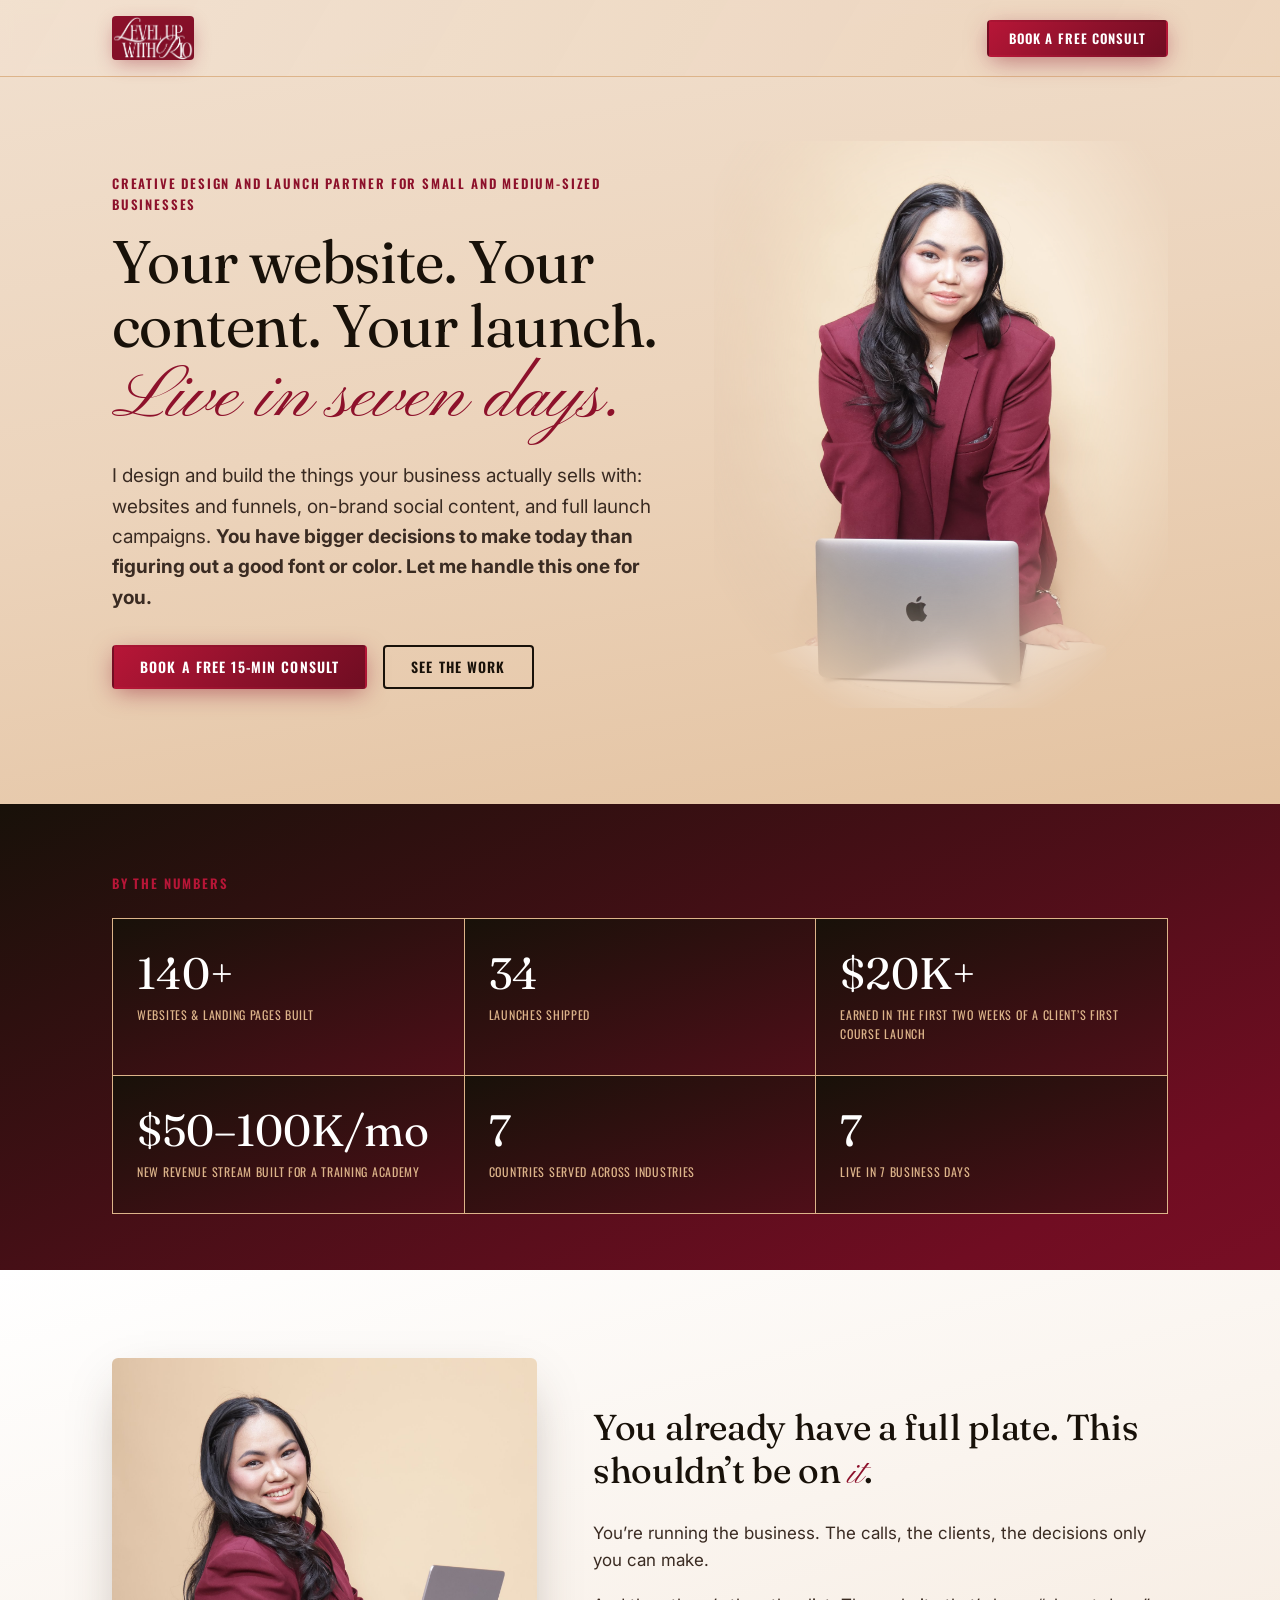
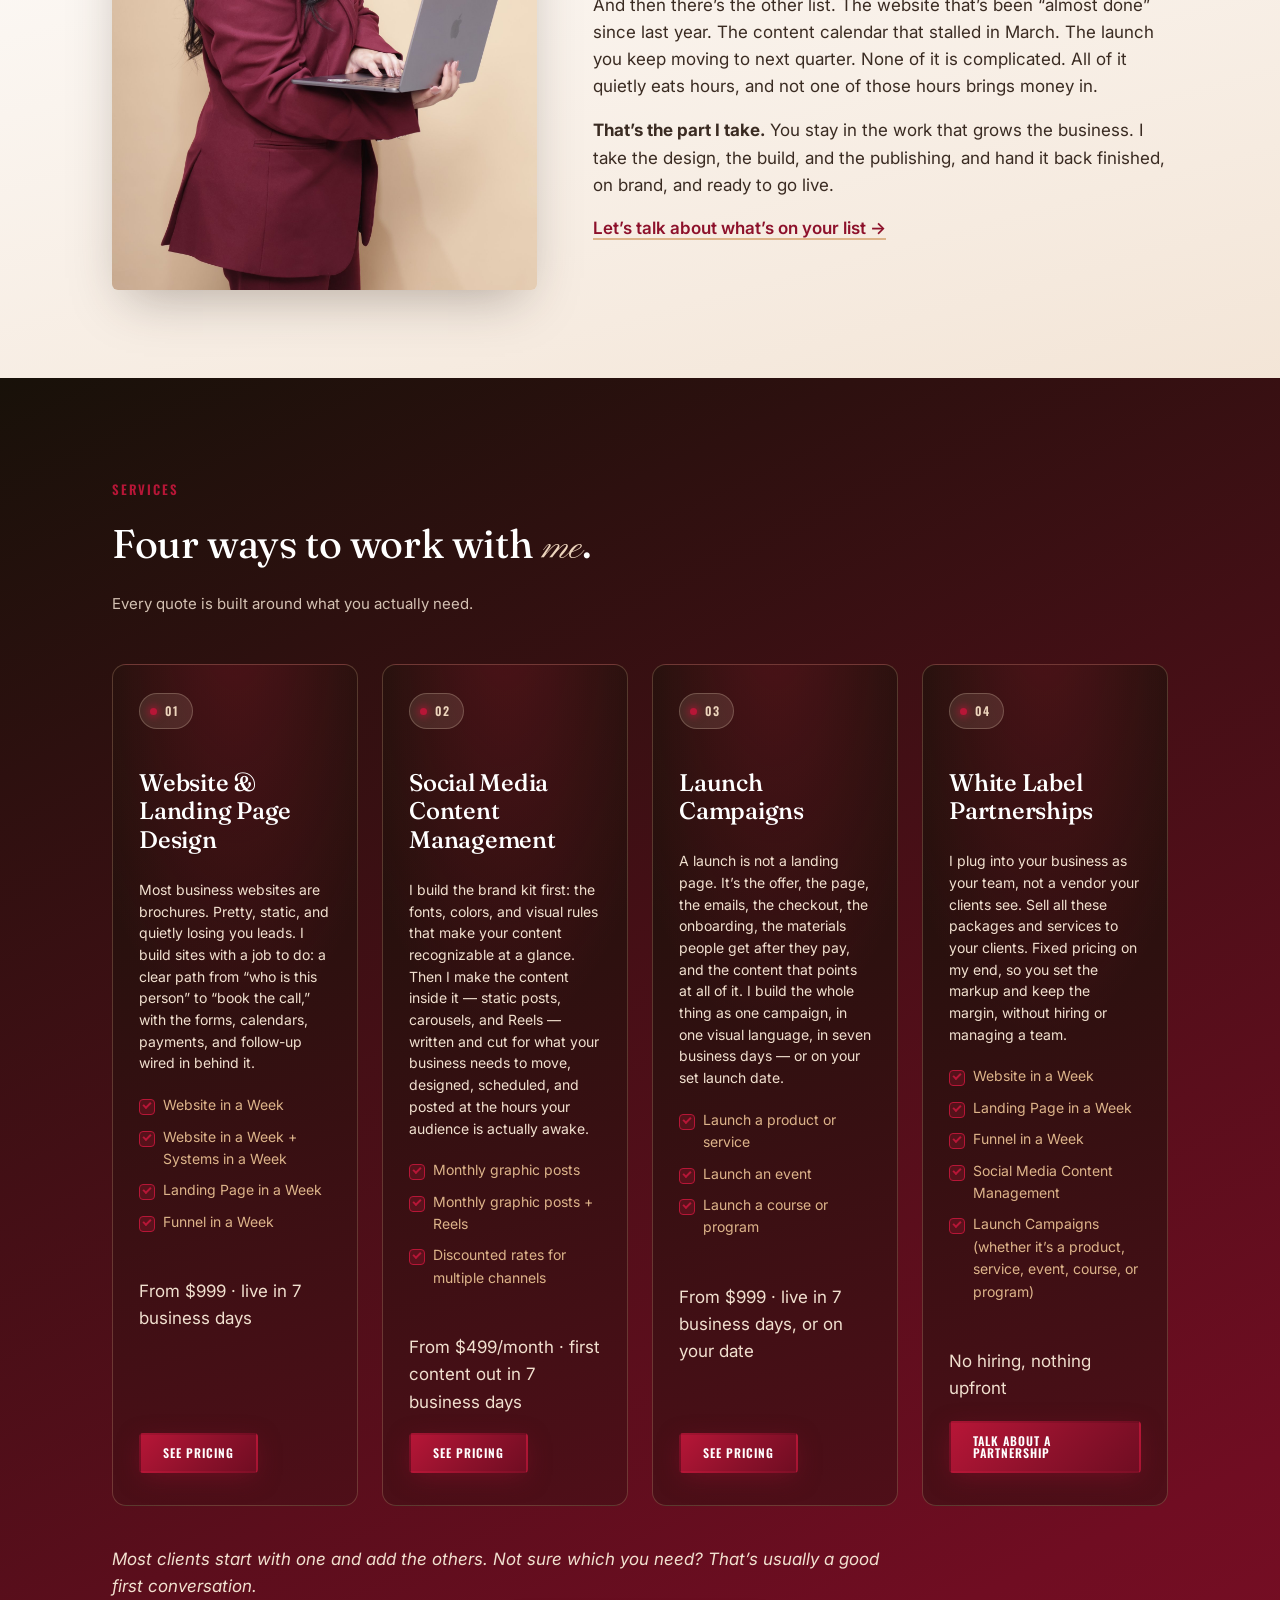
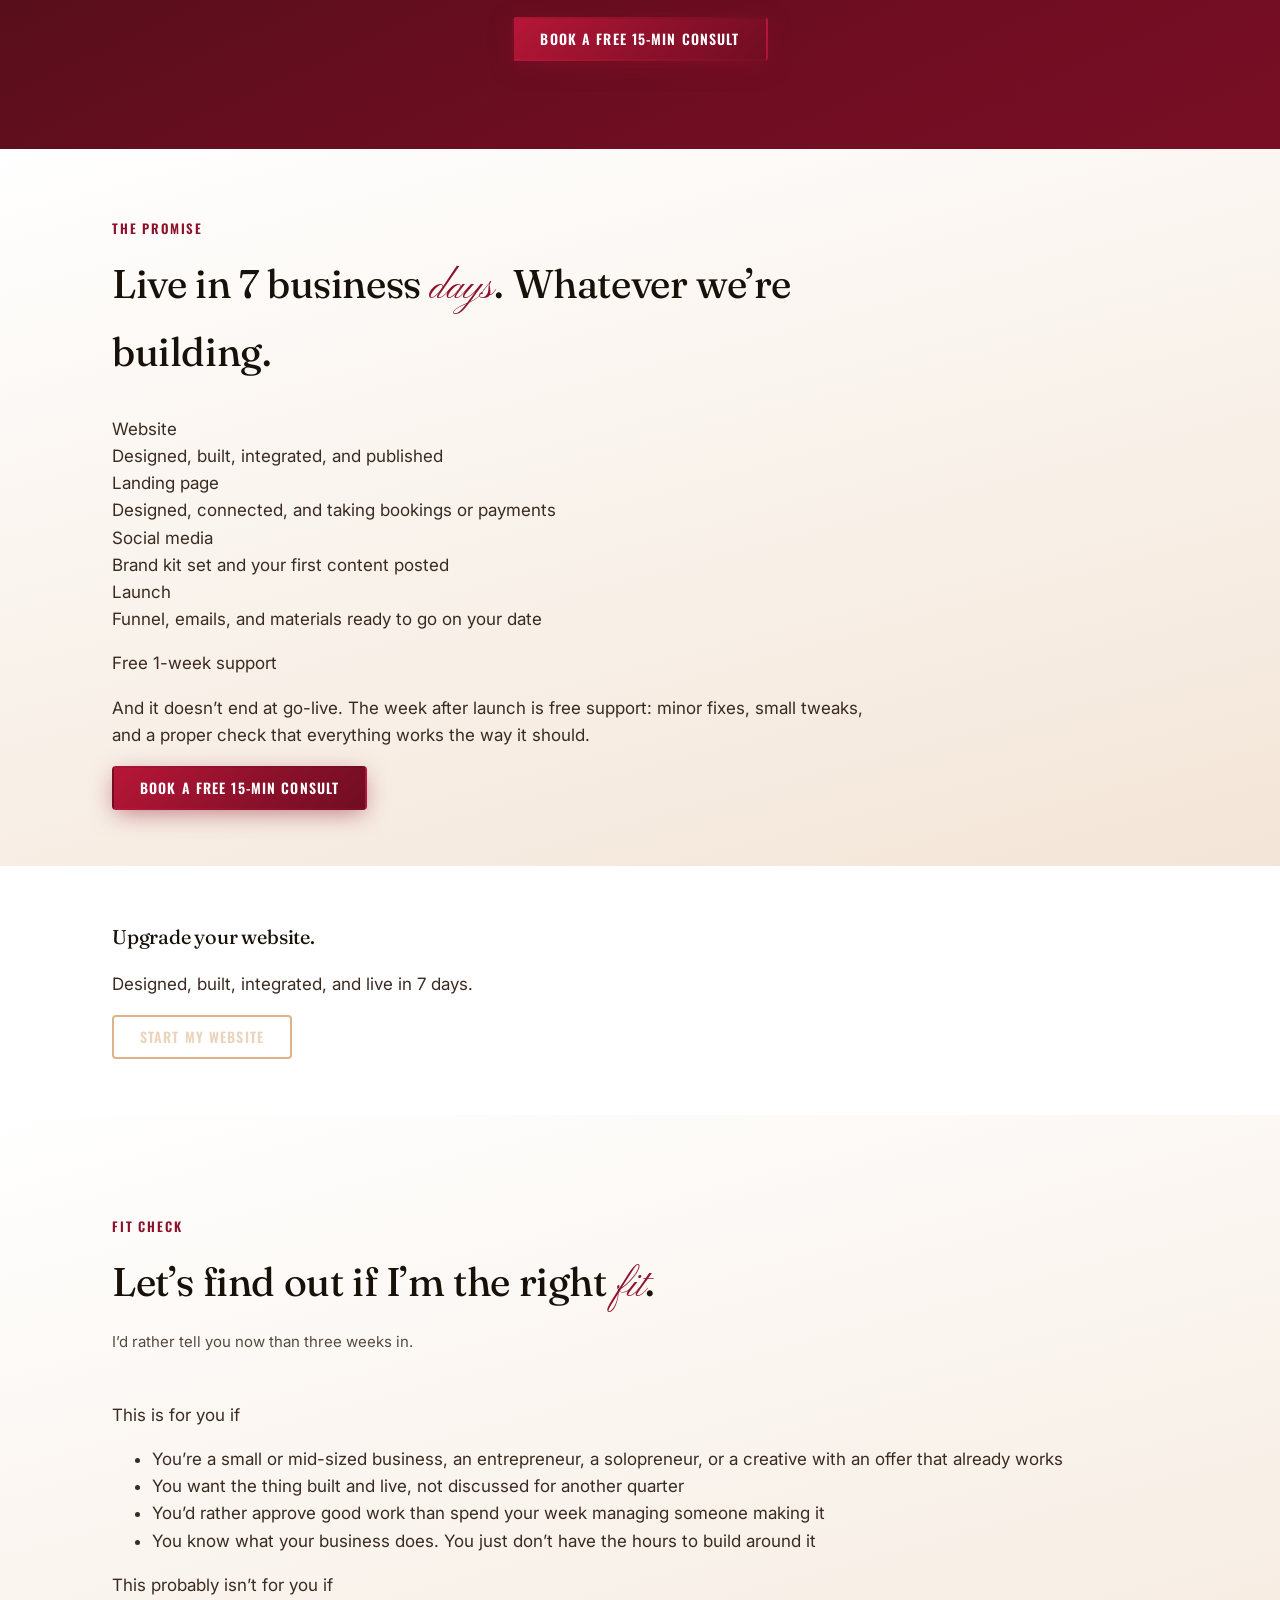
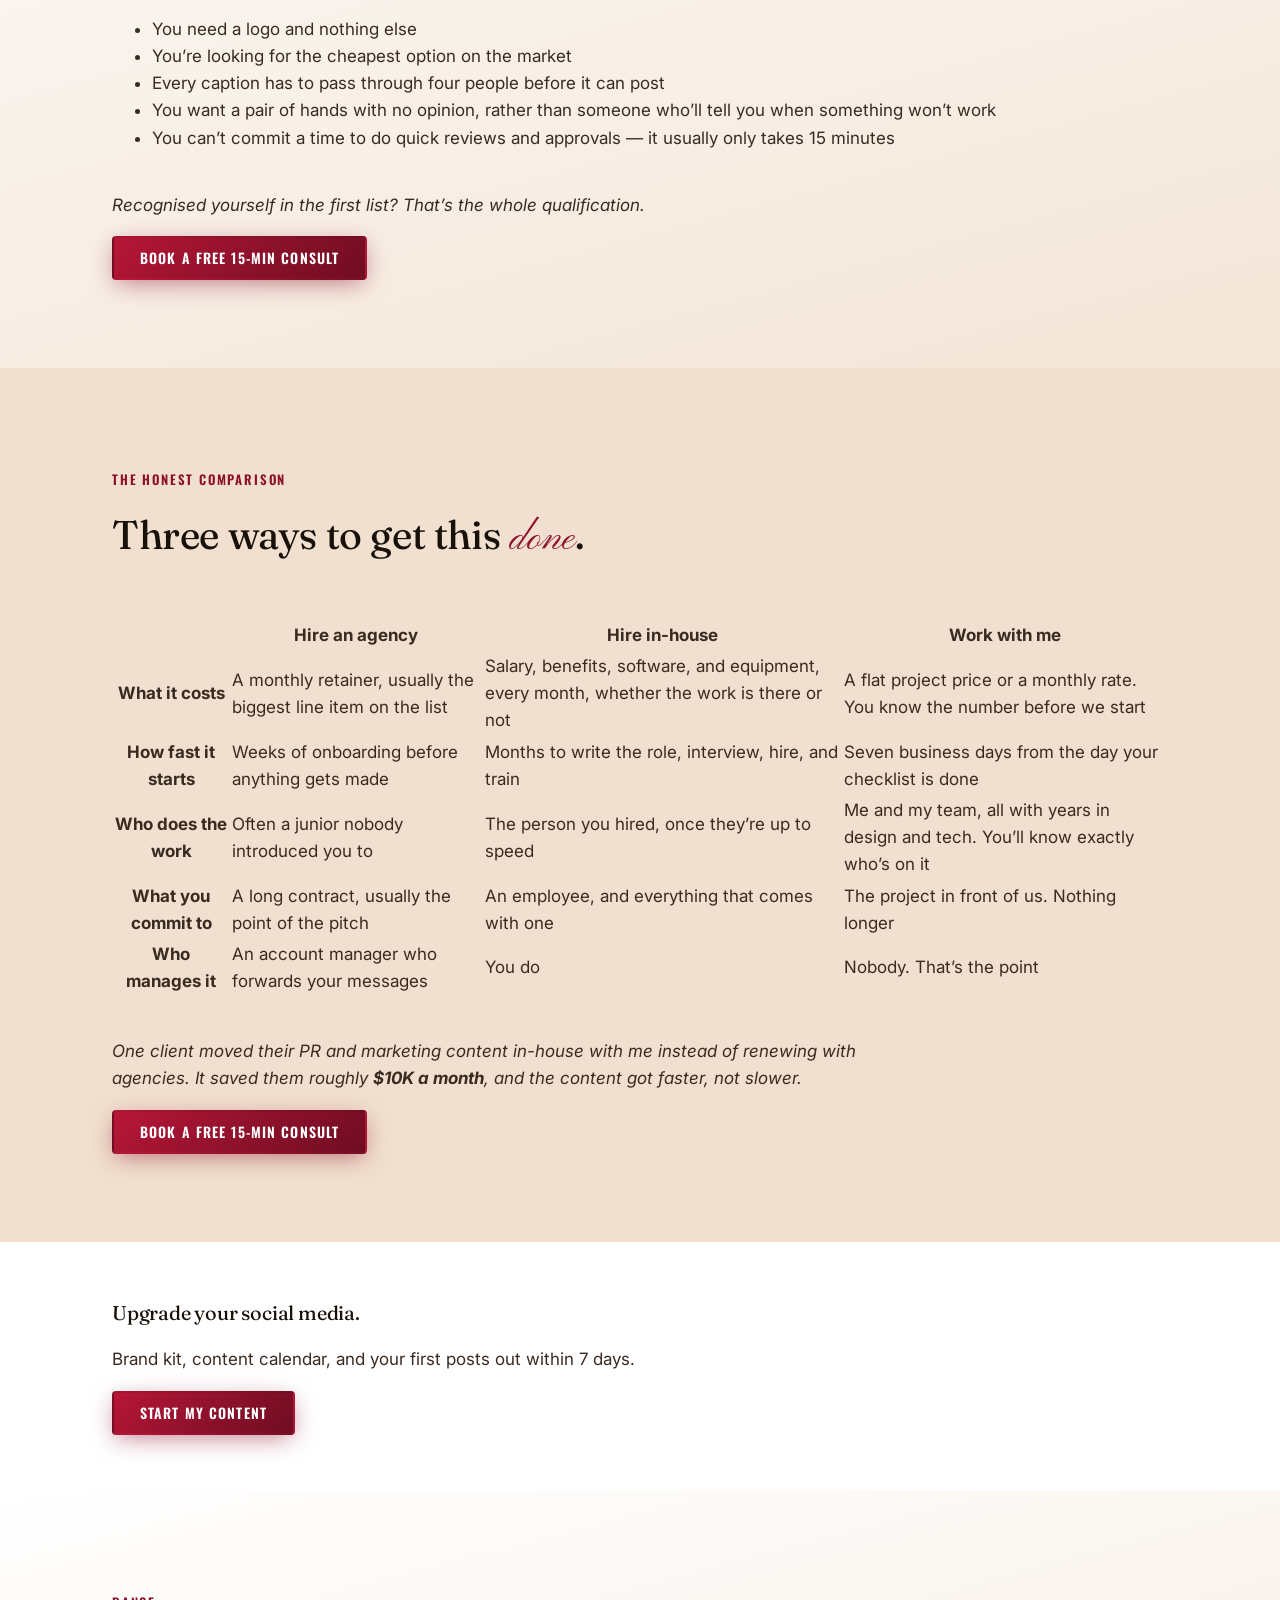
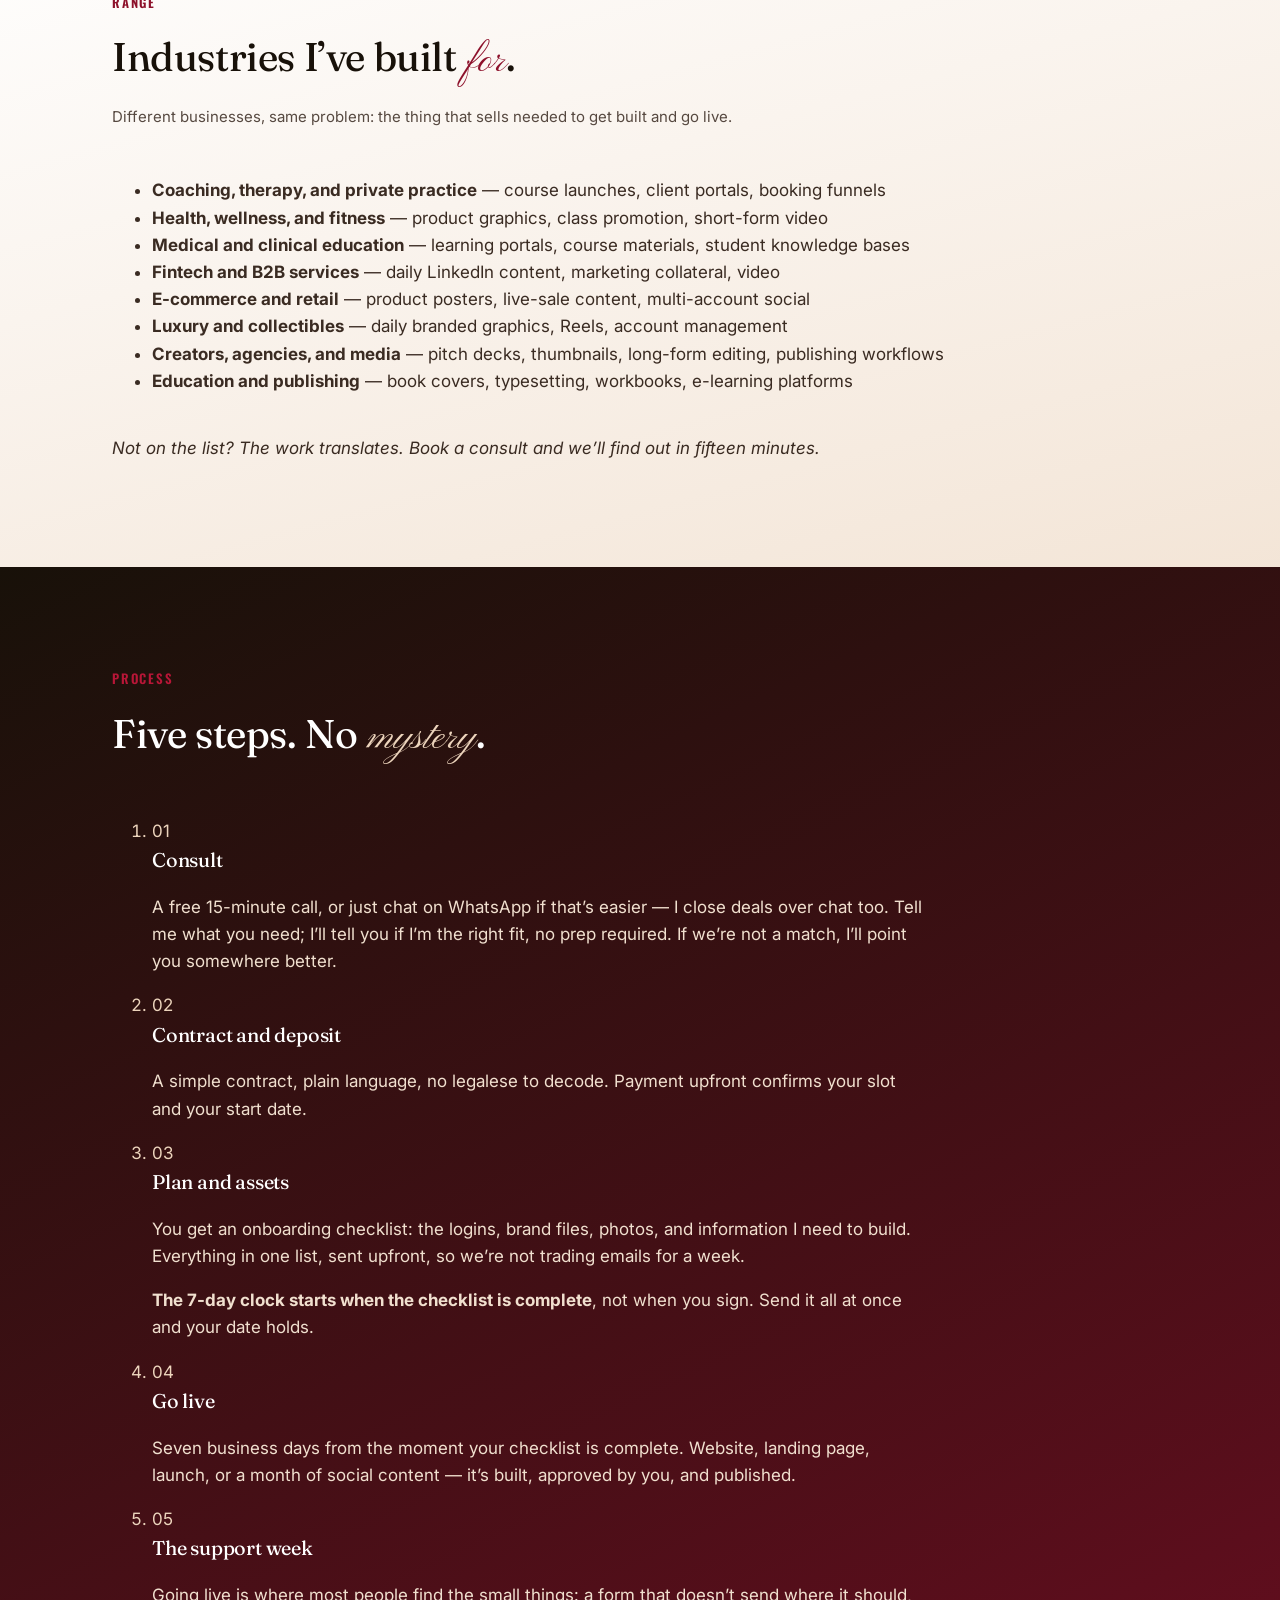
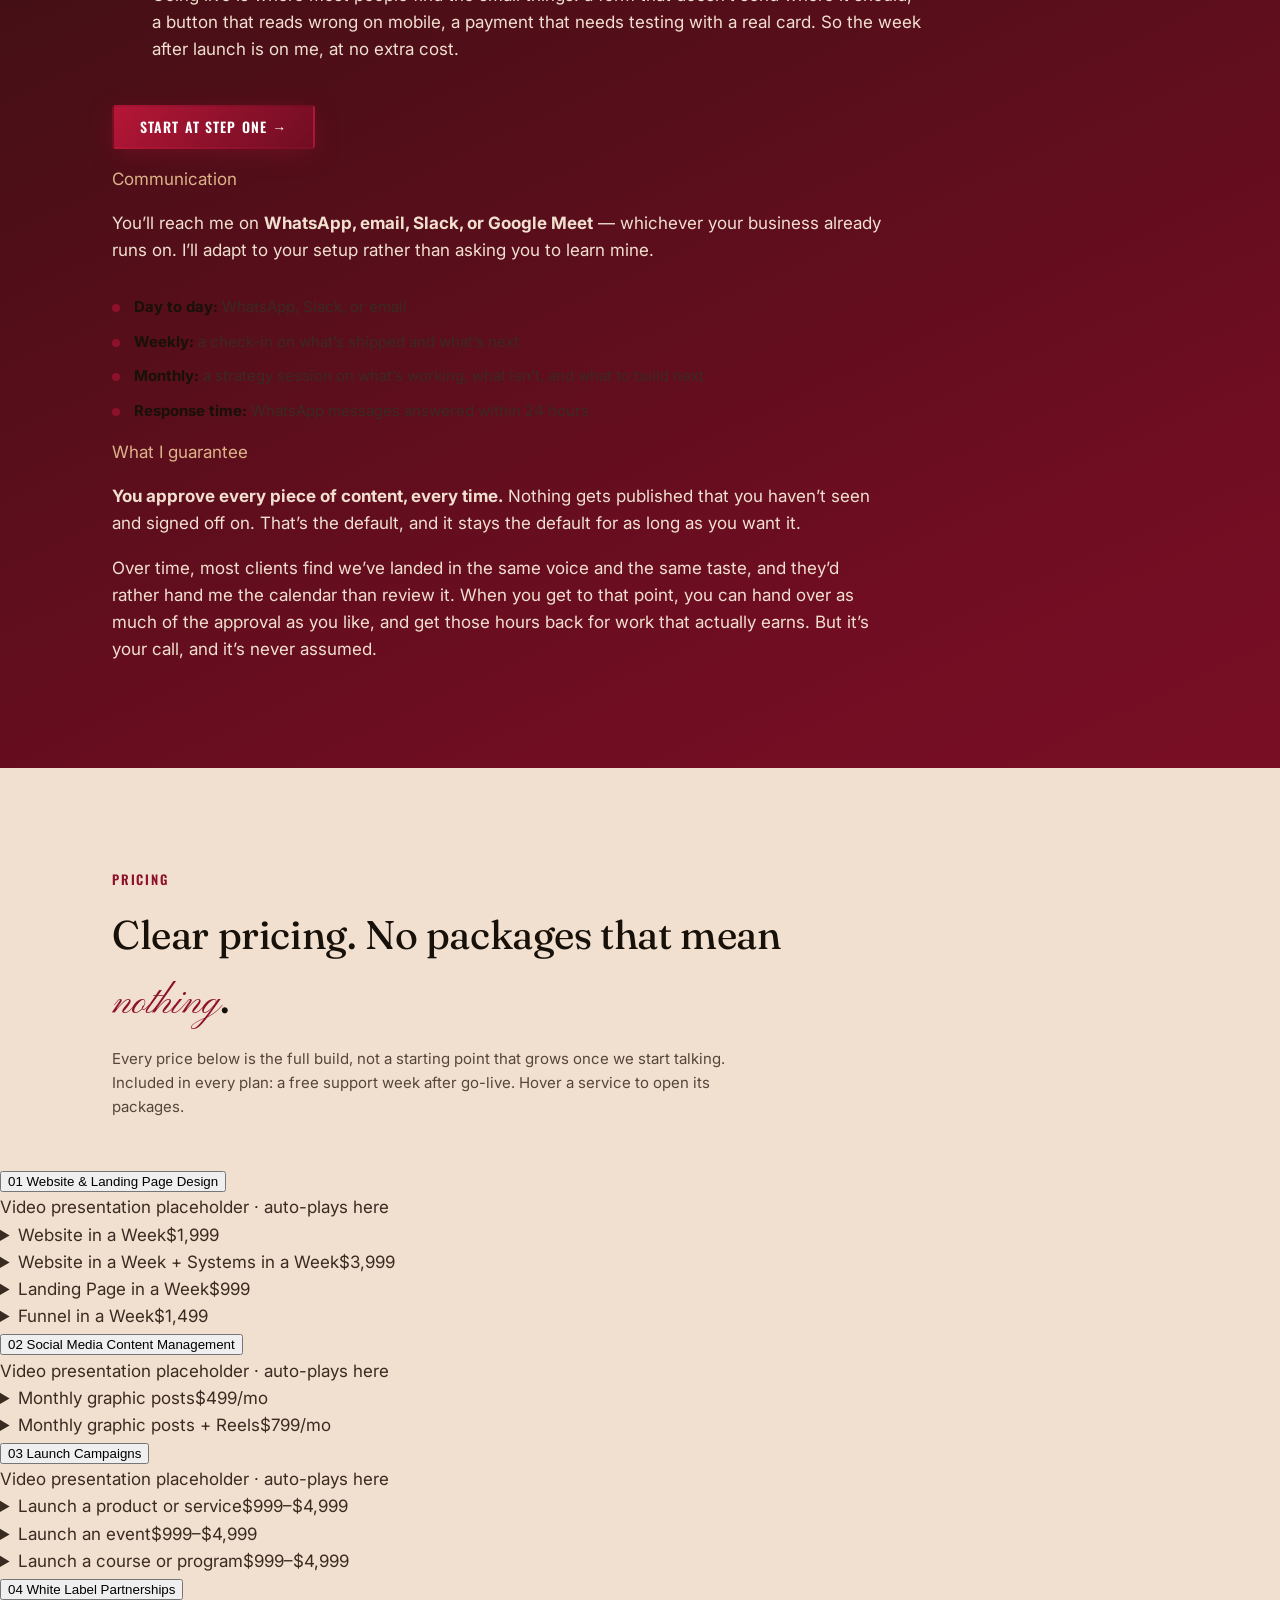
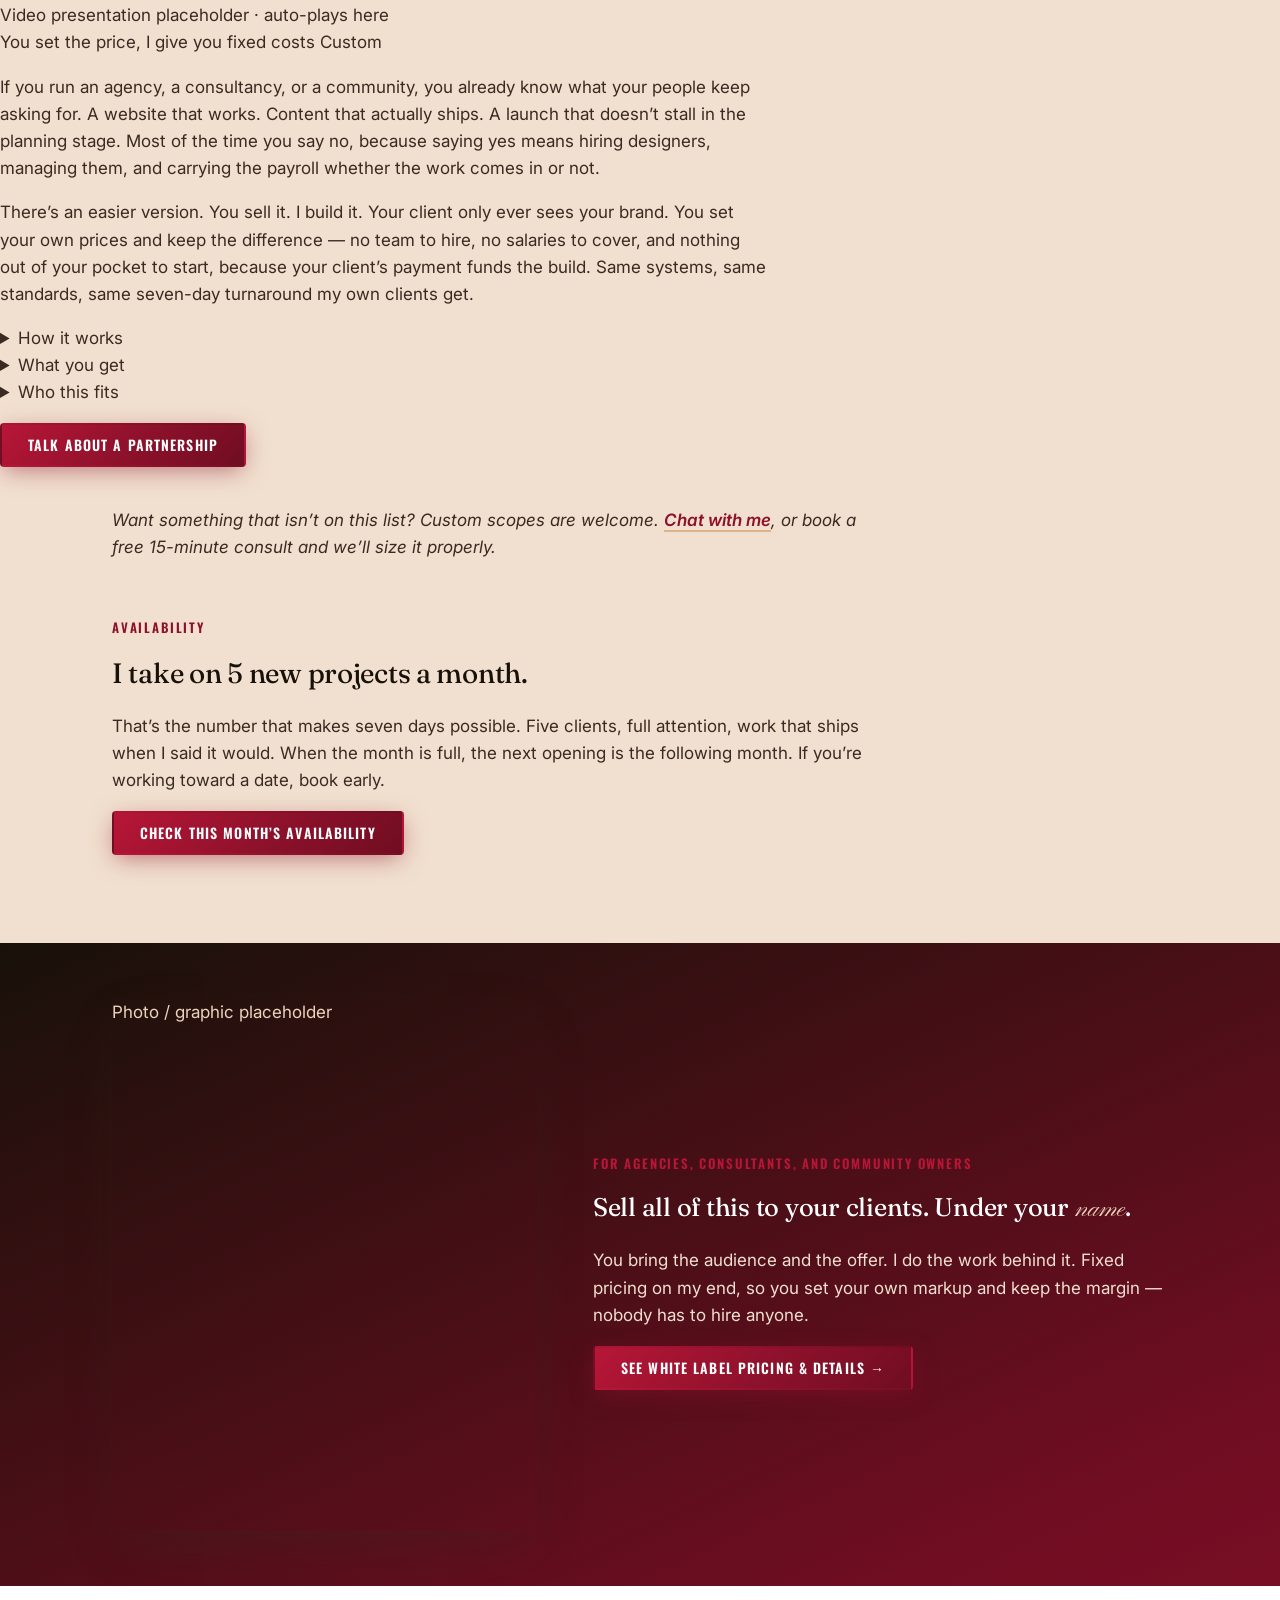
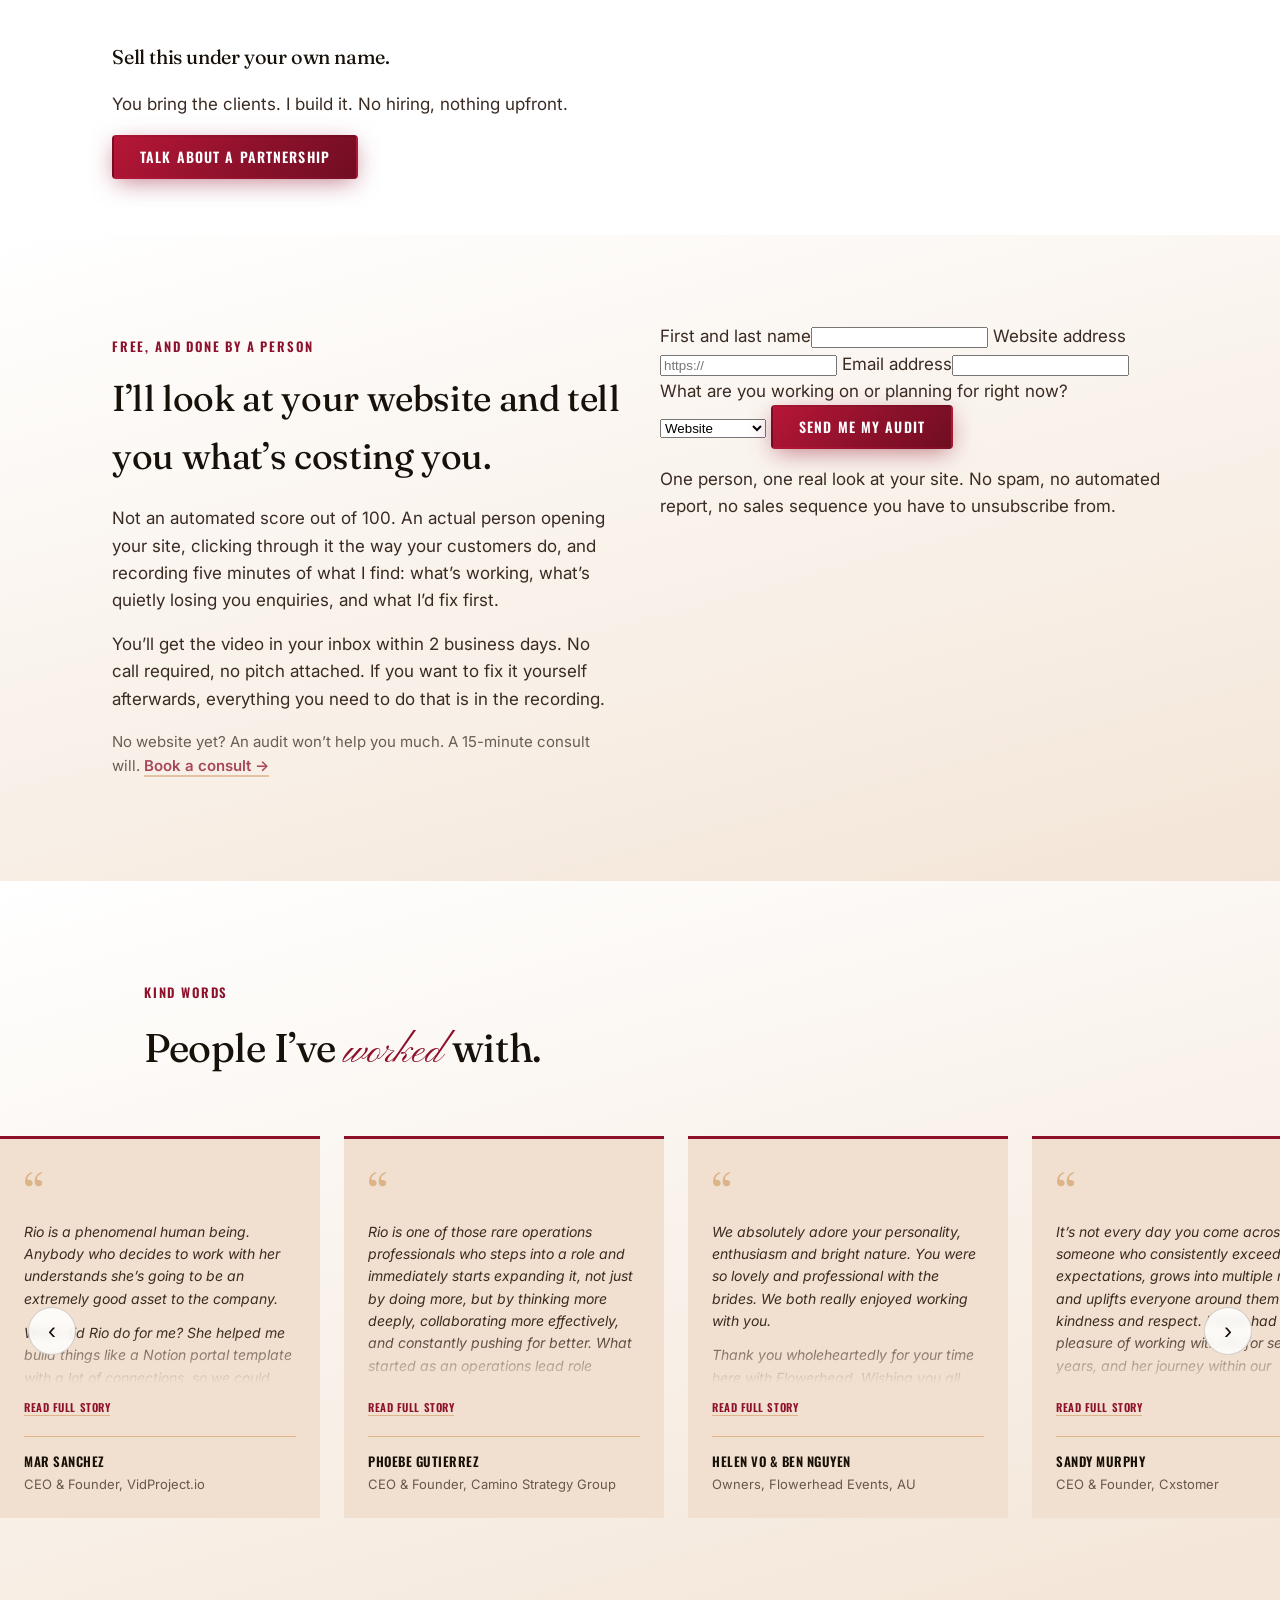
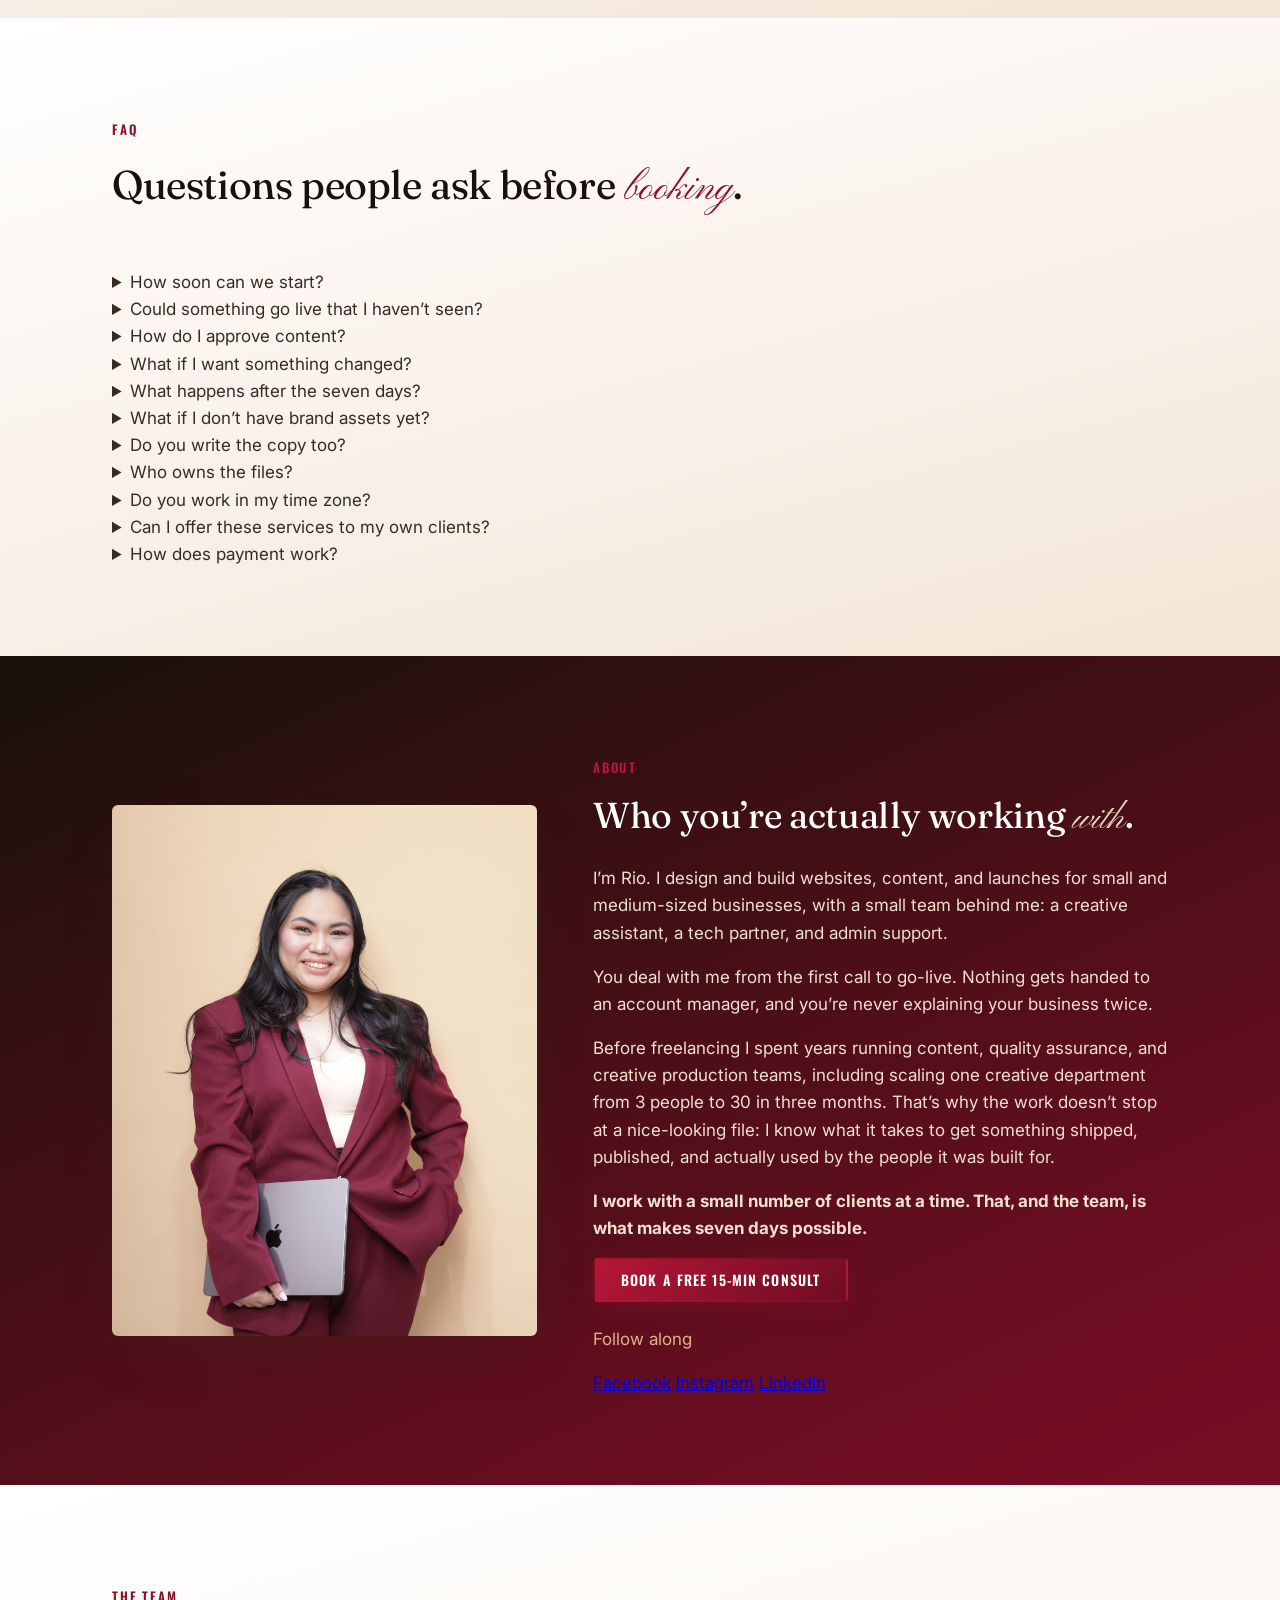
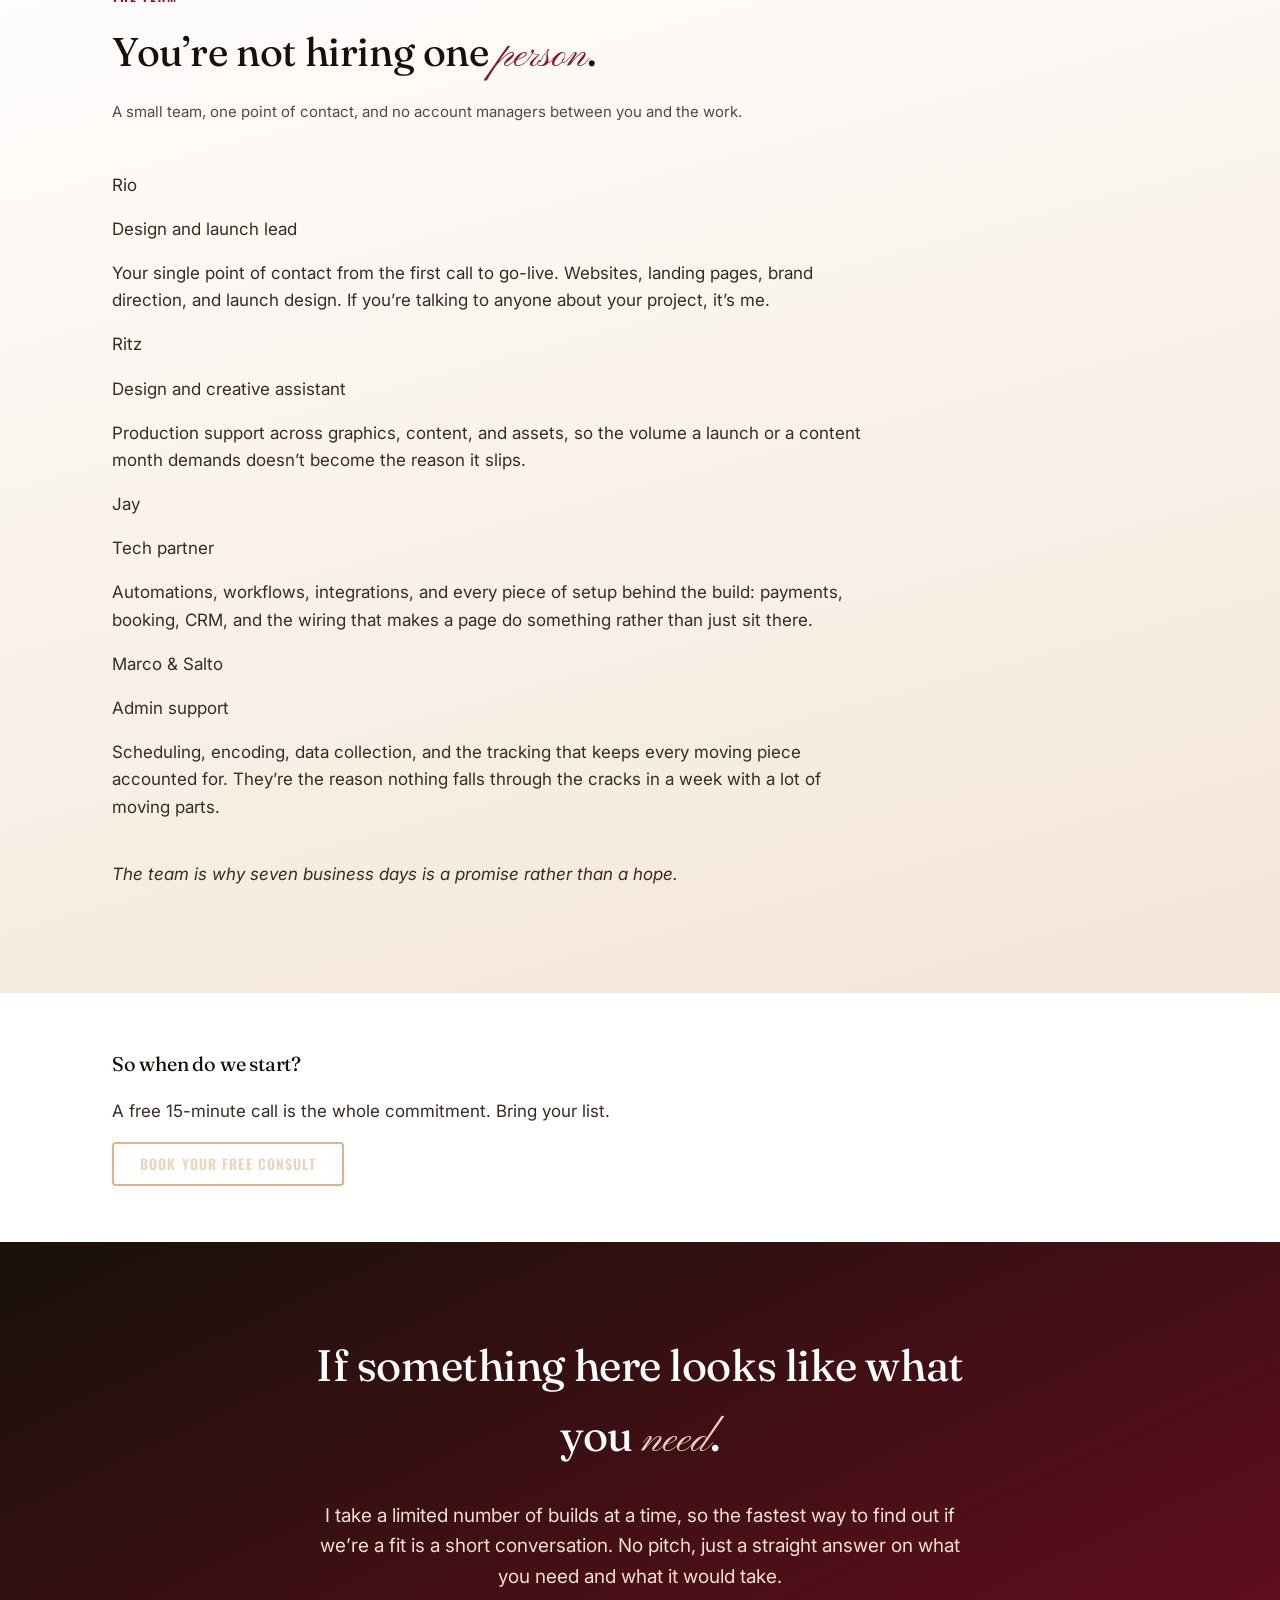
==== index.html @ 03b79f43 "Revamp site around creative design & launch partner positioning" ====
<!doctype html>
<html lang="en">
<head>
<meta charset="UTF-8">
<meta name="viewport" content="width=device-width, initial-scale=1.0">
<meta name="ahrefs-site-verification" content="9805195d41ec721fc3036247f90e1dec44cff1a0590593c168c27acf7bde44f2">
<title>Level Up with Rio &mdash; Creative Design &amp; Launch Partner</title>
<meta name="description" content="Websites, social content, and launch campaigns, designed and live in 7 days. Book a free 15-minute consult.">
<link rel="canonical" href="https://levelupwithrio.com/">
<meta property="og:title" content="Level Up with Rio &mdash; Creative Design &amp; Launch Partner">
<meta property="og:description" content="Websites, social content, and launch campaigns, designed and live in 7 days. Book a free 15-minute consult.">
<meta property="og:url" content="https://levelupwithrio.com/">
<meta property="og:type" content="website">
<meta property="og:image" content="https://levelupwithrio.com/assets/img/rio/hero.jpg">
<meta name="twitter:card" content="summary_large_image">
<meta name="twitter:title" content="Level Up with Rio &mdash; Creative Design &amp; Launch Partner">
<meta name="twitter:description" content="Websites, social content, and launch campaigns, designed and live in 7 days. Book a free 15-minute consult.">
<meta name="twitter:image" content="https://levelupwithrio.com/assets/img/rio/hero.jpg">
<link rel="preconnect" href="https://fonts.googleapis.com">
<link rel="preconnect" href="https://fonts.gstatic.com" crossorigin>
<link href="https://fonts.googleapis.com/css2?family=Fraunces:ital,opsz,wght@0,9..144,300..600;1,9..144,300..600&family=Pinyon+Script&family=Oswald:wght@500;600;700&family=Inter:wght@400;500;600;700&display=swap" rel="stylesheet">
<link rel="stylesheet" href="styles.css">
<script src="https://analytics.ahrefs.com/analytics.js" data-key="ZhD1nDN/fZB5XUwH6r/0uQ" async></script>
<script type="application/ld+json">
{
  "@context": "https://schema.org",
  "@type": "Person",
  "name": "Rio Gonzales",
  "alternateName": "Level Up with Rio",
  "jobTitle": "Creative Design & Launch Partner",
  "url": "https://levelupwithrio.com/",
  "image": "https://levelupwithrio.com/assets/img/rio/hero.jpg",
  "email": "levelupwithrio@gmail.com",
  "description": "I design and build the things your business actually sells with: websites and funnels, on-brand social content, and full launch campaigns.",
  "knowsAbout": ["Website design", "Landing page design", "Sales funnels", "Social media management", "Branding", "Launch campaigns"]
}
</script>
</head>
<body>

<header class="site-header">
  <div class="wrap">
    <a class="brand-mark" href="#top"><img src="assets/img/logo-burgundy.png" alt="Level Up with Rio" class="logo-img"></a>
    <nav>
      <a href="#contact" class="header-cta btn btn-primary" style="padding:10px 20px;">Book a free consult</a>
    </nav>
  </div>
</header>

<main id="top">

  <!-- ============ HERO ============ -->
  <section class="hero">
    <div class="wrap hero-grid">
      <div>
        <p class="eyebrow">Creative design and launch partner for small and medium-sized businesses</p>
        <h1>Your website. Your content. Your launch. <span class="script">Live in seven days.</span></h1>
        <p class="lede">I design and build the things your business actually sells with: websites and funnels, on-brand social content, and full launch campaigns. <strong>You have bigger decisions to make today than figuring out a good font or color. Let me handle this one for you.</strong></p>
        <div class="hero-ctas">
          <a href="#contact" class="btn btn-primary">Book a free 15-min consult</a>
          <a href="#services" class="btn btn-ghost">See the work</a>
        </div>
      </div>
      <div class="photo-frame">
        <img src="assets/img/rio/hero.jpg" alt="Rio Gonzales working at her laptop">
      </div>
    </div>
  </section>

  <!-- ============ THE NUMBERS ============ -->
  <section class="section-espresso tight">
    <div class="wrap">
      <p class="eyebrow" style="color: var(--ruby);">By the numbers</p>
      <div class="stat-grid" style="margin-top:24px;">
        <div class="stat-cell">
          <div class="stat-num" data-count-to="140" data-suffix="+">0</div>
          <div class="stat-label">Websites &amp; landing pages built</div>
        </div>
        <div class="stat-cell">
          <div class="stat-num" data-count-to="34" data-suffix="">0</div>
          <div class="stat-label">Launches shipped</div>
        </div>
        <div class="stat-cell">
          <div class="stat-num" data-prefix="$" data-count-to="20" data-suffix="K+">0</div>
          <div class="stat-label">Earned in the first two weeks of a client&rsquo;s first course launch</div>
        </div>
        <div class="stat-cell">
          <div class="stat-num">$50&ndash;100K/mo</div>
          <div class="stat-label">New revenue stream built for a training academy</div>
        </div>
        <div class="stat-cell">
          <div class="stat-num" data-count-to="7" data-suffix="">0</div>
          <div class="stat-label">Countries served across industries</div>
        </div>
        <div class="stat-cell stat-cell-accent">
          <div class="stat-num" data-count-to="7" data-suffix="">0</div>
          <div class="stat-label">Live in 7 business days</div>
        </div>
      </div>
    </div>
  </section>

  <!-- ============ THE PROBLEM ============ -->
  <section id="about" class="section-white">
    <div class="wrap intro-grid intro-grid-photo">
      <div class="intro-photo">
        <img src="assets/img/rio/about.jpg" alt="Rio Gonzales working on her laptop">
      </div>
      <div class="intro">
        <h2>You already have a full plate. This shouldn&rsquo;t be on <span class="script">it</span>.</h2>
        <p>You&rsquo;re running the business. The calls, the clients, the decisions only you can make.</p>
        <p>And then there&rsquo;s the other list. The website that&rsquo;s been &ldquo;almost done&rdquo; since last year. The content calendar that stalled in March. The launch you keep moving to next quarter. None of it is complicated. All of it quietly eats hours, and not one of those hours brings money in.</p>
        <p><strong>That&rsquo;s the part I take.</strong> You stay in the work that grows the business. I take the design, the build, and the publishing, and hand it back finished, on brand, and ready to go live.</p>
        <a href="#contact" class="text-link">Let&rsquo;s talk about what&rsquo;s on your list &rarr;</a>
      </div>
    </div>
  </section>

  <!-- ============ FOUR WAYS TO WORK WITH ME ============ -->
  <section id="services" class="section-espresso services-section">
    <div class="wrap">
      <div class="section-head">
        <p class="eyebrow" style="color: var(--ruby);">Services</p>
        <h2>Four ways to work with <span class="script script-light">me</span>.</h2>
        <p class="section-subtext">Every quote is built around what you actually need.</p>
      </div>

      <div class="service-list">
        <div class="service-card">
          <span class="service-pill"><i></i>01</span>
          <div class="service-card-body">
            <h3>Website &amp; Landing Page Design</h3>
            <p class="service-desc">Most business websites are brochures. Pretty, static, and quietly losing you leads. I build sites with a job to do: a clear path from &ldquo;who is this person&rdquo; to &ldquo;book the call,&rdquo; with the forms, calendars, payments, and follow-up wired in behind it.</p>
            <ul class="service-check">
              <li>Website in a Week</li>
              <li>Website in a Week + Systems in a Week</li>
              <li>Landing Page in a Week</li>
              <li>Funnel in a Week</li>
            </ul>
            <p class="service-price">From $999 &middot; live in 7 business days</p>
            <a href="#pricing" class="btn btn-primary service-cta">See pricing</a>
          </div>
        </div>

        <div class="service-card">
          <span class="service-pill"><i></i>02</span>
          <div class="service-card-body">
            <h3>Social Media Content Management</h3>
            <p class="service-desc">I build the brand kit first: the fonts, colors, and visual rules that make your content recognizable at a glance. Then I make the content inside it &mdash; static posts, carousels, and Reels &mdash; written and cut for what your business needs to move, designed, scheduled, and posted at the hours your audience is actually awake.</p>
            <ul class="service-check">
              <li>Monthly graphic posts</li>
              <li>Monthly graphic posts + Reels</li>
              <li>Discounted rates for multiple channels</li>
            </ul>
            <p class="service-price">From $499/month &middot; first content out in 7 business days</p>
            <a href="#pricing" class="btn btn-primary service-cta">See pricing</a>
          </div>
        </div>

        <div class="service-card">
          <span class="service-pill"><i></i>03</span>
          <div class="service-card-body">
            <h3>Launch Campaigns</h3>
            <p class="service-desc">A launch is not a landing page. It&rsquo;s the offer, the page, the emails, the checkout, the onboarding, the materials people get after they pay, and the content that points at all of it. I build the whole thing as one campaign, in one visual language, in seven business days &mdash; or on your set launch date.</p>
            <ul class="service-check">
              <li>Launch a product or service</li>
              <li>Launch an event</li>
              <li>Launch a course or program</li>
            </ul>
            <p class="service-price">From $999 &middot; live in 7 business days, or on your date</p>
            <a href="#pricing" class="btn btn-primary service-cta">See pricing</a>
          </div>
        </div>

        <div class="service-card">
          <span class="service-pill"><i></i>04</span>
          <div class="service-card-body">
            <h3>White Label Partnerships</h3>
            <p class="service-desc">I plug into your business as your team, not a vendor your clients see. Sell all these packages and services to your clients. Fixed pricing on my end, so you set the markup and keep the margin, without hiring or managing a team.</p>
            <ul class="service-check">
              <li>Website in a Week</li>
              <li>Landing Page in a Week</li>
              <li>Funnel in a Week</li>
              <li>Social Media Content Management</li>
              <li>Launch Campaigns (whether it&rsquo;s a product, service, event, course, or program)</li>
            </ul>
            <p class="service-price">No hiring, nothing upfront</p>
            <a href="#partners" class="btn btn-primary service-cta">Talk about a partnership</a>
          </div>
        </div>
      </div>

      <p class="section-closer" style="color: var(--ivory);">Most clients start with one and add the others. Not sure which you need? That&rsquo;s usually a good first conversation.</p>
      <div class="center" style="margin-top:8px;"><a href="#contact" class="btn btn-primary">Book a free 15-min consult</a></div>
    </div>
  </section>

  <!-- ============ LIVE IN 7 BUSINESS DAYS ============ -->
  <section class="section-white live-band tight">
    <div class="wrap">
      <div class="section-head" style="margin-bottom:32px;">
        <p class="eyebrow">The promise</p>
        <h2 style="color:var(--espresso);">Live in 7 business <span class="script">days</span>. Whatever we&rsquo;re building.</h2>
      </div>

      <div class="live-table">
        <div class="live-row">
          <div class="live-what">Website</div>
          <div class="live-desc">Designed, built, integrated, and published</div>
        </div>
        <div class="live-row">
          <div class="live-what">Landing page</div>
          <div class="live-desc">Designed, connected, and taking bookings or payments</div>
        </div>
        <div class="live-row">
          <div class="live-what">Social media</div>
          <div class="live-desc">Brand kit set and your first content posted</div>
        </div>
        <div class="live-row">
          <div class="live-what">Launch</div>
          <div class="live-desc">Funnel, emails, and materials ready to go on your date</div>
        </div>
      </div>

      <div class="support-callout">
        <p class="support-callout-label">Free 1-week support</p>
        <p>And it doesn&rsquo;t end at go-live. The week after launch is free support: minor fixes, small tweaks, and a proper check that everything works the way it should.</p>
      </div>
      <a href="#contact" class="btn btn-primary">Book a free 15-min consult</a>
    </div>
  </section>

  <!-- ============ MID-BAND: WEBSITE ============ -->
  <section class="cta-band cta-band-burgundy tight">
    <div class="wrap cta-band-inner">
      <div>
        <h3>Upgrade your website.</h3>
        <p>Designed, built, integrated, and live in 7 days.</p>
      </div>
      <a href="#contact" class="btn btn-ghost-light">Start my website</a>
    </div>
  </section>

  <!-- ============ WHO THIS IS FOR ============ -->
  <section class="section-white">
    <div class="wrap">
      <div class="section-head">
        <p class="eyebrow">Fit check</p>
        <h2 style="color:var(--espresso);">Let&rsquo;s find out if I&rsquo;m the right <span class="script">fit</span>.</h2>
        <p class="section-subtext" style="color:var(--ink); opacity:0.85;">I&rsquo;d rather tell you now than three weeks in.</p>
      </div>

      <div class="fit-columns">
        <div class="fit-col fit-yes">
          <p class="detail-label">This is for you if</p>
          <ul class="fit-list fit-list-yes">
            <li>You&rsquo;re a small or mid-sized business, an entrepreneur, a solopreneur, or a creative with an offer that already works</li>
            <li>You want the thing built and live, not discussed for another quarter</li>
            <li>You&rsquo;d rather approve good work than spend your week managing someone making it</li>
            <li>You know what your business does. You just don&rsquo;t have the hours to build around it</li>
          </ul>
        </div>
        <div class="fit-col fit-no">
          <p class="detail-label">This probably isn&rsquo;t for you if</p>
          <ul class="fit-list fit-list-no">
            <li>You need a logo and nothing else</li>
            <li>You&rsquo;re looking for the cheapest option on the market</li>
            <li>Every caption has to pass through four people before it can post</li>
            <li>You want a pair of hands with no opinion, rather than someone who&rsquo;ll tell you when something won&rsquo;t work</li>
            <li>You can&rsquo;t commit a time to do quick reviews and approvals &mdash; it usually only takes 15 minutes</li>
          </ul>
        </div>
      </div>

      <p class="section-closer">Recognised yourself in the first list? That&rsquo;s the whole qualification.</p>
      <a href="#contact" class="btn btn-primary">Book a free 15-min consult</a>
    </div>
  </section>

  <!-- ============ COMPARISON ============ -->
  <section class="section-ivory">
    <div class="wrap">
      <div class="section-head">
        <p class="eyebrow">The honest comparison</p>
        <h2 style="color:var(--espresso);">Three ways to get this <span class="script">done</span>.</h2>
      </div>

      <div class="compare-scroll">
        <table class="compare-table">
          <thead>
            <tr>
              <th></th>
              <th>Hire an agency</th>
              <th>Hire in-house</th>
              <th class="compare-highlight">Work with me</th>
            </tr>
          </thead>
          <tbody>
            <tr>
              <th>What it costs</th>
              <td>A monthly retainer, usually the biggest line item on the list</td>
              <td>Salary, benefits, software, and equipment, every month, whether the work is there or not</td>
              <td class="compare-highlight">A flat project price or a monthly rate. You know the number before we start</td>
            </tr>
            <tr>
              <th>How fast it starts</th>
              <td>Weeks of onboarding before anything gets made</td>
              <td>Months to write the role, interview, hire, and train</td>
              <td class="compare-highlight">Seven business days from the day your checklist is done</td>
            </tr>
            <tr>
              <th>Who does the work</th>
              <td>Often a junior nobody introduced you to</td>
              <td>The person you hired, once they&rsquo;re up to speed</td>
              <td class="compare-highlight">Me and my team, all with years in design and tech. You&rsquo;ll know exactly who&rsquo;s on it</td>
            </tr>
            <tr>
              <th>What you commit to</th>
              <td>A long contract, usually the point of the pitch</td>
              <td>An employee, and everything that comes with one</td>
              <td class="compare-highlight">The project in front of us. Nothing longer</td>
            </tr>
            <tr>
              <th>Who manages it</th>
              <td>An account manager who forwards your messages</td>
              <td>You do</td>
              <td class="compare-highlight">Nobody. That&rsquo;s the point</td>
            </tr>
          </tbody>
        </table>
      </div>

      <p class="section-closer">One client moved their PR and marketing content in-house with me instead of renewing with agencies. It saved them roughly <strong>$10K a month</strong>, and the content got faster, not slower.</p>
      <a href="#contact" class="btn btn-primary">Book a free 15-min consult</a>
    </div>
  </section>

  <!-- ============ MID-BAND: SOCIAL ============ -->
  <section class="cta-band cta-band-cream tight">
    <div class="wrap cta-band-inner">
      <div>
        <h3 style="color:var(--espresso);">Upgrade your social media.</h3>
        <p style="color:var(--ink);">Brand kit, content calendar, and your first posts out within 7 days.</p>
      </div>
      <a href="#contact" class="btn btn-primary">Start my content</a>
    </div>
  </section>

  <!-- ============ INDUSTRIES SERVED ============ -->
  <section class="section-white">
    <div class="wrap">
      <div class="section-head">
        <p class="eyebrow">Range</p>
        <h2 style="color:var(--espresso);">Industries I&rsquo;ve built <span class="script">for</span>.</h2>
        <p class="section-subtext" style="color:var(--ink); opacity:0.85;">Different businesses, same problem: the thing that sells needed to get built and go live.</p>
      </div>
      <ul class="industries-list">
        <li><strong>Coaching, therapy, and private practice</strong> &mdash; course launches, client portals, booking funnels</li>
        <li><strong>Health, wellness, and fitness</strong> &mdash; product graphics, class promotion, short-form video</li>
        <li><strong>Medical and clinical education</strong> &mdash; learning portals, course materials, student knowledge bases</li>
        <li><strong>Fintech and B2B services</strong> &mdash; daily LinkedIn content, marketing collateral, video</li>
        <li><strong>E-commerce and retail</strong> &mdash; product posters, live-sale content, multi-account social</li>
        <li><strong>Luxury and collectibles</strong> &mdash; daily branded graphics, Reels, account management</li>
        <li><strong>Creators, agencies, and media</strong> &mdash; pitch decks, thumbnails, long-form editing, publishing workflows</li>
        <li><strong>Education and publishing</strong> &mdash; book covers, typesetting, workbooks, e-learning platforms</li>
      </ul>
      <p class="section-closer">Not on the list? The work translates. Book a consult and we&rsquo;ll find out in fifteen minutes.</p>
    </div>
  </section>

  <!-- ============ HOW IT WORKS + WORKING TOGETHER ============ -->
  <section class="section-espresso">
    <div class="wrap">
      <div class="process-layout">
        <div class="process-main">
          <div class="section-head">
            <p class="eyebrow" style="color: var(--ruby);">Process</p>
            <h2>Five steps. No <span class="script script-light">mystery</span>.</h2>
          </div>

          <ol class="steps-list steps-list-tight">
            <li>
              <span class="step-num">01</span>
              <div>
                <h3 class="step-title">Consult</h3>
                <p>A free 15-minute call, or just chat on WhatsApp if that&rsquo;s easier &mdash; I close deals over chat too. Tell me what you need; I&rsquo;ll tell you if I&rsquo;m the right fit, no prep required. If we&rsquo;re not a match, I&rsquo;ll point you somewhere better.</p>
              </div>
            </li>
            <li>
              <span class="step-num">02</span>
              <div>
                <h3 class="step-title">Contract and deposit</h3>
                <p>A simple contract, plain language, no legalese to decode. Payment upfront confirms your slot and your start date.</p>
              </div>
            </li>
            <li>
              <span class="step-num">03</span>
              <div>
                <h3 class="step-title">Plan and assets</h3>
                <p>You get an onboarding checklist: the logins, brand files, photos, and information I need to build. Everything in one list, sent upfront, so we&rsquo;re not trading emails for a week.</p>
                <p><strong>The 7-day clock starts when the checklist is complete</strong>, not when you sign. Send it all at once and your date holds.</p>
              </div>
            </li>
            <li>
              <span class="step-num">04</span>
              <div>
                <h3 class="step-title">Go live</h3>
                <p>Seven business days from the moment your checklist is complete. Website, landing page, launch, or a month of social content &mdash; it&rsquo;s built, approved by you, and published.</p>
              </div>
            </li>
            <li>
              <span class="step-num">05</span>
              <div>
                <h3 class="step-title">The support week</h3>
                <p>Going live is where most people find the small things: a form that doesn&rsquo;t send where it should, a button that reads wrong on mobile, a payment that needs testing with a real card. So the week after launch is on me, at no extra cost.</p>
              </div>
            </li>
          </ol>
          <a href="#contact" class="btn btn-primary" style="margin-top:24px;">Start at step one &rarr;</a>
        </div>

        <div class="process-sidebar-stack">
          <div class="process-sidebar">
            <p class="detail-label" style="color:var(--sand);">Communication</p>
            <p>You&rsquo;ll reach me on <strong>WhatsApp, email, Slack, or Google Meet</strong> &mdash; whichever your business already runs on. I&rsquo;ll adapt to your setup rather than asking you to learn mine.</p>
            <ul class="cred-bullets cred-bullets-light">
              <li><strong>Day to day:</strong> WhatsApp, Slack, or email</li>
              <li><strong>Weekly:</strong> a check-in on what&rsquo;s shipped and what&rsquo;s next</li>
              <li><strong>Monthly:</strong> a strategy session on what&rsquo;s working, what isn&rsquo;t, and what to build next</li>
              <li><strong>Response time:</strong> WhatsApp messages answered within 24 hours</li>
            </ul>
          </div>

          <div class="process-sidebar">
            <p class="detail-label" style="color:var(--sand);">What I guarantee</p>
            <p><strong>You approve every piece of content, every time.</strong> Nothing gets published that you haven&rsquo;t seen and signed off on. That&rsquo;s the default, and it stays the default for as long as you want it.</p>
            <p>Over time, most clients find we&rsquo;ve landed in the same voice and the same taste, and they&rsquo;d rather hand me the calendar than review it. When you get to that point, you can hand over as much of the approval as you like, and get those hours back for work that actually earns. But it&rsquo;s your call, and it&rsquo;s never assumed.</p>
          </div>
        </div>
      </div>
    </div>
  </section>

  <!-- ============ PRICING (SWIPE SLIDER) ============ -->
  <section id="pricing" class="section-ivory">
    <div class="wrap">
      <div class="section-head">
        <p class="eyebrow">Pricing</p>
        <h2 style="color:var(--espresso);">Clear pricing. No packages that mean <span class="script">nothing</span>.</h2>
        <p class="section-subtext" style="color:var(--ink); opacity:0.85;">Every price below is the full build, not a starting point that grows once we start talking. Included in every plan: a free support week after go-live. Hover a service to open its packages.</p>
      </div>
    </div>

    <div class="accordion-row" data-accordion>
      <div class="accordion-panel is-active" data-panel>
        <button type="button" class="accordion-panel-rail" data-panel-toggle aria-expanded="true">
          <span class="accordion-panel-num">01</span>
          <span class="accordion-panel-title">Website &amp; Landing Page Design</span>
        </button>
        <div class="accordion-panel-content">
          <div class="accordion-media">
            <div class="accordion-media-slide"></div>
            <div class="accordion-media-slide"></div>
            <div class="accordion-media-slide"></div>
            <span class="accordion-media-label">Video presentation placeholder &middot; auto-plays here</span>
          </div>
          <div class="accordion-packages">
            <details class="package-item">
              <summary><span class="package-item-title">Website in a Week</span><span class="package-item-price">$1,999</span></summary>
              <div class="package-item-body">
                <ul class="cred-bullets cred-bullets-light">
                  <li>Custom design or redesign, up to 10 pages</li>
                  <li>Clear calls to action (Book Now, Contact Us, Buy)</li>
                  <li>Contact and lead form integration</li>
                  <li>Booking and calendar integration</li>
                  <li><strong>Live in 7 business days</strong></li>
                </ul>
                <a href="#contact" class="btn btn-primary">Start my website</a>
              </div>
            </details>
            <details class="package-item">
              <summary><span class="package-item-title">Website in a Week + Systems in a Week</span><span class="package-item-price">$3,999</span></summary>
              <div class="package-item-body">
                <p class="pricing-note" style="color:var(--sand);">Everything in Website in a Week, plus everything that runs behind the site.</p>
                <ul class="cred-bullets cred-bullets-light">
                  <li>Everything in Website in a Week</li>
                  <li>Payment gateway setup (Stripe or PayPal)</li>
                  <li>Membership sign-up and user registration</li>
                  <li>Simple e-commerce, up to 10 products</li>
                  <li>Automated booking and backend funnel workflows</li>
                  <li>Optional add-on: an AI chat and phone bot</li>
                  <li><strong>Website live in 7 business days, then systems live in another 7 business days &mdash; 14 days total</strong></li>
                </ul>
                <a href="#contact" class="btn btn-primary">Build my website and systems</a>
              </div>
            </details>
            <details class="package-item">
              <summary><span class="package-item-title">Landing Page in a Week</span><span class="package-item-price">$999</span></summary>
              <div class="package-item-body">
                <ul class="cred-bullets cred-bullets-light">
                  <li>Custom design or redesign</li>
                  <li>Copywriting</li>
                  <li><strong>Live in 7 business days</strong></li>
                </ul>
                <a href="#contact" class="btn btn-primary">Start my landing page</a>
              </div>
            </details>
            <details class="package-item">
              <summary><span class="package-item-title">Funnel in a Week</span><span class="package-item-price">$1,499</span></summary>
              <div class="package-item-body">
                <ul class="cred-bullets cred-bullets-light">
                  <li>Everything in Landing Page in a Week</li>
                  <li>All integrations your page needs (booking, scheduling, payment integration, etc.)</li>
                  <li>Automated workflow depending on your offer</li>
                  <li><strong>Live in 7 business days</strong></li>
                </ul>
                <a href="#contact" class="btn btn-primary">Build my page and systems</a>
              </div>
            </details>
          </div>
        </div>
      </div>

      <div class="accordion-panel" data-panel>
        <button type="button" class="accordion-panel-rail" data-panel-toggle aria-expanded="false">
          <span class="accordion-panel-num">02</span>
          <span class="accordion-panel-title">Social Media Content Management</span>
        </button>
        <div class="accordion-panel-content">
          <div class="accordion-media">
            <div class="accordion-media-slide"></div>
            <div class="accordion-media-slide"></div>
            <div class="accordion-media-slide"></div>
            <span class="accordion-media-label">Video presentation placeholder &middot; auto-plays here</span>
          </div>
          <div class="accordion-packages">
            <details class="package-item">
              <summary><span class="package-item-title">Monthly graphic posts</span><span class="package-item-price">$499<span class="pricing-period">/mo</span></span></summary>
              <div class="package-item-body">
                <ul class="cred-bullets cred-bullets-light">
                  <li>1 business account or channel</li>
                  <li>12 posts per month</li>
                  <li>High-quality visuals, on-brand captions and hashtags</li>
                  <li>Brand kit</li>
                  <li>Posted at your audience&rsquo;s peak hours</li>
                  <li>Monthly performance report</li>
                  <li><strong>First content out in 7 business days</strong></li>
                </ul>
                <p class="pricing-note" style="color:var(--sand);">Discounted rates for multiple channels: 3&ndash;5 accounts $449/mo each &middot; 6&ndash;10 accounts $400/mo each</p>
                <a href="#contact" class="btn btn-primary">Start with graphics</a>
              </div>
            </details>
            <details class="package-item">
              <summary><span class="package-item-title">Monthly graphic posts + Reels</span><span class="package-item-price">$799<span class="pricing-period">/mo</span></span></summary>
              <div class="package-item-body">
                <ul class="cred-bullets cred-bullets-light">
                  <li>1 business account or channel</li>
                  <li>12 posts per month</li>
                  <li><strong>12 Reels per month</strong></li>
                  <li>High-quality visuals, on-brand captions and hashtags</li>
                  <li>Brand kit</li>
                  <li>Posted at your audience&rsquo;s peak hours</li>
                  <li>Monthly performance report</li>
                  <li><strong>First content out in 7 business days</strong></li>
                </ul>
                <p class="pricing-note" style="color:var(--sand);">Discounted rates for multiple channels: 3&ndash;5 accounts $749/mo each &middot; 6&ndash;10 accounts $600/mo each</p>
                <a href="#contact" class="btn btn-primary">Start with video</a>
              </div>
            </details>
          </div>
        </div>
      </div>

      <div class="accordion-panel" data-panel>
        <button type="button" class="accordion-panel-rail" data-panel-toggle aria-expanded="false">
          <span class="accordion-panel-num">03</span>
          <span class="accordion-panel-title">Launch Campaigns</span>
        </button>
        <div class="accordion-panel-content">
          <div class="accordion-media">
            <div class="accordion-media-slide"></div>
            <div class="accordion-media-slide"></div>
            <div class="accordion-media-slide"></div>
            <span class="accordion-media-label">Video presentation placeholder &middot; auto-plays here</span>
          </div>
          <div class="accordion-packages">
            <details class="package-item">
              <summary><span class="package-item-title">Launch a product or service</span><span class="package-item-price">$999&ndash;$4,999</span></summary>
              <div class="package-item-body">
                <p>Priced on what&rsquo;s being launched and what needs building: a single offer with a page and an email sequence sits at the low end; a full course with a funnel, portal, materials, and social campaign sits at the high end. You&rsquo;ll get the exact number on the consult, before you commit to anything.</p>
                <p><strong>Earliest launch: 7 business days.</strong> Or your set launch date, if you already have one.</p>
                <a href="#contact" class="btn btn-primary">Book a free consult</a>
              </div>
            </details>
            <details class="package-item">
              <summary><span class="package-item-title">Launch an event</span><span class="package-item-price">$999&ndash;$4,999</span></summary>
              <div class="package-item-body">
                <p>Same range, priced on what the event needs built: registration page, email sequence, and materials at the low end; a full multi-part campaign at the high end. Exact number confirmed on the consult.</p>
                <p><strong>Earliest launch: 7 business days.</strong> Or your set date, if you already have one.</p>
                <a href="#contact" class="btn btn-primary">Book a free consult</a>
              </div>
            </details>
            <details class="package-item">
              <summary><span class="package-item-title">Launch a course or program</span><span class="package-item-price">$999&ndash;$4,999</span></summary>
              <div class="package-item-body">
                <p>Priced on scope: a single-offer course page and email sequence at the low end; a full course with a funnel, portal, materials, and social campaign at the high end. Exact number confirmed on the consult.</p>
                <p><strong>Earliest launch: 7 business days.</strong> Or your set date, if you already have one.</p>
                <a href="#contact" class="btn btn-primary">Book a free consult</a>
              </div>
            </details>
          </div>
        </div>
      </div>

      <div class="accordion-panel" data-panel id="partners-pricing">
        <button type="button" class="accordion-panel-rail" data-panel-toggle aria-expanded="false">
          <span class="accordion-panel-num">04</span>
          <span class="accordion-panel-title">White Label Partnerships</span>
        </button>
        <div class="accordion-panel-content">
          <div class="accordion-media">
            <div class="accordion-media-slide"></div>
            <div class="accordion-media-slide"></div>
            <div class="accordion-media-slide"></div>
            <span class="accordion-media-label">Video presentation placeholder &middot; auto-plays here</span>
          </div>
          <div class="accordion-packages">
            <div class="package-item package-item-static">
              <div class="package-item-header">
                <span class="package-item-title">You set the price, I give you fixed costs</span>
                <span class="package-item-price">Custom</span>
              </div>
              <div class="package-item-body">
                <p>If you run an agency, a consultancy, or a community, you already know what your people keep asking for. A website that works. Content that actually ships. A launch that doesn&rsquo;t stall in the planning stage. Most of the time you say no, because saying yes means hiring designers, managing them, and carrying the payroll whether the work comes in or not.</p>
                <p>There&rsquo;s an easier version. You sell it. I build it. Your client only ever sees your brand. You set your own prices and keep the difference &mdash; no team to hire, no salaries to cover, and nothing out of your pocket to start, because your client&rsquo;s payment funds the build. Same systems, same standards, same seven-day turnaround my own clients get.</p>

                <details class="info-dropdown">
                  <summary>How it works</summary>
                  <div class="info-dropdown-body">
                    <ol class="steps-list steps-list-compact">
                      <li><span class="step-num">1</span><div><p>We agree which services you want to offer, and what each one costs you.</p></div></li>
                      <li><span class="step-num">2</span><div><p>You price them however you like and sell them to your people.</p></div></li>
                      <li><span class="step-num">3</span><div><p>Your client pays you. You pay me and send me the brief/assets.</p></div></li>
                      <li><span class="step-num">4</span><div><p>I build it under your brand and hand it back ready to deliver.</p></div></li>
                    </ol>
                  </div>
                </details>

                <details class="info-dropdown">
                  <summary>What you get</summary>
                  <div class="info-dropdown-body">
                    <ul class="cred-bullets cred-bullets-light">
                      <li>Your name on all of it: the files, the dashboard, the delivery</li>
                      <li>Your pricing, your margin</li>
                      <li>No hiring, no payroll, no managing a team</li>
                      <li>Nothing upfront from you, because your client pays first</li>
                      <li>The same 7-day turnaround</li>
                    </ul>
                  </div>
                </details>

                <details class="info-dropdown">
                  <summary>Who this fits</summary>
                  <div class="info-dropdown-body">
                    <ul class="cred-bullets cred-bullets-light">
                      <li>Agencies that want to add web, design, or social without adding headcount</li>
                      <li>Coaches and community owners whose members keep asking for this exact work</li>
                      <li>Consultants who sell the strategy but don&rsquo;t want to build the thing</li>
                      <li>Anyone with an audience already asking for something they can&rsquo;t currently sell</li>
                    </ul>
                  </div>
                </details>

                <a href="#contact" class="btn btn-primary" style="margin-top:16px;">Talk about a partnership</a>
              </div>
            </div>
          </div>
        </div>
      </div>
    </div>

    <script>
      (function () {
        var row = document.querySelector('[data-accordion]');
        if (!row) return;
        var panels = Array.prototype.slice.call(row.querySelectorAll('[data-panel]'));

        function activate(panel) {
          panels.forEach(function (p) {
            var isActive = p === panel;
            p.classList.toggle('is-active', isActive);
            p.querySelector('[data-panel-toggle]').setAttribute('aria-expanded', isActive ? 'true' : 'false');
          });
        }

        panels.forEach(function (panel) {
          var toggle = panel.querySelector('[data-panel-toggle]');
          toggle.addEventListener('click', function () { activate(panel); });
          panel.addEventListener('mouseenter', function () {
            if (window.matchMedia && window.matchMedia('(hover: hover)').matches) activate(panel);
          });
        });

        function goToPanelId(id) {
          var panel = document.getElementById(id);
          if (!panel) return;
          activate(panel);
          panel.scrollIntoView({ behavior: 'smooth', block: 'start' });
        }

        document.addEventListener('click', function (e) {
          var link = e.target.closest ? e.target.closest('a[href="#partners-pricing"]') : null;
          if (!link) return;
          e.preventDefault();
          goToPanelId('partners-pricing');
        });

        if (window.location.hash === '#partners-pricing') goToPanelId('partners-pricing');
      })();
    </script>

    <div class="wrap">
      <p class="section-closer">Want something that isn&rsquo;t on this list? Custom scopes are welcome. <a href="#contact" class="text-link">Chat with me</a>, or book a free 15-minute consult and we&rsquo;ll size it properly.</p>

      <div class="detail-block" style="margin-top:56px;">
        <p class="eyebrow">Availability</p>
        <h3 style="font-family: var(--font-display); font-size: clamp(22px,3vw,28px); color:var(--espresso); margin: 8px 0 16px;">I take on 5 new projects a month.</h3>
        <p>That&rsquo;s the number that makes seven days possible. Five clients, full attention, work that ships when I said it would. When the month is full, the next opening is the following month. If you&rsquo;re working toward a date, book early.</p>
        <a href="#contact" class="btn btn-primary">Check this month&rsquo;s availability</a>
      </div>
    </div>
  </section>

  <!-- ============ WHITE LABEL PARTNERSHIPS (SUMMARY) ============ -->
  <section id="partners" class="section-espresso tight">
    <div class="wrap intro-grid intro-grid-photo">
      <div class="intro-photo photo-placeholder">
        <span>Photo / graphic placeholder</span>
      </div>
      <div>
        <p class="eyebrow" style="color: var(--ruby);">For agencies, consultants, and community owners</p>
        <h2>Sell all of this to your clients. Under your <span class="script script-light">name</span>.</h2>
        <p>You bring the audience and the offer. I do the work behind it. Fixed pricing on my end, so you set your own markup and keep the margin &mdash; nobody has to hire anyone.</p>
        <a href="#partners-pricing" class="btn btn-primary">See white label pricing &amp; details &rarr;</a>
      </div>
    </div>
  </section>

  <!-- ============ MID-BAND: WHITE LABEL ============ -->
  <section class="cta-band cta-band-cream tight">
    <div class="wrap cta-band-inner">
      <div>
        <h3 style="color:var(--espresso);">Sell this under your own name.</h3>
        <p style="color:var(--ink);">You bring the clients. I build it. No hiring, nothing upfront.</p>
      </div>
      <a href="#contact" class="btn btn-primary">Talk about a partnership</a>
    </div>
  </section>

  <!-- ============ FREE WEBSITE AUDIT ============ -->
  <section id="audit" class="section-white">
    <div class="wrap intro-grid">
      <div>
        <p class="eyebrow">Free, and done by a person</p>
        <h2 style="color:var(--espresso); font-size:clamp(26px,3.6vw,36px); margin:10px 0 20px;">I&rsquo;ll look at your website and tell you what&rsquo;s costing you.</h2>
        <p>Not an automated score out of 100. An actual person opening your site, clicking through it the way your customers do, and recording five minutes of what I find: what&rsquo;s working, what&rsquo;s quietly losing you enquiries, and what I&rsquo;d fix first.</p>
        <p>You&rsquo;ll get the video in your inbox within 2 business days. No call required, no pitch attached. If you want to fix it yourself afterwards, everything you need to do that is in the recording.</p>
        <p style="opacity:0.75; font-size:15px;">No website yet? An audit won&rsquo;t help you much. A 15-minute consult will. <a href="#contact" class="text-link">Book a consult &rarr;</a></p>
      </div>
      <div class="audit-form-wrap">
        <form class="audit-form" id="audit-form">
          <label>First and last name<input type="text" name="fullname" required></label>
          <label>Website address<input type="url" name="website" placeholder="https://" required></label>
          <label>Email address<input type="email" name="email" required></label>
          <label>What are you working on or planning for right now?
            <select name="focus">
              <option>Website</option>
              <option>Social content</option>
              <option>A launch</option>
              <option>Not sure yet</option>
            </select>
          </label>
          <button type="submit" class="btn btn-primary">Send me my audit</button>
          <p class="fine-print">One person, one real look at your site. No spam, no automated report, no sales sequence you have to unsubscribe from.</p>
        </form>
      </div>
    </div>
  </section>

  <script>
    (function () {
      var form = document.getElementById('audit-form');
      if (!form) return;
      form.addEventListener('submit', function (e) {
        e.preventDefault();
        var data = new FormData(form);
        var subject = 'Free website audit request \u2014 ' + (data.get('fullname') || '');
        var body = 'Name: ' + data.get('fullname') +
          '\nWebsite: ' + data.get('website') +
          '\nEmail: ' + data.get('email') +
          '\nWorking on or planning right now: ' + data.get('focus');
        window.location.href = 'mailto:levelupwithrio@gmail.com?subject=' + encodeURIComponent(subject) + '&body=' + encodeURIComponent(body);
      });
    })();
  </script>

  <!-- ============ TESTIMONIALS ============ -->
  <section id="testimonials" class="section-white testimonials-section">
    <div class="wrap">
      <div class="section-head">
        <p class="eyebrow">Kind words</p>
        <h2>People I&rsquo;ve <span class="script">worked</span> with.</h2>
      </div>
    </div>

    <div class="testimonial-viewport">
      <button type="button" class="marquee-arrow testimonial-arrow-prev" aria-label="Previous testimonial" style="border-color: rgba(58,43,34,0.2); background: rgba(255,255,255,0.85); color: var(--espresso);">&#8249;</button>
      <button type="button" class="marquee-arrow testimonial-arrow-next" aria-label="Next testimonial" style="border-color: rgba(58,43,34,0.2); background: rgba(255,255,255,0.85); color: var(--espresso);">&#8250;</button>

      <div class="testimonial-track">
        <blockquote class="testimonial-card">
          <div class="testimonial-quote-mark">&ldquo;</div>
          <div class="testimonial-quote-wrap">
            <div class="testimonial-quote">
              <p>Rio is a phenomenal human being. Anybody who decides to work with her understands she&rsquo;s going to be an extremely good asset to the company.</p>
              <p>What did Rio do for me? She helped me build things like a Notion portal template with a lot of connections, so we could plug in our clients and simplify the process. We had to create onboarding videos, build SOPs, manage invoicing, send and craft emails, negotiate things, and build things in Canva, and Rio was doing a lot of that for me.</p>
              <p>Rio is an extremely valuable asset because she&rsquo;s the type of person who does the work ahead of you asking. She&rsquo;ll say, &ldquo;I think this is needed in the business,&rdquo; and take action on it. As you&rsquo;re building your team, she&rsquo;s also taking care of your team.</p>
              <p>Is it worth working with Rio? Yes. Highly recommend working with Rio.</p>
            </div>
          </div>
          <button type="button" class="testimonial-toggle">Read full story</button>
          <div class="testimonial-attr">
            <span class="testimonial-name">Mar Sanchez</span>
            <span class="testimonial-role">CEO &amp; Founder, VidProject.io</span>
          </div>
        </blockquote>

        <blockquote class="testimonial-card">
          <div class="testimonial-quote-mark">&ldquo;</div>
          <div class="testimonial-quote-wrap">
            <div class="testimonial-quote">
              <p>Rio is one of those rare operations professionals who steps into a role and immediately starts expanding it, not just by doing more, but by thinking more deeply, collaborating more effectively, and constantly pushing for better. What started as an operations lead role quickly evolved into so much more, and it&rsquo;s been incredible to watch her grow and take ownership with such confidence and care.</p>
              <p>She&rsquo;s proactive, thoughtful, and always looking to learn, but more than that, she teaches me things. I joke that I&rsquo;m supposed to be mentoring her, but the truth is, she&rsquo;s helped me level up, too. Her work is consistently high-quality, she&rsquo;s open to feedback, and she pushes back in all the right ways to make things stronger. We&rsquo;ve built something great together, and a huge part of that is because I trust her completely. She makes my life easier, not because she does everything, but because she gets it, and she always leads with the bigger picture in mind.</p>
              <p>Rio is the kind of person every team hopes to find. I am excited to see what Rio does next (fingers crossed she&rsquo;ll hire me one day!).</p>
            </div>
          </div>
          <button type="button" class="testimonial-toggle">Read full story</button>
          <div class="testimonial-attr">
            <span class="testimonial-name">Phoebe Gutierrez</span>
            <span class="testimonial-role">CEO &amp; Founder, Camino Strategy Group</span>
          </div>
        </blockquote>

        <blockquote class="testimonial-card">
          <div class="testimonial-quote-mark">&ldquo;</div>
          <div class="testimonial-quote-wrap">
            <div class="testimonial-quote">
              <p>We absolutely adore your personality, enthusiasm and bright nature. You were so lovely and professional with the brides. We both really enjoyed working with you.</p>
              <p>Thank you wholeheartedly for your time here with Flowerhead. Wishing you all the best for the future. &#128149;&#9786;&#65039;</p>
            </div>
          </div>
          <button type="button" class="testimonial-toggle">Read full story</button>
          <div class="testimonial-attr">
            <span class="testimonial-name">Helen Vo &amp; Ben Nguyen</span>
            <span class="testimonial-role">Owners, Flowerhead Events, AU</span>
          </div>
        </blockquote>

        <blockquote class="testimonial-card">
          <div class="testimonial-quote-mark">&ldquo;</div>
          <div class="testimonial-quote-wrap">
            <div class="testimonial-quote">
              <p>It&rsquo;s not every day you come across someone who consistently exceeds expectations, grows into multiple roles, and uplifts everyone around them with kindness and respect. I have had the pleasure of working with Rio for several years, and her journey within our organization has been nothing short of remarkable.</p>
              <p>Rio started as an agent, mastering the nuances of her role with diligence and enthusiasm. But what truly sets her apart is her drive to learn and grow. She transitioned seamlessly into managing reporting for one of our key clients, where her analytical skills and attention to detail ensured consistent, high-quality deliverables. Not stopping there, she identified a need for better communication within our team and took the initiative to design and implement an internal portal, a game-changer for sharing updates and resources.</p>
              <p>Today, Rio leads an entire program with the same reliability and dedication she&rsquo;s demonstrated at every stage of her career. She&rsquo;s the kind of leader who brings out the best in others by treating everyone with kindness and respect, creating an environment where people feel valued and supported. Rio is a true asset to any organization, and I&rsquo;m honored to have witnessed her growth and contributions firsthand.</p>
            </div>
          </div>
          <button type="button" class="testimonial-toggle">Read full story</button>
          <div class="testimonial-attr">
            <span class="testimonial-name">Sandy Murphy</span>
            <span class="testimonial-role">CEO &amp; Founder, Cxstomer</span>
          </div>
        </blockquote>
      </div>
    </div>
  </section>

  <!-- ============ FAQ ============ -->
  <section id="faq" class="section-white">
    <div class="wrap">
      <div class="section-head">
        <p class="eyebrow">FAQ</p>
        <h2 style="color:var(--espresso);">Questions people ask before <span class="script">booking</span>.</h2>
      </div>

      <div class="faq-list">
        <details class="faq-item">
          <summary>How soon can we start?</summary>
          <div class="faq-answer">
            <p>As soon as your onboarding checklist is complete. The seven business days are intensive and fully hands-on, so the clock starts when I have everything on the list: logins, brand files, photos, and the information about your business I need to write with.</p>
            <p>I&rsquo;m strict about this for one reason. A half-complete checklist stops the build dead. If I&rsquo;m waiting on your logo files on day two, I can&rsquo;t design around them, and the days lost waiting aren&rsquo;t days I can make up at the other end &mdash; the week is already booked at full capacity. It&rsquo;s the one part of the timeline I have no control over, and the only part that&rsquo;s ever caused a delay.</p>
            <p>So: gather it in one go, send it in one go, and your date holds. If something on the list doesn&rsquo;t exist yet, tell me instead of leaving it blank and we&rsquo;ll find a way around it.</p>
          </div>
        </details>
        <details class="faq-item">
          <summary>Could something go live that I haven&rsquo;t seen?</summary>
          <div class="faq-answer">
            <p>No. Nothing publishes without your approval. That&rsquo;s the default and it doesn&rsquo;t change unless you decide to change it. Some clients, after a few months of us landing in the same place every time, hand over the day-to-day approvals so they stop spending evenings reviewing captions. That&rsquo;s your choice to make, whenever you want to make it, and never before.</p>
          </div>
        </details>
        <details class="faq-item">
          <summary>How do I approve content?</summary>
          <div class="faq-answer">
            <p>Through your dashboard. You&rsquo;ll get one at the start of the project, and everything moves through it: designs, drafts, and scheduled content, all in one place. No hunting through email threads for the latest version.</p>
          </div>
        </details>
        <details class="faq-item">
          <summary>What if I want something changed?</summary>
          <div class="faq-answer">
            <p>Comment directly on the content in your dashboard during your review period, and I&rsquo;ll make the updates within the revision window we agree on at the start &mdash; typically 24 to 48 hours.</p>
          </div>
        </details>
        <details class="faq-item">
          <summary>What happens after the seven days?</summary>
          <div class="faq-answer">
            <p>You get a free support week. Live sites always surface small things that no amount of pre-launch checking catches: a form routing to the wrong inbox, a link that behaves differently on someone&rsquo;s phone, a payment flow that needs testing with a real card. For seven days after go-live, minor fixes and small tweaks are included, and I&rsquo;ll run the quality checks with you rather than leaving you to find things yourself.</p>
            <p>After that, you own everything and it&rsquo;s yours to run. For social, we continue month to month. Either way you&rsquo;re not locked into anything long-term.</p>
            <p>To be clear about the line: the support week covers fixes, adjustments, and things not working as they should. New pages, new features, or a change of direction are a new piece of work, and I&rsquo;ll quote them properly rather than quietly absorbing them.</p>
          </div>
        </details>
        <details class="faq-item">
          <summary>What if I don&rsquo;t have brand assets yet?</summary>
          <div class="faq-answer">
            <p>Then we build them. A brand kit is included in every social plan, and website projects start with the visual direction if you don&rsquo;t have one. You don&rsquo;t need to arrive polished.</p>
            <p>What I can&rsquo;t make up is you. I&rsquo;ll need real photos &mdash; of you, your team, your products, your space, whatever applies to your business &mdash; and real information about your offers, your customers, and how you talk about the work. These are on the onboarding checklist, and they&rsquo;re the items that hold builds up most often, so it&rsquo;s worth starting on them the day you book rather than the day before we start. Stock images and guesswork produce content that looks like everyone else&rsquo;s, which defeats the point of hiring someone. If the photos don&rsquo;t exist yet, I&rsquo;ll tell you exactly what to shoot. A phone camera and decent light are usually all it takes.</p>
          </div>
        </details>
        <details class="faq-item">
          <summary>Do you write the copy too?</summary>
          <div class="faq-answer"><p>Yes. Captions, page copy, and email sequences are part of the build. You&rsquo;ll approve every word.</p></div>
        </details>
        <details class="faq-item">
          <summary>Who owns the files?</summary>
          <div class="faq-answer"><p>You do. Source files, logins, and assets are yours at the end of the project.</p></div>
        </details>
        <details class="faq-item">
          <summary>Do you work in my time zone?</summary>
          <div class="faq-answer"><p>I work with clients across the US, Europe, and Asia. Day-to-day runs on WhatsApp, Slack, or email, so time zones rarely matter. Live sessions are scheduled around yours.</p></div>
        </details>
        <details class="faq-item">
          <summary>Can I offer these services to my own clients?</summary>
          <div class="faq-answer"><p>Yes. I work with agencies, consultants, and community owners on a white-label basis: you sell it under your brand at your own prices, I build it behind the scenes. No hiring on your end, and nothing upfront, since your client pays you first. <a href="#partners" class="text-link">Book a consult and we&rsquo;ll set up the terms.</a></p></div>
        </details>
        <details class="faq-item">
          <summary>How does payment work?</summary>
          <div class="faq-answer"><p>Payment upfront confirms your start date and reserves the build week. Longer launch projects can be split &mdash; we&rsquo;ll cover it on the consult.</p></div>
        </details>
      </div>
    </div>
  </section>

  <!-- ============ ABOUT ============ -->
  <section class="section-espresso">
    <div class="wrap intro-grid intro-grid-photo">
      <div class="intro-photo">
        <img src="assets/img/rio/standing.jpg" alt="Rio Gonzales">
      </div>
      <div class="intro">
        <p class="eyebrow" style="color: var(--ruby);">About</p>
        <h2 style="margin-top:10px;">Who you&rsquo;re actually working <span class="script script-light">with</span>.</h2>
        <p>I&rsquo;m Rio. I design and build websites, content, and launches for small and medium-sized businesses, with a small team behind me: a creative assistant, a tech partner, and admin support.</p>
        <p>You deal with me from the first call to go-live. Nothing gets handed to an account manager, and you&rsquo;re never explaining your business twice.</p>
        <p>Before freelancing I spent years running content, quality assurance, and creative production teams, including scaling one creative department from 3 people to 30 in three months. That&rsquo;s why the work doesn&rsquo;t stop at a nice-looking file: I know what it takes to get something shipped, published, and actually used by the people it was built for.</p>
        <p><strong>I work with a small number of clients at a time. That, and the team, is what makes seven days possible.</strong></p>
        <a href="#contact" class="btn btn-primary">Book a free 15-min consult</a>
        <p class="detail-label" style="color:var(--sand); margin-top:24px;">Follow along</p>
        <div class="social-links">
          <a href="https://www.facebook.com/share/17yaBkFxVW/?mibextid=wwXIfr" target="_blank" rel="noopener">Facebook</a>
          <a href="https://www.instagram.com/levelupwithrio_?stkn=NHU5aDRhZ3M1eW9x" target="_blank" rel="noopener">Instagram</a>
          <a href="https://www.linkedin.com/in/riogonzales?utm_source=share_via&amp;utm_content=profile&amp;utm_medium=member_ios" target="_blank" rel="noopener">LinkedIn</a>
        </div>
      </div>
    </div>
  </section>

  <!-- ============ THE TEAM ============ -->
  <section class="section-white">
    <div class="wrap">
      <div class="section-head">
        <p class="eyebrow">The team</p>
        <h2 style="color:var(--espresso);">You&rsquo;re not hiring one <span class="script">person</span>.</h2>
        <p class="section-subtext" style="color:var(--ink); opacity:0.85;">A small team, one point of contact, and no account managers between you and the work.</p>
      </div>

      <div class="team-grid">
        <div class="team-card">
          <p class="team-name">Rio</p>
          <p class="team-role">Design and launch lead</p>
          <p>Your single point of contact from the first call to go-live. Websites, landing pages, brand direction, and launch design. If you&rsquo;re talking to anyone about your project, it&rsquo;s me.</p>
        </div>
        <div class="team-card">
          <p class="team-name">Ritz</p>
          <p class="team-role">Design and creative assistant</p>
          <p>Production support across graphics, content, and assets, so the volume a launch or a content month demands doesn&rsquo;t become the reason it slips.</p>
        </div>
        <div class="team-card">
          <p class="team-name">Jay</p>
          <p class="team-role">Tech partner</p>
          <p>Automations, workflows, integrations, and every piece of setup behind the build: payments, booking, CRM, and the wiring that makes a page do something rather than just sit there.</p>
        </div>
        <div class="team-card">
          <p class="team-name">Marco &amp; Salto</p>
          <p class="team-role">Admin support</p>
          <p>Scheduling, encoding, data collection, and the tracking that keeps every moving piece accounted for. They&rsquo;re the reason nothing falls through the cracks in a week with a lot of moving parts.</p>
        </div>
      </div>

      <p class="section-closer">The team is why seven business days is a promise rather than a hope.</p>
    </div>
  </section>

  <!-- ============ CLOSING BAND ============ -->
  <section class="cta-band cta-band-burgundy tight">
    <div class="wrap cta-band-inner">
      <div>
        <h3>So when do we start?</h3>
        <p>A free 15-minute call is the whole commitment. Bring your list.</p>
      </div>
      <a href="#contact" class="btn btn-ghost-light">Book your free consult</a>
    </div>
  </section>

  <!-- ============ CONTACT ============ -->
  <section id="contact" class="section-espresso close-section">
    <div class="wrap">
      <h2>If something here looks like what you <span class="script script-light">need</span>.</h2>
      <p class="lede">I take a limited number of builds at a time, so the fastest way to find out if we&rsquo;re a fit is a short conversation. No pitch, just a straight answer on what you need and what it would take.</p>

      <div class="contact-grid">
        <a href="https://wa.me/639198565377" class="contact-card">
          <span class="contact-label">Message</span>
          <span class="contact-value">Send me a message on WhatsApp</span>
        </a>
        <a href="mailto:levelupwithrio@gmail.com" class="contact-card">
          <span class="contact-label">Email</span>
          <span class="contact-value">levelupwithrio@gmail.com</span>
        </a>
        <a href="mailto:levelupwithrio@gmail.com?subject=Book%20a%20free%2015-min%20consult" class="contact-card">
          <span class="contact-label">Book a call</span>
          <span class="contact-value">Free 15-min consult &mdash; I&rsquo;ll send you a link to book</span>
        </a>
      </div>
    </div>
  </section>

</main>

<footer>
  <div class="wrap footer-inner">
    <img src="assets/img/logo-white.png" alt="Level Up with Rio" class="footer-logo">
    <p class="footer-tagline">Websites, content, and launches, built to go live.</p>
    <nav class="footer-nav">
      <a href="#services">Services</a>
      <a href="#pricing">Pricing</a>
      <a href="#about">About</a>
      <a href="#faq">FAQ</a>
      <a href="#audit">Free audit</a>
      <a href="#partners">Partners</a>
      <a href="#contact">Contact</a>
    </nav>
    <p class="footer-contact">levelupwithrio@gmail.com &middot; WhatsApp: +63 919 856 5377 &middot; <a href="https://linkedin.com/in/riogonzales" target="_blank">linkedin.com/in/riogonzales</a></p>
    <p>&copy; 2026 Level Up with Rio. Built &amp; run by Rio Gonzales</p>
  </div>
</footer>

<script>
  (function () {
    var nums = document.querySelectorAll('.stat-num[data-count-to]');
    if (!nums.length) return;

    function animate(el) {
      var target = parseInt(el.getAttribute('data-count-to'), 10) || 0;
      var suffix = el.getAttribute('data-suffix') || '';
      var prefix = el.getAttribute('data-prefix') || '';
      var duration = 1400;
      var start = null;

      function frame(ts) {
        if (start === null) start = ts;
        var progress = Math.min((ts - start) / duration, 1);
        var eased = 1 - Math.pow(1 - progress, 3);
        var current = Math.round(eased * target);
        el.textContent = prefix + current.toLocaleString('en-US') + suffix;
        if (progress < 1) {
          requestAnimationFrame(frame);
        }
      }
      requestAnimationFrame(frame);
    }

    var observer = new IntersectionObserver(function (entries) {
      entries.forEach(function (entry) {
        if (entry.isIntersecting) {
          animate(entry.target);
          observer.unobserve(entry.target);
        }
      });
    }, { threshold: 0.4 });

    nums.forEach(function (el) { observer.observe(el); });
  })();
</script>

<script>
  (function () {
    var track = document.querySelector('.testimonial-track');
    var prev = document.querySelector('.testimonial-arrow-prev');
    var next = document.querySelector('.testimonial-arrow-next');
    if (track && prev && next) {
      var stepSize = function () {
        var card = track.querySelector('.testimonial-card');
        var gap = parseFloat(getComputedStyle(track).gap) || 24;
        return card ? card.getBoundingClientRect().width + gap : 320;
      };
      prev.addEventListener('click', function () {
        track.scrollBy({ left: -stepSize(), behavior: 'smooth' });
      });
      next.addEventListener('click', function () {
        track.scrollBy({ left: stepSize(), behavior: 'smooth' });
      });
    }

    document.querySelectorAll('.testimonial-toggle').forEach(function (btn) {
      btn.addEventListener('click', function () {
        var card = btn.closest('.testimonial-card');
        var expanded = card.getAttribute('data-expanded') === 'true';
        card.setAttribute('data-expanded', expanded ? 'false' : 'true');
        btn.textContent = expanded ? 'Read full story' : 'Show less';
      });
    });
  })();
</script>

<script>
  // Heading fade-in on scroll into view
  (function () {
    var headings = document.querySelectorAll('.hero h1, .section-head h2, .intro h2, .cred-inline-heading, .close-section h2');
    if (!headings.length) return;
    headings.forEach(function (el) { el.classList.add('fade-heading'); });

    var observer = new IntersectionObserver(function (entries) {
      entries.forEach(function (entry) {
        if (entry.isIntersecting) {
          entry.target.classList.add('fade-heading-visible');
          observer.unobserve(entry.target);
        }
      });
    }, { threshold: 0.15 });

    headings.forEach(function (el) { observer.observe(el); });
  })();

  // Sparkle cursor trail
  (function () {
    if (window.matchMedia && window.matchMedia('(hover: none)').matches) return;
    var lastSpawn = 0;
    var minInterval = 55;

    document.addEventListener('mousemove', function (e) {
      var now = Date.now();
      if (now - lastSpawn < minInterval) return;
      lastSpawn = now;

      var sparkle = document.createElement('span');
      sparkle.className = 'cursor-sparkle';
      sparkle.textContent = Math.random() > 0.5 ? '\u2726' : '\u2727';

      var dx = (Math.random() - 0.5) * 40;
      var dy = -20 - Math.random() * 30;
      sparkle.style.left = e.clientX + 'px';
      sparkle.style.top = e.clientY + 'px';
      sparkle.style.setProperty('--dx', dx + 'px');
      sparkle.style.setProperty('--dy', dy + 'px');
      sparkle.style.color = Math.random() > 0.5 ? '#B71637' : '#DDB48A';
      sparkle.style.fontSize = (10 + Math.random() * 8) + 'px';

      document.body.appendChild(sparkle);
      sparkle.addEventListener('animationend', function () { sparkle.remove(); });
      setTimeout(function () { if (sparkle.parentNode) sparkle.remove(); }, 900);
    }, { passive: true });
  })();
</script>

</body>
</html>
---- styles.css ----
/* ==========================================================================
   LEVEL UP WITH RIO — Landing page styles
   Palette, type, and layout rules per Voice & Brand Kit v1.1 (Part 5)
   ========================================================================== */

:root {
  --burgundy: #8D112B;
  --deep-wine: #700D22;
  --ruby: #B71637;
  --cream: #ECD4BC;
  --ivory: #F1E0CF;
  --sand: #DDB48A;
  --espresso: #181109;
  --ink: #3A2B22;
  --white: #FFFFFF;

  --font-display: 'Fraunces', 'Georgia', serif;
  --font-script: 'Pinyon Script', cursive;
  --font-sub: 'Oswald', 'Arial Narrow', sans-serif;
  --font-body: 'Inter', 'Arimo', sans-serif;

  --max-line: 70ch;
}

* { box-sizing: border-box; }

html { scroll-behavior: smooth; }

body {
  margin: 0;
  background: linear-gradient(170deg, var(--ivory) 0%, var(--cream) 45%, var(--sand) 130%);
  background-attachment: fixed;
  color: var(--ink);
  font-family: var(--font-body);
  font-size: 17px;
  line-height: 1.6;
}

img { max-width: 100%; display: block; }

.wrap {
  max-width: 1120px;
  margin: 0 auto;
  padding: 0 32px;
}

/* ---------- type ---------- */

h1, h2, h3 {
  font-family: var(--font-display);
  font-optical-sizing: auto;
  font-weight: 440;
  font-style: normal;
  letter-spacing: -0.01em;
  margin: 0;
  color: var(--espresso);
}

h1 { font-weight: 400; }

.script {
  font-family: var(--font-script);
  color: var(--burgundy);
  font-weight: 400;
  font-style: normal;
  letter-spacing: 0;
}

.script-light { color: var(--cream); }

.eyebrow {
  font-family: var(--font-sub);
  text-transform: uppercase;
  letter-spacing: 0.14em;
  font-size: 13px;
  font-weight: 600;
  color: var(--burgundy);
}

p { max-width: var(--max-line); }

.lede {
  font-size: 19px;
  color: var(--ink);
}

/* ---------- buttons ---------- */

.btn {
  display: inline-block;
  font-family: var(--font-sub);
  text-transform: uppercase;
  letter-spacing: 0.08em;
  font-size: 14px;
  font-weight: 600;
  line-height: 1;
  text-decoration: none;
  padding: 13px 26px;
  border: 2px solid transparent;
  border-radius: 4px;
  transition: transform 0.15s ease, box-shadow 0.15s ease;
}

.btn:hover { transform: translateY(-2px); }

.btn-primary {
  background: linear-gradient(135deg, var(--ruby), var(--burgundy) 55%, var(--deep-wine));
  color: var(--white);
  box-shadow: 0 6px 24px -4px rgba(141, 17, 43, 0.55);
}
.btn-primary:hover {
  background: linear-gradient(135deg, var(--burgundy), var(--deep-wine) 70%);
  box-shadow: 0 10px 32px -4px rgba(141, 17, 43, 0.7);
}

.btn-ghost {
  background: transparent;
  color: var(--espresso);
  border-color: var(--espresso);
  box-shadow: 0 0 0 rgba(0,0,0,0);
}
.btn-ghost:hover {
  background: var(--espresso);
  color: var(--cream);
  box-shadow: 0 8px 28px -6px rgba(24, 17, 9, 0.5);
}

.btn-ghost-light {
  background: transparent;
  color: var(--cream);
  border-color: var(--sand);
}
.btn-ghost-light:hover {
  background: var(--cream);
  color: var(--espresso);
  border-color: var(--cream);
  box-shadow: 0 8px 28px -4px rgba(236, 212, 188, 0.35);
}

.text-link {
  color: var(--burgundy);
  font-weight: 600;
  text-decoration: none;
  border-bottom: 2px solid var(--sand);
}
.text-link:hover { border-color: var(--burgundy); }

/* ---------- header ---------- */

.site-header {
  position: sticky;
  top: 0;
  z-index: 50;
  background: linear-gradient(120deg, rgba(241, 224, 207, 0.94), rgba(236, 212, 188, 0.9));
  backdrop-filter: blur(6px);
  border-bottom: 1px solid var(--sand);
}

.site-header .wrap {
  display: flex;
  align-items: center;
  justify-content: space-between;
  padding-top: 16px;
  padding-bottom: 16px;
}

.brand-mark {
  display: flex;
  align-items: center;
  text-decoration: none;
}
.logo-img {
  height: 44px;
  width: auto;
  display: block;
  border-radius: 4px;
  box-shadow: 0 6px 20px -4px rgba(141, 17, 43, 0.45);
}

.site-header nav a {
  font-family: var(--font-sub);
  font-size: 13px;
  text-transform: uppercase;
  letter-spacing: 0.08em;
  color: var(--ink);
  text-decoration: none;
  margin-left: 28px;
}
.site-header nav a:hover { color: var(--burgundy); }
.site-header nav a.header-cta,
.site-header nav a.header-cta:hover { color: var(--white); }
.header-cta { display: inline-block; }

/* ---------- section rhythm ---------- */

section { padding: 88px 0; }
section.tight { padding: 56px 0; }

.section-espresso {
  background: linear-gradient(155deg, var(--espresso) 0%, var(--deep-wine) 85%, var(--burgundy) 140%);
  color: var(--cream);
}
.section-espresso h1, .section-espresso h2, .section-espresso h3 { color: var(--white); }
.section-espresso p { color: var(--ivory); }

.section-ivory { background: var(--ivory); }

.section-white {
  background: linear-gradient(165deg, #FFFFFF 0%, var(--ivory) 120%);
}

.section-head { max-width: 760px; margin-bottom: 48px; }
.section-head h2 { font-size: clamp(28px, 4vw, 40px); margin-top: 10px; }

.section-subtext {
  margin-top: 12px;
  font-size: 15px;
  color: var(--ivory);
  opacity: 0.85;
}

/* ---------- hero ---------- */

.hero {
  padding: 64px 0 96px;
}

.hero-grid {
  display: grid;
  gap: 48px;
  align-items: center;
}

@media (min-width: 900px) {
  .hero-grid { grid-template-columns: 1.1fr 0.9fr; }
}

.hero h1 {
  font-size: clamp(36px, 5.4vw, 60px);
  line-height: 1.08;
  margin-top: 14px;
  letter-spacing: -0.01em;
}

.hero h1 .script { font-size: 1.25em; }

.hero .lede { margin-top: 22px; margin-bottom: 32px; }

.hero-ctas { display: flex; flex-wrap: wrap; gap: 16px; }

.photo-frame {
  position: relative;
  aspect-ratio: 4 / 5;
}

.photo-frame img {
  width: 100%;
  height: 100%;
  object-fit: cover;
  object-position: top center;
  -webkit-mask-image: radial-gradient(ellipse 68% 72% at 50% 42%, black 45%, transparent 88%);
  mask-image: radial-gradient(ellipse 68% 72% at 50% 42%, black 45%, transparent 88%);
}

/* ---------- intro ---------- */

.intro-grid {
  display: grid;
  gap: 40px;
}

@media (min-width: 820px) {
  .intro-grid { grid-template-columns: 1fr 1fr; align-items: start; }
}

.intro-grid-photo {
  align-items: center;
}

@media (min-width: 820px) {
  .intro-grid-photo { grid-template-columns: 0.85fr 1.15fr; gap: 56px; }
}

.intro-photo {
  border-radius: 6px;
  overflow: hidden;
  aspect-ratio: 4 / 5;
  box-shadow: 0 20px 50px -14px rgba(58, 43, 34, 0.35);
}

.intro-photo img {
  width: 100%;
  height: 100%;
  object-fit: cover;
  object-position: top center;
}

.intro-grid-photo .intro p { margin-bottom: 16px; }

.intro h2 { font-size: clamp(26px, 3.6vw, 36px); margin-bottom: 24px; line-height: 1.2; }

/* ---------- services ---------- */

.service-list {
  display: grid;
  gap: 24px;
  margin-top: 48px;
}

@media (min-width: 760px) {
  .service-list { grid-template-columns: repeat(2, 1fr); align-items: stretch; }
}

@media (min-width: 1100px) {
  .service-list { grid-template-columns: repeat(4, 1fr); }
}

.service-card {
  position: relative;
  background:
    radial-gradient(120% 90% at 50% -10%, rgba(183, 22, 55, 0.35), transparent 60%),
    linear-gradient(165deg, var(--espresso) 0%, var(--deep-wine) 160%);
  border: 1px solid rgba(221, 180, 138, 0.25);
  border-radius: 14px;
  padding: 28px 26px 32px;
  display: flex;
  flex-direction: column;
  min-height: 420px;
  transition: transform 0.2s ease, border-color 0.2s ease, box-shadow 0.2s ease, opacity 0.2s ease;
}

.service-card:hover {
  transform: scale(1.035);
  border-color: var(--ruby);
  box-shadow: 0 24px 48px -16px rgba(183, 22, 55, 0.55);
  z-index: 2;
}

.service-pill {
  display: inline-flex;
  align-items: center;
  gap: 8px;
  align-self: flex-start;
  font-family: var(--font-sub);
  text-transform: uppercase;
  letter-spacing: 0.06em;
  font-size: 12px;
  font-weight: 600;
  color: var(--cream);
  background: rgba(236, 212, 188, 0.12);
  border: 1px solid rgba(236, 212, 188, 0.25);
  border-radius: 999px;
  padding: 7px 14px 7px 10px;
}

.service-pill i {
  width: 7px;
  height: 7px;
  border-radius: 50%;
  background: var(--ruby);
  box-shadow: 0 0 8px 1px var(--ruby);
}

.service-card-body {
  margin-top: 0;
  padding-top: 40px;
  display: flex;
  flex-direction: column;
  flex: 1;
}

.service-card-body .service-cta {
  margin-top: auto;
}

.service-card h3 {
  font-family: var(--font-display);
  font-weight: 500;
  font-size: 24px;
  line-height: 1.2;
  color: var(--white);
  margin-bottom: 10px;
}

.service-desc {
  font-size: 14px;
  line-height: 1.55;
  color: var(--ivory);
  margin-bottom: 20px;
}

.service-check {
  list-style: none;
  margin: 0 0 28px;
  padding: 0;
  display: grid;
  gap: 9px;
}

.service-check li {
  position: relative;
  padding-left: 24px;
  font-size: 14px;
  color: var(--sand);
}

.service-check li::before {
  content: "";
  position: absolute;
  left: 0;
  top: 5px;
  width: 14px;
  height: 14px;
  border-radius: 4px;
  background: rgba(183, 22, 55, 0.25);
  border: 1px solid var(--ruby);
}

.service-check li::after {
  content: "";
  position: absolute;
  left: 4px;
  top: 8px;
  width: 6px;
  height: 3px;
  border-left: 2px solid var(--ruby);
  border-bottom: 2px solid var(--ruby);
  transform: rotate(-45deg);
}

.service-cta {
  margin-top: 22px;
  align-self: flex-start;
  padding: 12px 22px;
  font-size: 12px;
}

.section-closer {
  margin-top: 40px;
  font-style: italic;
  color: var(--ink);
}

/* ---------- flags ---------- */

.flag-row {
  display: flex;
  flex-wrap: wrap;
  gap: 12px;
  margin-top: 28px;
}

.flag-chip {
  display: inline-flex;
  align-items: center;
  gap: 8px;
  font-family: var(--font-sub);
  text-transform: uppercase;
  letter-spacing: 0.04em;
  font-size: 12px;
  font-weight: 600;
  color: var(--cream);
  background: rgba(236, 212, 188, 0.08);
  border: 1px solid rgba(236, 212, 188, 0.22);
  border-radius: 999px;
  padding: 8px 16px 8px 10px;
}

.flag-chip .flag {
  font-size: 18px;
  line-height: 1;
}

/* ---------- experience / stats ---------- */

.stat-grid {
  display: grid;
  grid-template-columns: repeat(2, 1fr);
  gap: 1px;
  background: var(--sand);
  margin-top: 48px;
  border: 1px solid var(--sand);
}

@media (min-width: 760px) {
  .stat-grid { grid-template-columns: repeat(3, 1fr); }
}

.stat-cell {
  background: linear-gradient(160deg, var(--espresso), var(--deep-wine) 160%);
  padding: 32px 24px;
  text-align: left;
}

.stat-num {
  font-family: var(--font-display);
  color: var(--white);
  font-size: clamp(32px, 4vw, 44px);
  line-height: 1;
}
.stat-num .script { font-size: 0.9em; }

.stat-label {
  font-family: var(--font-sub);
  text-transform: uppercase;
  letter-spacing: 0.06em;
  font-size: 12px;
  color: var(--sand);
  margin-top: 10px;
}

/* ---------- credentials ---------- */

.cred-inline {
  margin-top: 56px;
}

.cred-card-box {
  background: var(--ivory);
  border-radius: 14px;
  padding: 32px 30px;
  box-shadow: 0 24px 48px -20px rgba(0,0,0,0.5);
}

.cred-card-box .cred-inline-eyebrow {
  font-family: var(--font-sub);
  text-transform: uppercase;
  letter-spacing: 0.06em;
  font-size: 12px;
  font-weight: 600;
  color: var(--ruby);
  margin: 0 0 8px;
}

.cred-card-box .cred-inline-heading {
  font-family: var(--font-display);
  font-weight: 500;
  font-size: clamp(22px, 3vw, 28px);
  color: var(--espresso);
  margin: 0 0 20px;
}

.cred-bullets {
  list-style: none;
  margin: 32px 0 0;
  padding: 0;
  display: grid;
  gap: 12px;
  max-width: 640px;
}

.cred-bullets li {
  position: relative;
  padding-left: 22px;
  font-size: 15px;
  line-height: 1.5;
  color: var(--ink);
}

.cred-bullets li::before {
  content: "";
  position: absolute;
  left: 0;
  top: 8px;
  width: 8px;
  height: 8px;
  border-radius: 50%;
  background: var(--burgundy);
}

.cred-bullets strong {
  color: var(--espresso);
  font-weight: 700;
}

.cert-strip {
  display: flex;
  gap: 16px;
  overflow-x: auto;
  margin-top: 32px;
  padding-bottom: 10px;
  -ms-overflow-style: none;
  scrollbar-width: none;
}

.cert-strip::-webkit-scrollbar { display: none; }

.cert-thumb {
  flex: 0 0 auto;
  width: 150px;
  text-decoration: none;
  display: block;
}

.cert-thumb img {
  width: 100%;
  aspect-ratio: 4 / 3;
  object-fit: cover;
  border: 1px solid var(--sand);
  border-radius: 4px;
  transition: transform 0.15s ease, box-shadow 0.15s ease;
}

.cert-thumb:hover img {
  transform: translateY(-3px);
  box-shadow: 0 10px 24px -8px rgba(58, 43, 34, 0.35);
}

.cert-thumb span {
  display: block;
  margin-top: 8px;
  font-size: 12px;
  line-height: 1.35;
  color: var(--ink);
}

/* ---------- testimonials ---------- */

.testimonials-section { padding-left: 0; padding-right: 0; }
.testimonials-section .section-head { padding: 0 32px; }

.testimonial-viewport {
  position: relative;
  margin-top: 40px;
}

.testimonial-track {
  display: flex;
  align-items: flex-start;
  gap: 24px;
  overflow-x: auto;
  scroll-snap-type: x proximity;
  scroll-behavior: smooth;
  padding: 4px 32px 12px;
  -ms-overflow-style: none;
  scrollbar-width: none;
}

.testimonial-track::-webkit-scrollbar { display: none; }

.testimonial-arrow-prev { left: 12px; }
.testimonial-arrow-next { right: 12px; }

@media (min-width: 760px) {
  .testimonial-arrow-prev { left: 28px; }
  .testimonial-arrow-next { right: 28px; }
}

.testimonial-card {
  margin: 0;
  flex: 0 0 auto;
  width: 320px;
  scroll-snap-align: start;
  background: var(--ivory);
  border-top: 3px solid var(--burgundy);
  padding: 28px 24px 24px;
  position: relative;
}

.testimonial-quote-mark {
  font-family: var(--font-display);
  font-size: 52px;
  line-height: 1;
  color: var(--sand);
  margin-bottom: 2px;
}

.testimonial-quote-wrap {
  position: relative;
  max-height: 168px;
  overflow: hidden;
  transition: max-height 0.35s ease;
}

.testimonial-quote-wrap::after {
  content: "";
  position: absolute;
  left: 0;
  right: 0;
  bottom: 0;
  height: 56px;
  background: linear-gradient(to bottom, rgba(241,224,207,0) 0%, var(--ivory) 90%);
  transition: opacity 0.2s ease;
}

.testimonial-card[data-expanded="true"] .testimonial-quote-wrap {
  max-height: 1400px;
}

.testimonial-card[data-expanded="true"] .testimonial-quote-wrap::after {
  opacity: 0;
}

.testimonial-quote {
  font-style: italic;
  font-size: 14px;
  line-height: 1.6;
  color: var(--ink);
}

.testimonial-quote p { margin: 0 0 12px; }
.testimonial-quote p:last-child { margin-bottom: 0; }

.testimonial-toggle {
  display: inline-block;
  margin-top: 10px;
  background: none;
  border: none;
  padding: 0;
  font-family: var(--font-sub);
  text-transform: uppercase;
  letter-spacing: 0.05em;
  font-size: 11px;
  font-weight: 600;
  color: var(--burgundy);
  cursor: pointer;
  border-bottom: 1px solid var(--sand);
}

.testimonial-toggle:hover { color: var(--deep-wine); border-color: var(--burgundy); }

.testimonial-attr {
  display: flex;
  flex-direction: column;
  gap: 2px;
  border-top: 1px solid var(--sand);
  margin-top: 16px;
  padding-top: 14px;
}

.testimonial-name {
  font-family: var(--font-sub);
  text-transform: uppercase;
  letter-spacing: 0.04em;
  font-size: 13px;
  font-weight: 600;
  color: var(--espresso);
}

.testimonial-role {
  font-size: 13px;
  color: var(--ink);
  opacity: 0.75;
}

.testimonial-card-pending { border-top-color: var(--sand); }
.testimonial-card-pending .testimonial-quote-wrap { max-height: none; }
.testimonial-card-pending .testimonial-quote-wrap::after { display: none; }

.testimonial-pending-text {
  opacity: 0.6;
}

@media (max-width: 600px) {
  .testimonial-card { width: 260px; }
}

/* ---------- portfolio marquee ---------- */

.portfolio-section { padding-left: 0; padding-right: 0; }
.portfolio-section .section-head { padding: 0 32px; }

.marquee {
  position: relative;
  margin-top: 48px;
}

.marquee-rows {
  display: flex;
  flex-direction: column;
  gap: 20px;
}

.marquee-track {
  display: flex;
  gap: 24px;
  overflow-x: auto;
  scroll-behavior: smooth;
  padding: 4px 32px 12px;
  -ms-overflow-style: none;
  scrollbar-width: none;
}

.marquee-track::-webkit-scrollbar { display: none; }

.marquee-arrow {
  position: absolute;
  top: 50%;
  transform: translateY(-50%);
  z-index: 5;
  width: 48px;
  height: 48px;
  border-radius: 50%;
  border: 1px solid rgba(236, 212, 188, 0.3);
  background: rgba(24, 17, 9, 0.75);
  backdrop-filter: blur(4px);
  color: var(--cream);
  font-size: 24px;
  line-height: 1;
  cursor: pointer;
  display: flex;
  align-items: center;
  justify-content: center;
  transition: box-shadow 0.15s ease, border-color 0.15s ease, background 0.15s ease;
}

.marquee-arrow:hover {
  border-color: var(--ruby);
  box-shadow: 0 8px 24px -6px rgba(183, 22, 55, 0.6);
  background: var(--espresso);
}

.marquee-arrow-prev { left: 12px; }
.marquee-arrow-next { right: 12px; }

@media (min-width: 760px) {
  .marquee-arrow-prev { left: 28px; }
  .marquee-arrow-next { right: 28px; }
}

.marquee-card {
  position: relative;
  flex: 0 0 auto;
  width: 360px;
  aspect-ratio: 4 / 3;
  margin: 0;
  overflow: hidden;
  border: 1px solid var(--deep-wine);
  box-shadow: 0 16px 40px -12px rgba(0,0,0,0.5);
  scroll-snap-align: start;
}

.marquee-card img {
  width: 100%;
  height: 100%;
  object-fit: cover;
  object-position: top;
}

.marquee-card figcaption {
  position: absolute;
  left: 0;
  right: 0;
  bottom: 0;
  padding: 16px 18px;
  background: linear-gradient(0deg, rgba(24,17,9,0.92) 0%, rgba(24,17,9,0) 100%);
}

.marquee-card .p-title {
  font-family: var(--font-sub);
  text-transform: uppercase;
  letter-spacing: 0.04em;
  font-size: 14px;
  color: var(--white);
  font-weight: 600;
}

.marquee-card .p-type {
  font-size: 13px;
  color: var(--sand);
}

@media (max-width: 600px) {
  .marquee-card { width: 280px; }
}

/* ---------- close ---------- */

.close-section { text-align: center; }
.close-section .wrap { max-width: 720px; }
.close-section h2 { font-size: clamp(30px, 5vw, 44px); }
.close-section .lede { margin: 24px auto 36px; }
.close-section .hero-ctas { justify-content: center; }
.close-section .secondary-line { margin-top: 28px; color: var(--ivory); font-size: 15px; }
.close-section .secondary-line a { color: var(--sand); }

.contact-grid {
  display: grid;
  gap: 20px;
  margin: 0 auto;
}

@media (min-width: 600px) {
  .contact-grid { grid-template-columns: 1fr 1fr; }
}

.contact-card {
  display: flex;
  flex-direction: column;
  gap: 8px;
  align-items: center;
  justify-content: center;
  text-align: center;
  padding: 32px 24px;
  border-radius: 10px;
  border: 1px solid rgba(236, 212, 188, 0.25);
  background: rgba(236, 212, 188, 0.06);
  text-decoration: none;
  transition: transform 0.15s ease, box-shadow 0.15s ease, border-color 0.15s ease;
}

.contact-card:hover {
  transform: translateY(-3px);
  border-color: var(--ruby);
  box-shadow: 0 12px 32px -10px rgba(183, 22, 55, 0.5);
}

.contact-label {
  font-family: var(--font-sub);
  text-transform: uppercase;
  letter-spacing: 0.08em;
  font-size: 12px;
  font-weight: 600;
  color: var(--ruby);
}

.contact-value {
  font-family: var(--font-body);
  font-weight: 600;
  font-size: 17px;
  color: var(--white);
}

/* ---------- footer ---------- */

footer {
  background: linear-gradient(180deg, var(--espresso), #0f0a05);
  color: var(--sand);
  padding: 32px 0;
  font-size: 13px;
  text-align: center;
  border-top: 1px solid var(--deep-wine);
}
footer a { color: var(--sand); }

.footer-inner {
  display: flex;
  flex-direction: column;
  align-items: center;
  gap: 14px;
}

.footer-logo {
  height: 30px;
  width: auto;
  opacity: 0.9;
  filter: drop-shadow(0 0 14px rgba(236, 212, 188, 0.25));
}

.footer-inner p { margin: 0; }

/* ---------- utility ---------- */

.center { text-align: center; margin-left: auto; margin-right: auto; }

/* ---------- heading fade-in ---------- */

.fade-heading {
  opacity: 0;
  transform: translateY(18px);
  transition: opacity 0.8s ease, transform 0.8s ease;
}

.fade-heading-visible {
  opacity: 1;
  transform: translateY(0);
}

/* ---------- cursor sparkles ---------- */

.cursor-sparkle {
  position: fixed;
  left: 0;
  top: 0;
  pointer-events: none;
  z-index: 9999;
  line-height: 1;
  transform: translate(-50%, -50%);
  animation: sparkle-float 0.85s ease-out forwards;
  will-change: transform, opacity;
}

@keyframes sparkle-float {
  0% {
    opacity: 1;
    transform: translate(-50%, -50%) scale(1) rotate(0deg);
  }
  100% {
    opacity: 0;
    transform: translate(calc(-50% + var(--dx)), calc(-50% + var(--dy))) scale(0.4) rotate(160deg);
  }
}

@media (prefers-reduced-motion: reduce) {
  .cursor-sparkle { display: none; }
  .fade-heading {
    opacity: 1;
    transform: none;
    transition: none;
  }
}
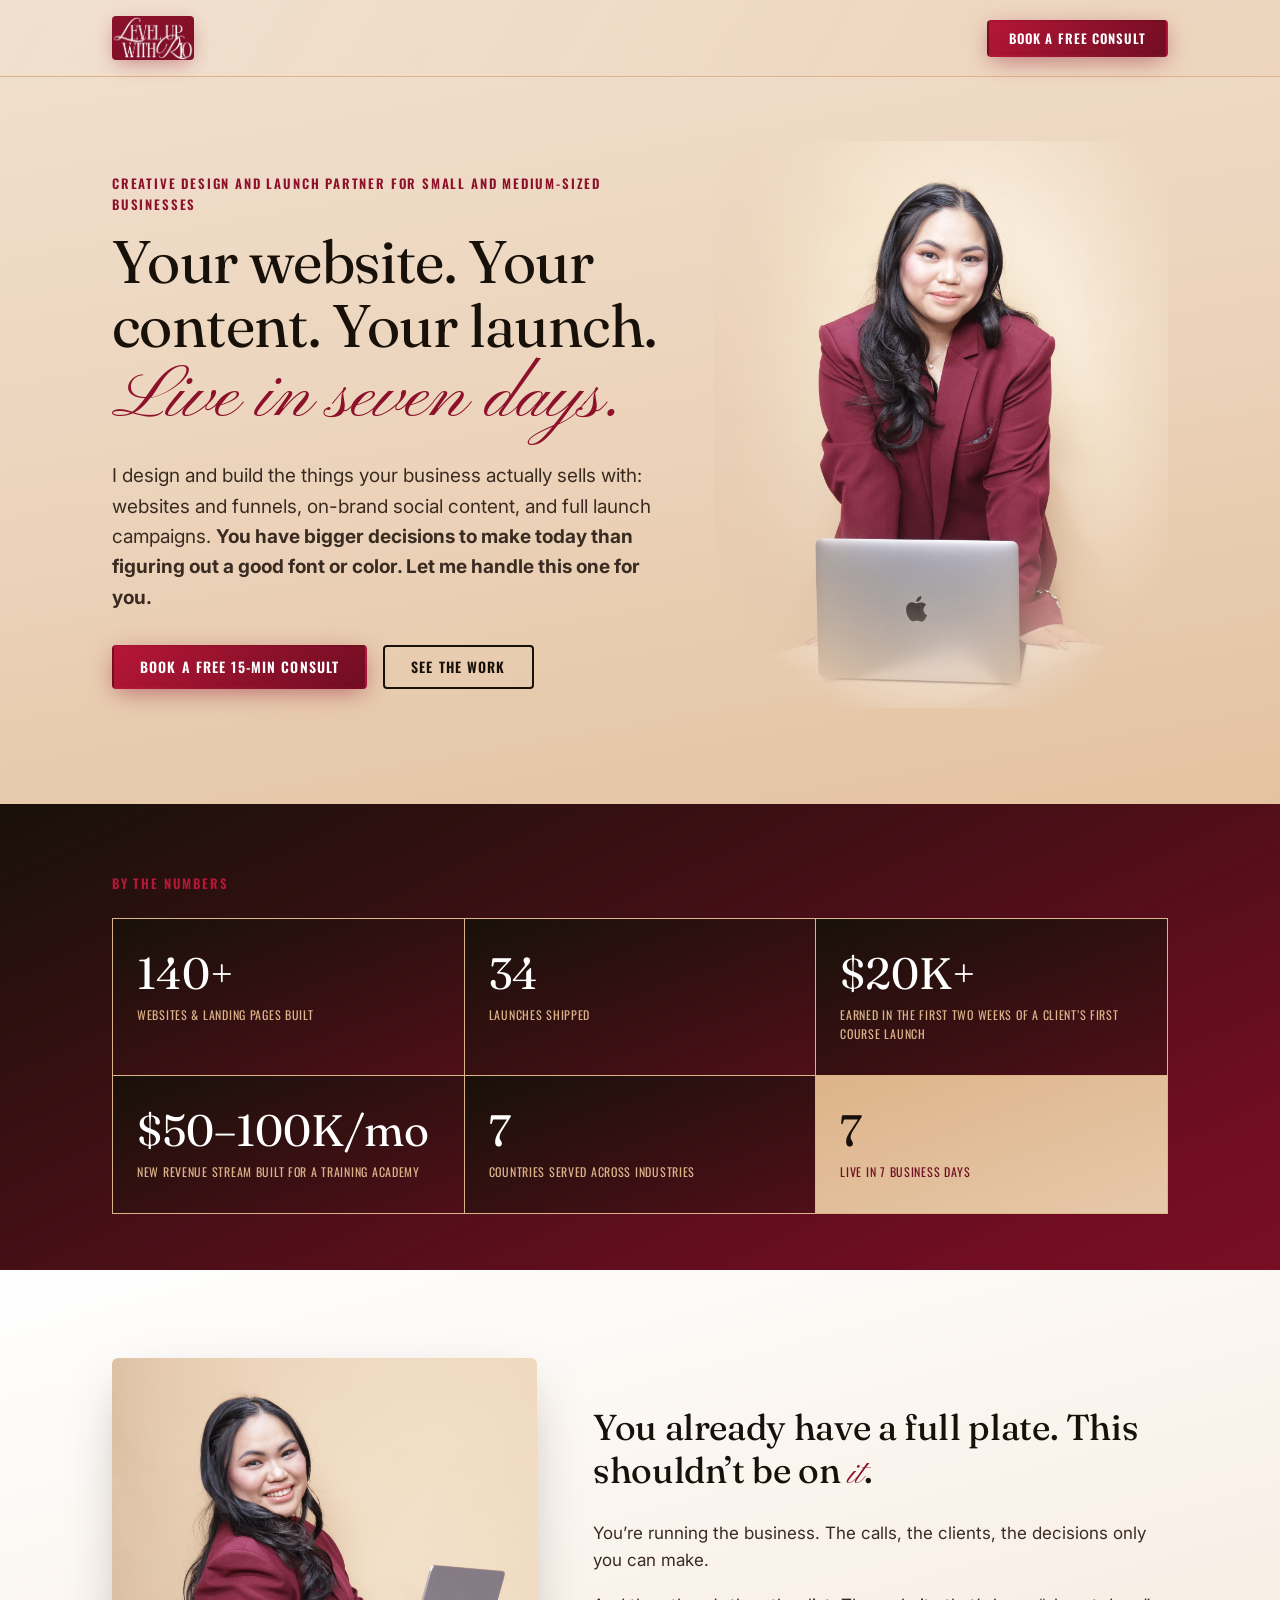
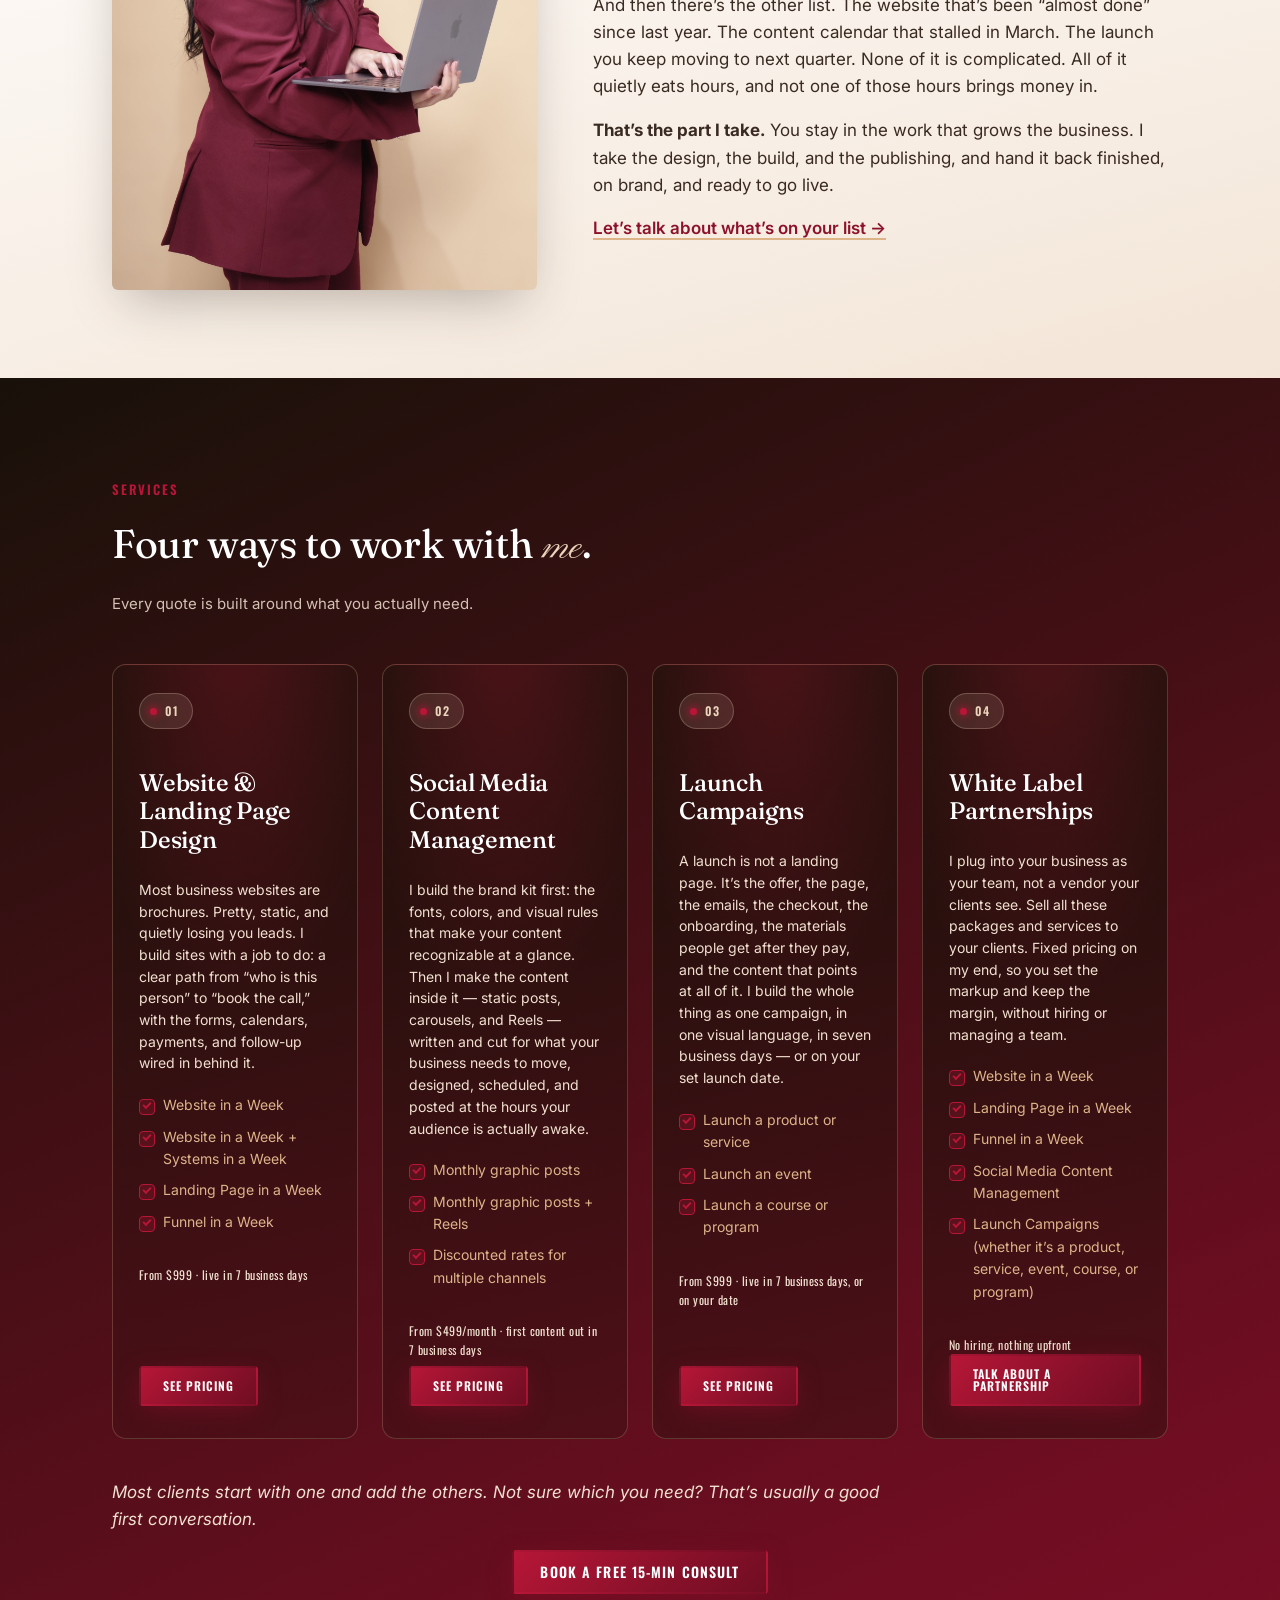
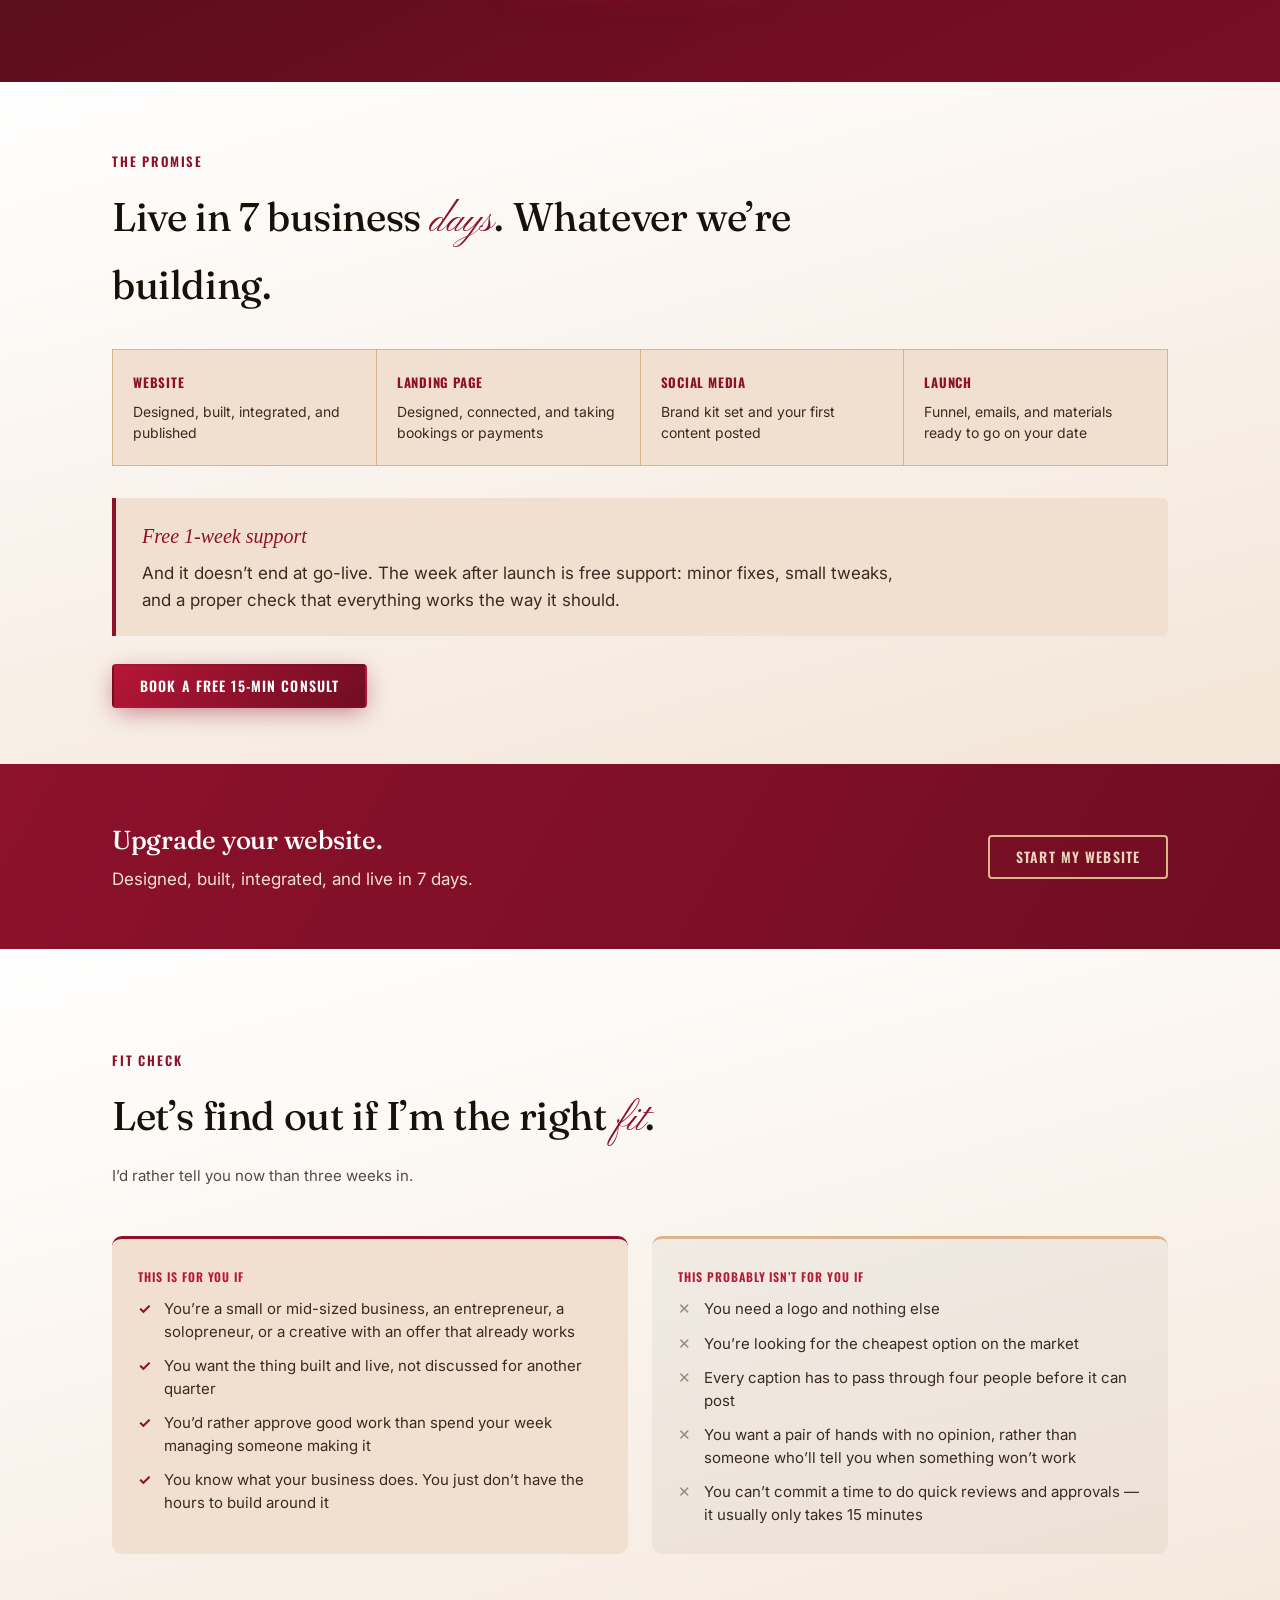
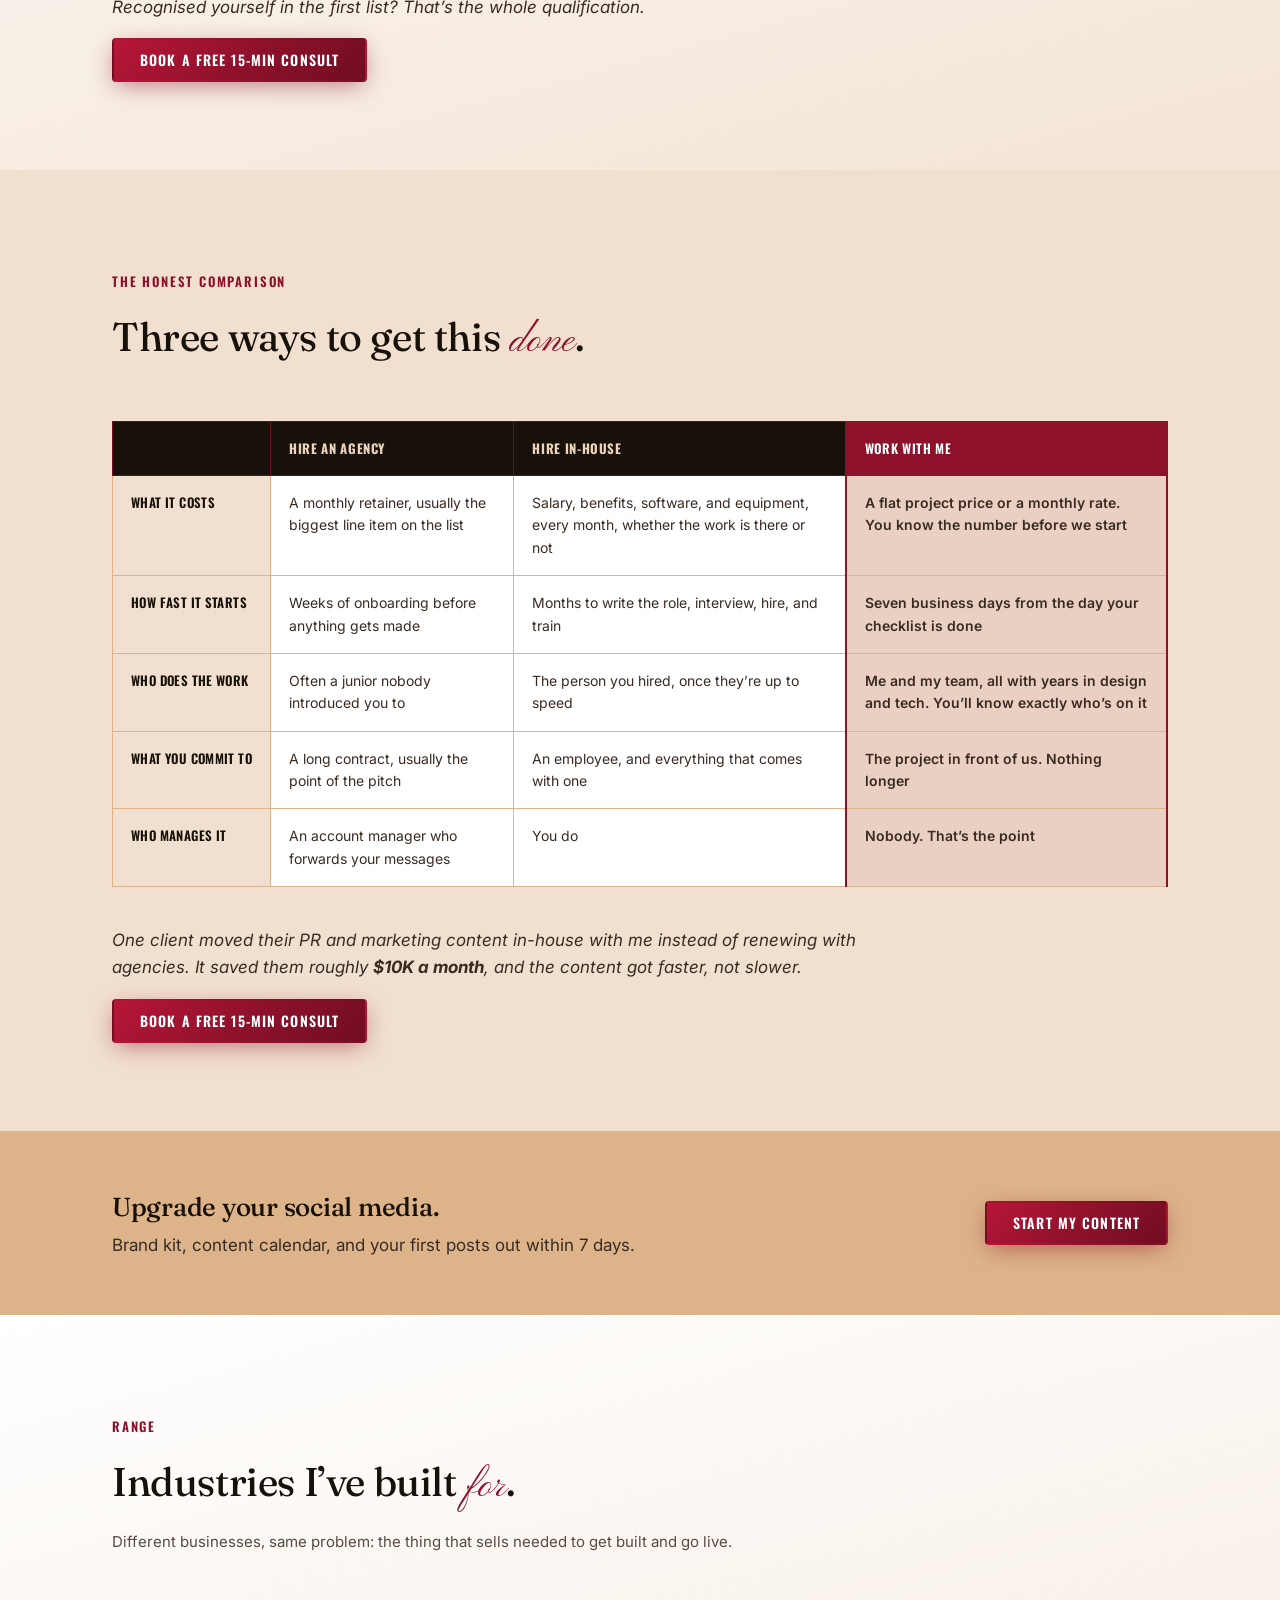
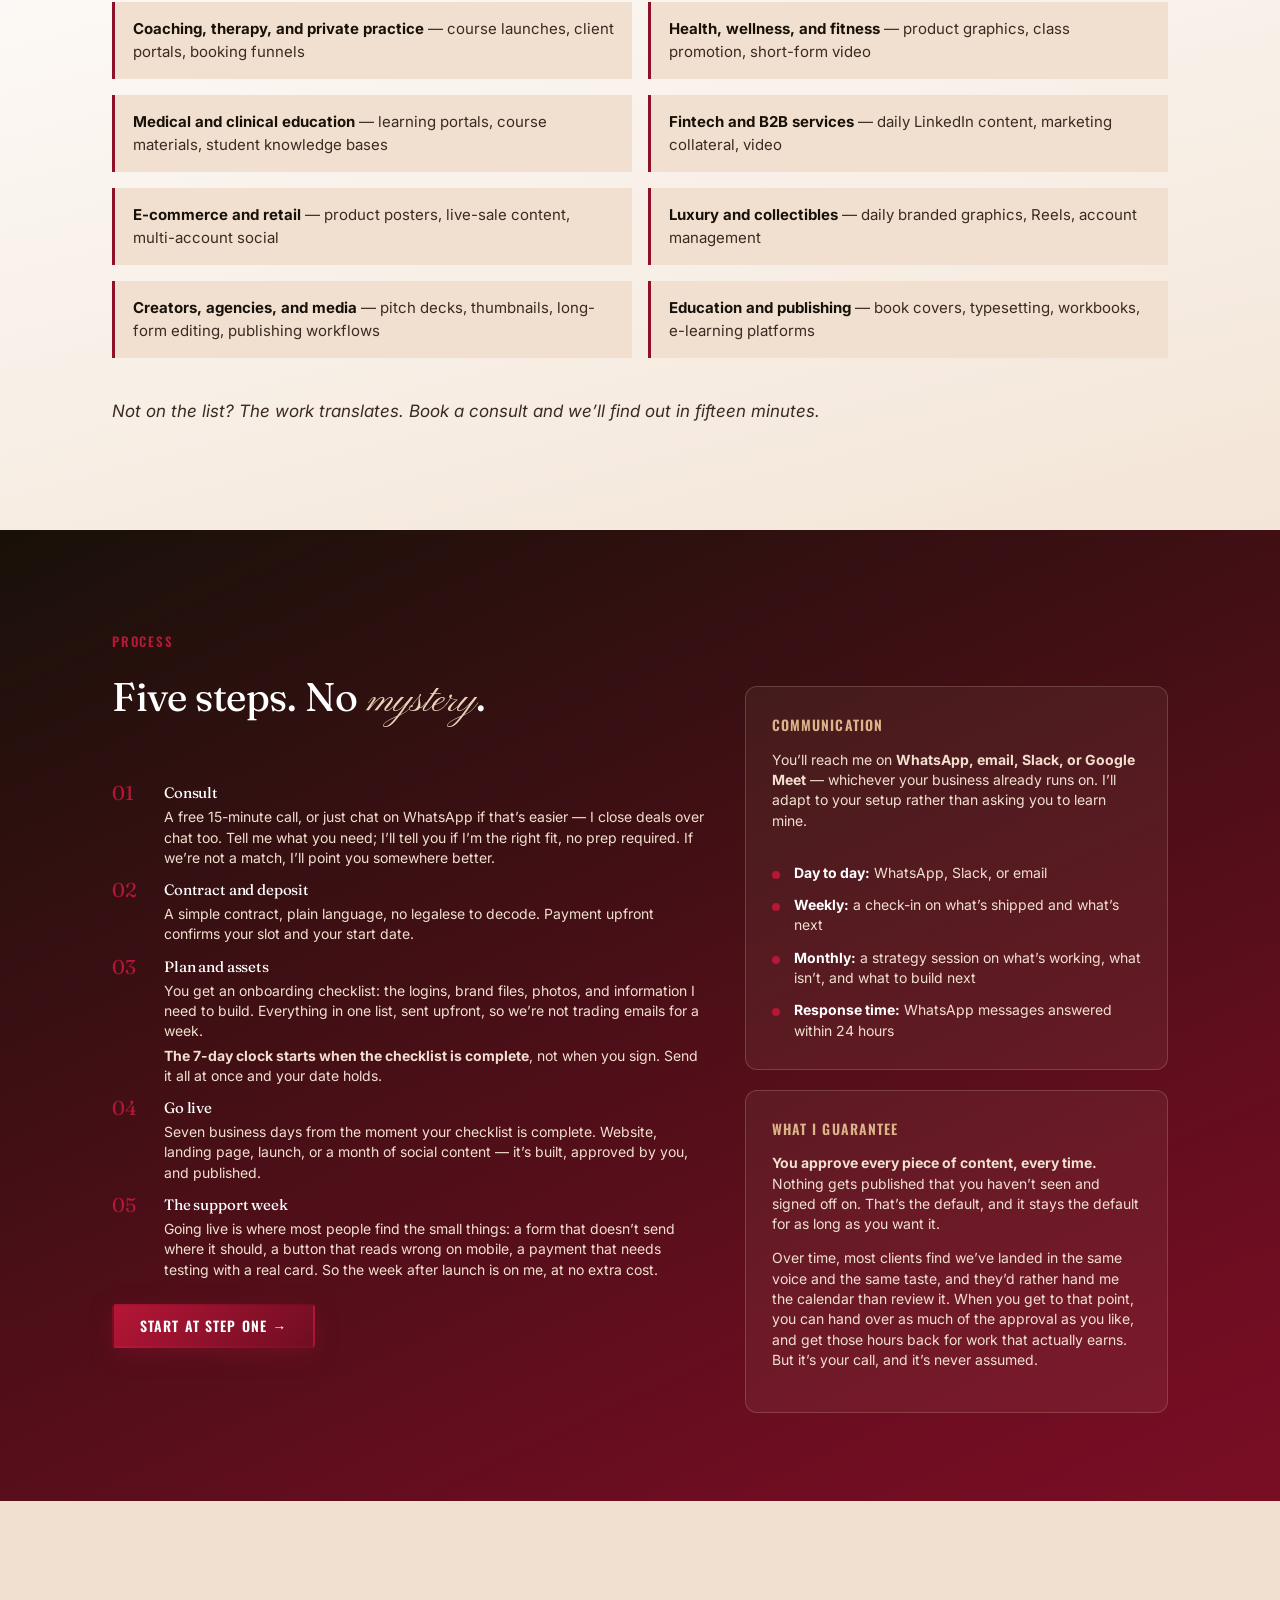
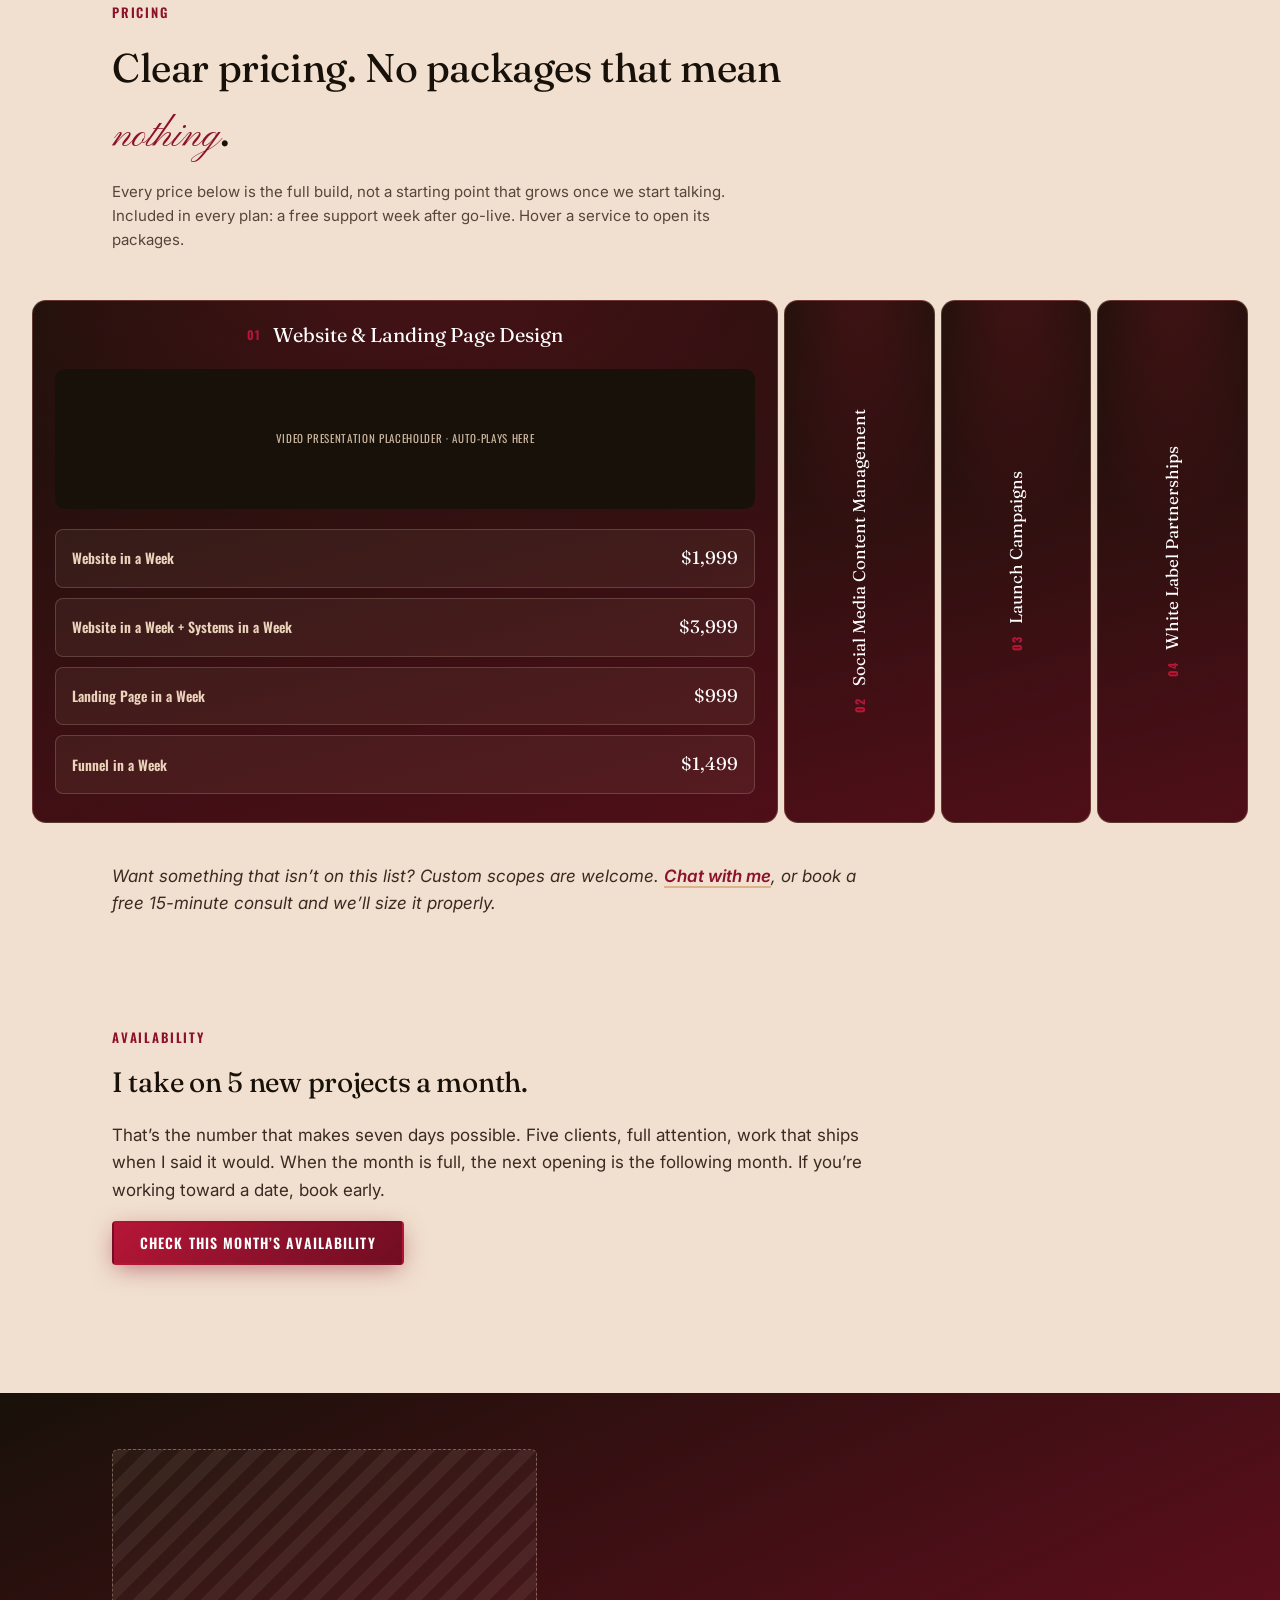
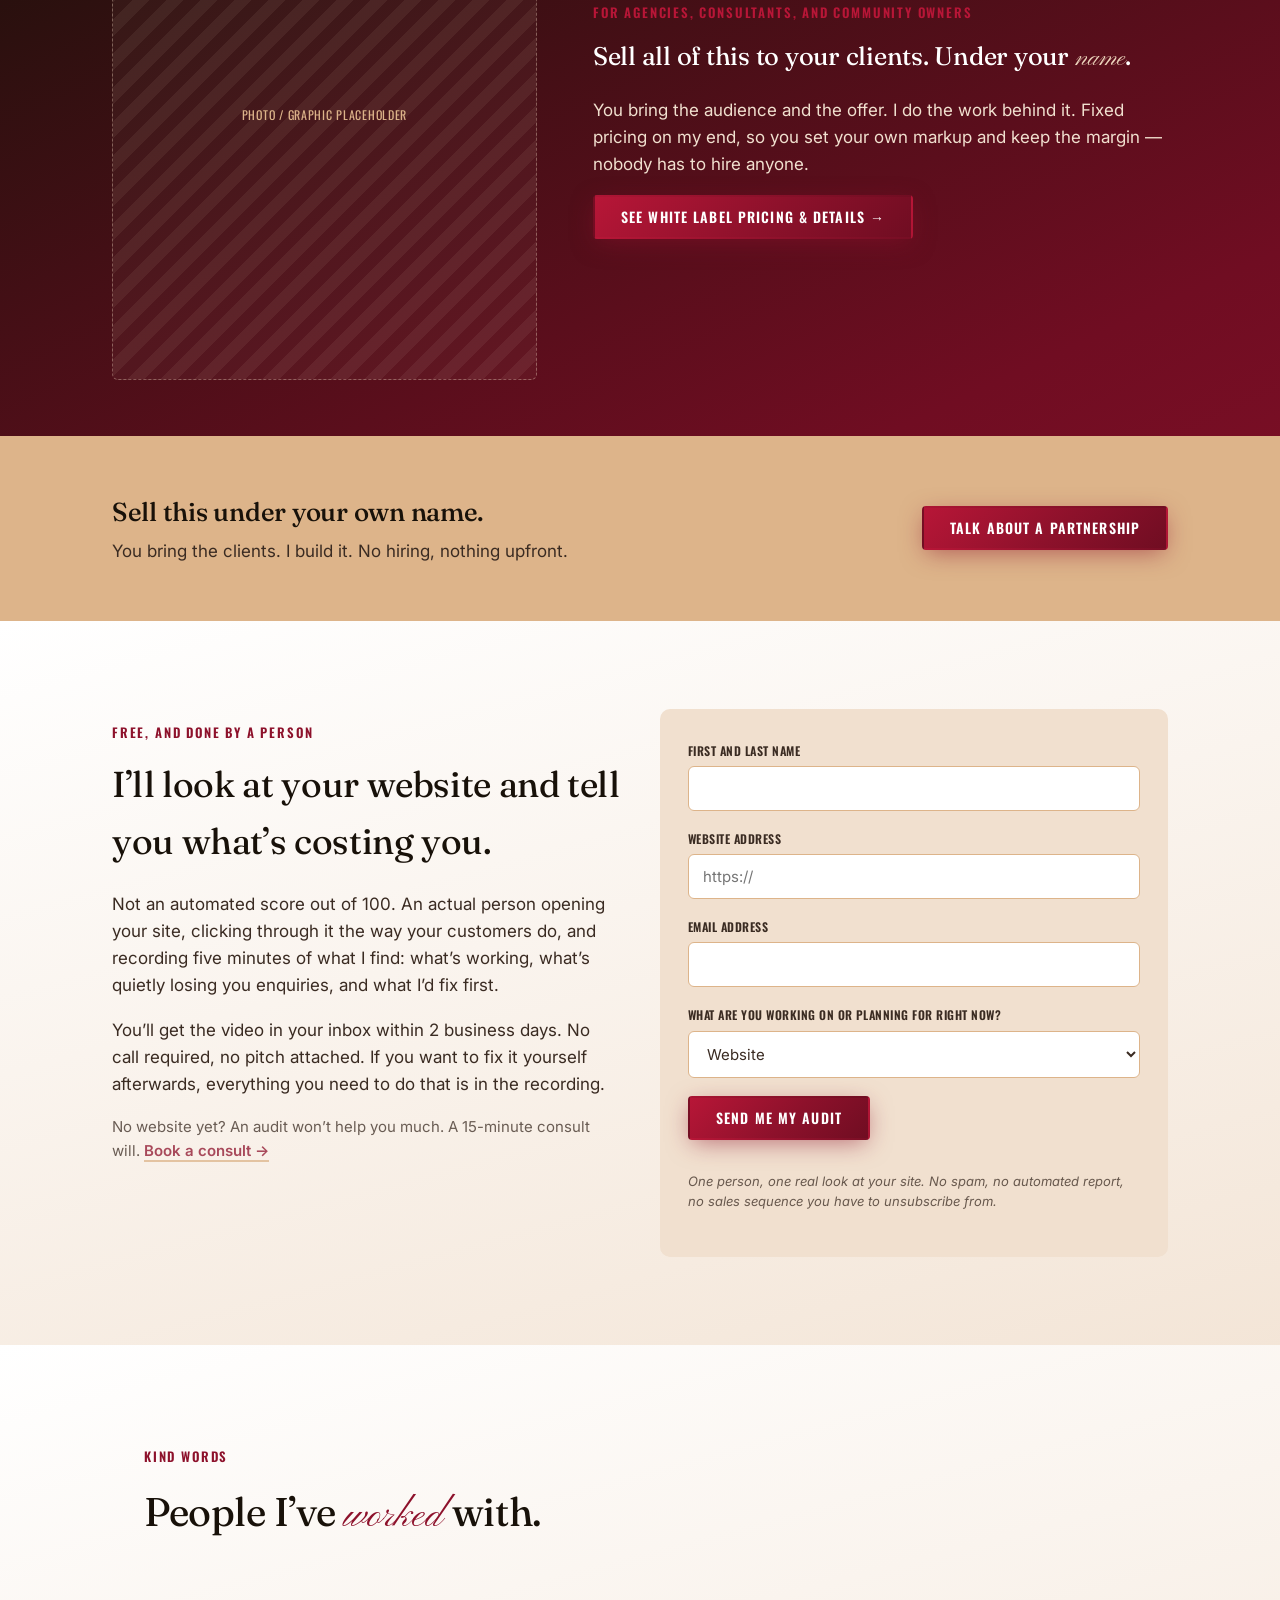
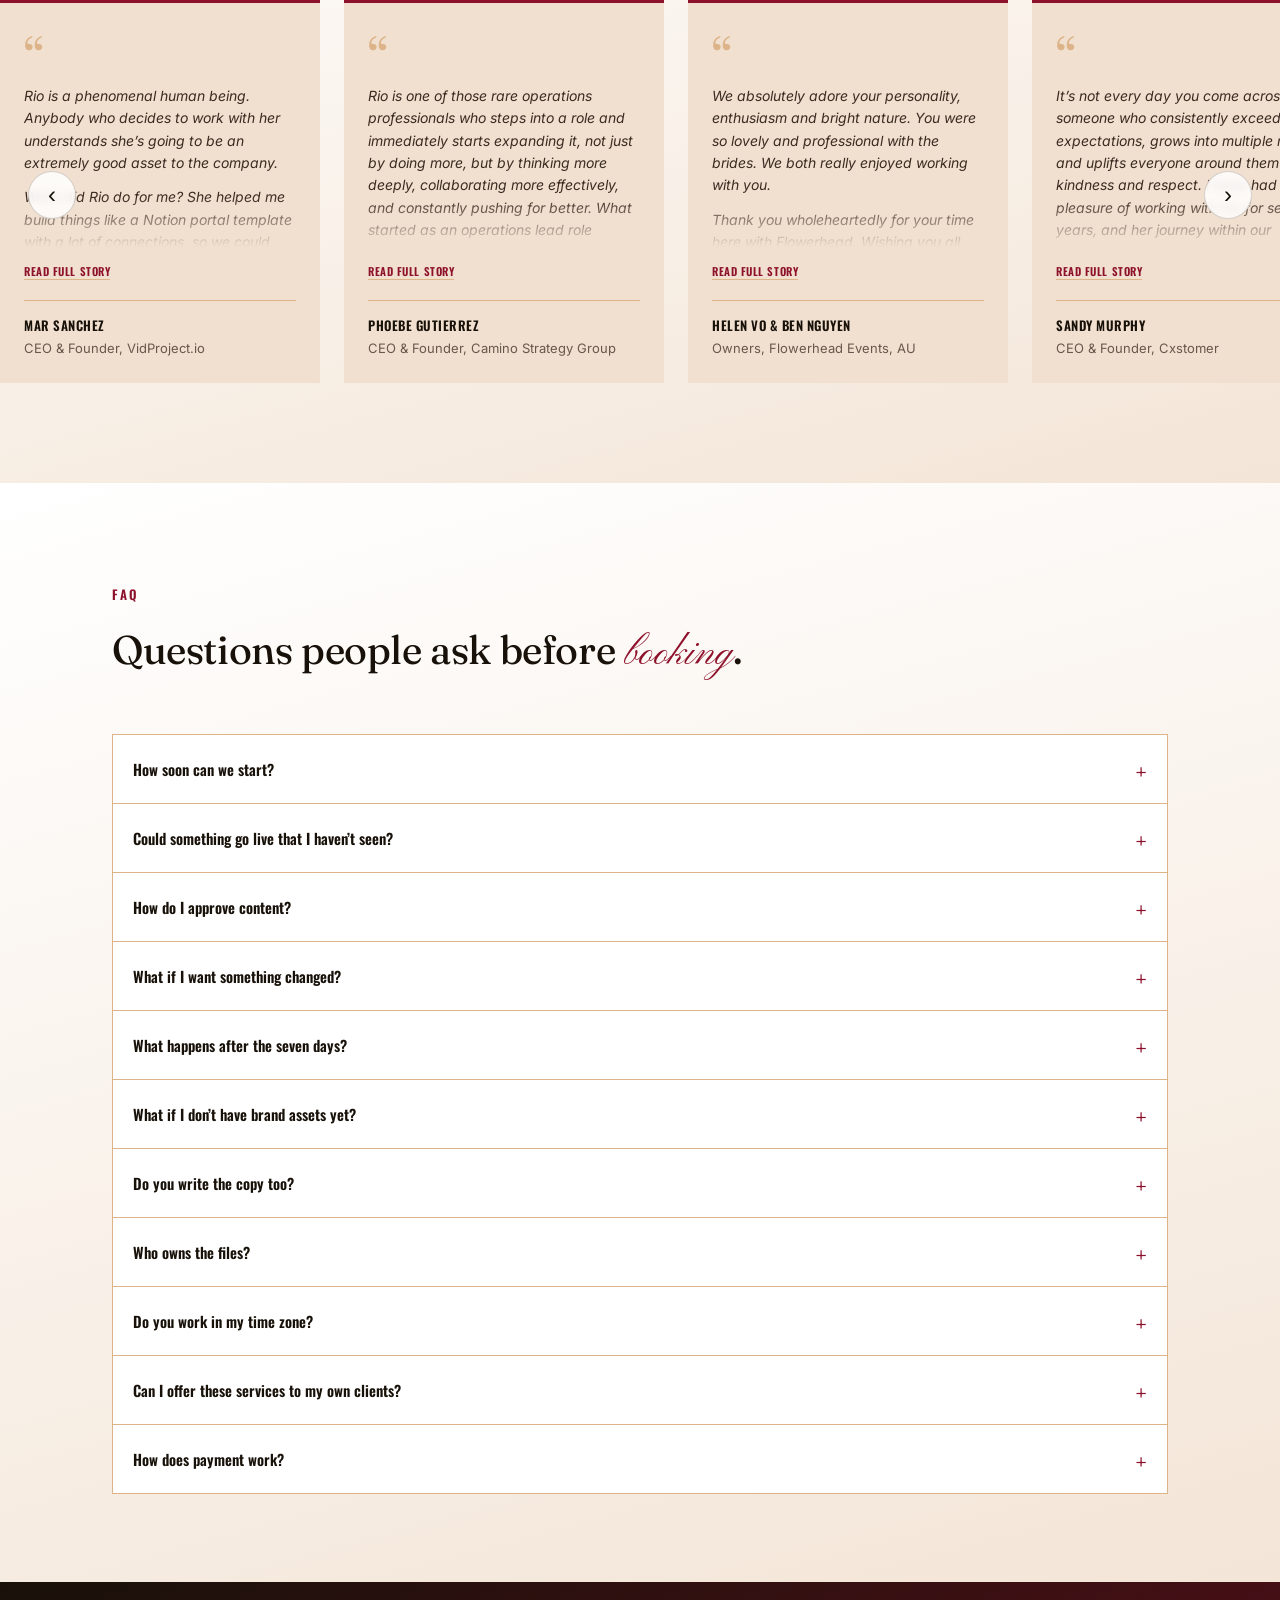
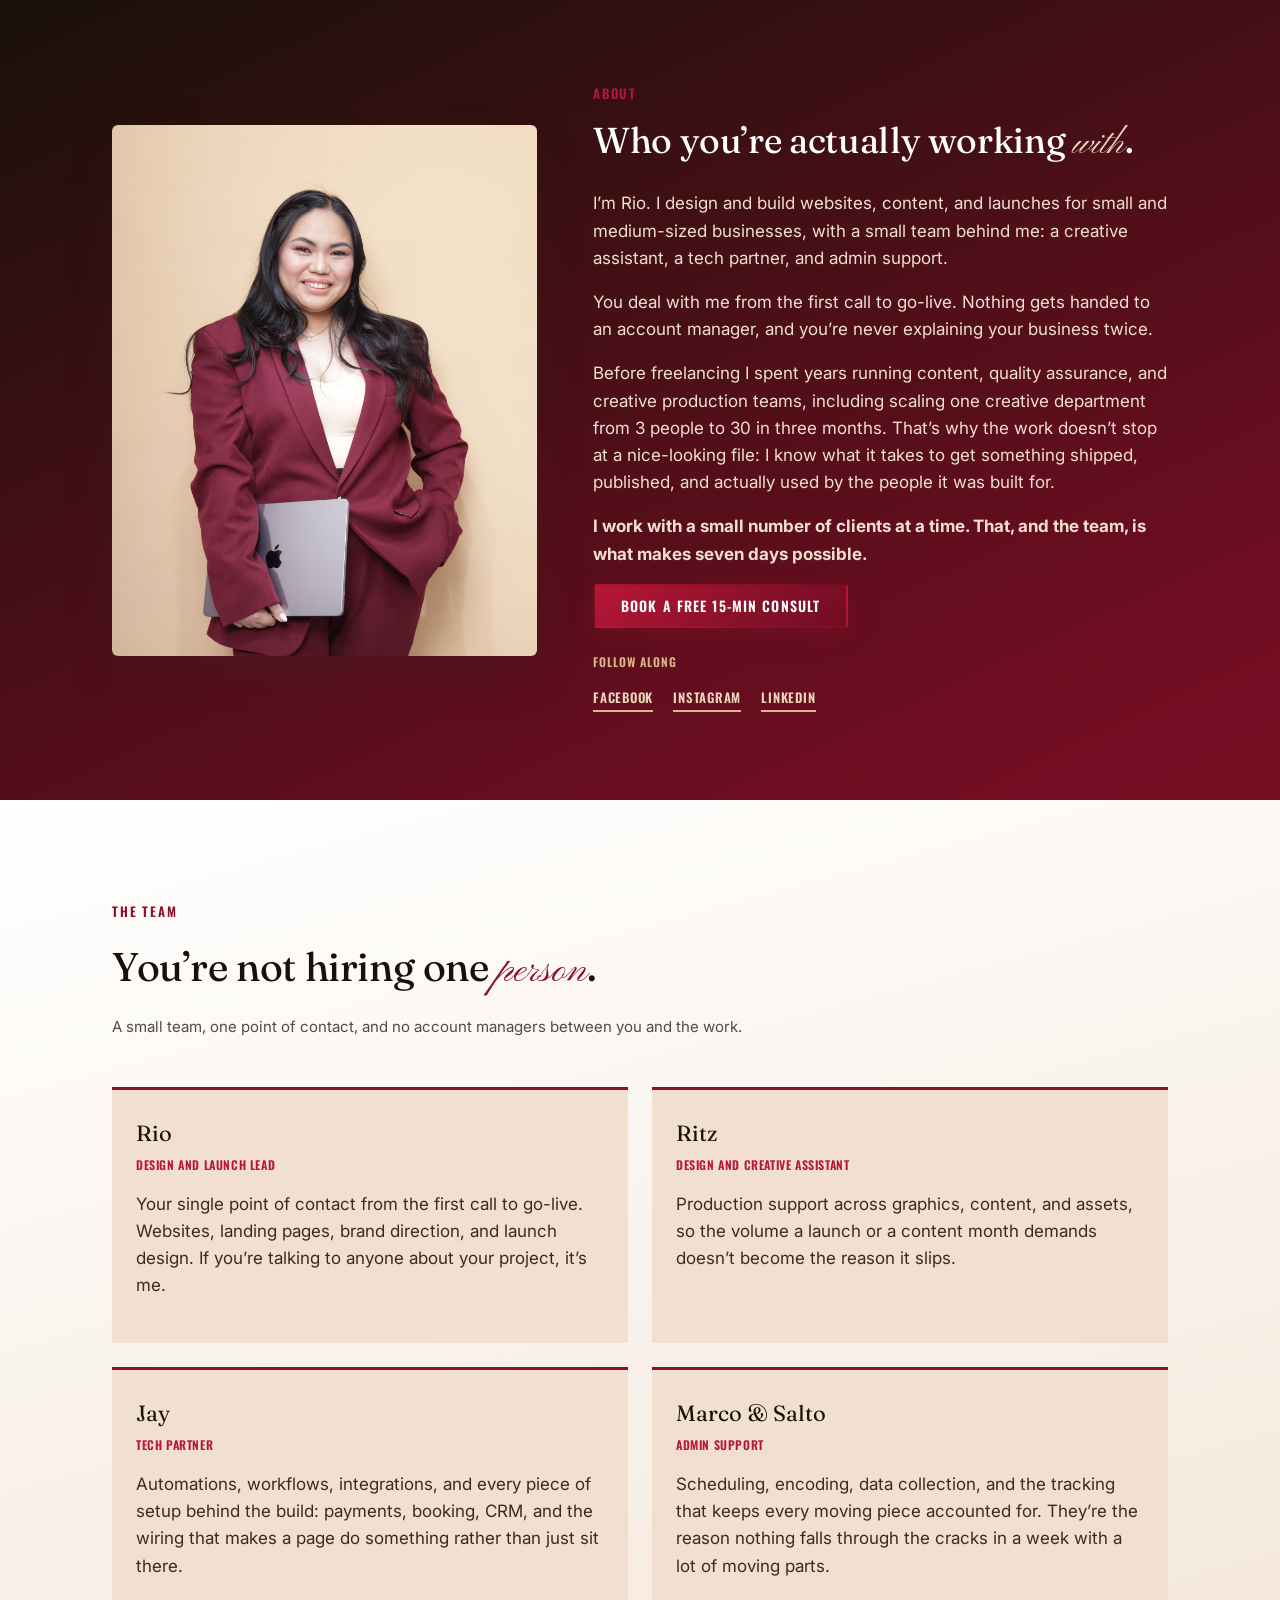
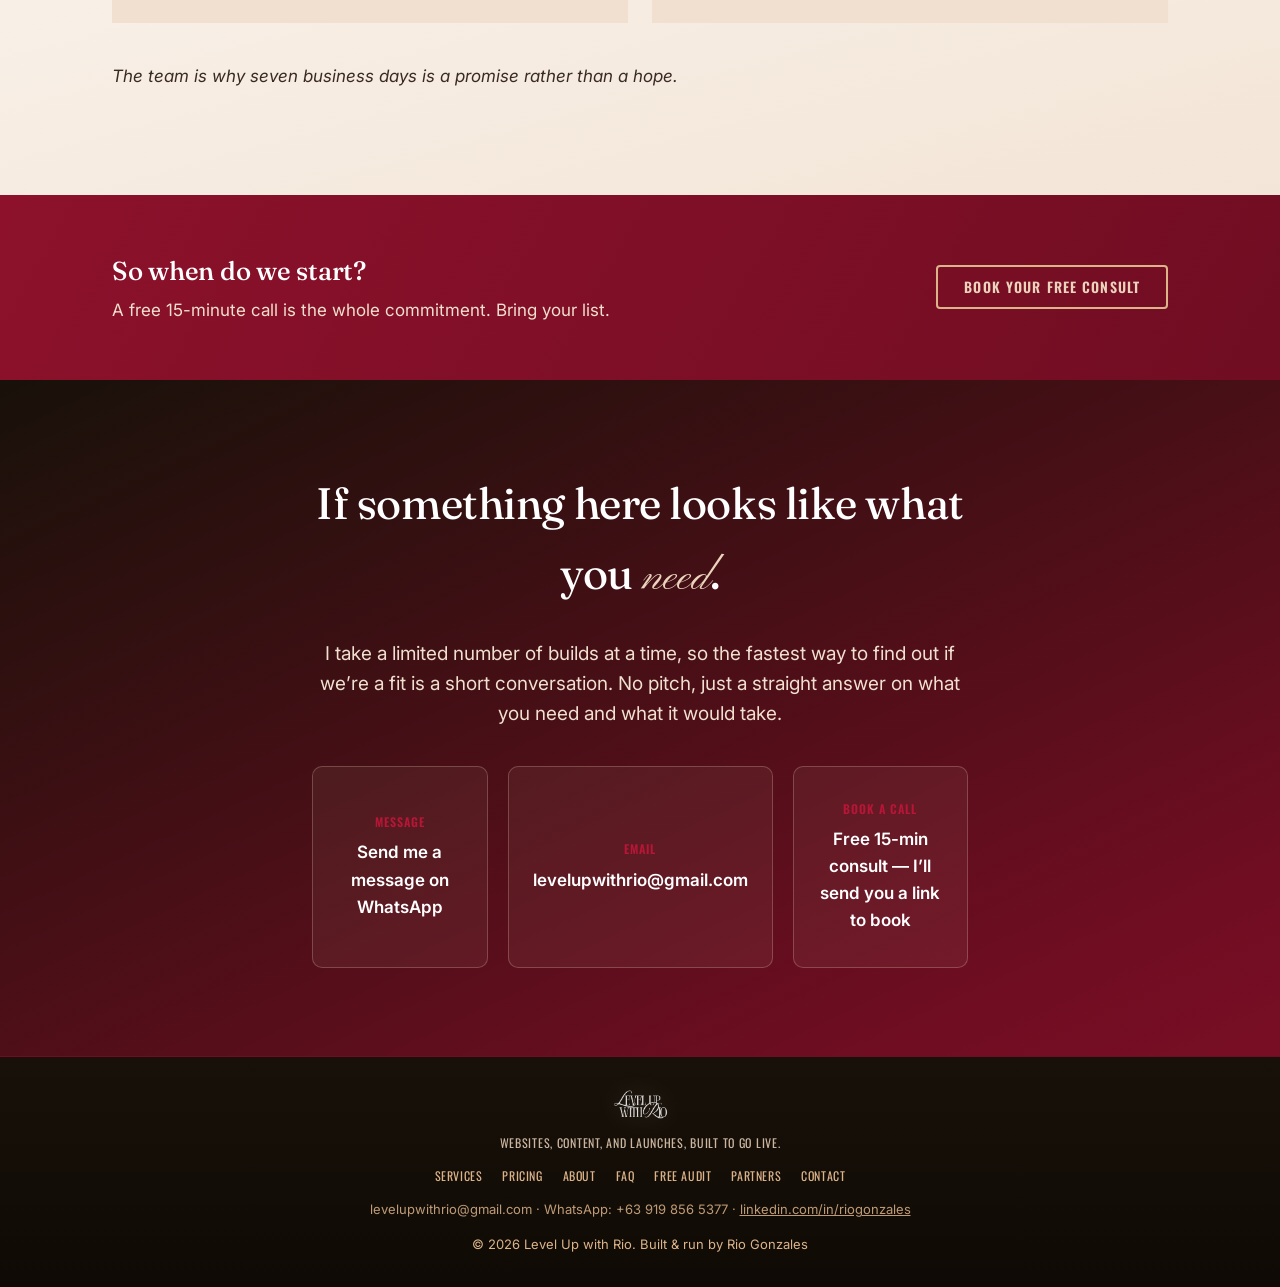
==== commit 827a42bc: "Add site-wide scroll-reveal animation" ====
--- a/index.html
+++ b/index.html
@@ -1142,22 +1142,53 @@
 </script>
 
 <script>
-  // Heading fade-in on scroll into view
+  // Scroll reveal: fade + rise for text, cards, and other elements site-wide
   (function () {
-    var headings = document.querySelectorAll('.hero h1, .section-head h2, .intro h2, .cred-inline-heading, .close-section h2');
-    if (!headings.length) return;
-    headings.forEach(function (el) { el.classList.add('fade-heading'); });
+    var selectors = [
+      '.hero .eyebrow', '.hero h1', '.hero .lede', '.hero-ctas', '.photo-frame',
+      '.section-head',
+      '.intro-grid > div > p', '.intro-grid > div > a.text-link', '.intro-grid > div > a.btn',
+      '.intro-photo', '.photo-placeholder',
+      '.stat-cell',
+      '.service-card',
+      '.live-row', '.support-callout',
+      '.cta-band-inner > div', '.cta-band-inner > a',
+      '.fit-col',
+      '.compare-scroll',
+      '.accordion-row',
+      '.industries-list li',
+      '.steps-list li', '.process-sidebar',
+      '.audit-form-wrap',
+      '.testimonial-card',
+      '.faq-item',
+      '.team-card',
+      '.close-section .lede', '.contact-card'
+    ];
+
+    var items = Array.prototype.slice.call(document.querySelectorAll(selectors.join(',')));
+    if (!items.length) return;
+
+    var groups = new Map();
+    items.forEach(function (el) {
+      el.classList.add('reveal');
+      var parent = el.parentElement;
+      if (!groups.has(parent)) groups.set(parent, []);
+      groups.get(parent).push(el);
+    });
 
     var observer = new IntersectionObserver(function (entries) {
       entries.forEach(function (entry) {
-        if (entry.isIntersecting) {
-          entry.target.classList.add('fade-heading-visible');
-          observer.unobserve(entry.target);
-        }
+        if (!entry.isIntersecting) return;
+        var el = entry.target;
+        var siblings = groups.get(el.parentElement) || [el];
+        var idx = siblings.indexOf(el);
+        el.style.transitionDelay = Math.min(idx * 70, 350) + 'ms';
+        el.classList.add('reveal-visible');
+        observer.unobserve(el);
       });
-    }, { threshold: 0.15 });
-
-    headings.forEach(function (el) { observer.observe(el); });
+    }, { threshold: 0.12, rootMargin: '0px 0px -40px 0px' });
+
+    items.forEach(function (el) { observer.observe(el); });
   })();
 
   // Sparkle cursor trail
--- a/styles.css
+++ b/styles.css
@@ -1,5 +1,5 @@
 /* ==========================================================================
-   LEVEL UP WITH RIO — Landing page styles
+   LEVEL UP WITH RIO - Landing page styles
    Palette, type, and layout rules per Voice & Brand Kit v1.1 (Part 5)
    ========================================================================== */
 
@@ -295,6 +295,27 @@
   object-position: top center;
 }
 
+.photo-placeholder {
+  display: flex;
+  align-items: center;
+  justify-content: center;
+  background:
+    repeating-linear-gradient(135deg, rgba(236, 212, 188, 0.07), rgba(236, 212, 188, 0.07) 12px, transparent 12px, transparent 24px),
+    rgba(236, 212, 188, 0.04);
+  border: 1px dashed rgba(236, 212, 188, 0.35);
+  box-shadow: none;
+}
+
+.photo-placeholder span {
+  font-family: var(--font-sub);
+  text-transform: uppercase;
+  letter-spacing: 0.06em;
+  font-size: 12px;
+  color: var(--sand);
+  text-align: center;
+  padding: 0 24px;
+}
+
 .intro-grid-photo .intro p { margin-bottom: 16px; }
 
 .intro h2 { font-size: clamp(26px, 3.6vw, 36px); margin-bottom: 24px; line-height: 1.2; }
@@ -330,11 +351,12 @@
 }
 
 .service-card:hover {
-  transform: scale(1.035);
+  transform: translateY(-10px) scale(1.035);
   border-color: var(--ruby);
-  box-shadow: 0 24px 48px -16px rgba(183, 22, 55, 0.55);
+  box-shadow: 0 28px 56px -16px rgba(183, 22, 55, 0.65), 0 0 0 2px rgba(183, 22, 55, 0.45);
   z-index: 2;
 }
+
 
 .service-pill {
   display: inline-flex;
@@ -509,6 +531,13 @@
   margin-top: 10px;
 }
 
+.stat-cell-accent {
+  background: linear-gradient(160deg, var(--sand), var(--cream) 160%);
+}
+
+.stat-cell-accent .stat-num { color: var(--espresso); }
+.stat-cell-accent .stat-label { color: var(--deep-wine); }
+
 /* ---------- credentials ---------- */
 
 .cred-inline {
@@ -573,6 +602,10 @@
   font-weight: 700;
 }
 
+.cred-bullets-light li { color: var(--ivory); }
+.cred-bullets-light li::before { background: var(--ruby); }
+.cred-bullets-light strong { color: var(--white); }
+
 .cert-strip {
   display: flex;
   gap: 16px;
@@ -755,33 +788,7 @@
   .testimonial-card { width: 260px; }
 }
 
-/* ---------- portfolio marquee ---------- */
-
-.portfolio-section { padding-left: 0; padding-right: 0; }
-.portfolio-section .section-head { padding: 0 32px; }
-
-.marquee {
-  position: relative;
-  margin-top: 48px;
-}
-
-.marquee-rows {
-  display: flex;
-  flex-direction: column;
-  gap: 20px;
-}
-
-.marquee-track {
-  display: flex;
-  gap: 24px;
-  overflow-x: auto;
-  scroll-behavior: smooth;
-  padding: 4px 32px 12px;
-  -ms-overflow-style: none;
-  scrollbar-width: none;
-}
-
-.marquee-track::-webkit-scrollbar { display: none; }
+/* ---------- shared arrow button (used by testimonials) ---------- */
 
 .marquee-arrow {
   position: absolute;
@@ -810,59 +817,6 @@
   background: var(--espresso);
 }
 
-.marquee-arrow-prev { left: 12px; }
-.marquee-arrow-next { right: 12px; }
-
-@media (min-width: 760px) {
-  .marquee-arrow-prev { left: 28px; }
-  .marquee-arrow-next { right: 28px; }
-}
-
-.marquee-card {
-  position: relative;
-  flex: 0 0 auto;
-  width: 360px;
-  aspect-ratio: 4 / 3;
-  margin: 0;
-  overflow: hidden;
-  border: 1px solid var(--deep-wine);
-  box-shadow: 0 16px 40px -12px rgba(0,0,0,0.5);
-  scroll-snap-align: start;
-}
-
-.marquee-card img {
-  width: 100%;
-  height: 100%;
-  object-fit: cover;
-  object-position: top;
-}
-
-.marquee-card figcaption {
-  position: absolute;
-  left: 0;
-  right: 0;
-  bottom: 0;
-  padding: 16px 18px;
-  background: linear-gradient(0deg, rgba(24,17,9,0.92) 0%, rgba(24,17,9,0) 100%);
-}
-
-.marquee-card .p-title {
-  font-family: var(--font-sub);
-  text-transform: uppercase;
-  letter-spacing: 0.04em;
-  font-size: 14px;
-  color: var(--white);
-  font-weight: 600;
-}
-
-.marquee-card .p-type {
-  font-size: 13px;
-  color: var(--sand);
-}
-
-@media (max-width: 600px) {
-  .marquee-card { width: 280px; }
-}
 
 /* ---------- close ---------- */
 
@@ -881,7 +835,7 @@
 }
 
 @media (min-width: 600px) {
-  .contact-grid { grid-template-columns: 1fr 1fr; }
+  .contact-grid { grid-template-columns: repeat(3, 1fr); }
 }
 
 .contact-card {
@@ -999,3 +953,778 @@
     transition: none;
   }
 }
+
+/* ==========================================================================
+   ADDITIONS - Creative Design & Launch Partner revamp (Sept 2026)
+   ========================================================================== */
+
+.fine-print {
+  font-size: 13px;
+  font-style: italic;
+  opacity: 0.75;
+}
+
+.support-callout {
+  background: var(--ivory);
+  border-left: 4px solid var(--burgundy);
+  border-radius: 0 6px 6px 0;
+  padding: 22px 26px;
+  margin: 28px 0;
+}
+
+.support-callout-label {
+  font-family: var(--font-display);
+  font-weight: 500;
+  font-style: italic;
+  font-size: 20px;
+  color: var(--burgundy);
+  margin: 0 0 8px;
+}
+
+.support-callout p:last-child {
+  margin: 0;
+  color: var(--ink);
+}
+
+.detail-label {
+  font-family: var(--font-sub);
+  text-transform: uppercase;
+  letter-spacing: 0.08em;
+  font-size: 12px;
+  font-weight: 600;
+  color: var(--ruby);
+  margin: 0 0 12px;
+}
+
+.service-price {
+  font-family: var(--font-sub);
+  font-size: 12px;
+  letter-spacing: 0.04em;
+  color: var(--sand);
+  margin: 4px 0 0;
+}
+
+/* ---------- live-in-7-days band ---------- */
+
+.live-table {
+  display: grid;
+  gap: 1px;
+  background: var(--sand);
+  border: 1px solid var(--sand);
+  margin: 0 0 32px;
+}
+
+@media (min-width: 700px) {
+  .live-table { grid-template-columns: repeat(4, 1fr); }
+}
+
+.live-row {
+  background: var(--ivory);
+  padding: 22px 20px;
+}
+
+.live-what {
+  font-family: var(--font-sub);
+  text-transform: uppercase;
+  letter-spacing: 0.06em;
+  font-size: 13px;
+  font-weight: 700;
+  color: var(--burgundy);
+  margin-bottom: 8px;
+}
+
+.live-desc {
+  font-size: 14px;
+  color: var(--ink);
+  line-height: 1.5;
+}
+
+/* ---------- mid-page CTA bands ---------- */
+
+.cta-band-inner {
+  display: flex;
+  flex-wrap: wrap;
+  align-items: center;
+  justify-content: space-between;
+  gap: 20px;
+}
+
+.cta-band-inner h3 {
+  font-family: var(--font-display);
+  font-weight: 500;
+  font-size: clamp(20px, 2.6vw, 26px);
+  margin-bottom: 4px;
+}
+
+.cta-band-inner p { margin: 0; max-width: none; }
+
+.cta-band-burgundy {
+  background: linear-gradient(120deg, var(--burgundy) 0%, var(--deep-wine) 100%);
+  color: var(--white);
+}
+.cta-band-burgundy h3 { color: var(--white); }
+.cta-band-burgundy p { color: var(--ivory); }
+
+.cta-band-cream {
+  background: var(--sand);
+}
+
+/* ---------- misc detail blocks (e.g. availability) ---------- */
+
+.detail-block {
+  padding: 40px 0;
+  border-top: 1px solid var(--sand);
+}
+.detail-block:first-of-type { border-top: none; }
+
+/* ---------- who this is for ---------- */
+
+.fit-columns {
+  display: grid;
+  gap: 24px;
+  margin-top: 32px;
+}
+
+@media (min-width: 760px) {
+  .fit-columns { grid-template-columns: 1fr 1fr; }
+}
+
+.fit-col {
+  padding: 28px 26px;
+  border-radius: 10px;
+  transition: transform 0.25s ease, box-shadow 0.25s ease, border-color 0.25s ease;
+}
+
+.fit-col:hover {
+  transform: translateY(-6px);
+  box-shadow: 0 20px 40px -20px rgba(58, 43, 34, 0.4);
+}
+
+.fit-yes { background: var(--ivory); border-top: 3px solid var(--burgundy); }
+.fit-yes:hover { border-top-color: var(--ruby); }
+.fit-no { background: rgba(58, 43, 34, 0.05); border-top: 3px solid var(--sand); }
+.fit-no:hover { border-top-color: var(--burgundy); }
+
+.fit-list {
+  list-style: none;
+  margin: 0;
+  padding: 0;
+  display: grid;
+  gap: 12px;
+}
+
+.fit-list li {
+  position: relative;
+  padding-left: 26px;
+  font-size: 15px;
+  line-height: 1.5;
+}
+
+.fit-list-yes li::before {
+  content: "\2713";
+  position: absolute;
+  left: 0;
+  top: 0;
+  color: var(--burgundy);
+  font-weight: 700;
+}
+
+.fit-list-no li::before {
+  content: "\2715";
+  position: absolute;
+  left: 0;
+  top: 0;
+  color: var(--ink);
+  opacity: 0.5;
+}
+
+/* ---------- comparison table ---------- */
+
+.compare-scroll { overflow-x: auto; margin-top: 32px; }
+
+.compare-table {
+  width: 100%;
+  min-width: 640px;
+  border-collapse: collapse;
+  font-size: 14px;
+}
+
+.compare-table th, .compare-table td {
+  text-align: left;
+  padding: 16px 18px;
+  border: 1px solid var(--sand);
+  vertical-align: top;
+}
+
+.compare-table thead th {
+  font-family: var(--font-sub);
+  text-transform: uppercase;
+  letter-spacing: 0.05em;
+  font-size: 13px;
+  background: var(--espresso);
+  color: var(--cream);
+  border-color: var(--deep-wine);
+}
+
+.compare-table tbody th {
+  font-family: var(--font-sub);
+  font-weight: 600;
+  font-size: 13px;
+  text-transform: uppercase;
+  letter-spacing: 0.03em;
+  background: var(--ivory);
+  color: var(--espresso);
+  white-space: nowrap;
+}
+
+.compare-table td { background: #fff; color: var(--ink); }
+
+.compare-table .compare-highlight {
+  background: rgba(141, 17, 43, 0.08);
+  font-weight: 600;
+  border-left: 2px solid var(--burgundy);
+  border-right: 2px solid var(--burgundy);
+}
+
+.compare-table thead th.compare-highlight {
+  background: var(--burgundy);
+  color: var(--white);
+  border-color: var(--burgundy);
+}
+
+/* ---------- industries ---------- */
+
+.industries-list {
+  list-style: none;
+  margin: 32px 0 0;
+  padding: 0;
+  display: grid;
+  gap: 16px;
+}
+
+@media (min-width: 700px) {
+  .industries-list { grid-template-columns: 1fr 1fr; }
+}
+
+.industries-list li {
+  font-size: 15px;
+  line-height: 1.5;
+  padding: 16px 18px;
+  background: var(--ivory);
+  border-left: 3px solid var(--burgundy);
+  transition: transform 0.2s ease, box-shadow 0.2s ease, border-color 0.2s ease, background 0.2s ease;
+}
+
+.industries-list li:hover {
+  transform: translateY(-4px) translateX(2px);
+  border-left-color: var(--ruby);
+  background: var(--white);
+  box-shadow: 0 14px 32px -18px rgba(58, 43, 34, 0.4);
+}
+
+.industries-list strong { color: var(--espresso); }
+
+/* ---------- steps ---------- */
+
+.steps-list {
+  list-style: none;
+  margin: 24px 0 0;
+  padding: 0;
+  display: grid;
+  gap: 16px;
+}
+
+.steps-list li {
+  display: grid;
+  grid-template-columns: 56px 1fr;
+  gap: 18px;
+  align-items: start;
+}
+
+.step-num {
+  font-family: var(--font-display);
+  font-size: 28px;
+  color: var(--ruby);
+  line-height: 1.2;
+}
+
+.step-title {
+  font-size: 20px;
+  margin-bottom: 8px;
+  color: inherit;
+}
+
+.steps-list-compact li { grid-template-columns: 32px 1fr; gap: 14px; }
+.steps-list-compact .step-num { font-size: 18px; }
+.steps-list-compact p { margin: 0; }
+
+.steps-list-tight { gap: 10px; margin-top: 18px; }
+.steps-list-tight li { grid-template-columns: 40px 1fr; gap: 12px; }
+.steps-list-tight .step-num { font-size: 20px; }
+.steps-list-tight .step-title { font-size: 15px; margin-bottom: 2px; }
+.steps-list-tight p { font-size: 14px; line-height: 1.45; margin: 0 0 4px; }
+.steps-list-tight p:last-child { margin-bottom: 0; }
+
+.process-layout {
+  display: grid;
+  gap: 40px;
+}
+
+@media (min-width: 900px) {
+  .process-layout { grid-template-columns: 1.4fr 1fr; align-items: start; }
+}
+
+.process-sidebar-stack {
+  display: grid;
+  gap: 20px;
+}
+
+@media (min-width: 900px) {
+  .process-sidebar-stack { margin-top: 68px; }
+}
+
+.process-sidebar {
+  background: rgba(236, 212, 188, 0.06);
+  border: 1px solid rgba(236, 212, 188, 0.2);
+  border-radius: 12px;
+  padding: 28px 26px;
+}
+
+.process-sidebar p { font-size: 14px; line-height: 1.45; }
+.process-sidebar .cred-bullets li { font-size: 14px; line-height: 1.45; }
+
+/* ---------- pricing ---------- */
+
+.pricing-period {
+  font-size: 14px;
+  opacity: 0.75;
+}
+
+.pricing-note {
+  font-size: 13px;
+  opacity: 0.85;
+  margin: -6px 0 12px;
+}
+
+/* ---------- pricing accordion ---------- */
+
+.accordion-row {
+  display: flex;
+  gap: 6px;
+  margin-top: 40px;
+  padding: 0 32px;
+  align-items: stretch;
+}
+
+@media (max-width: 900px) {
+  .accordion-row { flex-direction: column; gap: 12px; }
+}
+
+.accordion-panel {
+  position: relative;
+  flex: 1 1 0;
+  min-width: 0;
+  border-radius: 14px;
+  overflow: hidden;
+  background:
+    radial-gradient(120% 90% at 50% -10%, rgba(183, 22, 55, 0.28), transparent 60%),
+    linear-gradient(165deg, var(--espresso) 0%, var(--deep-wine) 160%);
+  border: 1px solid rgba(221, 180, 138, 0.25);
+  transition: flex-grow 0.5s cubic-bezier(0.22, 0.61, 0.36, 1), min-width 0.5s ease;
+  display: flex;
+  flex-direction: column;
+}
+
+.accordion-panel.is-active {
+  flex-grow: 5;
+  min-width: 320px;
+}
+
+@media (max-width: 900px) {
+  .accordion-panel { flex-grow: 1 !important; min-width: 0 !important; }
+}
+
+.accordion-panel-rail {
+  all: unset;
+  box-sizing: border-box;
+  display: flex;
+  align-items: center;
+  justify-content: center;
+  gap: 12px;
+  flex-shrink: 0;
+  width: 100%;
+  padding: 22px 16px;
+  cursor: pointer;
+}
+
+@media (min-width: 901px) {
+  .accordion-panel:not(.is-active) .accordion-panel-rail {
+    position: absolute;
+    inset: 0;
+    writing-mode: vertical-rl;
+    transform: rotate(180deg);
+    width: auto;
+    height: auto;
+    padding: 24px 0;
+  }
+}
+
+.accordion-panel-num {
+  font-family: var(--font-sub);
+  font-weight: 700;
+  font-size: 12px;
+  letter-spacing: 0.08em;
+  color: var(--ruby);
+  flex-shrink: 0;
+}
+
+.accordion-panel-title {
+  font-family: var(--font-display);
+  color: var(--white);
+  font-size: 17px;
+  line-height: 1.2;
+}
+
+.accordion-panel.is-active .accordion-panel-title { font-size: 20px; }
+
+.accordion-panel-content {
+  display: none;
+  flex-direction: column;
+  padding: 0 22px 28px;
+  overflow-y: auto;
+}
+
+.accordion-panel.is-active .accordion-panel-content { display: flex; }
+
+.accordion-media {
+  position: relative;
+  height: 140px;
+  border-radius: 10px;
+  overflow: hidden;
+  margin-bottom: 20px;
+  background: var(--espresso);
+  flex-shrink: 0;
+}
+
+.accordion-media-slide {
+  position: absolute;
+  inset: 0;
+  opacity: 0;
+  background: linear-gradient(120deg, var(--burgundy), var(--sand) 140%);
+  animation: accordion-media-cycle 9s infinite;
+}
+
+.accordion-media-slide:nth-child(2) {
+  background: linear-gradient(120deg, var(--deep-wine), var(--ruby) 140%);
+  animation-delay: 3s;
+}
+
+.accordion-media-slide:nth-child(3) {
+  background: linear-gradient(120deg, var(--ink), var(--burgundy) 140%);
+  animation-delay: 6s;
+}
+
+@keyframes accordion-media-cycle {
+  0%, 30% { opacity: 1; }
+  40%, 100% { opacity: 0; }
+}
+
+.accordion-media-label {
+  position: absolute;
+  left: 50%;
+  top: 50%;
+  transform: translate(-50%, -50%);
+  z-index: 2;
+  font-family: var(--font-sub);
+  text-transform: uppercase;
+  letter-spacing: 0.06em;
+  font-size: 11px;
+  color: var(--cream);
+  text-align: center;
+  padding: 0 16px;
+  opacity: 0.85;
+}
+
+.accordion-packages {
+  display: grid;
+  gap: 10px;
+}
+
+.package-item {
+  background: rgba(236, 212, 188, 0.06);
+  border: 1px solid rgba(236, 212, 188, 0.2);
+  border-radius: 8px;
+}
+
+.package-item summary {
+  cursor: pointer;
+  list-style: none;
+  display: flex;
+  align-items: center;
+  justify-content: space-between;
+  gap: 12px;
+  padding: 14px 16px;
+}
+
+.package-item summary::-webkit-details-marker { display: none; }
+
+.package-item-header {
+  display: flex;
+  align-items: center;
+  justify-content: space-between;
+  gap: 12px;
+  padding: 14px 16px;
+  border-bottom: 1px solid rgba(236, 212, 188, 0.15);
+}
+
+.package-item-static .package-item-body { padding-top: 16px; }
+
+.info-dropdown {
+  border-top: 1px solid rgba(236, 212, 188, 0.15);
+  margin-top: 16px;
+  padding-top: 4px;
+}
+
+.info-dropdown summary {
+  cursor: pointer;
+  list-style: none;
+  position: relative;
+  padding: 10px 26px 10px 0;
+  font-family: var(--font-sub);
+  text-transform: uppercase;
+  letter-spacing: 0.08em;
+  font-size: 12px;
+  font-weight: 600;
+  color: var(--sand);
+}
+
+.info-dropdown summary::-webkit-details-marker { display: none; }
+
+.info-dropdown summary::after {
+  content: "+";
+  position: absolute;
+  right: 4px;
+  top: 6px;
+  font-family: var(--font-display);
+  font-size: 18px;
+  color: var(--ruby);
+}
+
+.info-dropdown[open] summary::after { content: "\2212"; }
+
+.info-dropdown-body { padding: 4px 0 12px; }
+
+.info-dropdown-body .cred-bullets,
+.info-dropdown-body .steps-list { margin-top: 0; }
+
+/* ---------- social links ---------- */
+
+.social-links {
+  display: flex;
+  flex-wrap: wrap;
+  gap: 20px;
+  margin-top: 8px;
+}
+
+.social-links a {
+  font-family: var(--font-sub);
+  text-transform: uppercase;
+  letter-spacing: 0.06em;
+  font-size: 13px;
+  font-weight: 600;
+  color: var(--cream);
+  text-decoration: none;
+  border-bottom: 2px solid var(--sand);
+  padding-bottom: 2px;
+  transition: color 0.15s ease, border-color 0.15s ease;
+}
+
+.social-links a:hover {
+  color: var(--ruby);
+  border-color: var(--ruby);
+}
+
+.package-item-title {
+  font-family: var(--font-sub);
+  font-weight: 600;
+  font-size: 14px;
+  color: var(--cream);
+}
+
+.package-item-price {
+  font-family: var(--font-display);
+  font-size: 18px;
+  color: var(--white);
+  white-space: nowrap;
+}
+
+.package-item-price .pricing-period { color: var(--sand); }
+
+.package-item-body {
+  padding: 0 16px 18px;
+}
+
+.package-item-body p {
+  font-size: 13px;
+  color: var(--ivory);
+}
+
+.package-item-body .cred-bullets { margin-top: 0; }
+
+/* ---------- team ---------- */
+
+.team-grid {
+  display: grid;
+  gap: 24px;
+  margin-top: 32px;
+}
+
+@media (min-width: 700px) {
+  .team-grid { grid-template-columns: repeat(2, 1fr); }
+}
+
+.team-card {
+  background: var(--ivory);
+  padding: 26px 24px;
+  border-top: 3px solid var(--burgundy);
+}
+
+.team-name {
+  font-family: var(--font-display);
+  font-size: 22px;
+  color: var(--espresso);
+  margin: 0;
+}
+
+.team-role {
+  font-family: var(--font-sub);
+  text-transform: uppercase;
+  letter-spacing: 0.05em;
+  font-size: 12px;
+  font-weight: 600;
+  color: var(--ruby);
+  margin: 4px 0 12px;
+}
+
+/* ---------- free audit form ---------- */
+
+.audit-form-wrap { display: flex; align-items: center; }
+
+.audit-form {
+  width: 100%;
+  background: var(--ivory);
+  padding: 32px 28px;
+  border-radius: 10px;
+  display: grid;
+  gap: 18px;
+}
+
+.audit-form label {
+  display: grid;
+  gap: 6px;
+  font-family: var(--font-sub);
+  text-transform: uppercase;
+  letter-spacing: 0.04em;
+  font-size: 12px;
+  font-weight: 600;
+  color: var(--ink);
+}
+
+.audit-form input,
+.audit-form select {
+  font-family: var(--font-body);
+  font-size: 15px;
+  padding: 12px 14px;
+  border: 1px solid var(--sand);
+  border-radius: 6px;
+  background: #fff;
+  color: var(--ink);
+}
+
+.audit-form input:focus,
+.audit-form select:focus {
+  outline: 2px solid var(--burgundy);
+  outline-offset: 1px;
+}
+
+.audit-form button { justify-self: start; }
+
+/* ---------- FAQ ---------- */
+
+.faq-list {
+  margin-top: 32px;
+  display: grid;
+  gap: 1px;
+  background: var(--sand);
+  border: 1px solid var(--sand);
+}
+
+.faq-item {
+  background: #fff;
+  padding: 4px 0;
+}
+
+.faq-item summary {
+  cursor: pointer;
+  list-style: none;
+  padding: 18px 20px;
+  font-family: var(--font-sub);
+  font-weight: 600;
+  font-size: 15px;
+  color: var(--espresso);
+  position: relative;
+}
+
+.faq-item summary::-webkit-details-marker { display: none; }
+
+.faq-item summary::after {
+  content: "+";
+  position: absolute;
+  right: 20px;
+  top: 16px;
+  font-family: var(--font-display);
+  font-size: 22px;
+  color: var(--burgundy);
+}
+
+.faq-item[open] summary::after { content: "\2212"; }
+
+.faq-answer {
+  padding: 0 20px 20px;
+}
+
+.faq-answer p {
+  font-size: 14px;
+  line-height: 1.6;
+  margin: 0 0 12px;
+}
+.faq-answer p:last-child { margin-bottom: 0; }
+
+/* ---------- footer additions ---------- */
+
+.footer-tagline {
+  font-family: var(--font-sub);
+  text-transform: uppercase;
+  letter-spacing: 0.06em;
+  font-size: 12px;
+  color: var(--cream);
+  opacity: 0.85;
+}
+
+.footer-nav {
+  display: flex;
+  flex-wrap: wrap;
+  justify-content: center;
+  gap: 8px 20px;
+}
+
+.footer-nav a {
+  font-family: var(--font-sub);
+  text-transform: uppercase;
+  letter-spacing: 0.05em;
+  font-size: 12px;
+  text-decoration: none;
+}
+.footer-nav a:hover { color: var(--ruby); }
+
+.footer-contact { opacity: 0.85; }
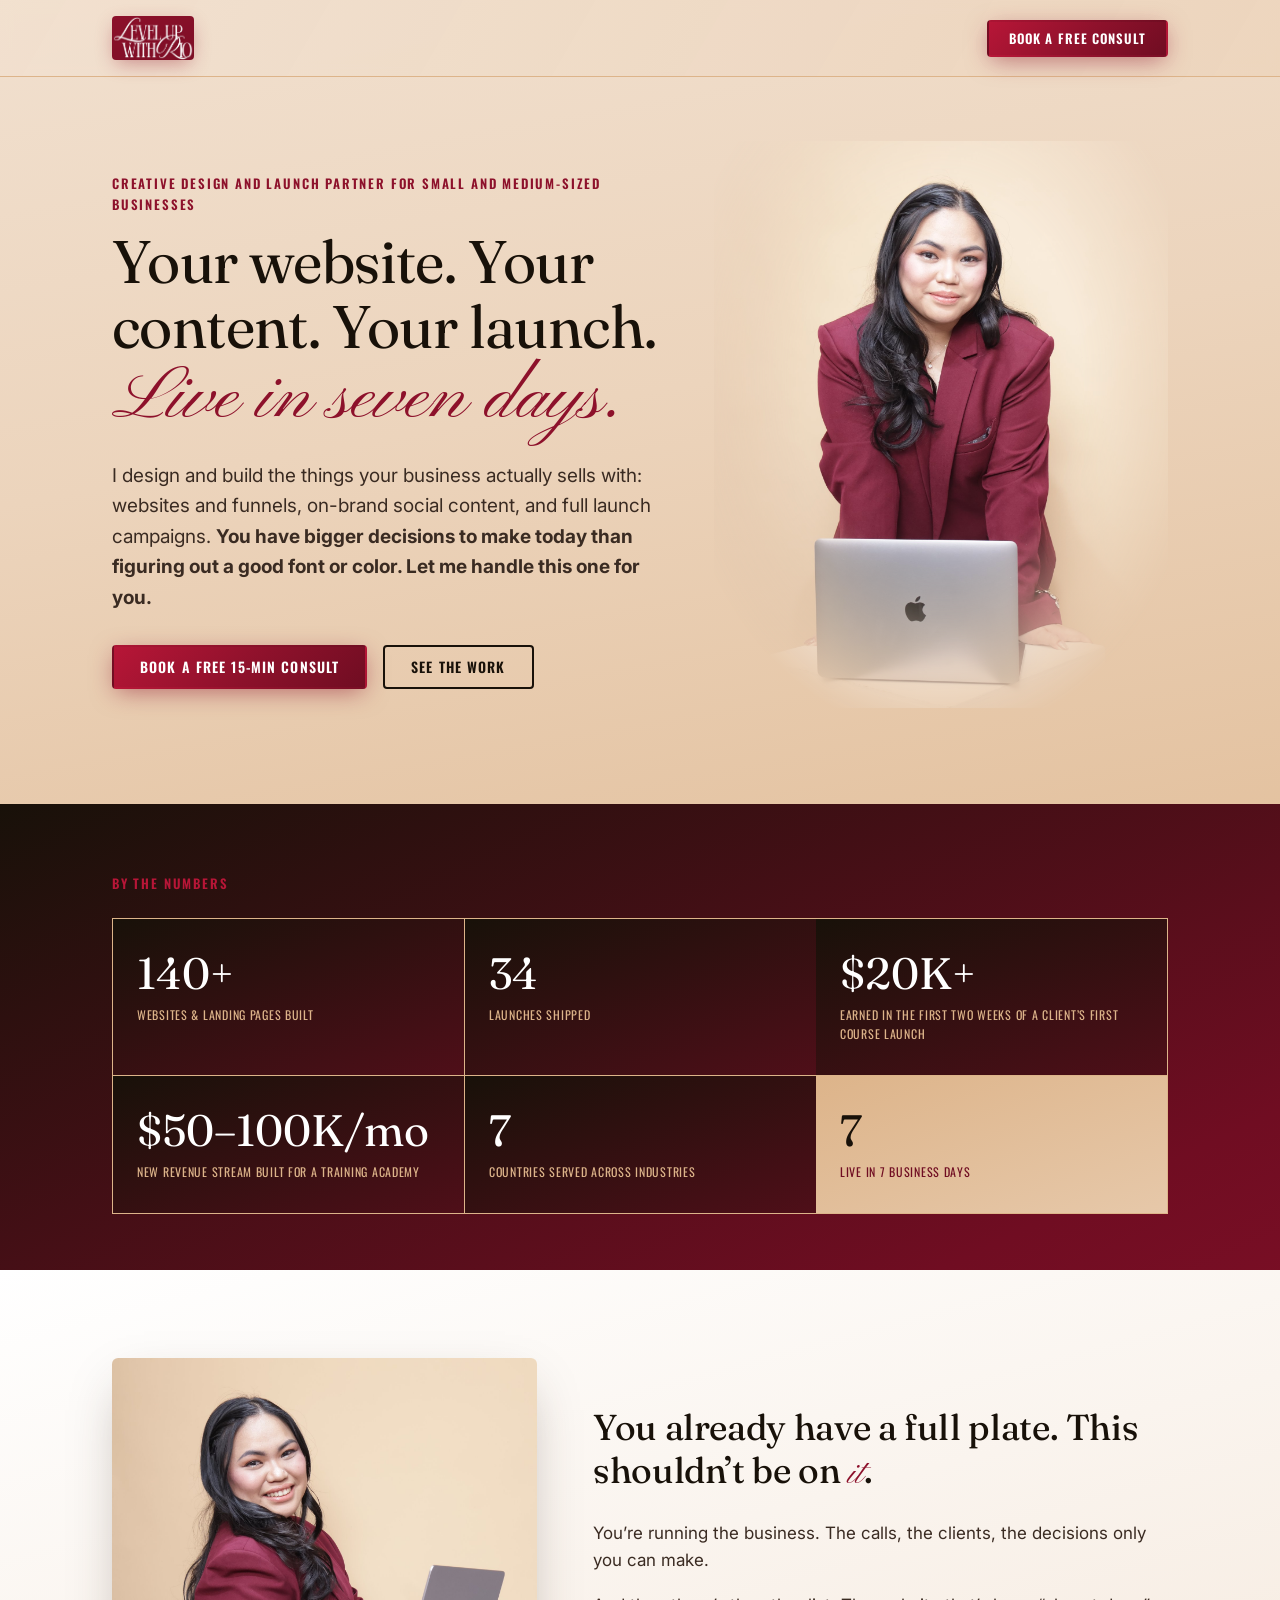
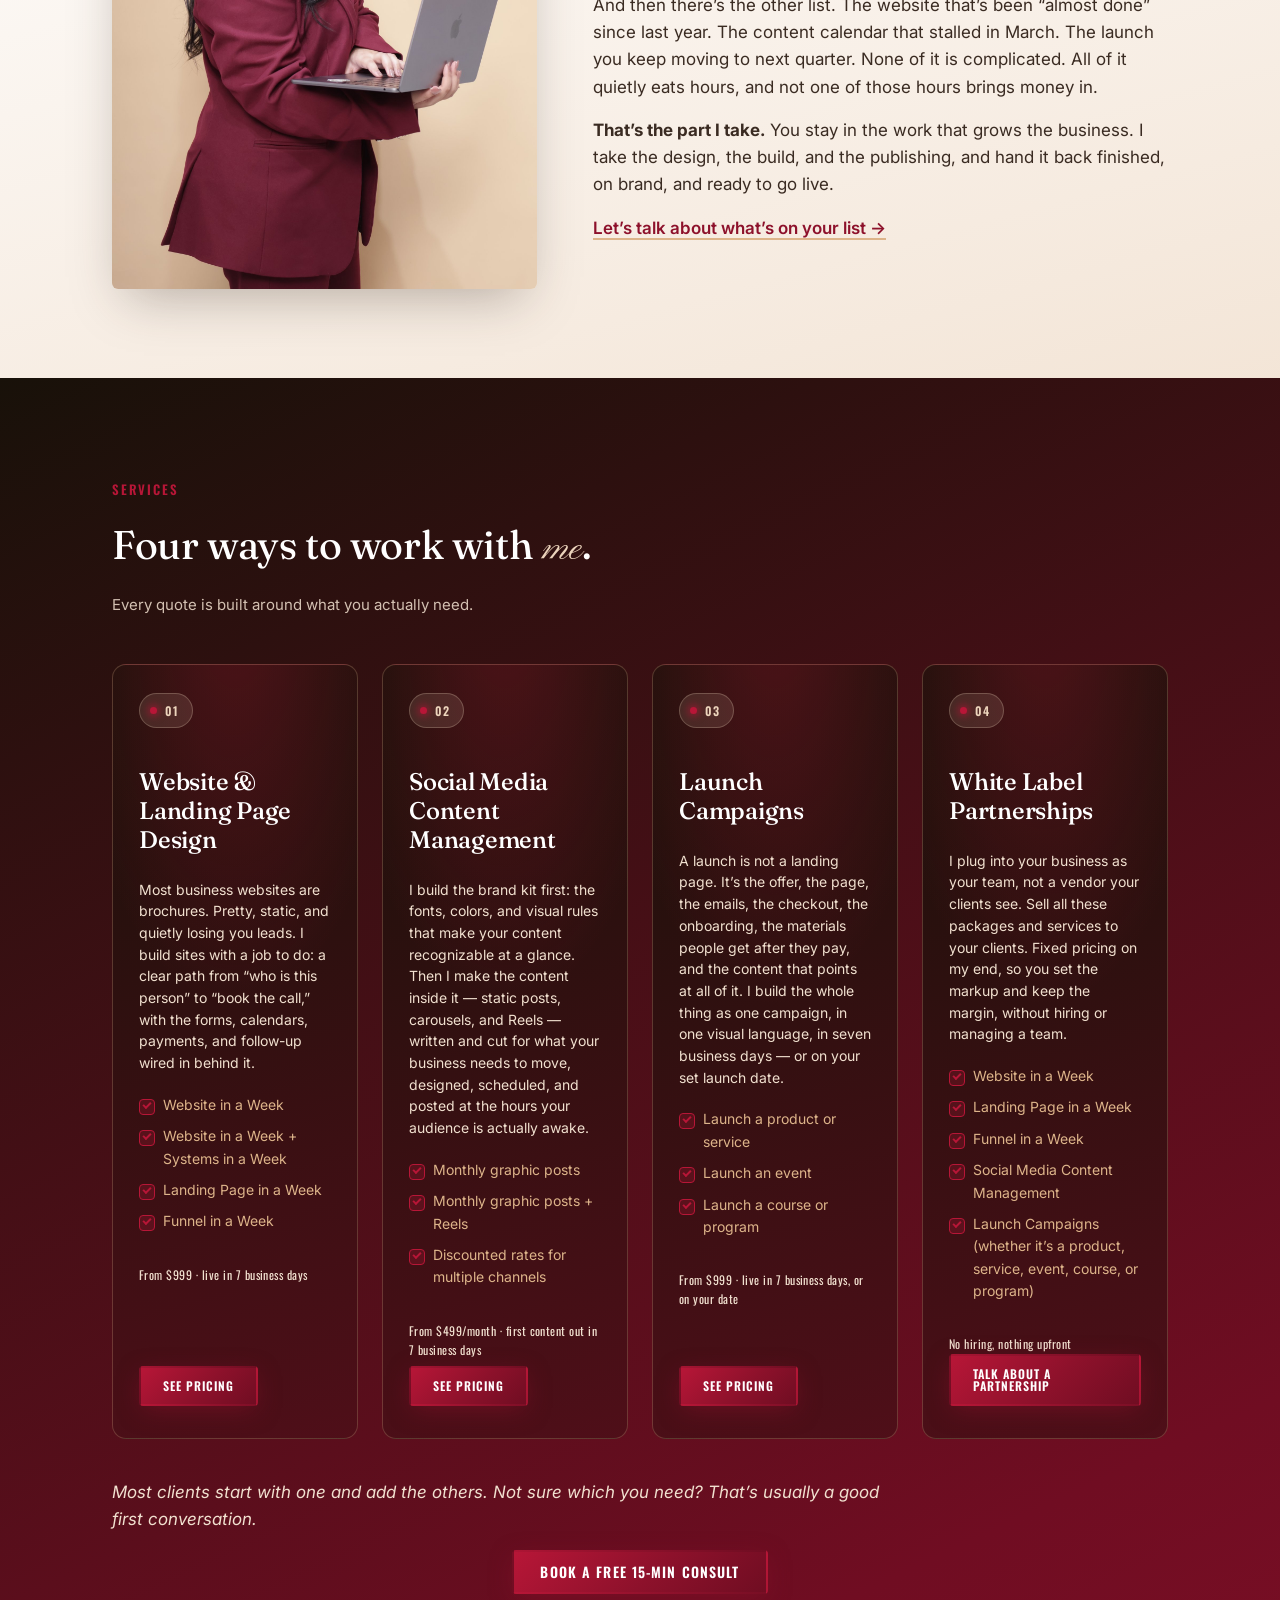
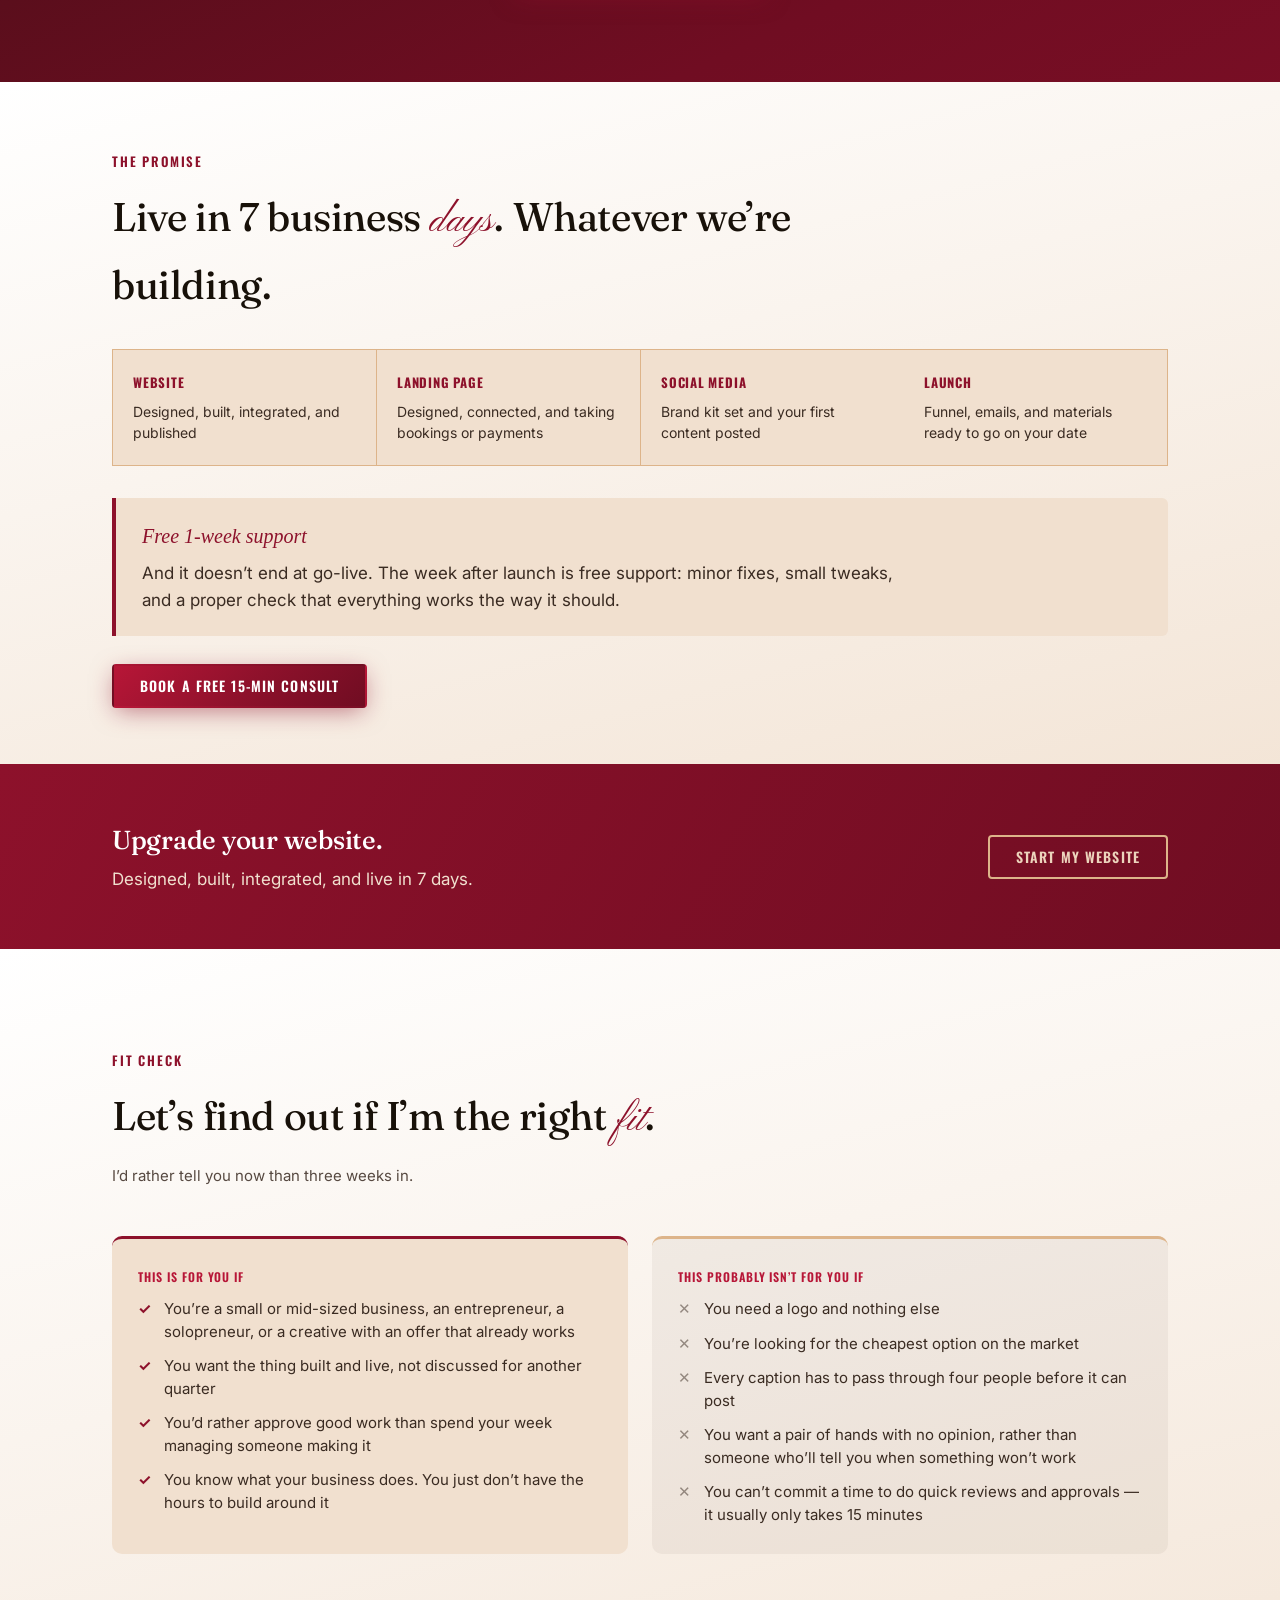
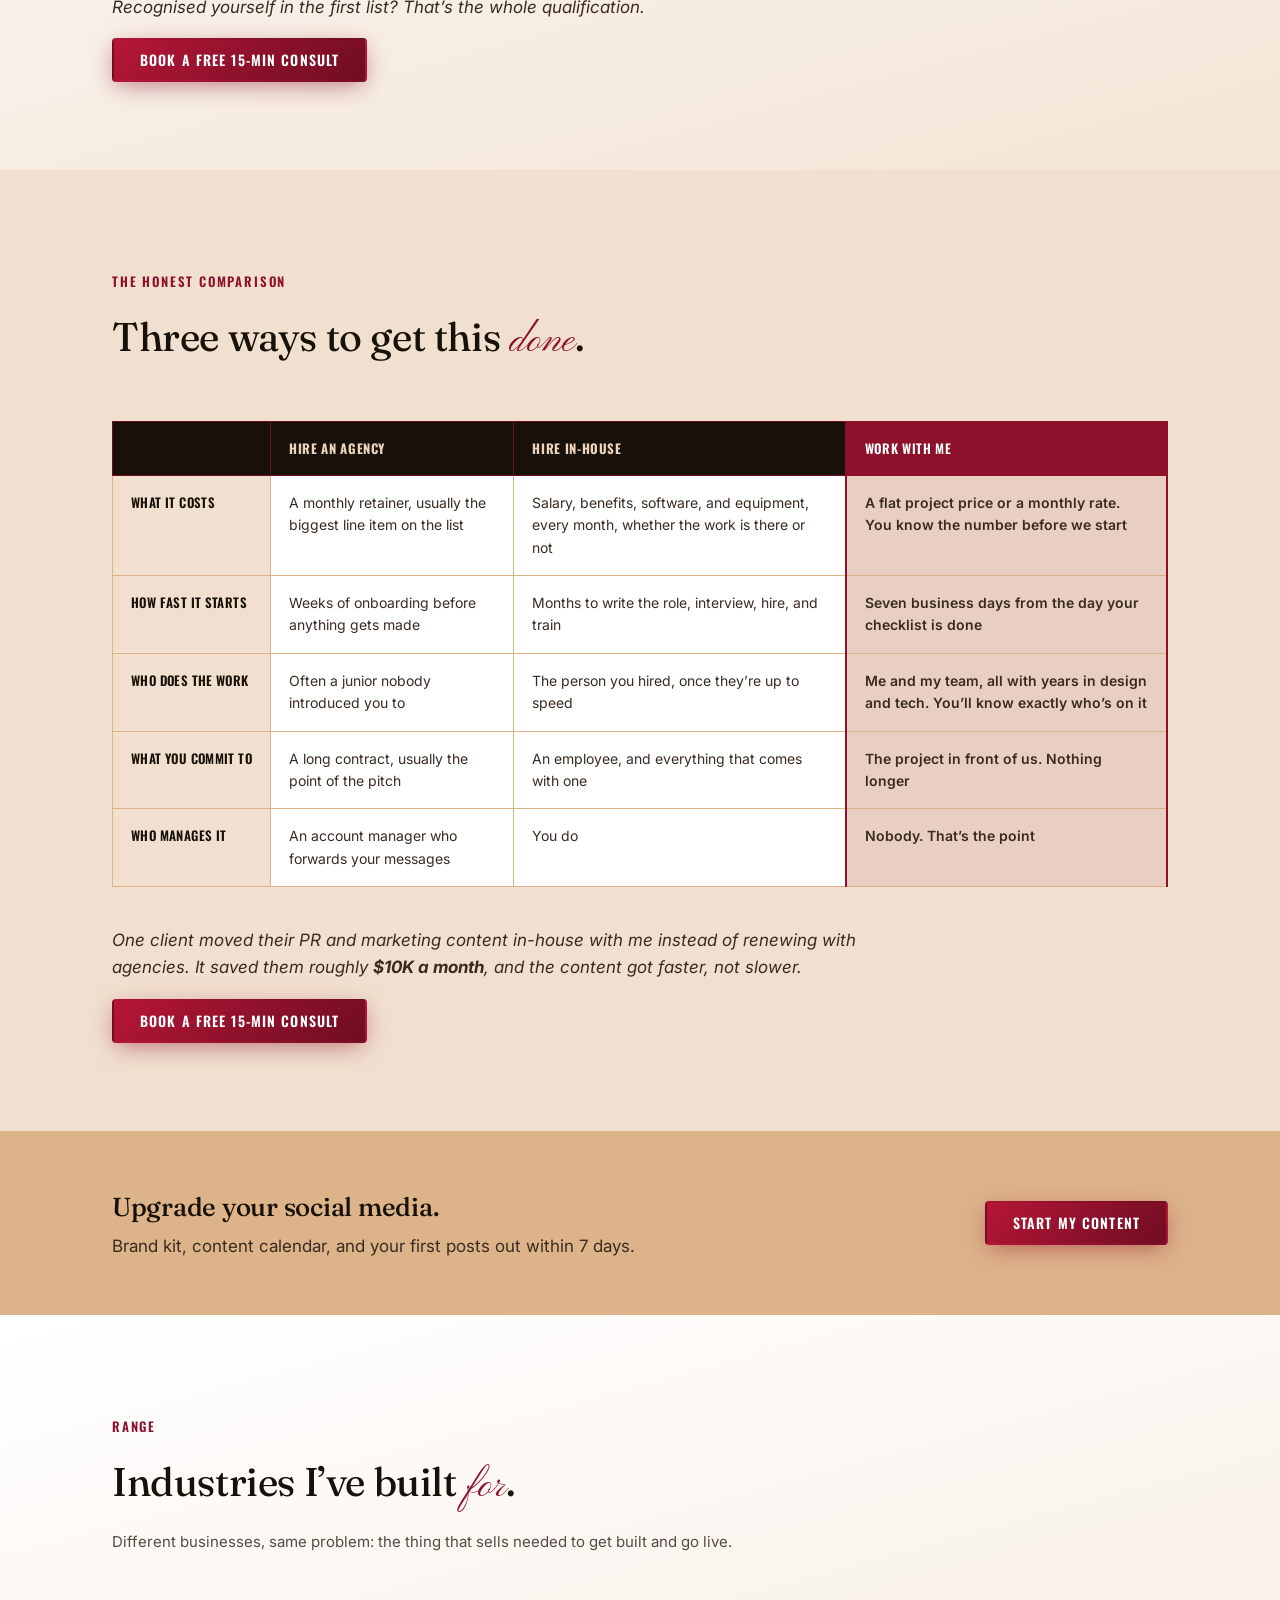
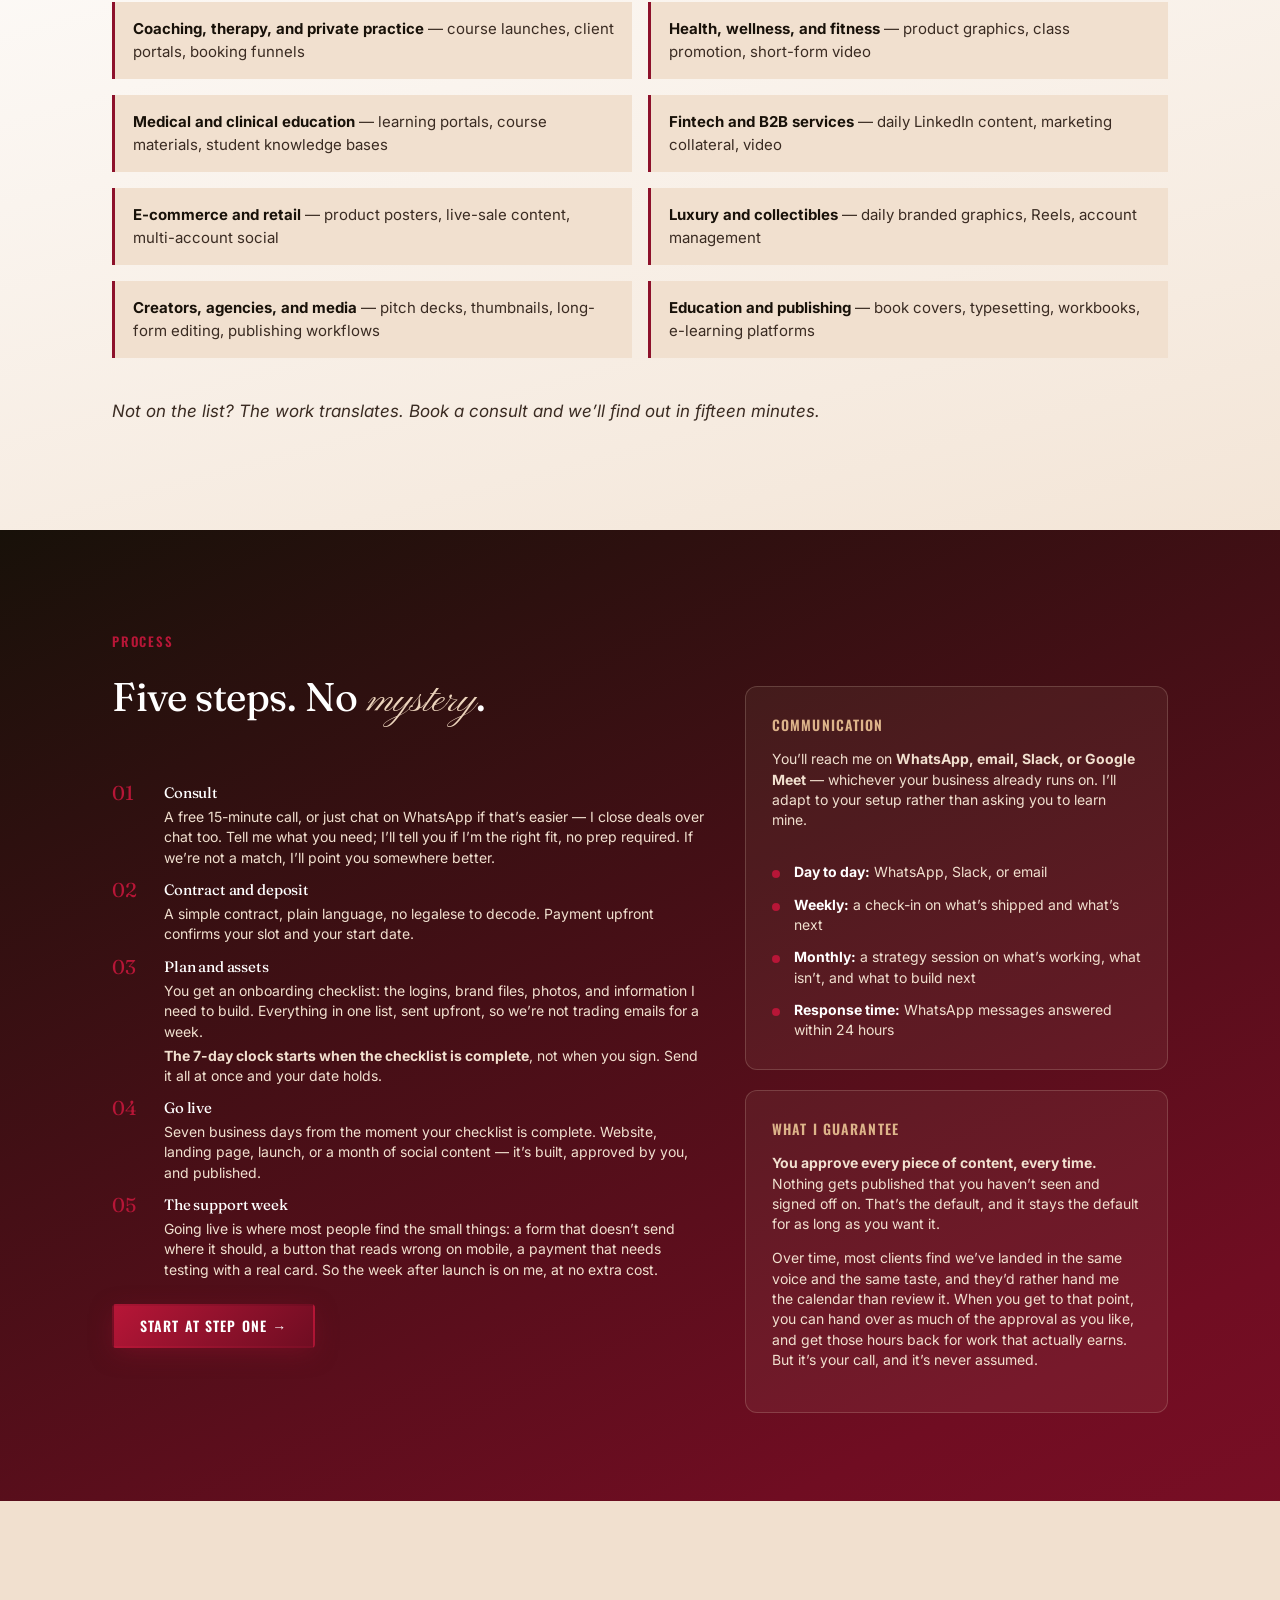
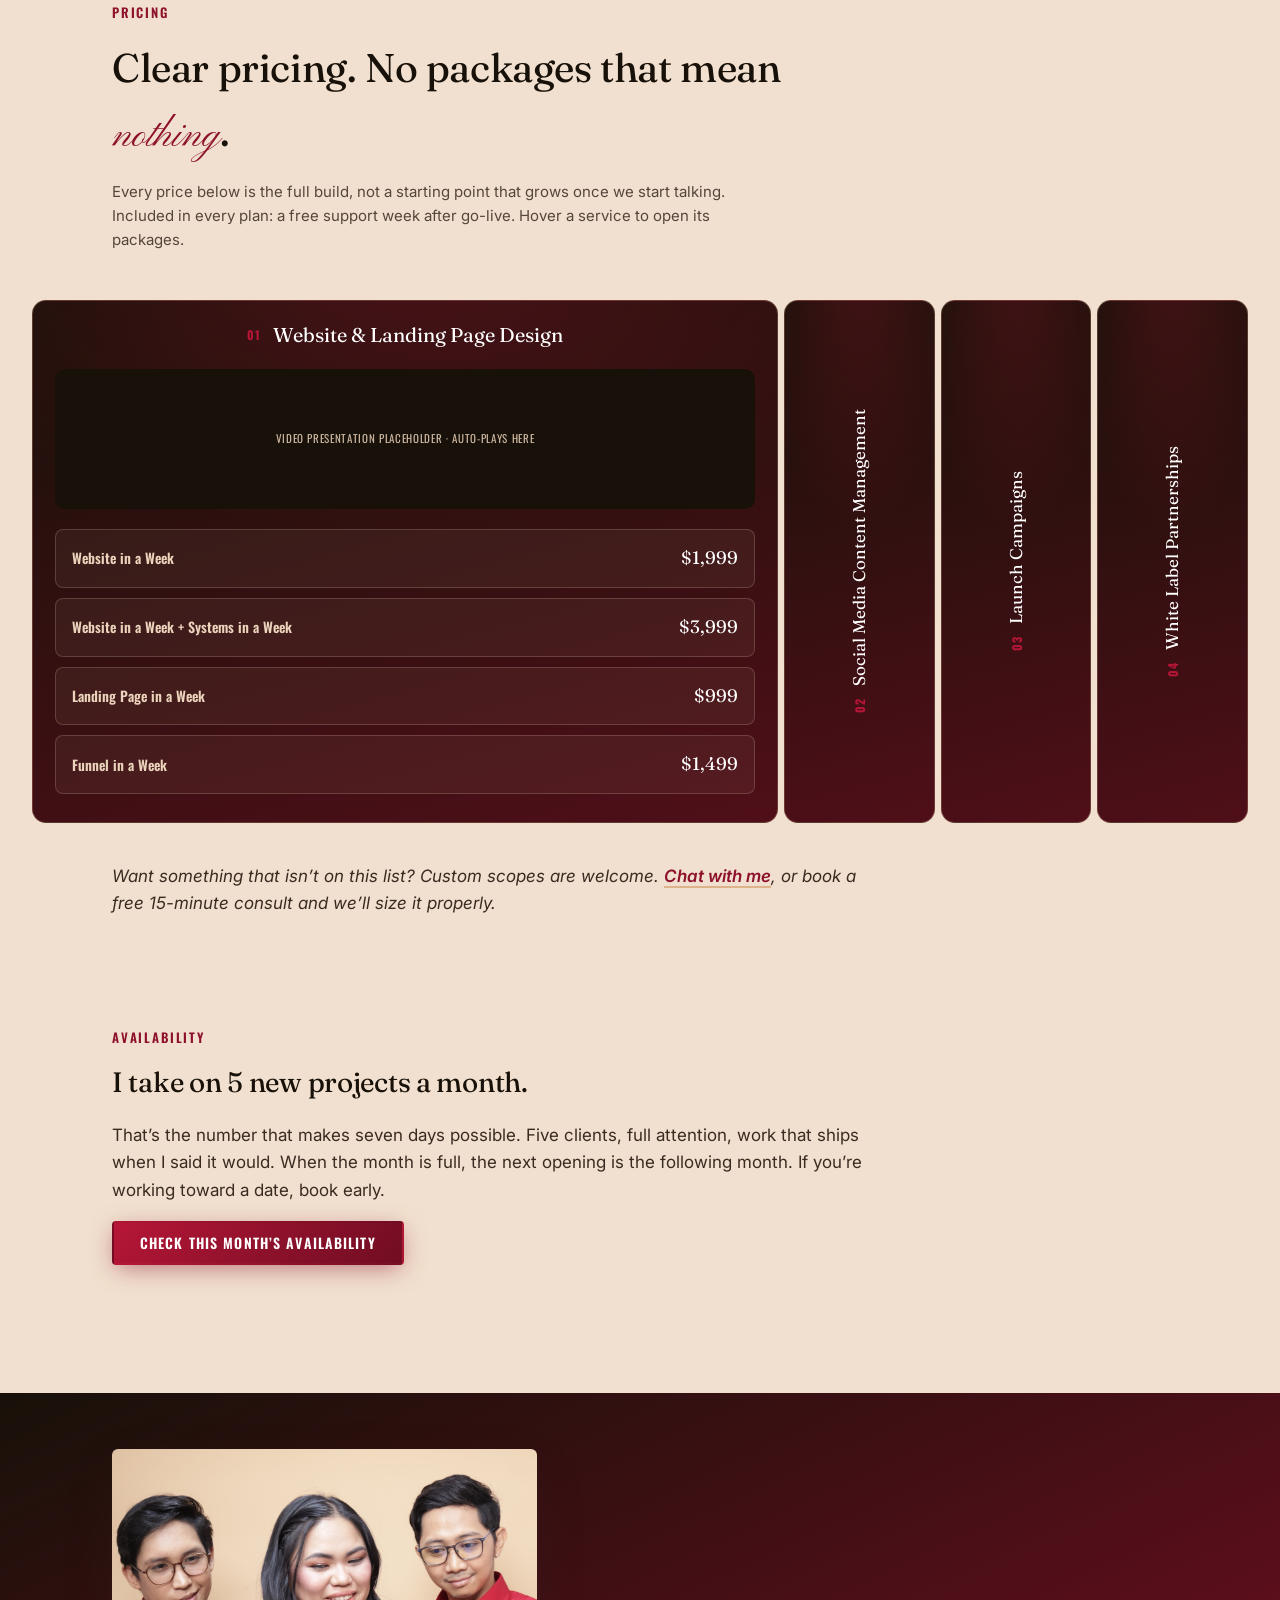
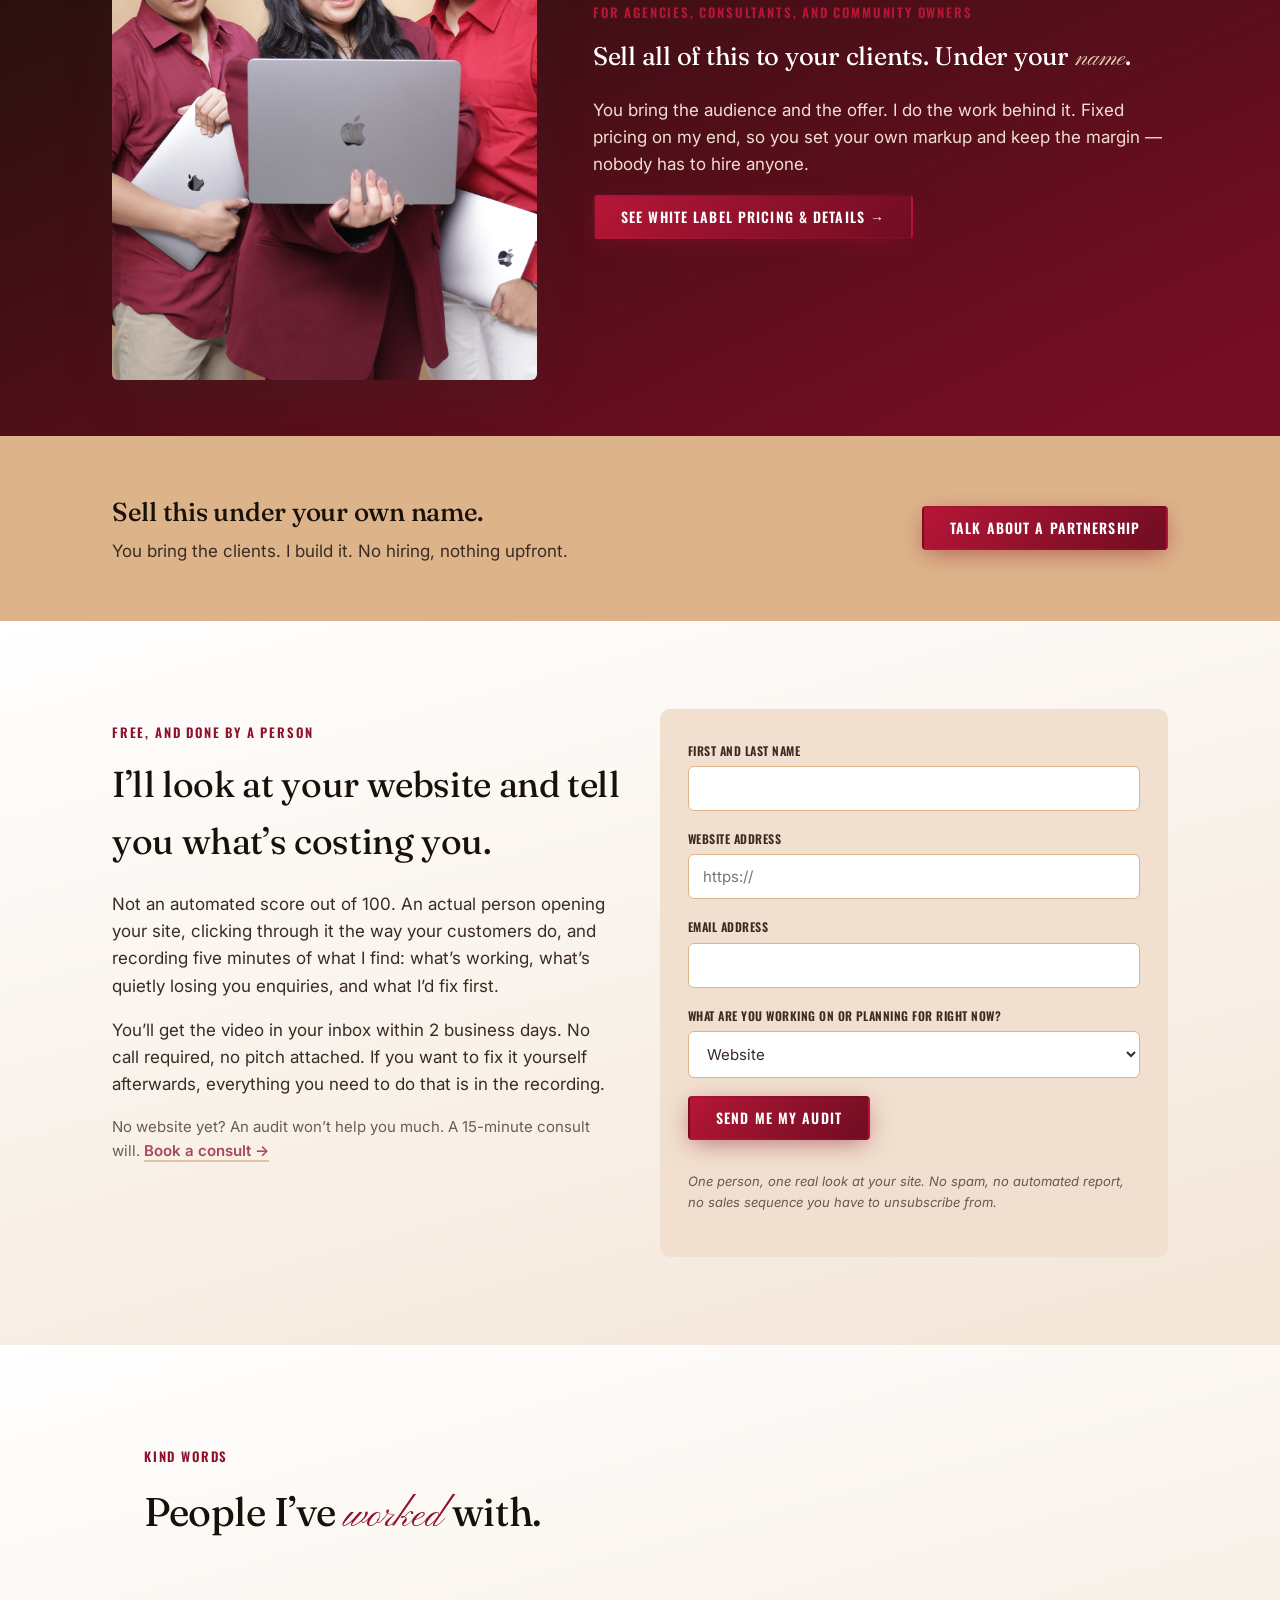
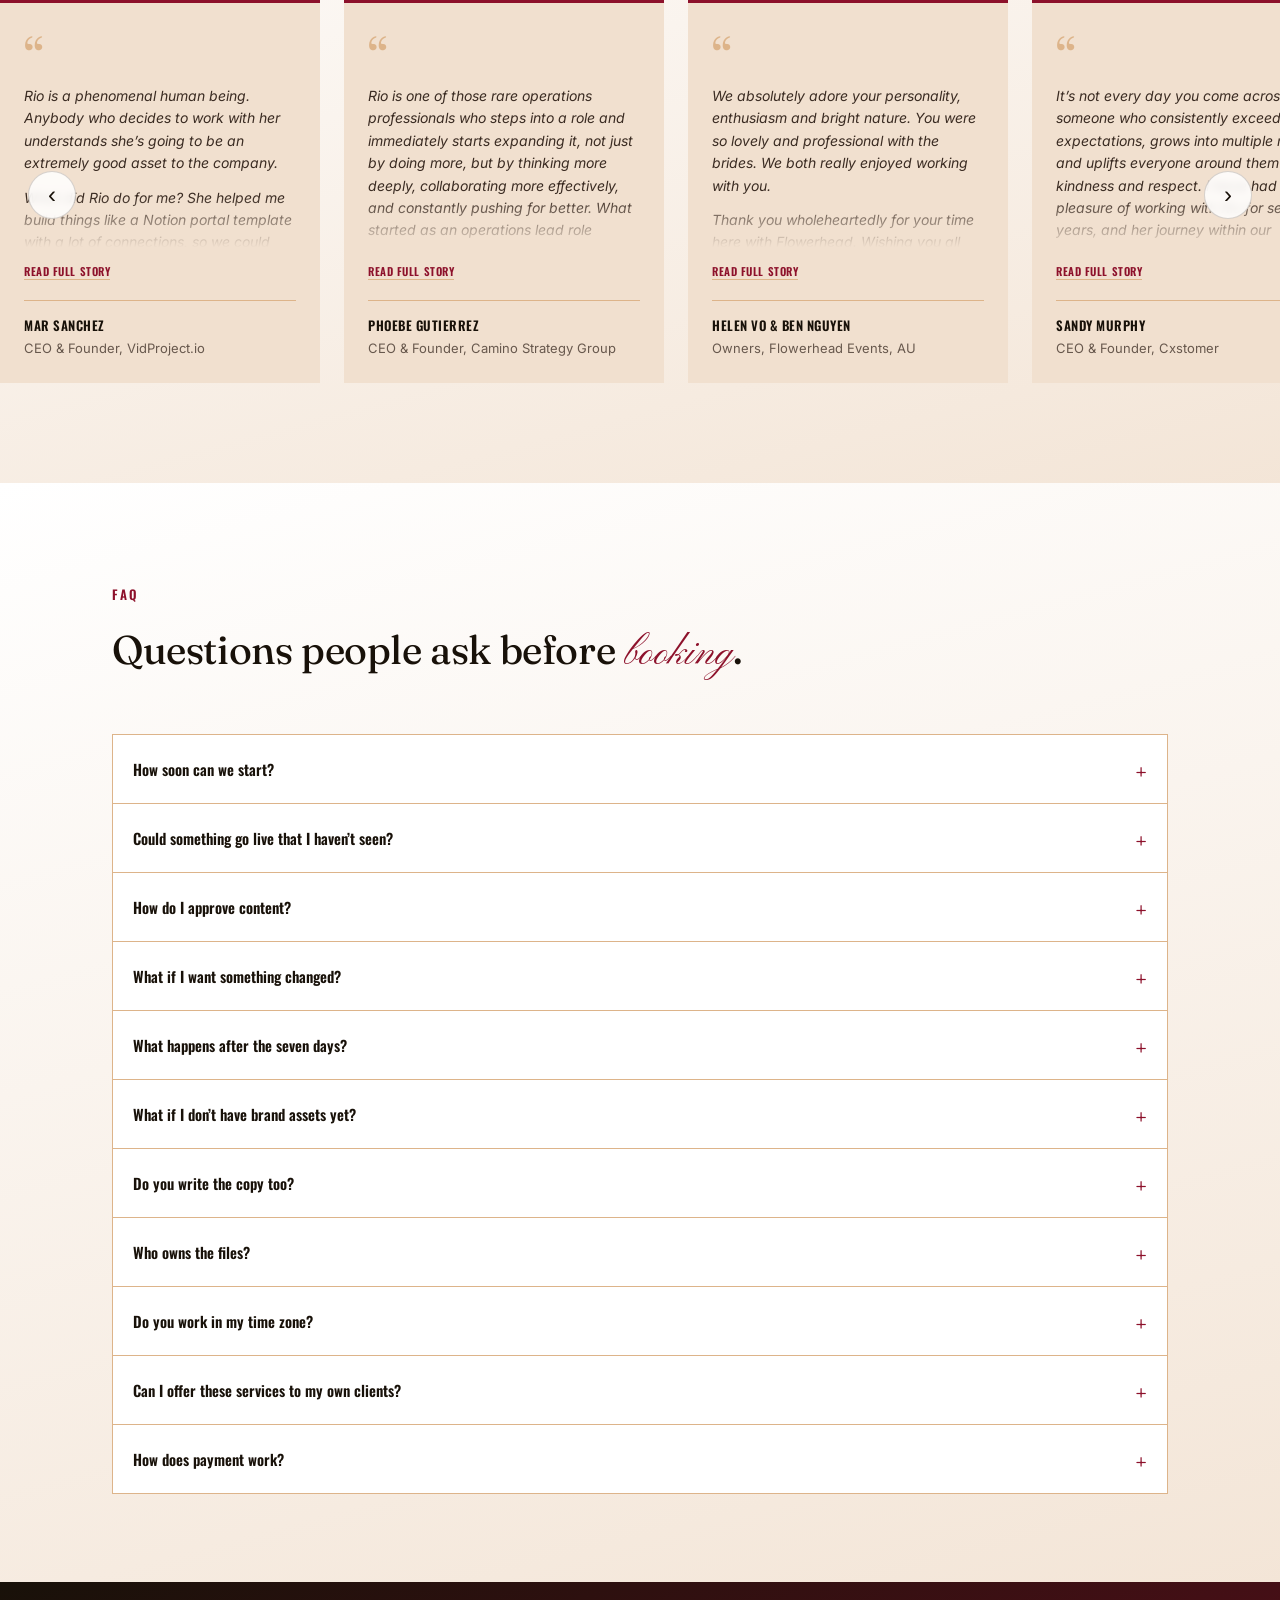
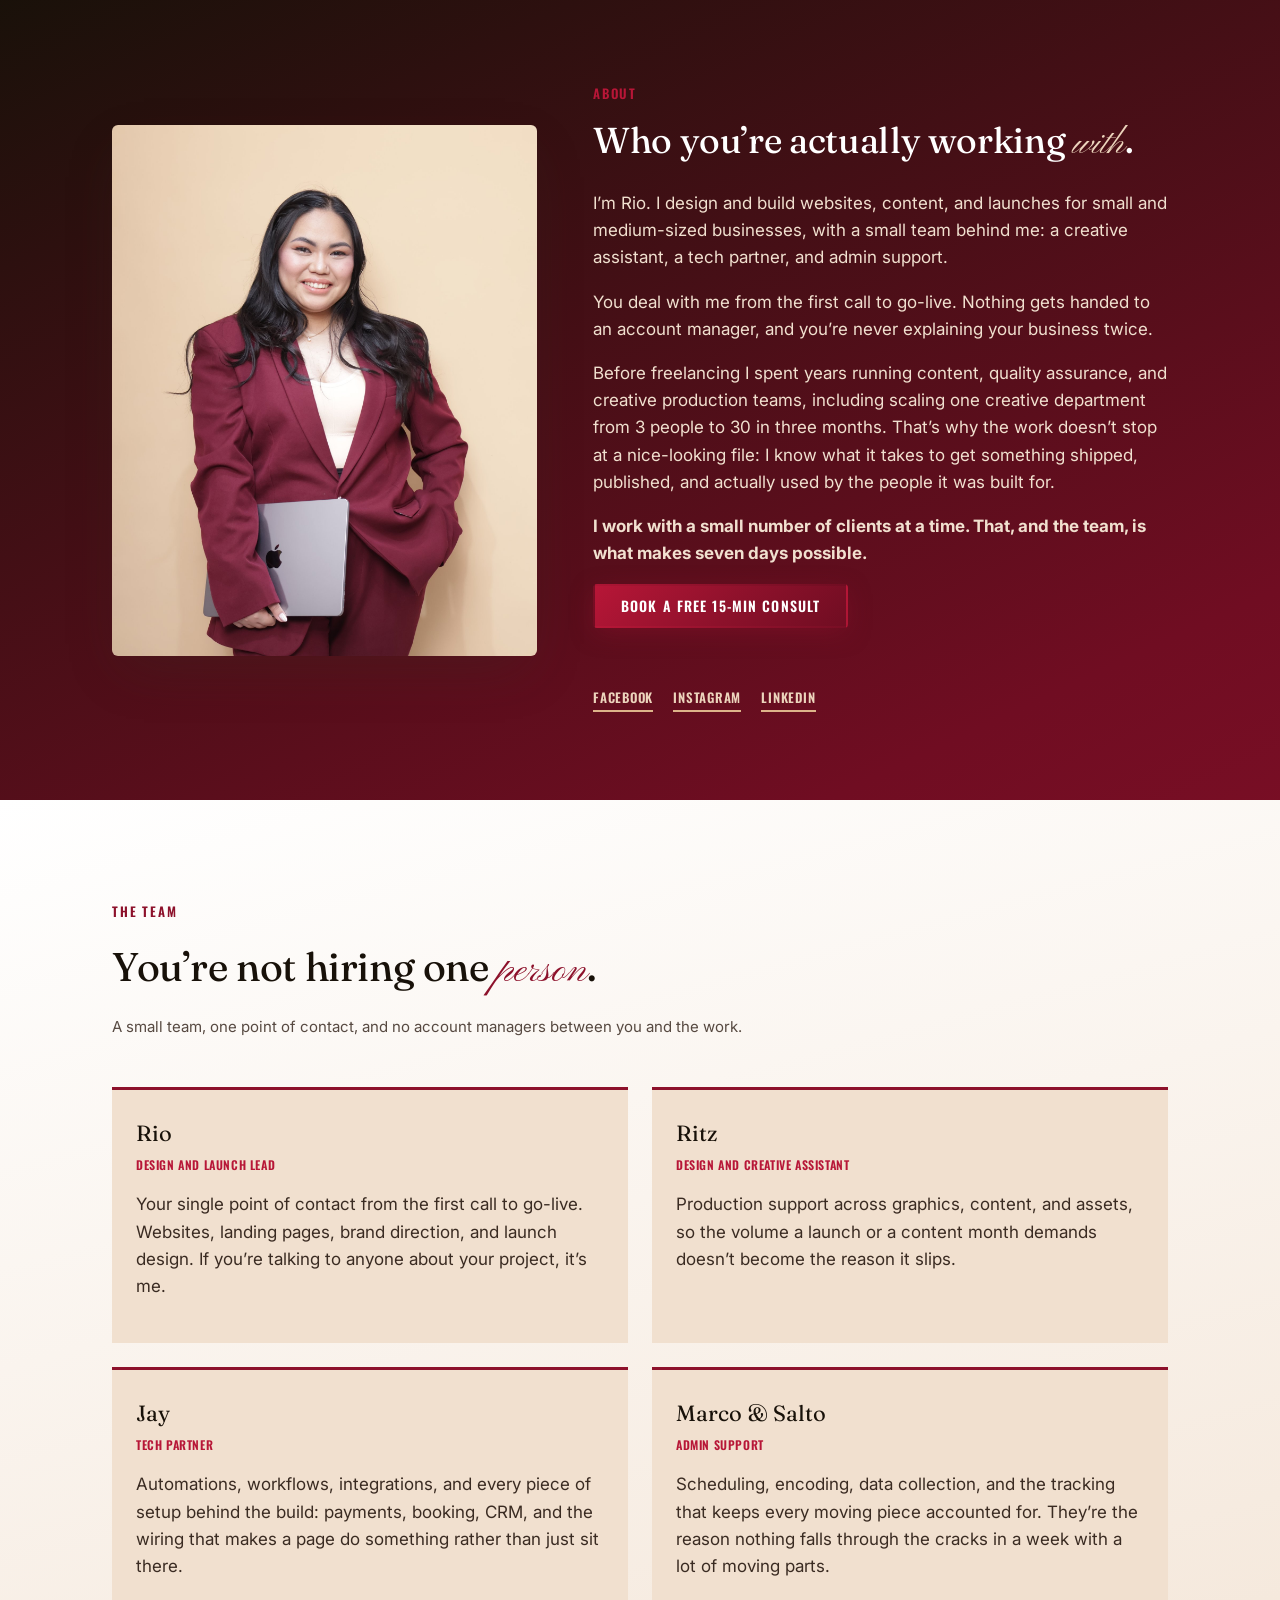
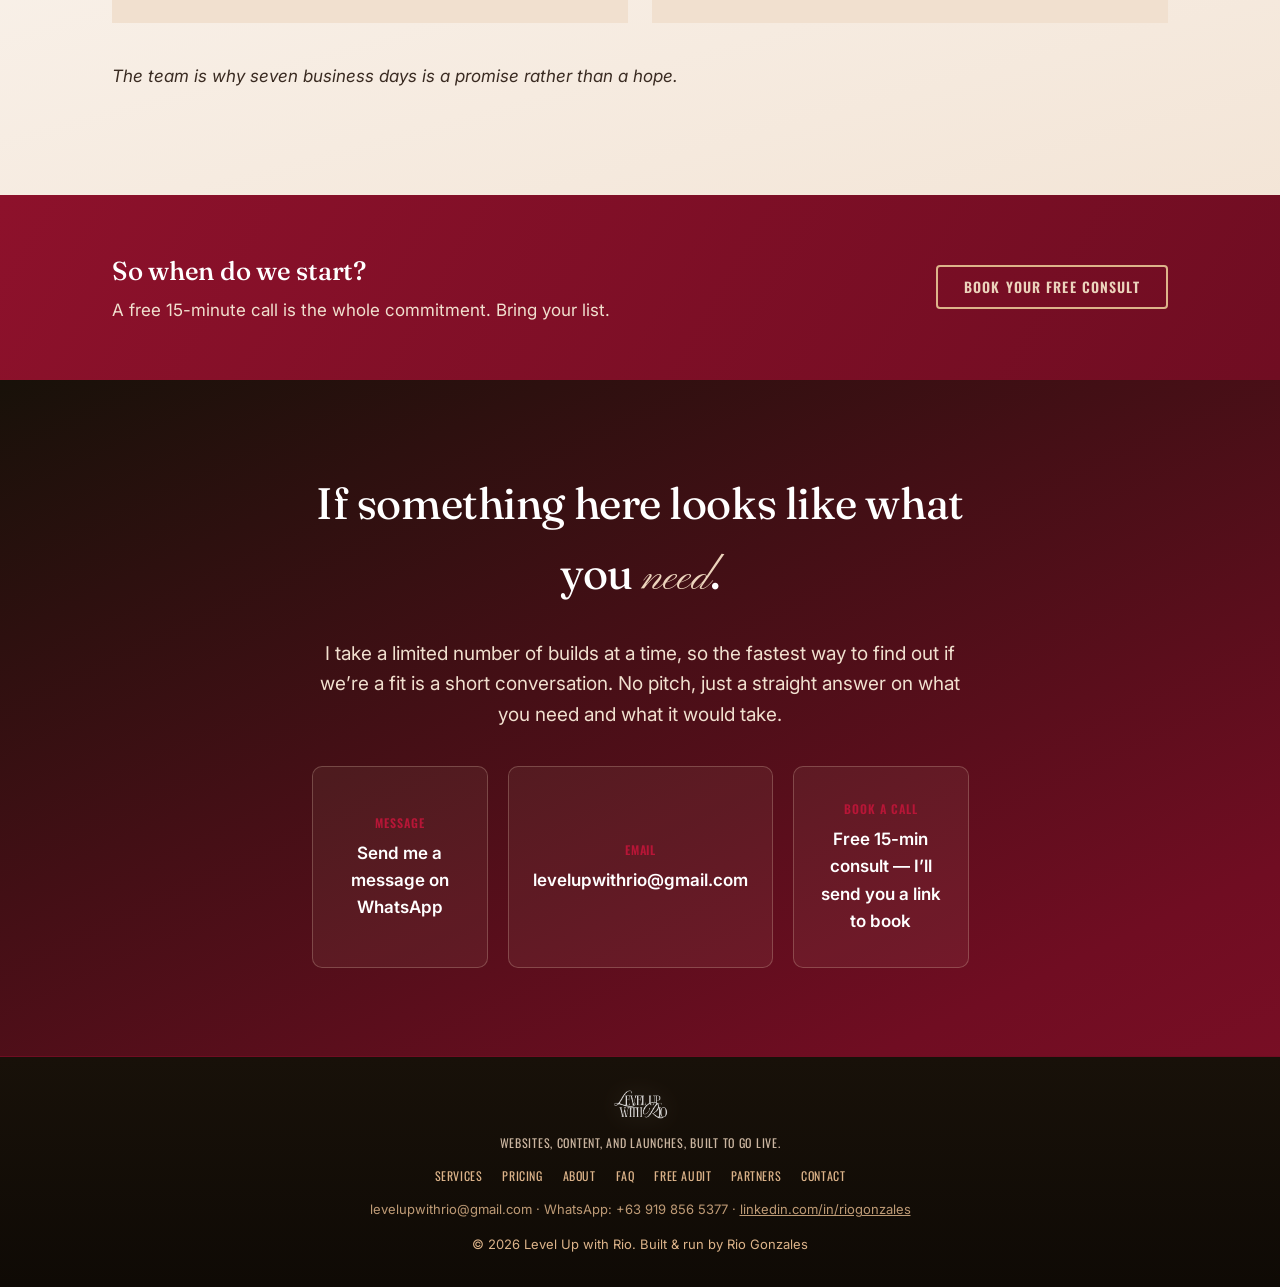
==== commit fc0f86d7: "Add real photo to white label teaser section" ====
--- a/index.html
+++ b/index.html
@@ -734,8 +734,8 @@
   <!-- ============ WHITE LABEL PARTNERSHIPS (SUMMARY) ============ -->
   <section id="partners" class="section-espresso tight">
     <div class="wrap intro-grid intro-grid-photo">
-      <div class="intro-photo photo-placeholder">
-        <span>Photo / graphic placeholder</span>
+      <div class="intro-photo">
+        <img src="assets/img/team/partners.jpg" alt="Rio Gonzales and her team, ready to build under your brand">
       </div>
       <div>
         <p class="eyebrow" style="color: var(--ruby);">For agencies, consultants, and community owners</p>
--- a/styles.css
+++ b/styles.css
@@ -907,15 +907,16 @@
 
 .center { text-align: center; margin-left: auto; margin-right: auto; }
 
-/* ---------- heading fade-in ---------- */
-
-.fade-heading {
+/* ---------- scroll reveal ---------- */
+
+.reveal {
   opacity: 0;
-  transform: translateY(18px);
-  transition: opacity 0.8s ease, transform 0.8s ease;
-}
-
-.fade-heading-visible {
+  transform: translateY(22px);
+  transition: opacity 0.7s ease, transform 0.7s ease;
+  will-change: opacity, transform;
+}
+
+.reveal-visible {
   opacity: 1;
   transform: translateY(0);
 }
@@ -947,7 +948,7 @@
 
 @media (prefers-reduced-motion: reduce) {
   .cursor-sparkle { display: none; }
-  .fade-heading {
+  .reveal {
     opacity: 1;
     transform: none;
     transition: none;
@@ -1341,7 +1342,7 @@
 }
 
 @media (max-width: 900px) {
-  .accordion-panel { flex-grow: 1 !important; min-width: 0 !important; }
+  .accordion-panel { flex: none !important; width: 100%; min-width: 0 !important; }
 }
 
 .accordion-panel-rail {
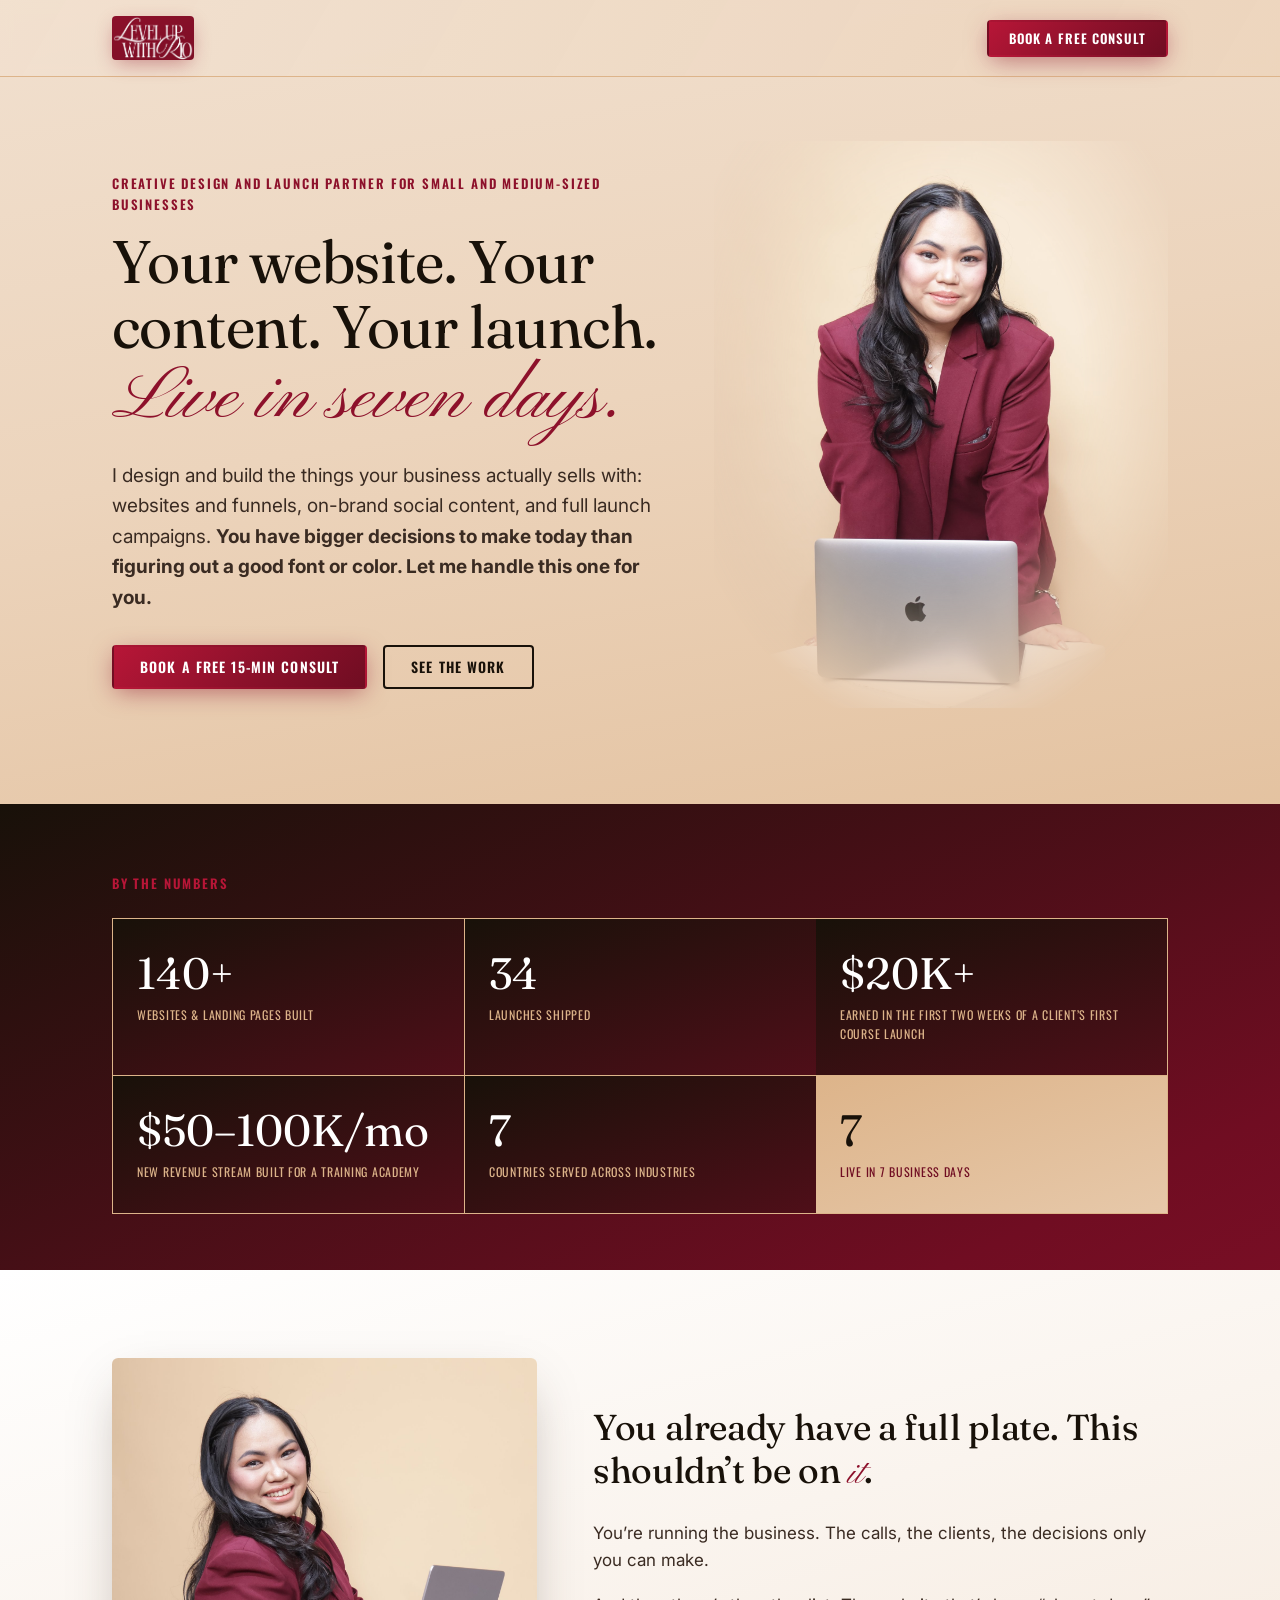
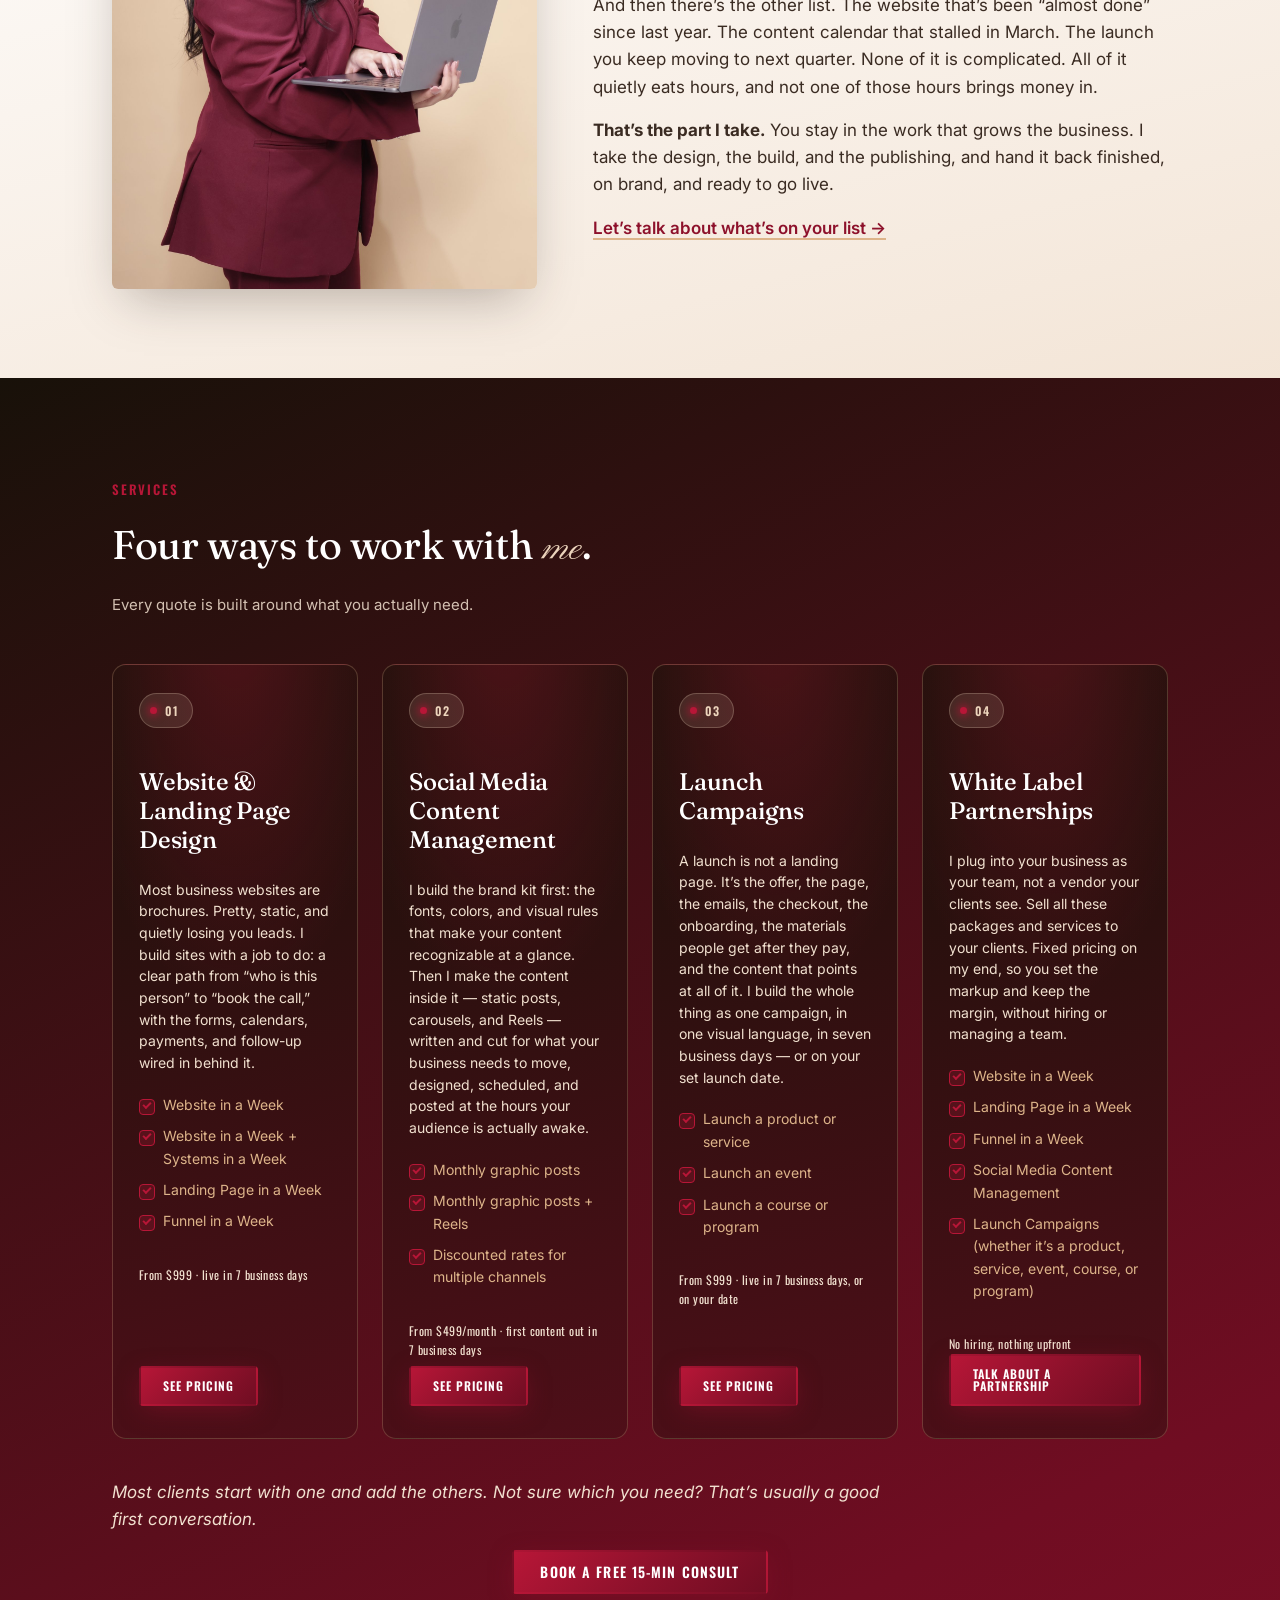
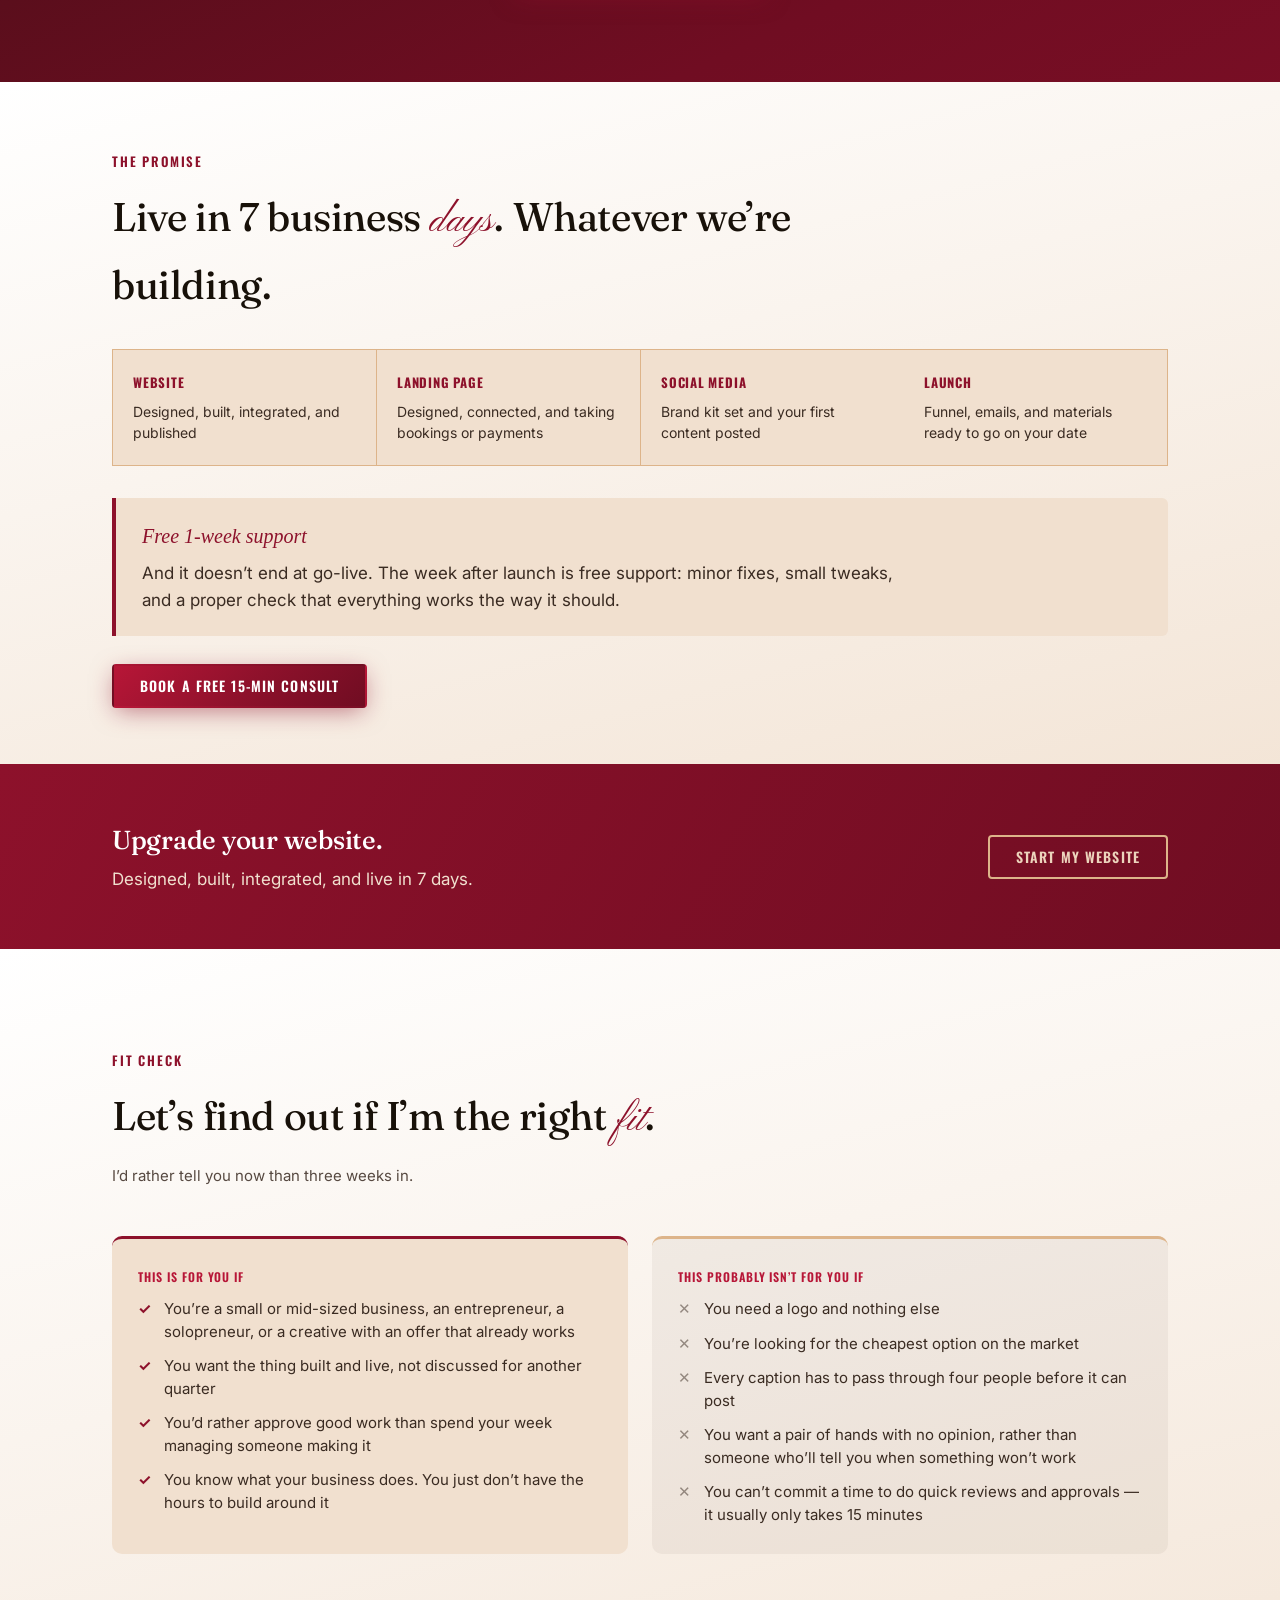
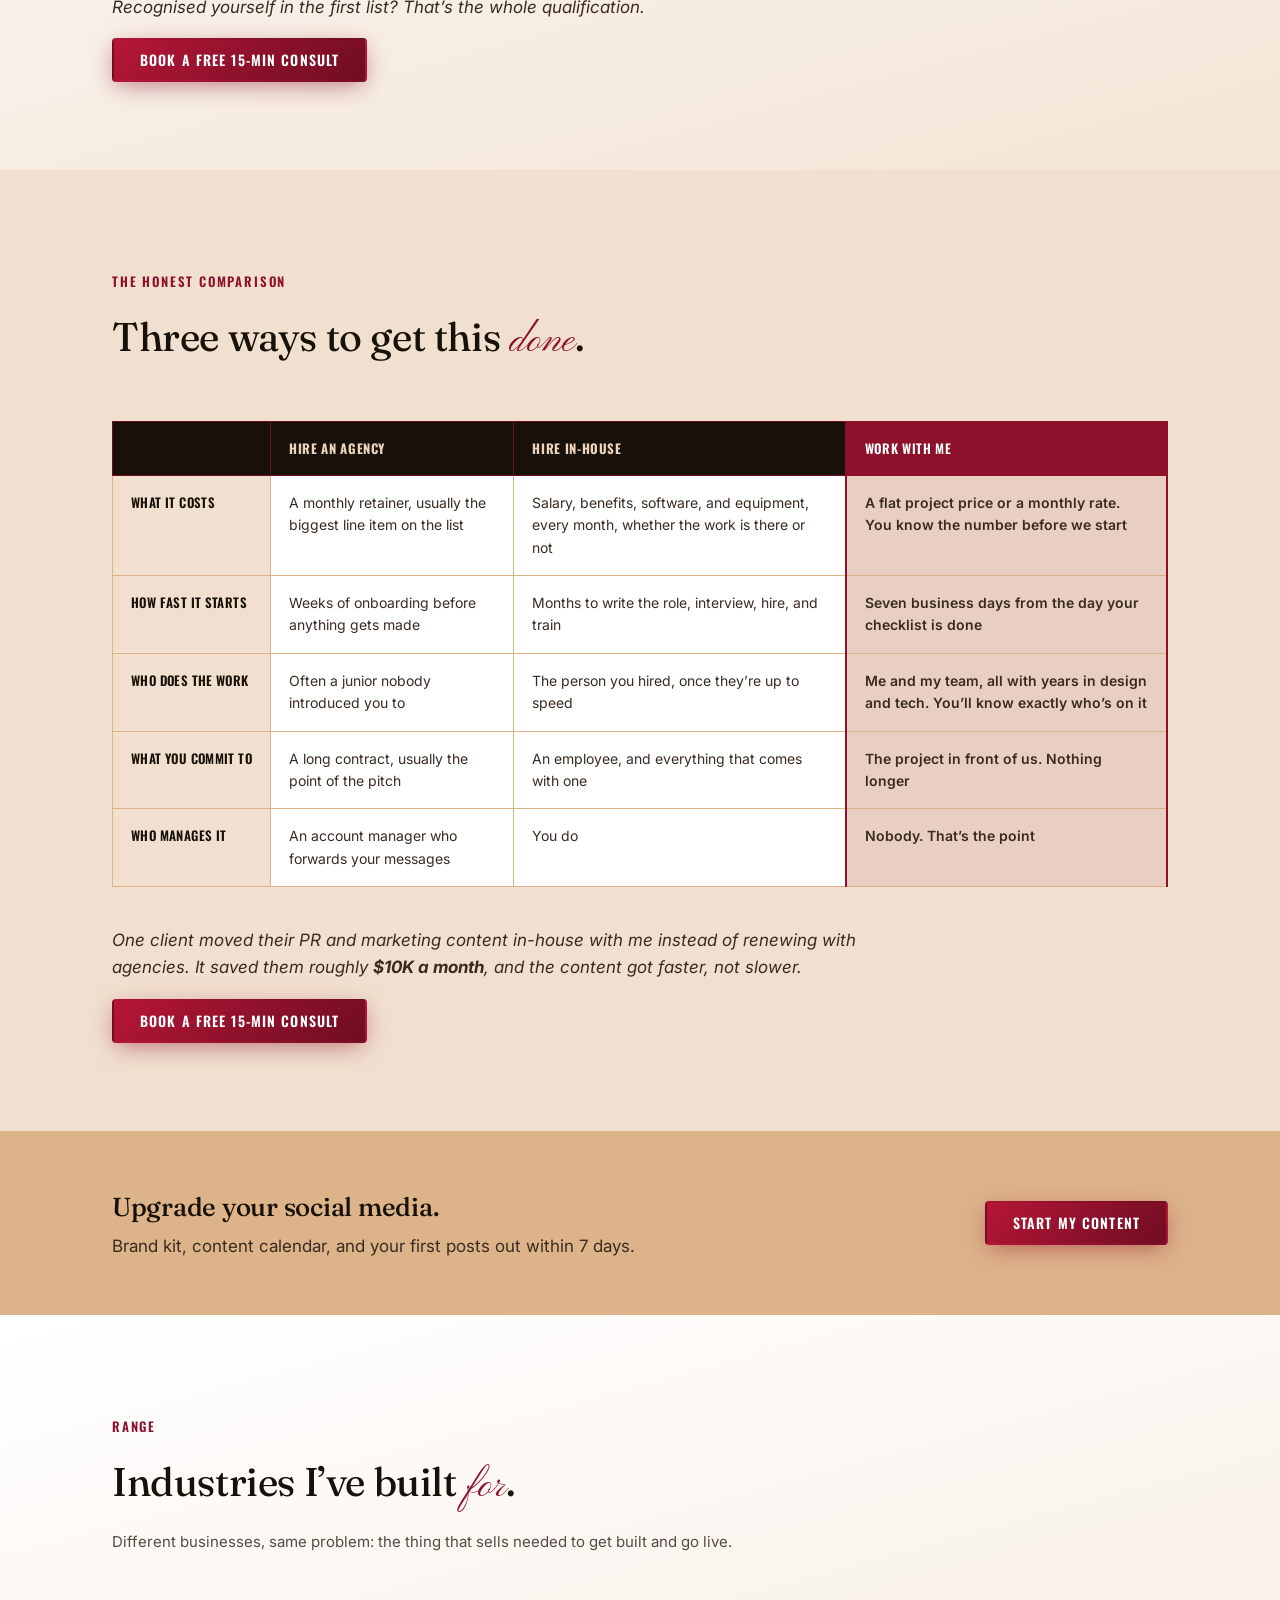
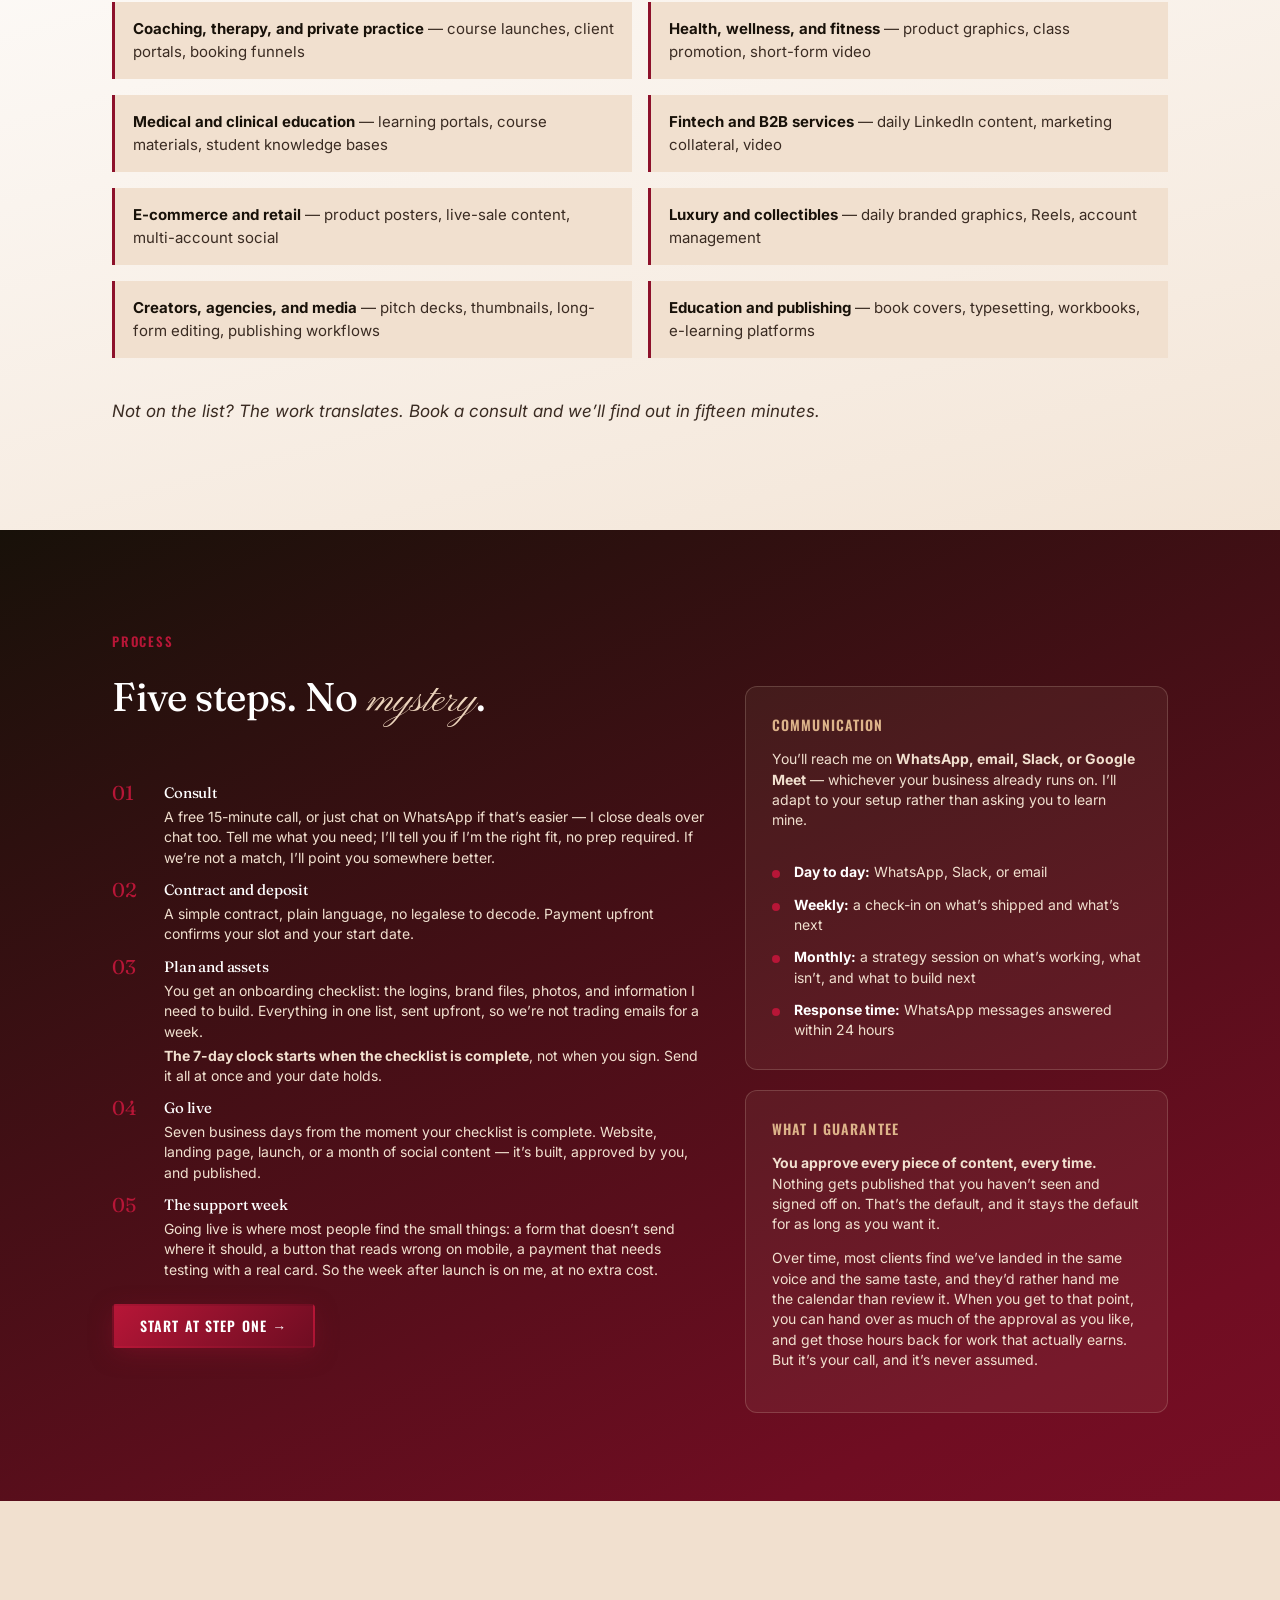
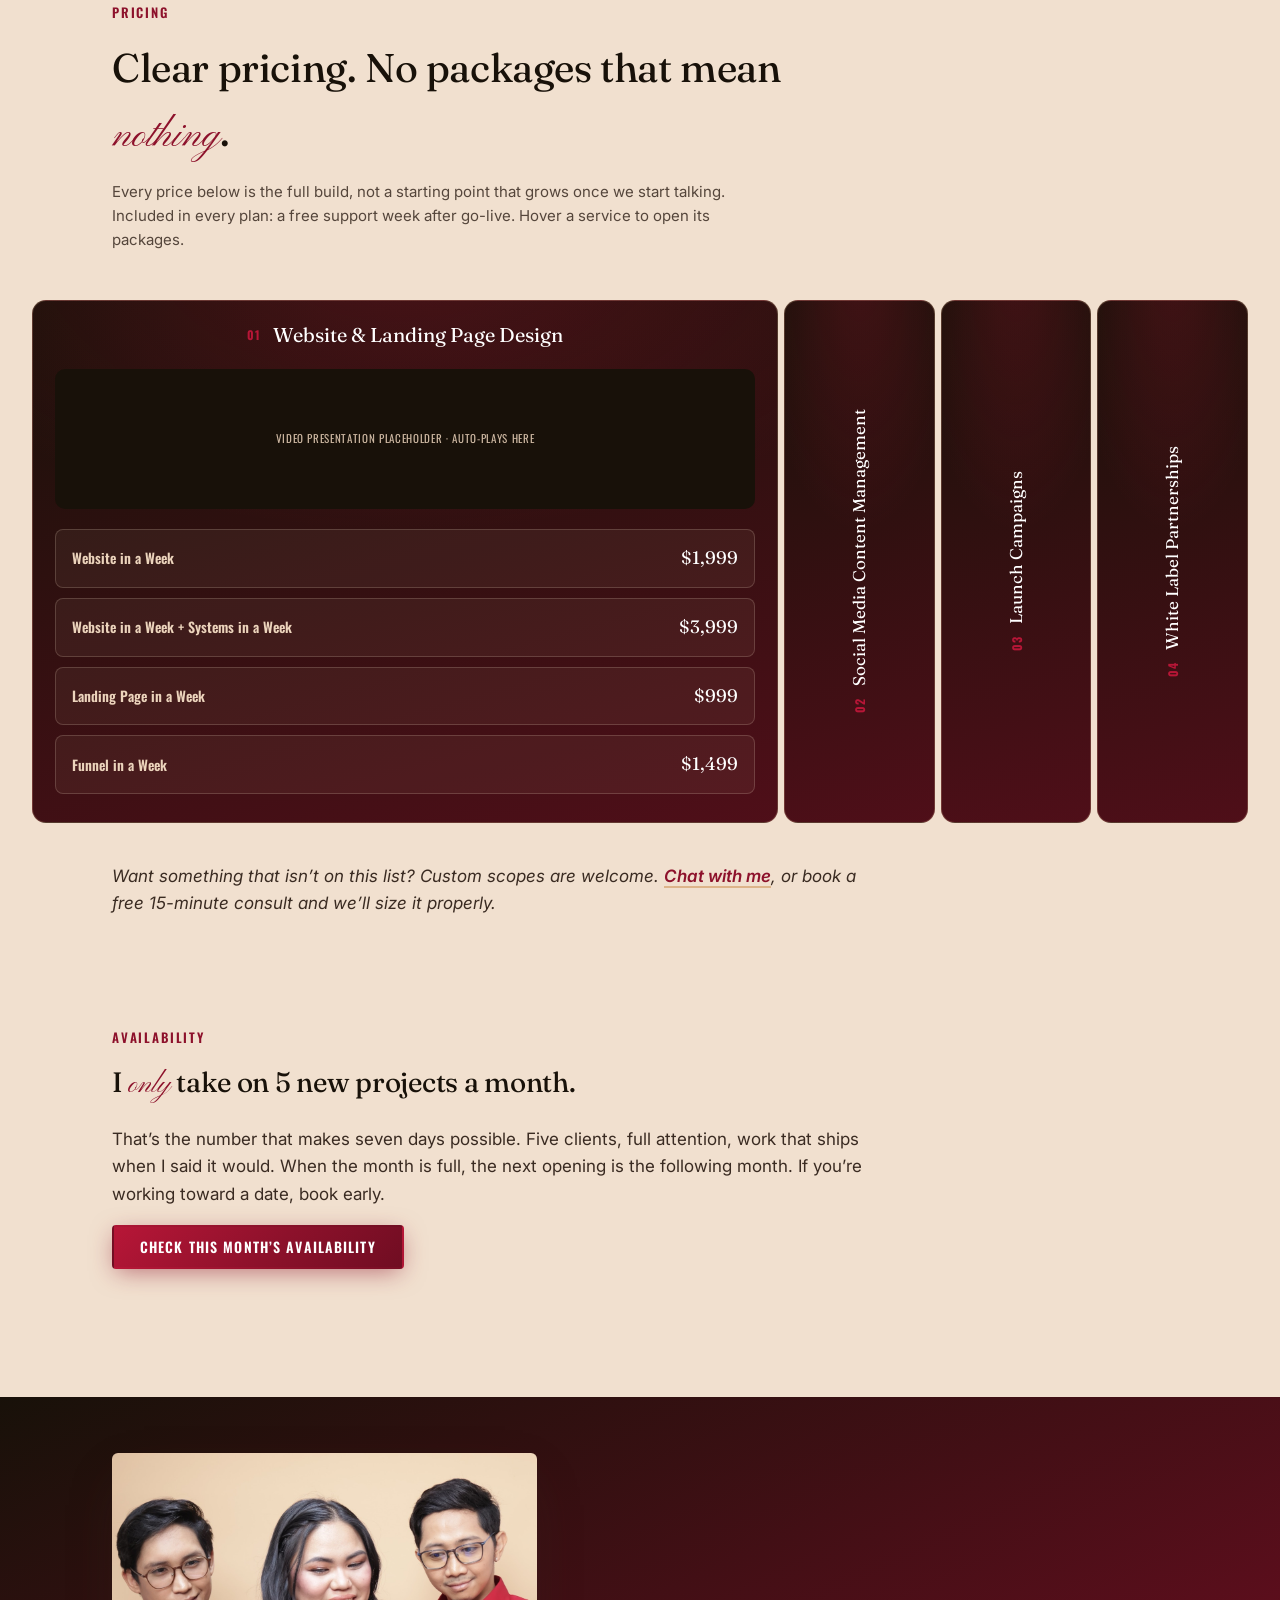
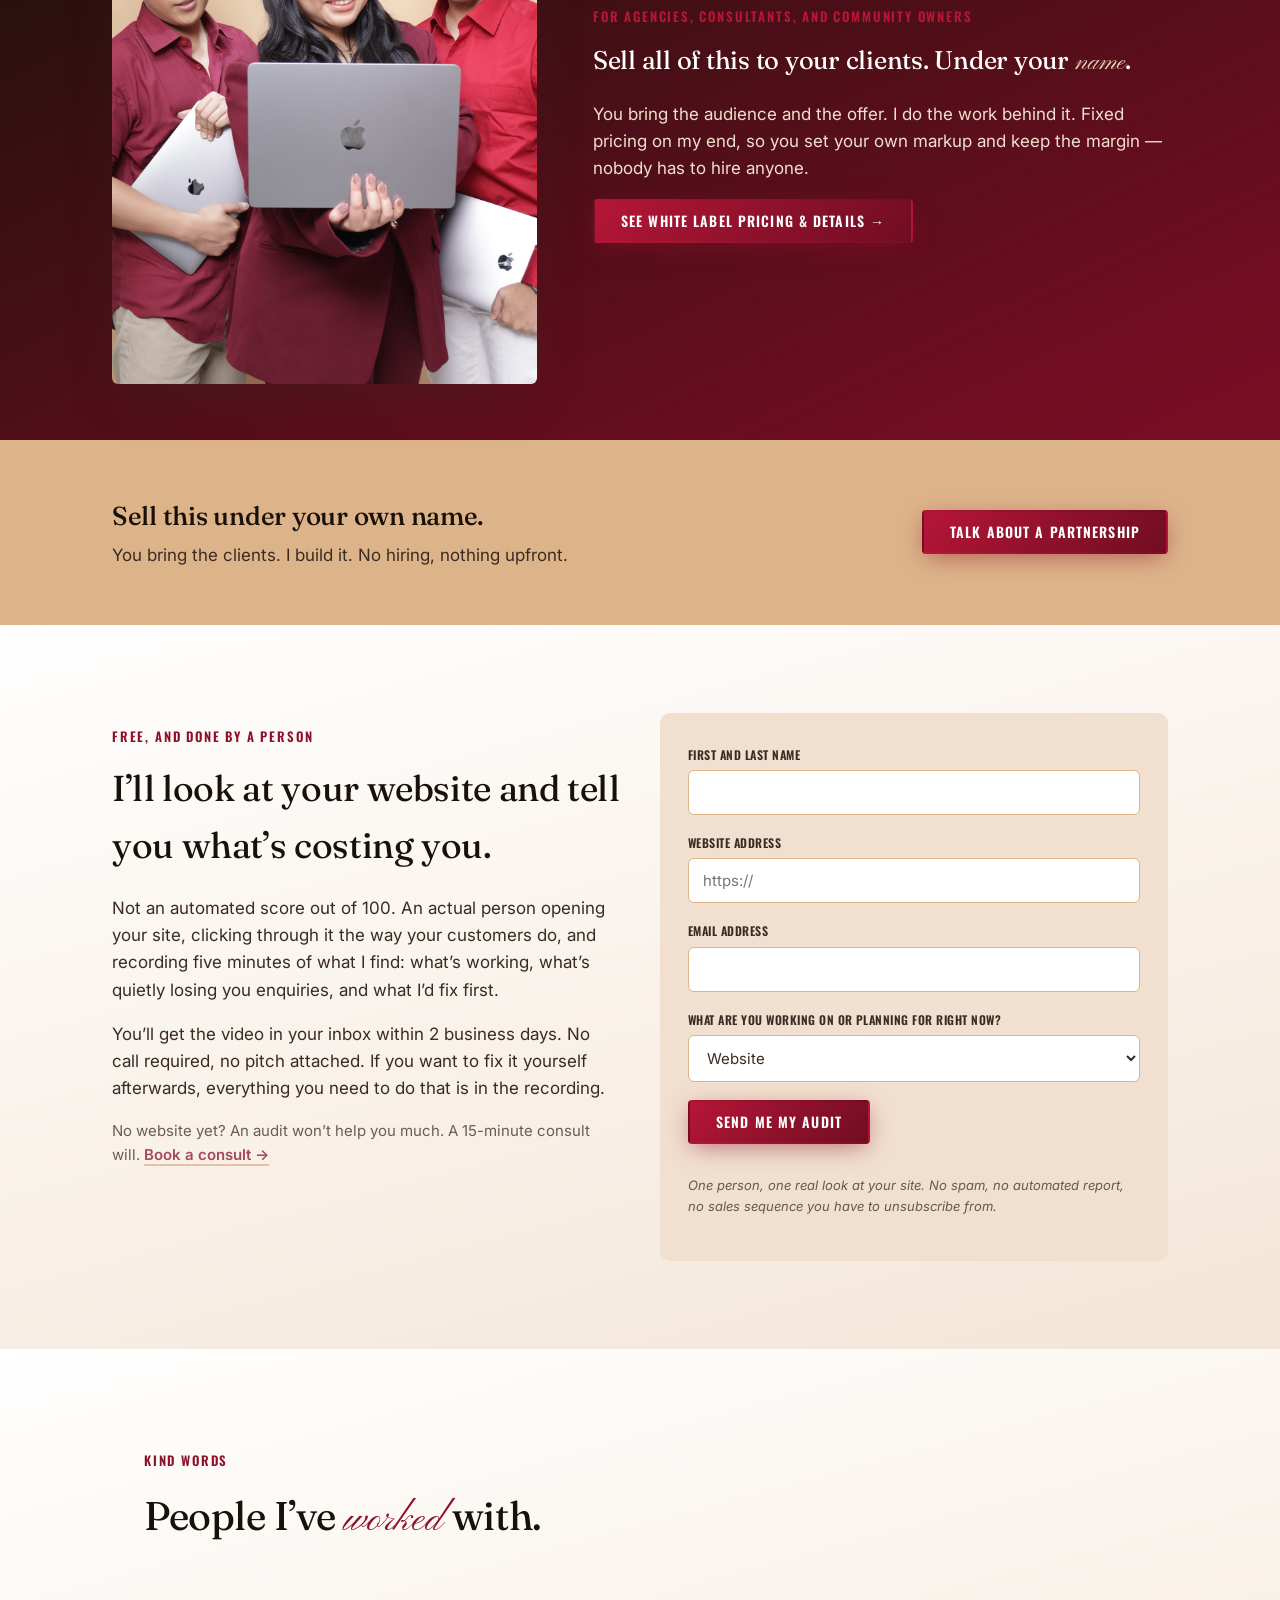
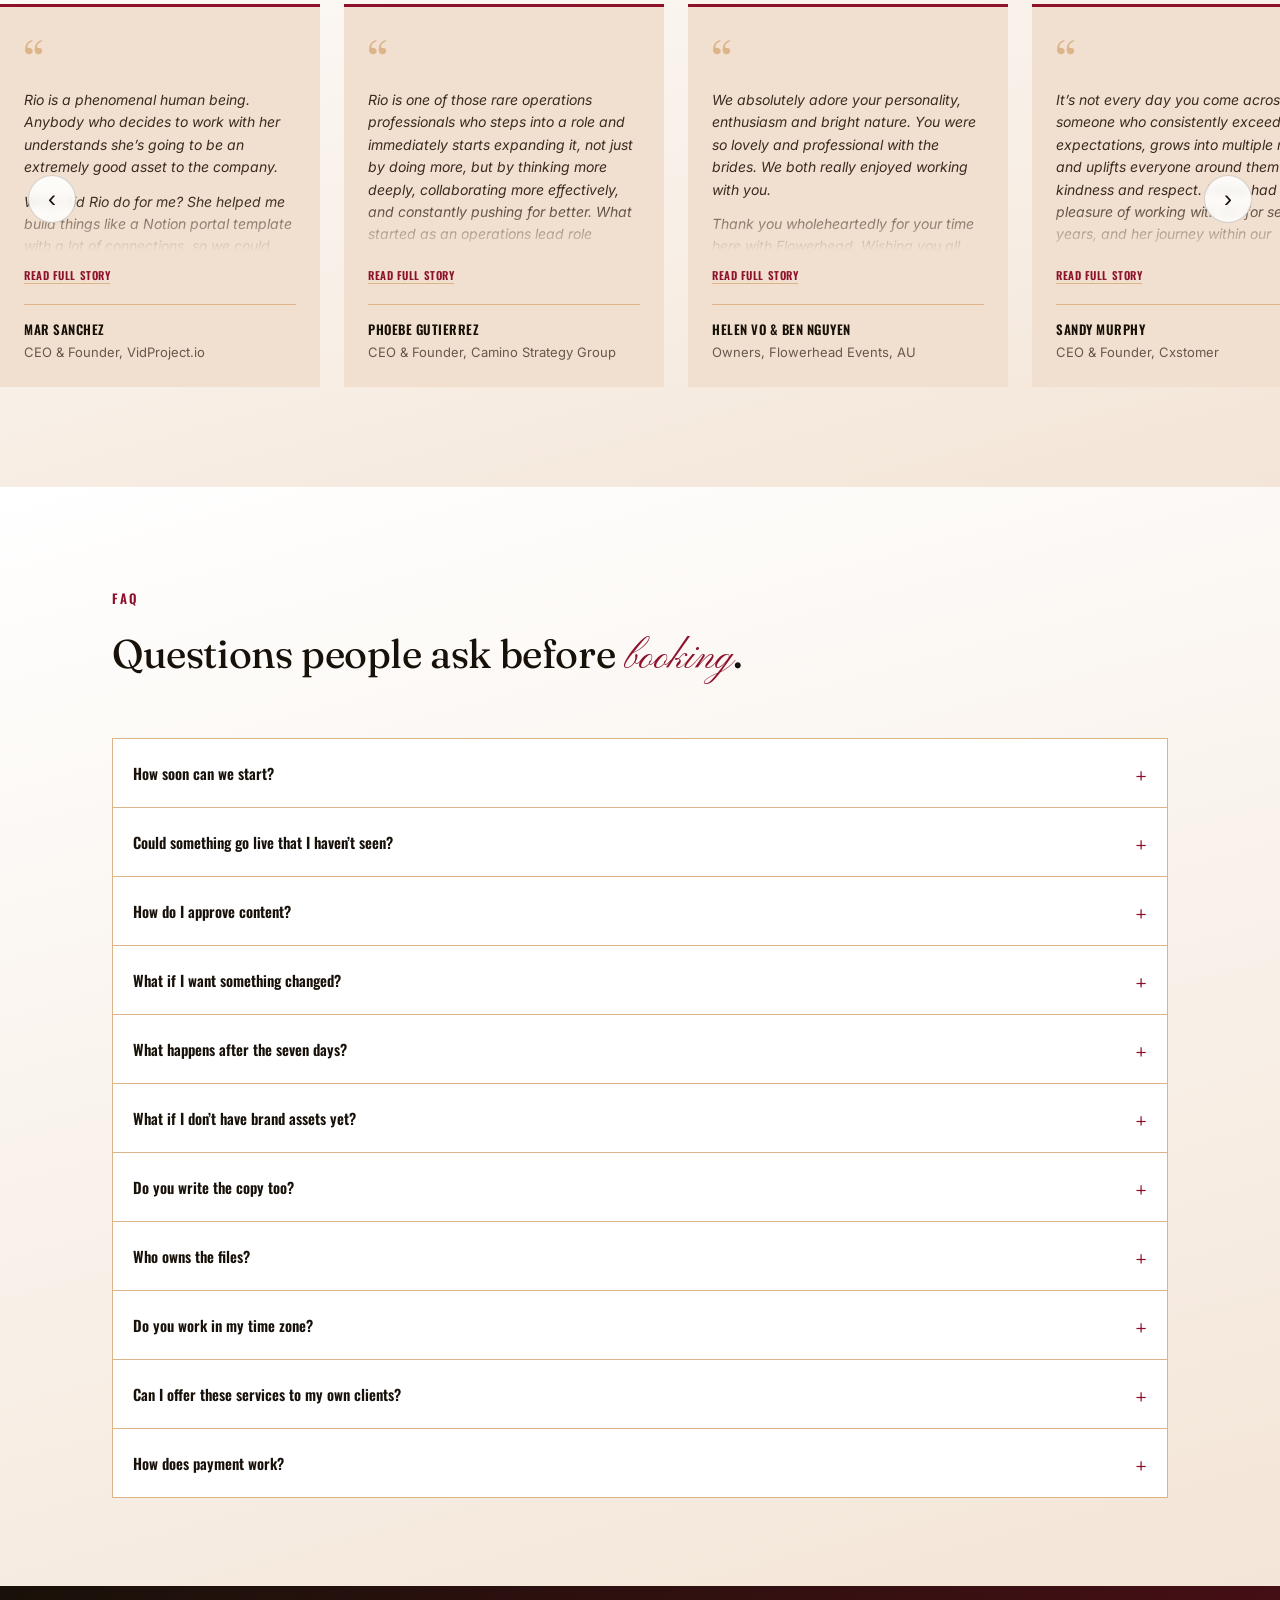
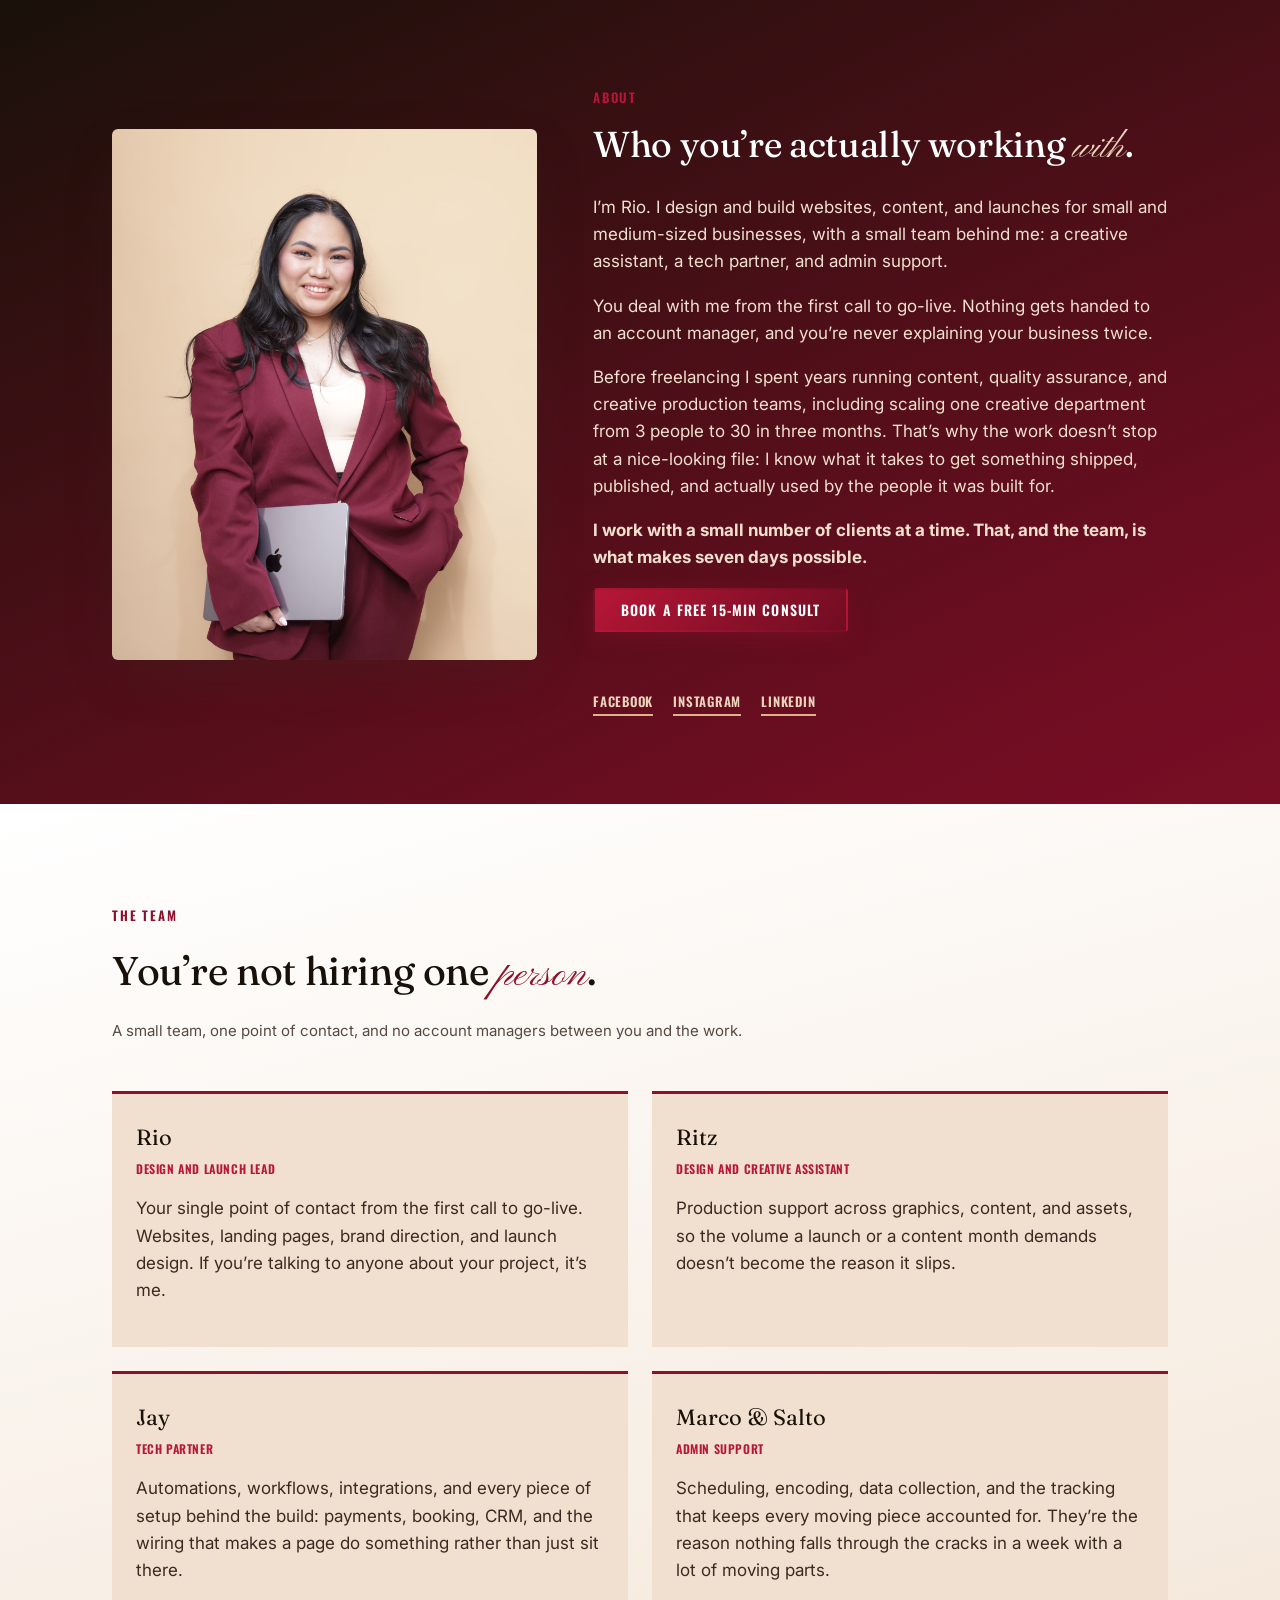
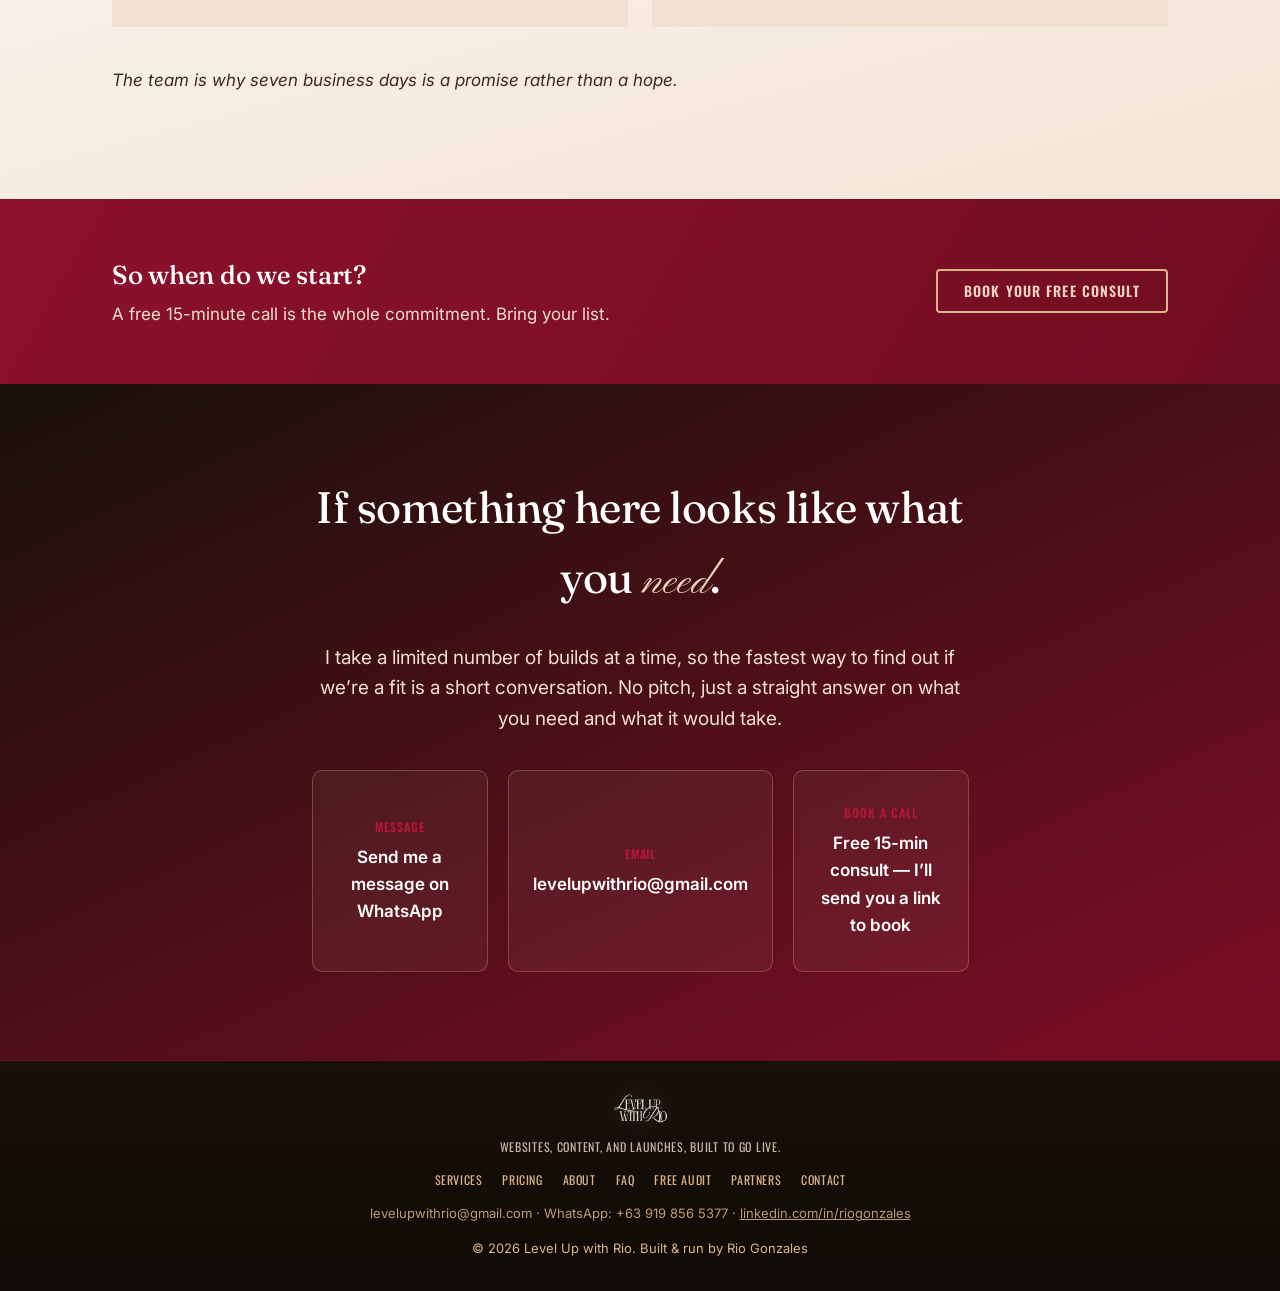
==== commit 4ee3ae1f: "Emphasize only in availability headline" ====
--- a/index.html
+++ b/index.html
@@ -724,7 +724,7 @@
 
       <div class="detail-block" style="margin-top:56px;">
         <p class="eyebrow">Availability</p>
-        <h3 style="font-family: var(--font-display); font-size: clamp(22px,3vw,28px); color:var(--espresso); margin: 8px 0 16px;">I take on 5 new projects a month.</h3>
+        <h3 style="font-family: var(--font-display); font-size: clamp(22px,3vw,28px); color:var(--espresso); margin: 8px 0 16px;">I <span class="script">only</span> take on 5 new projects a month.</h3>
         <p>That&rsquo;s the number that makes seven days possible. Five clients, full attention, work that ships when I said it would. When the month is full, the next opening is the following month. If you&rsquo;re working toward a date, book early.</p>
         <a href="#contact" class="btn btn-primary">Check this month&rsquo;s availability</a>
       </div>
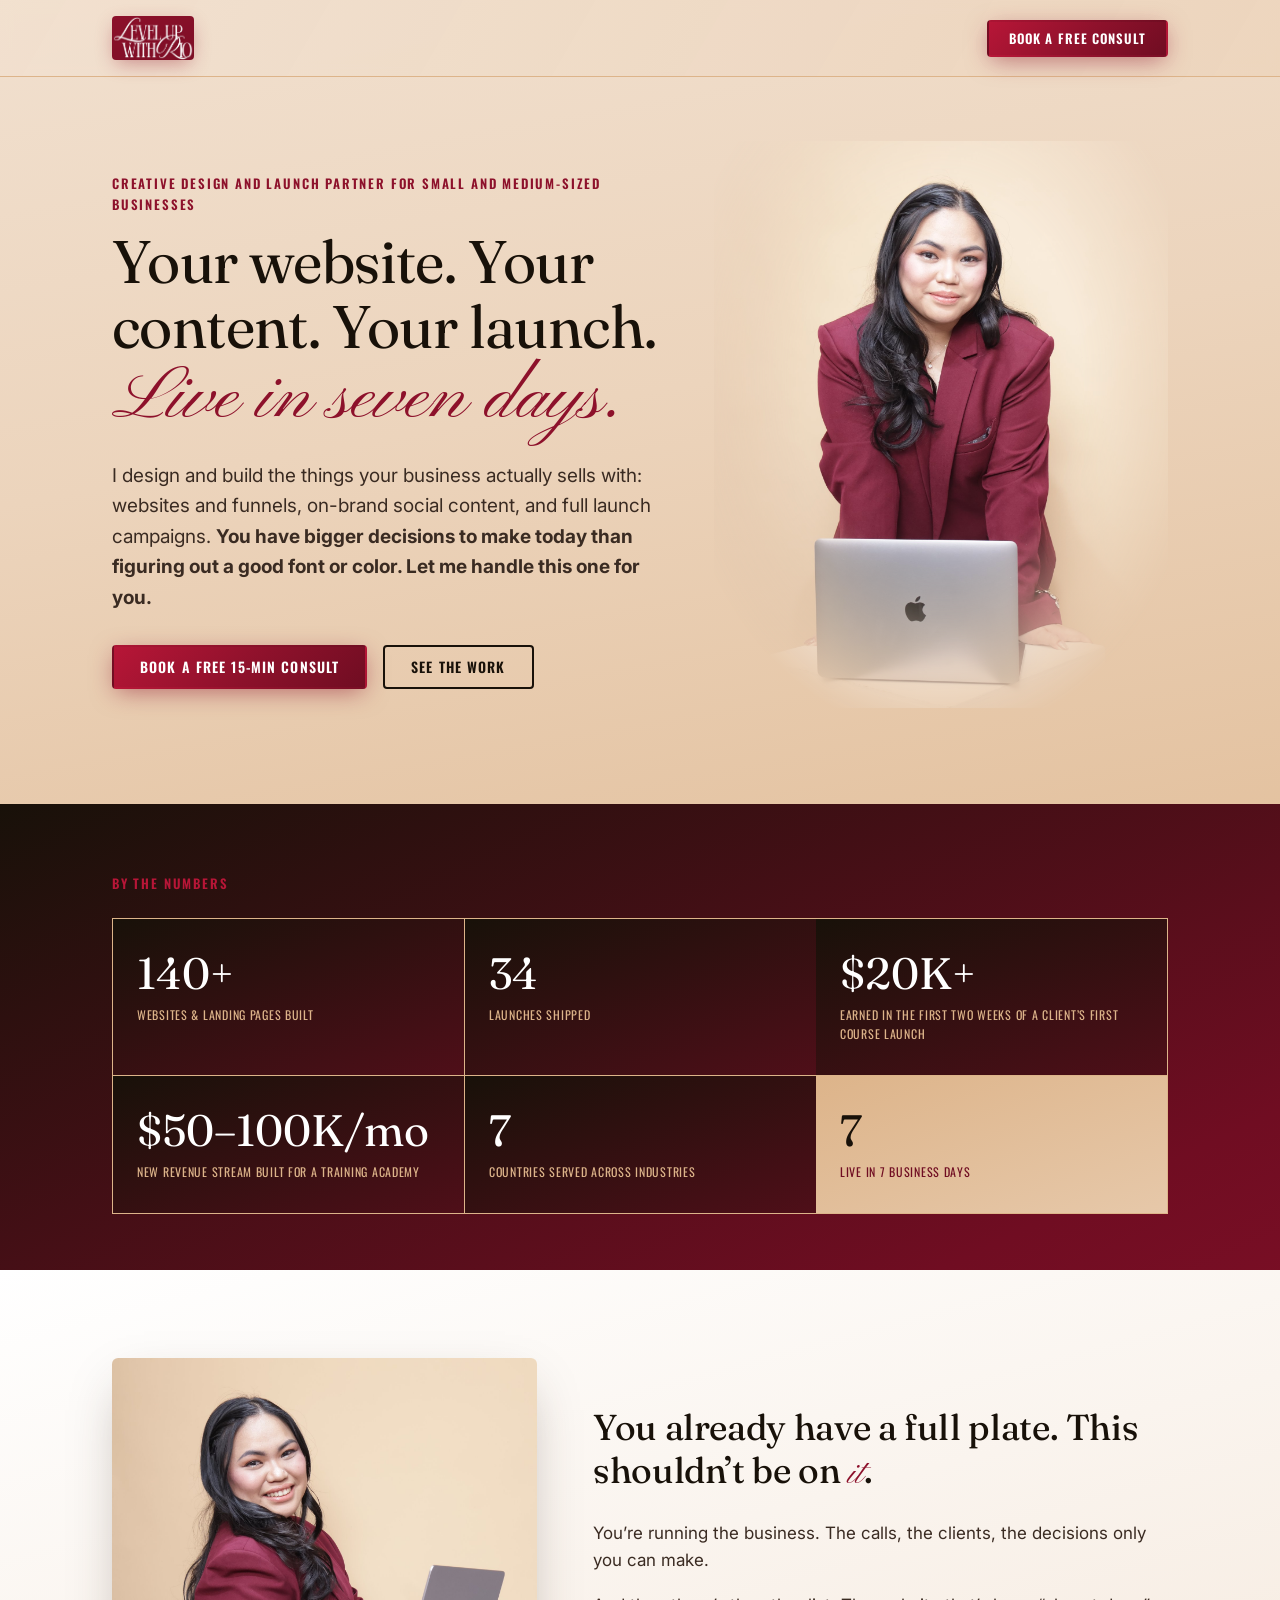
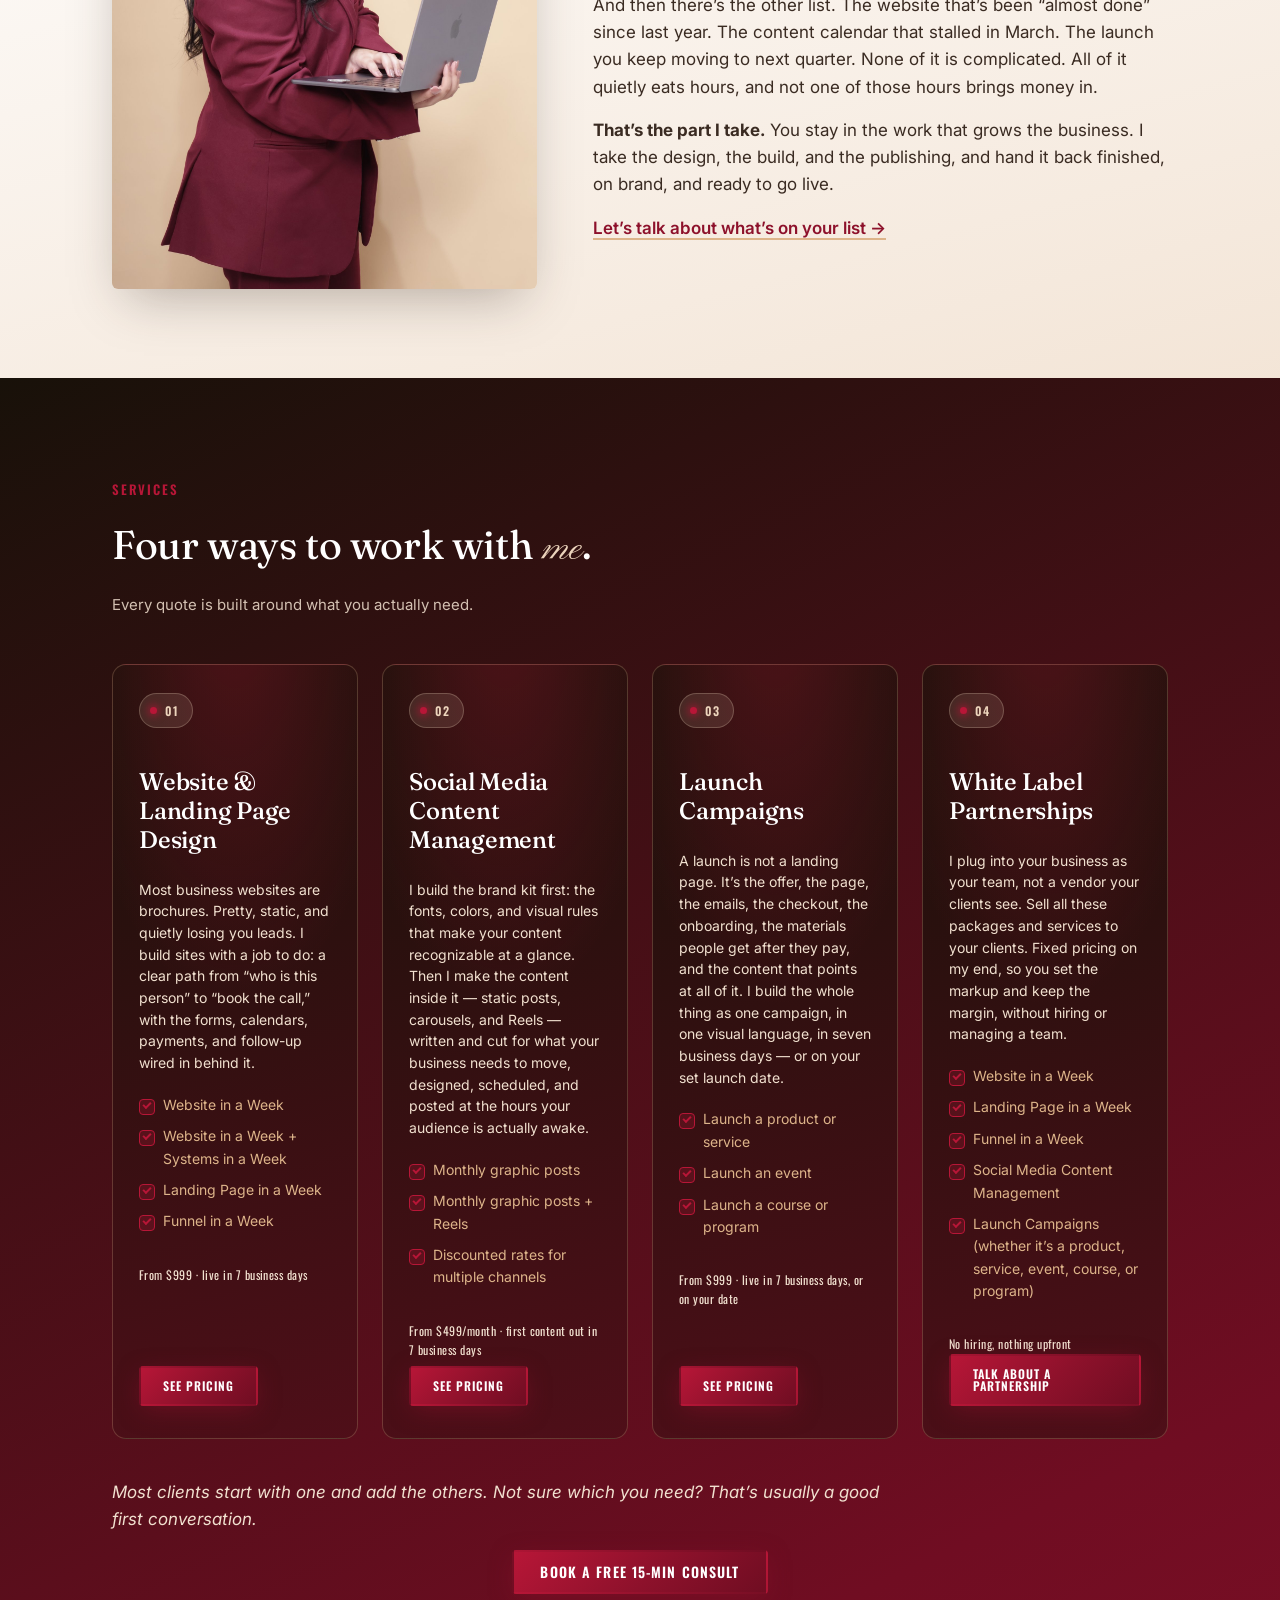
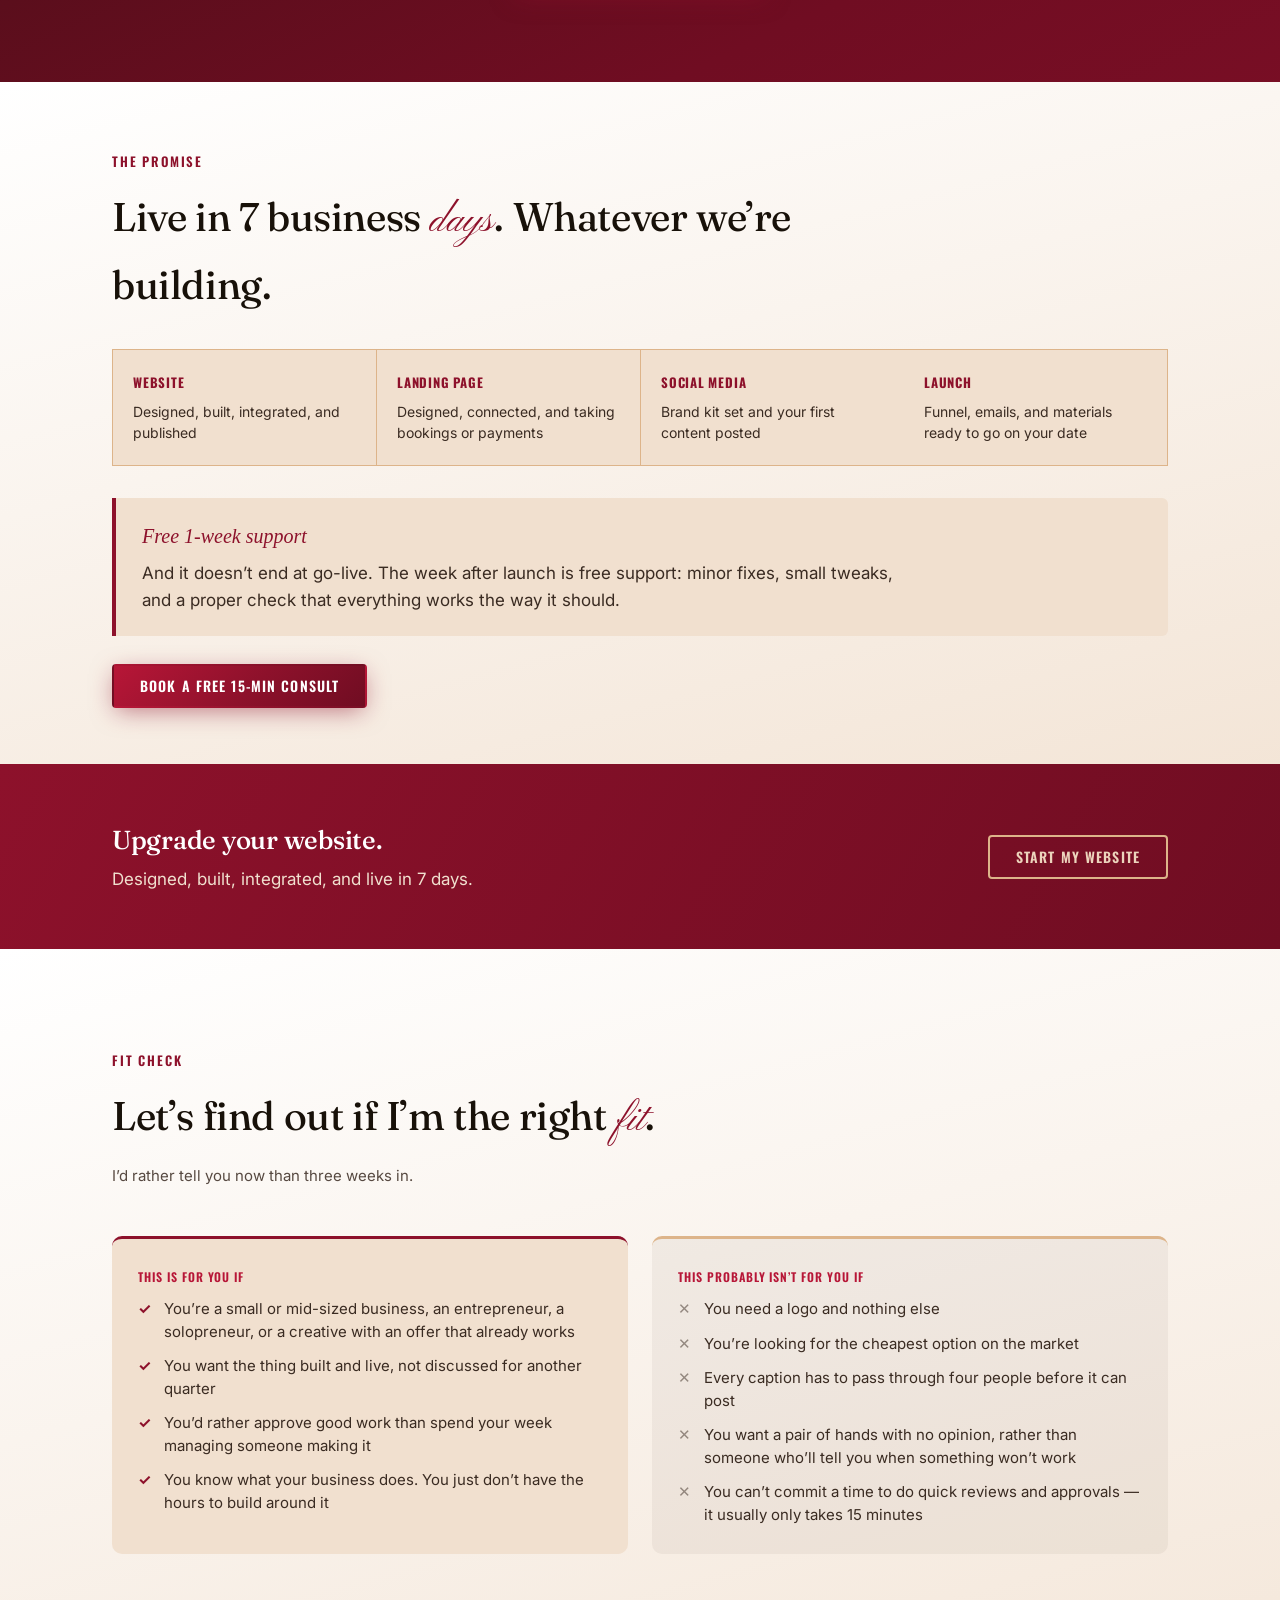
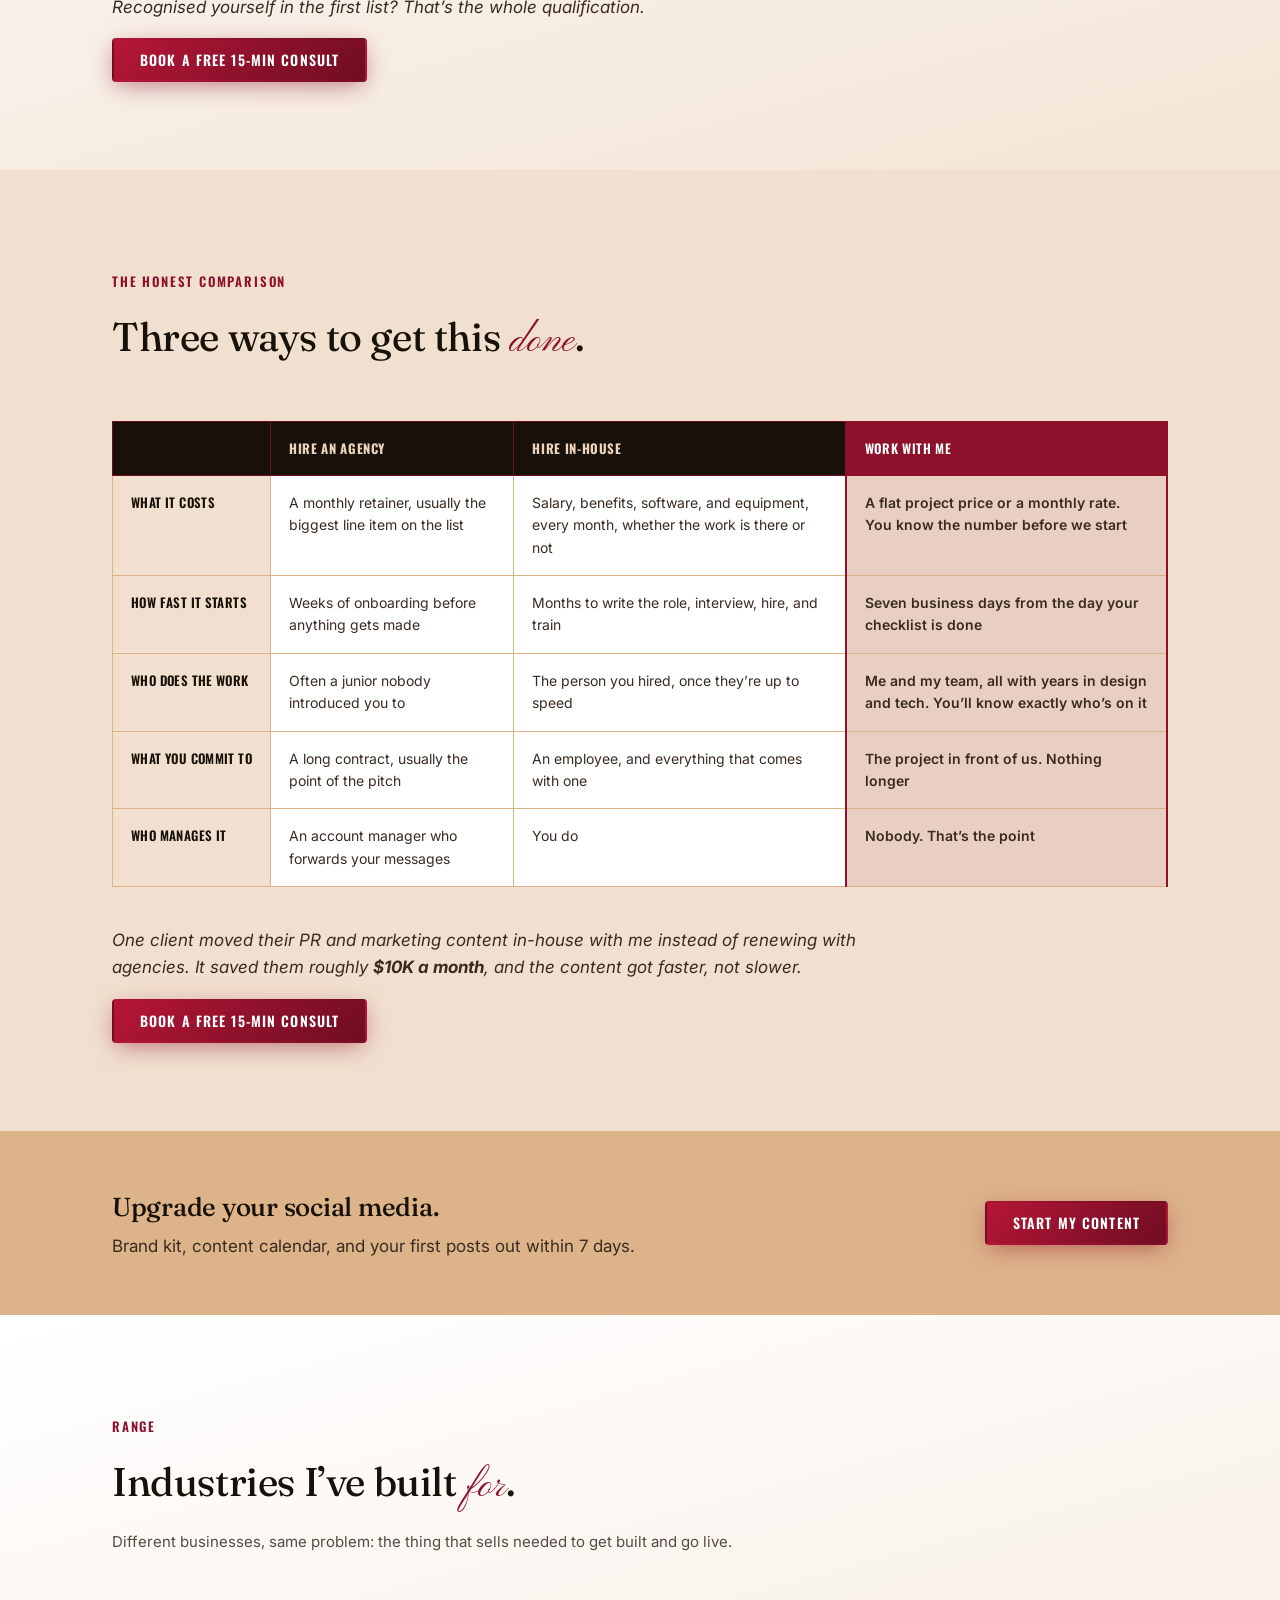
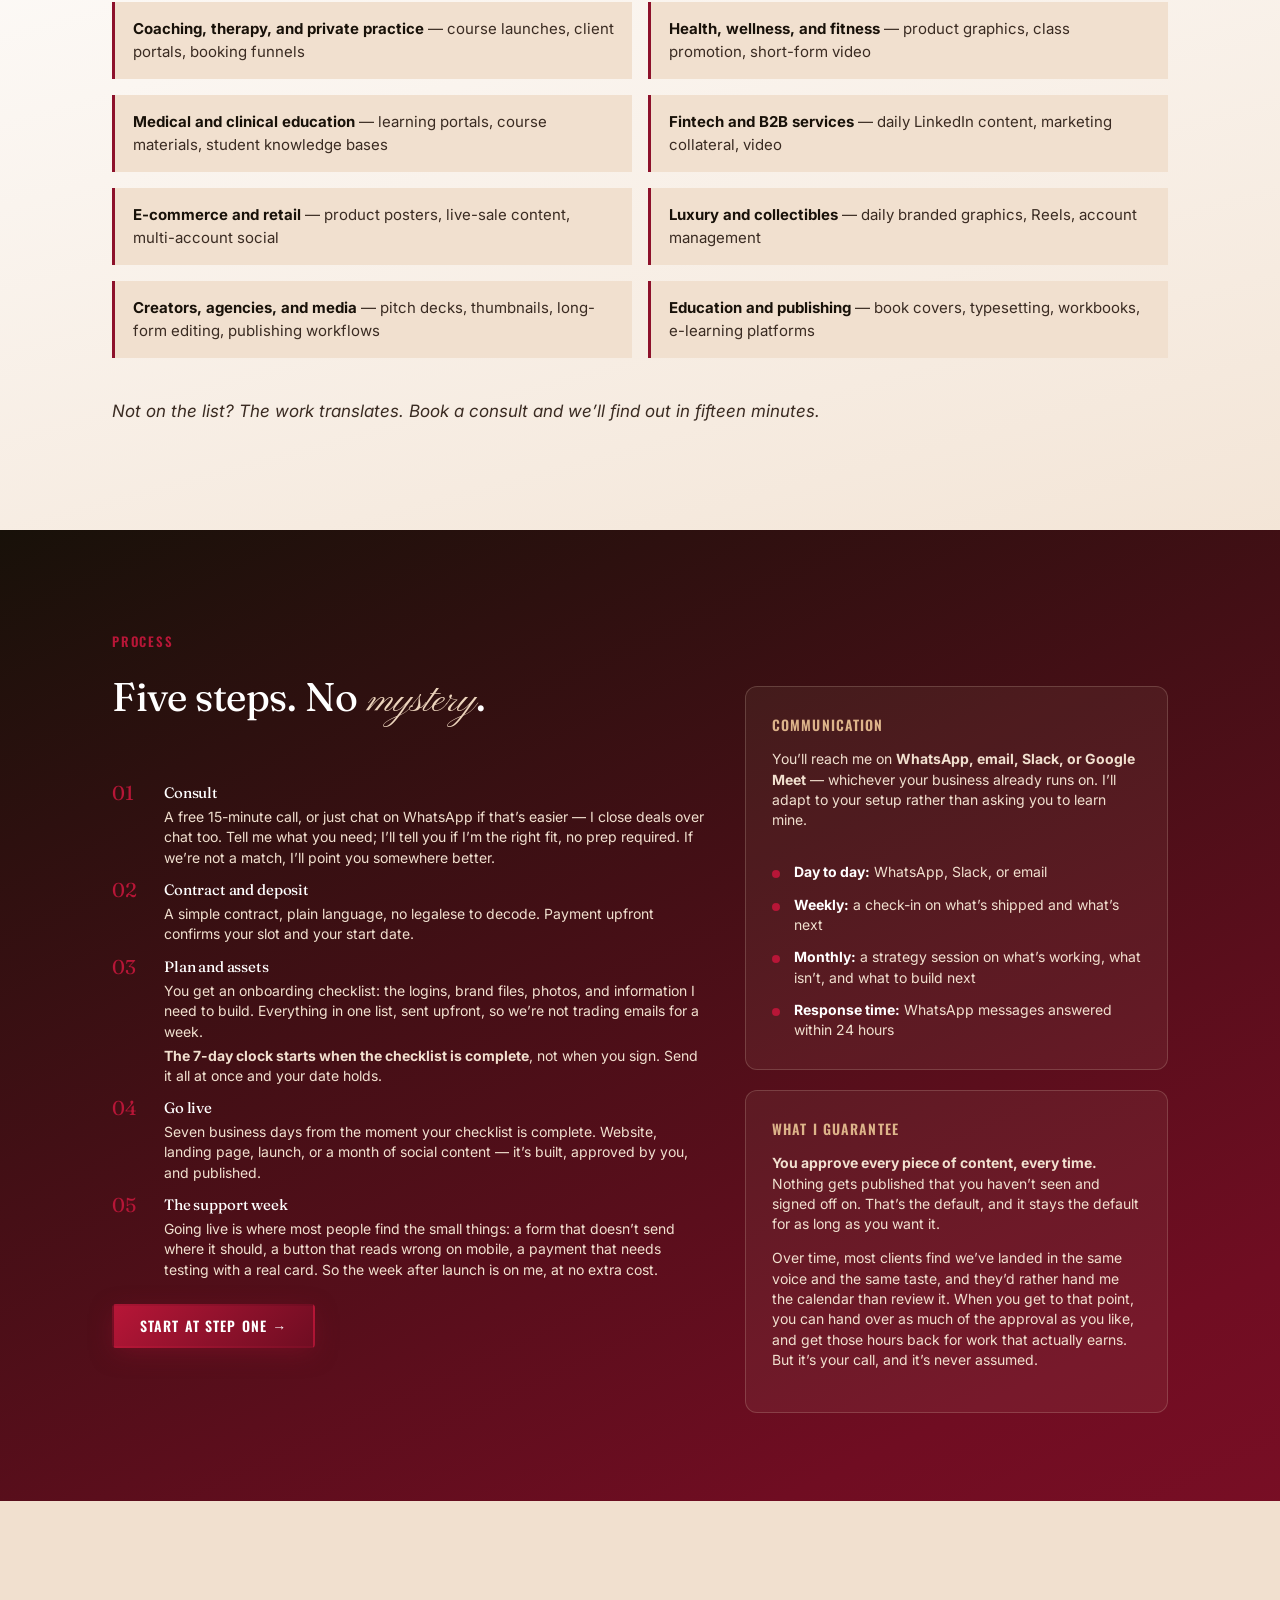
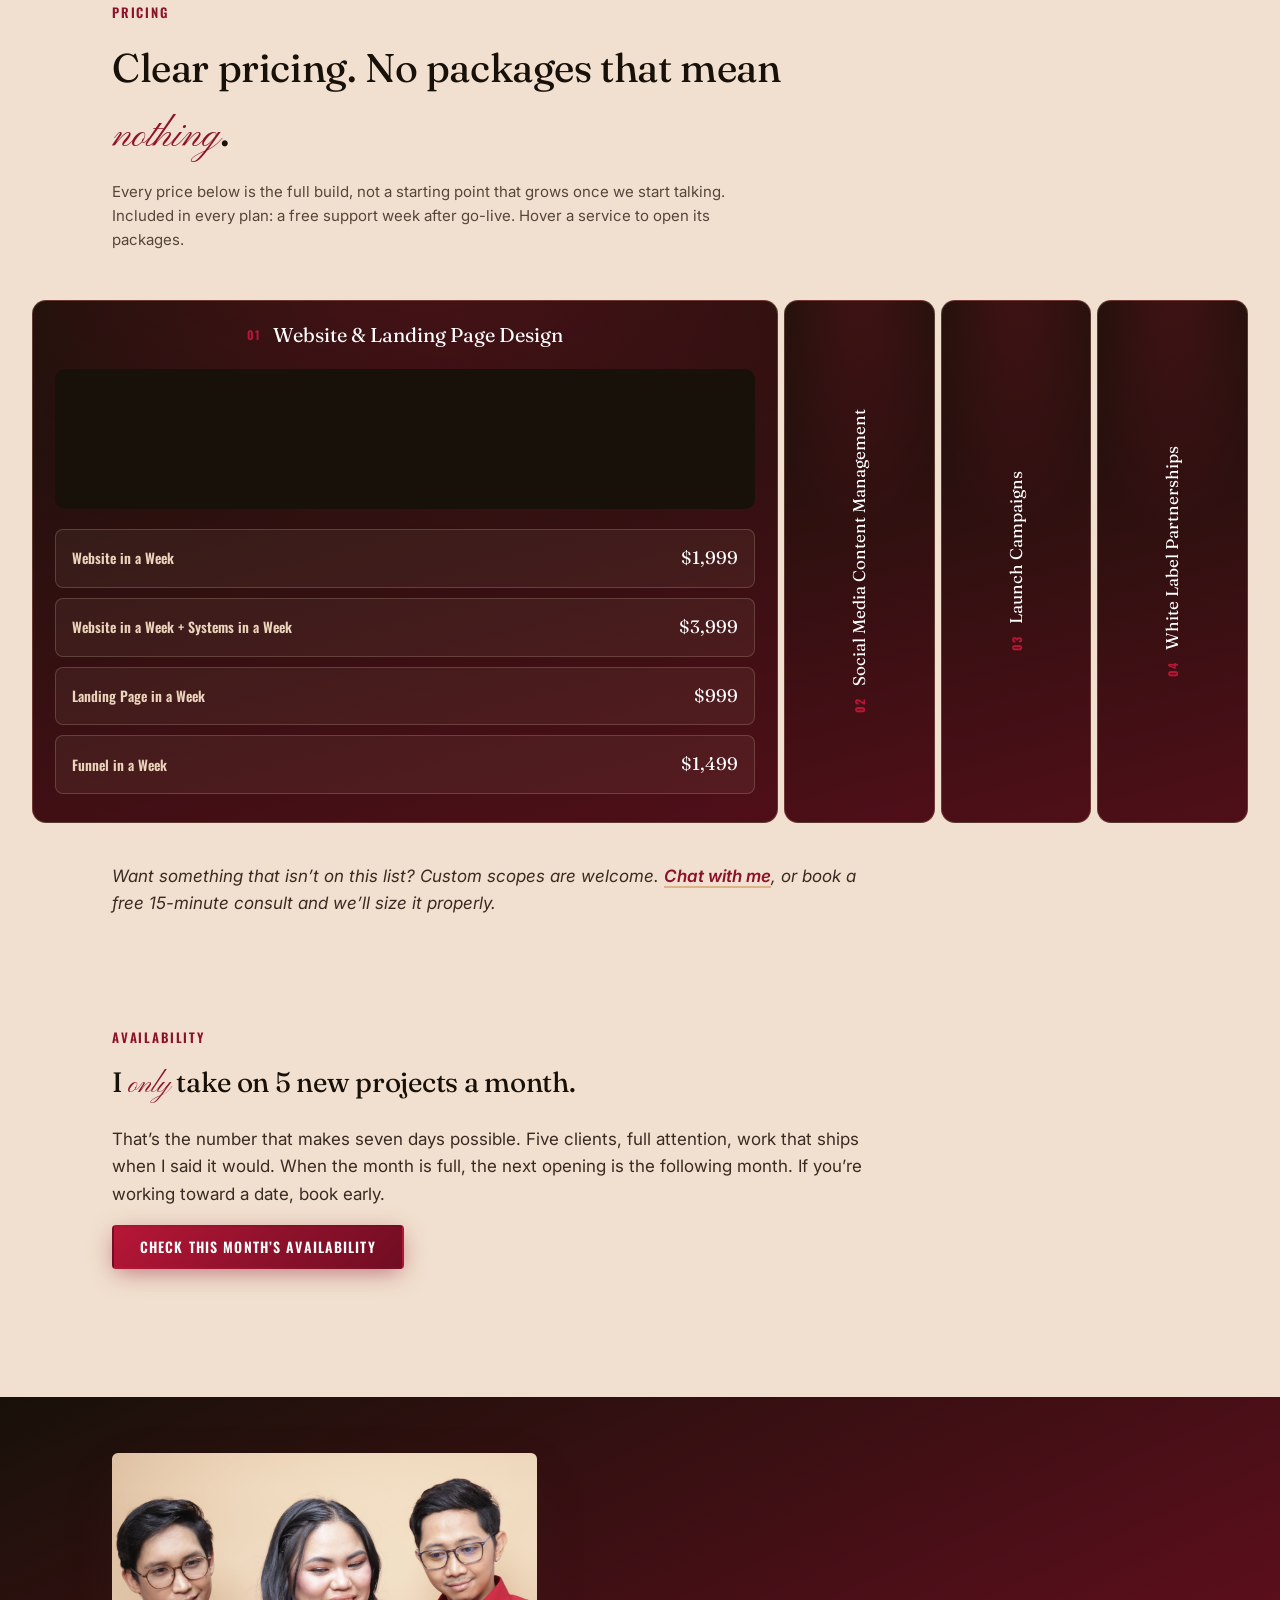
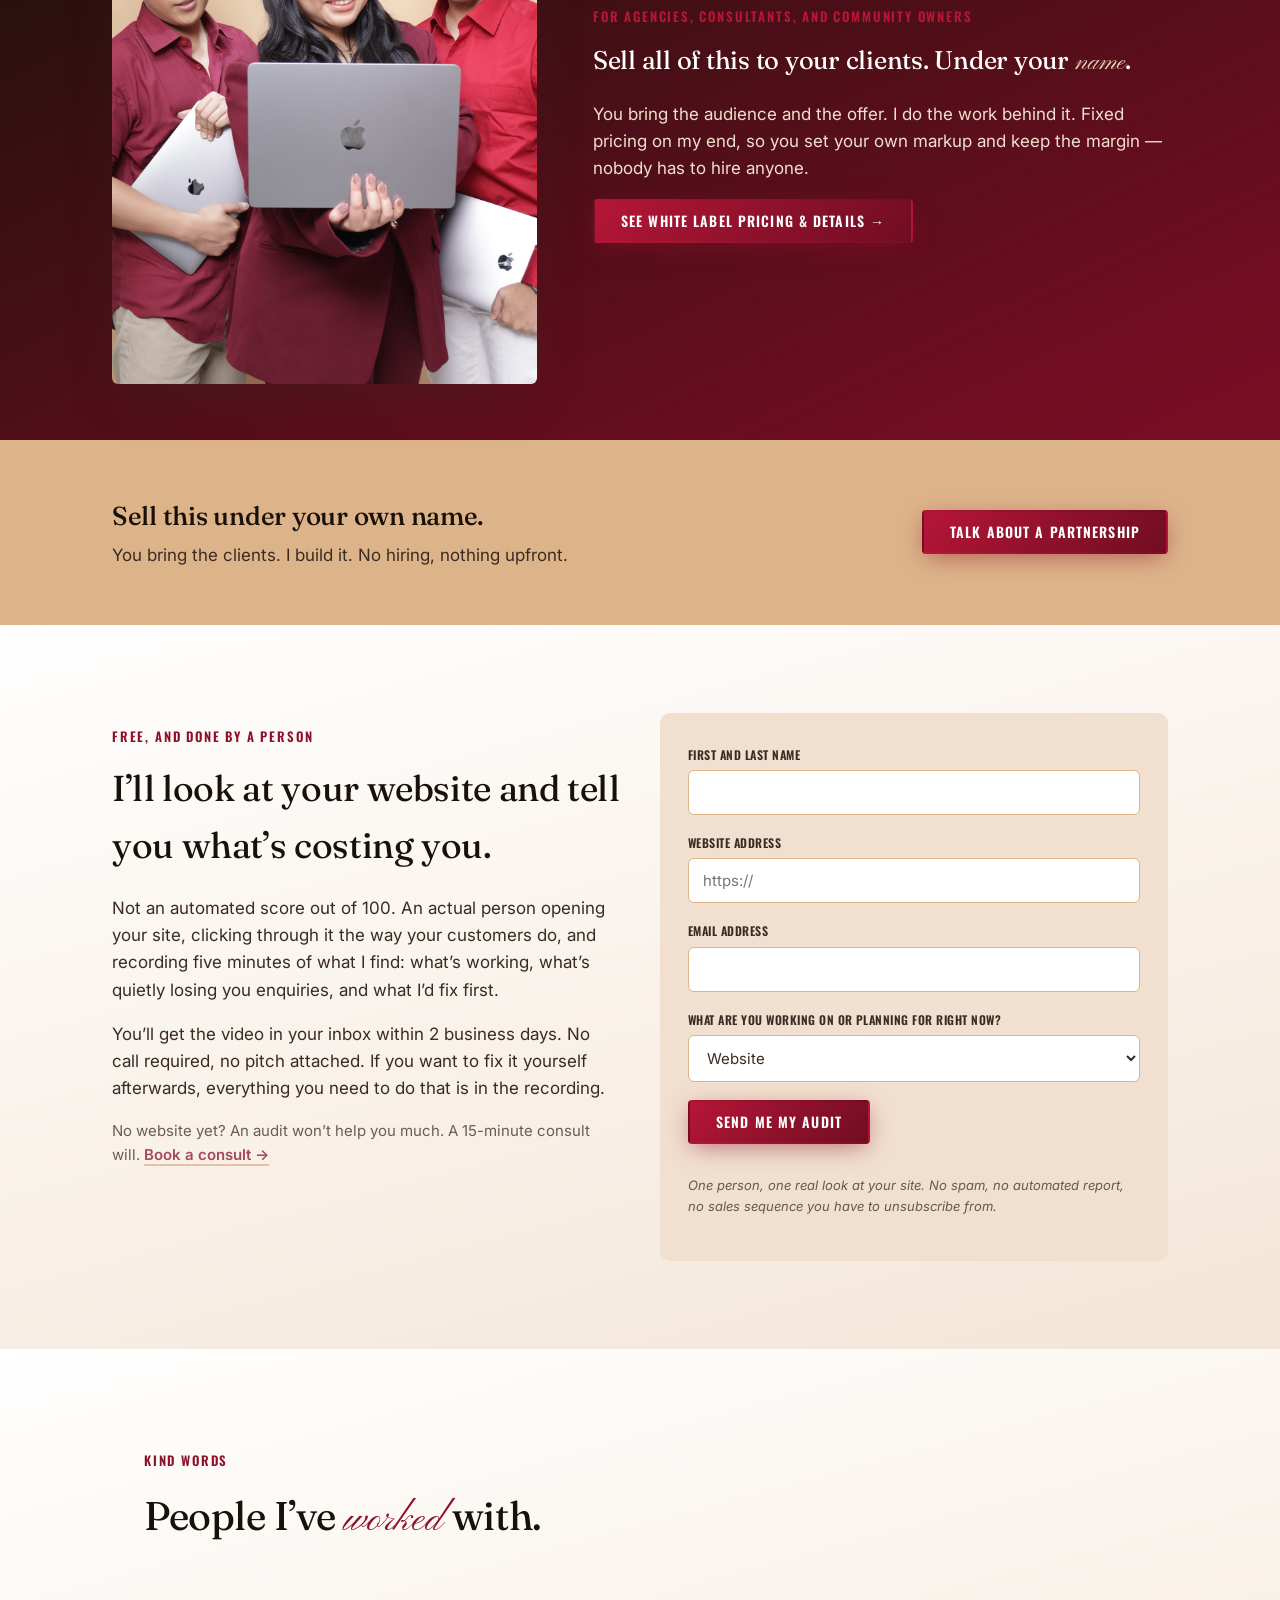
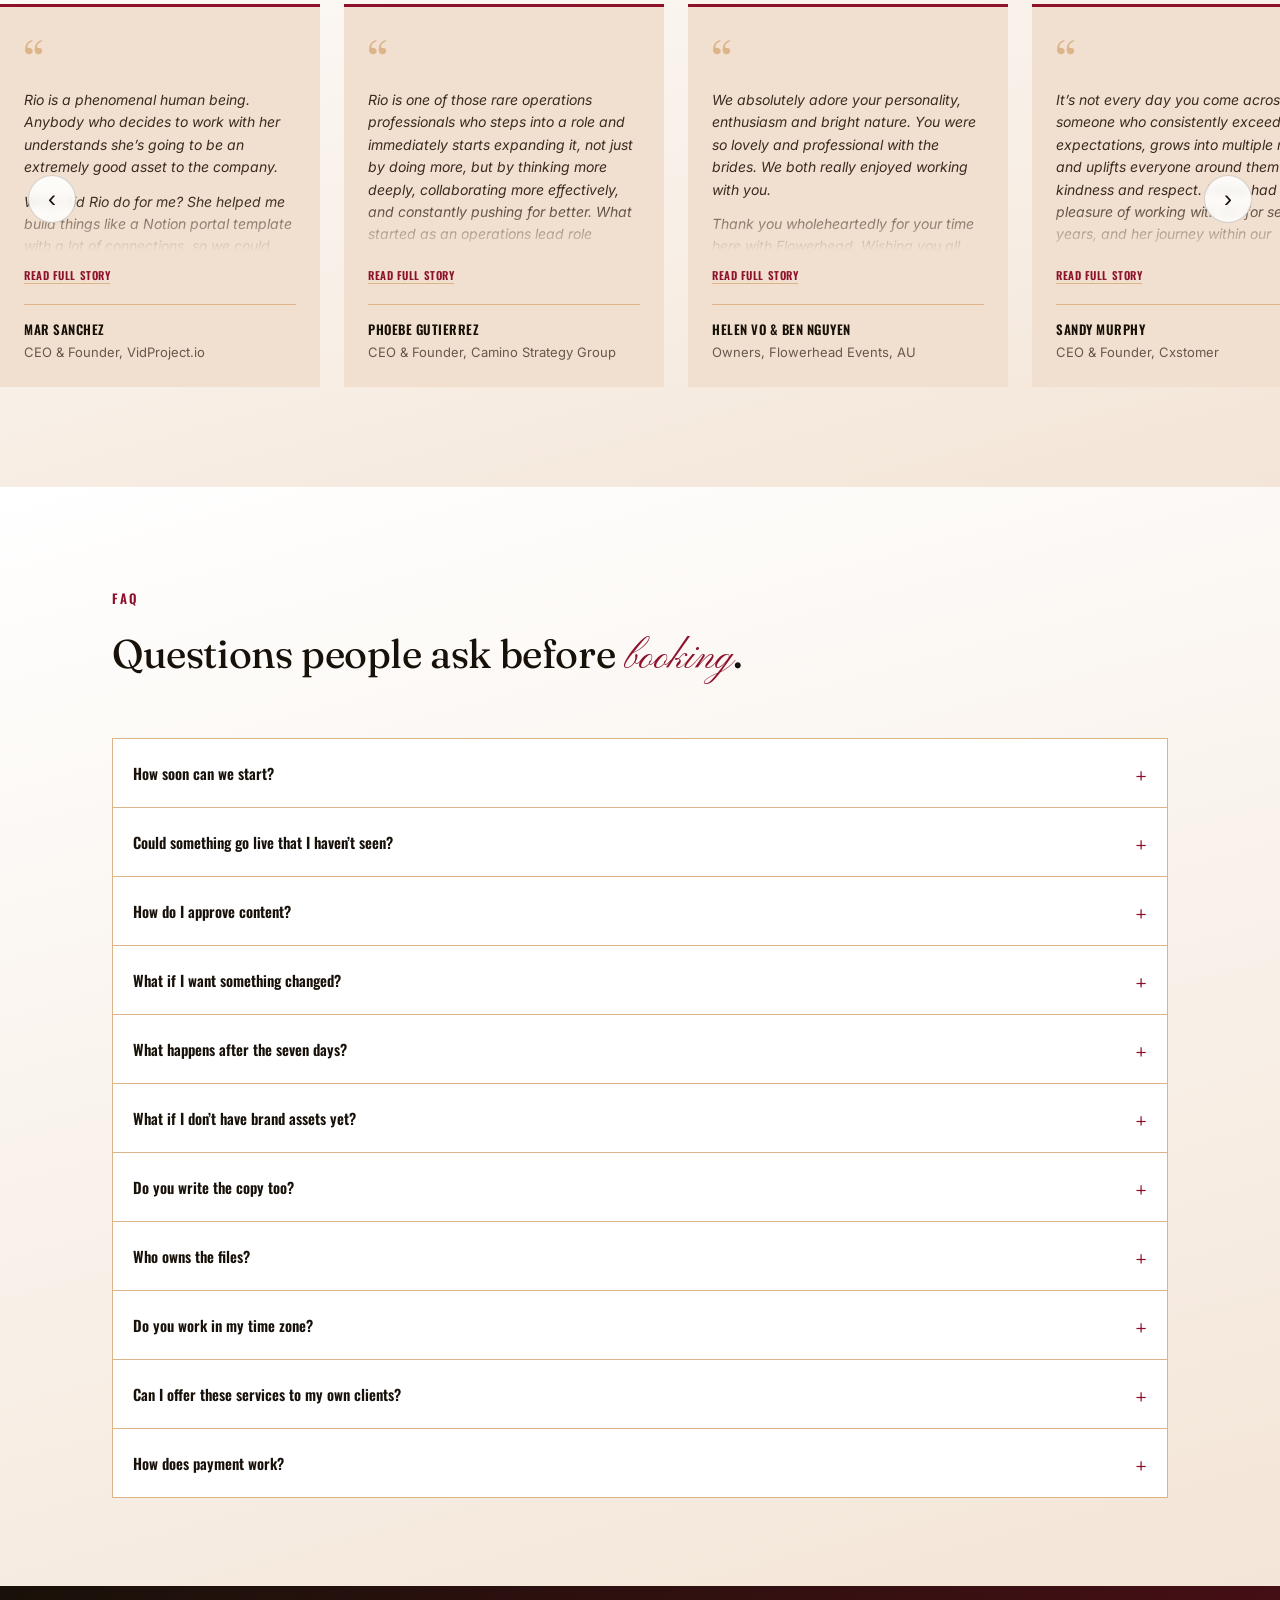
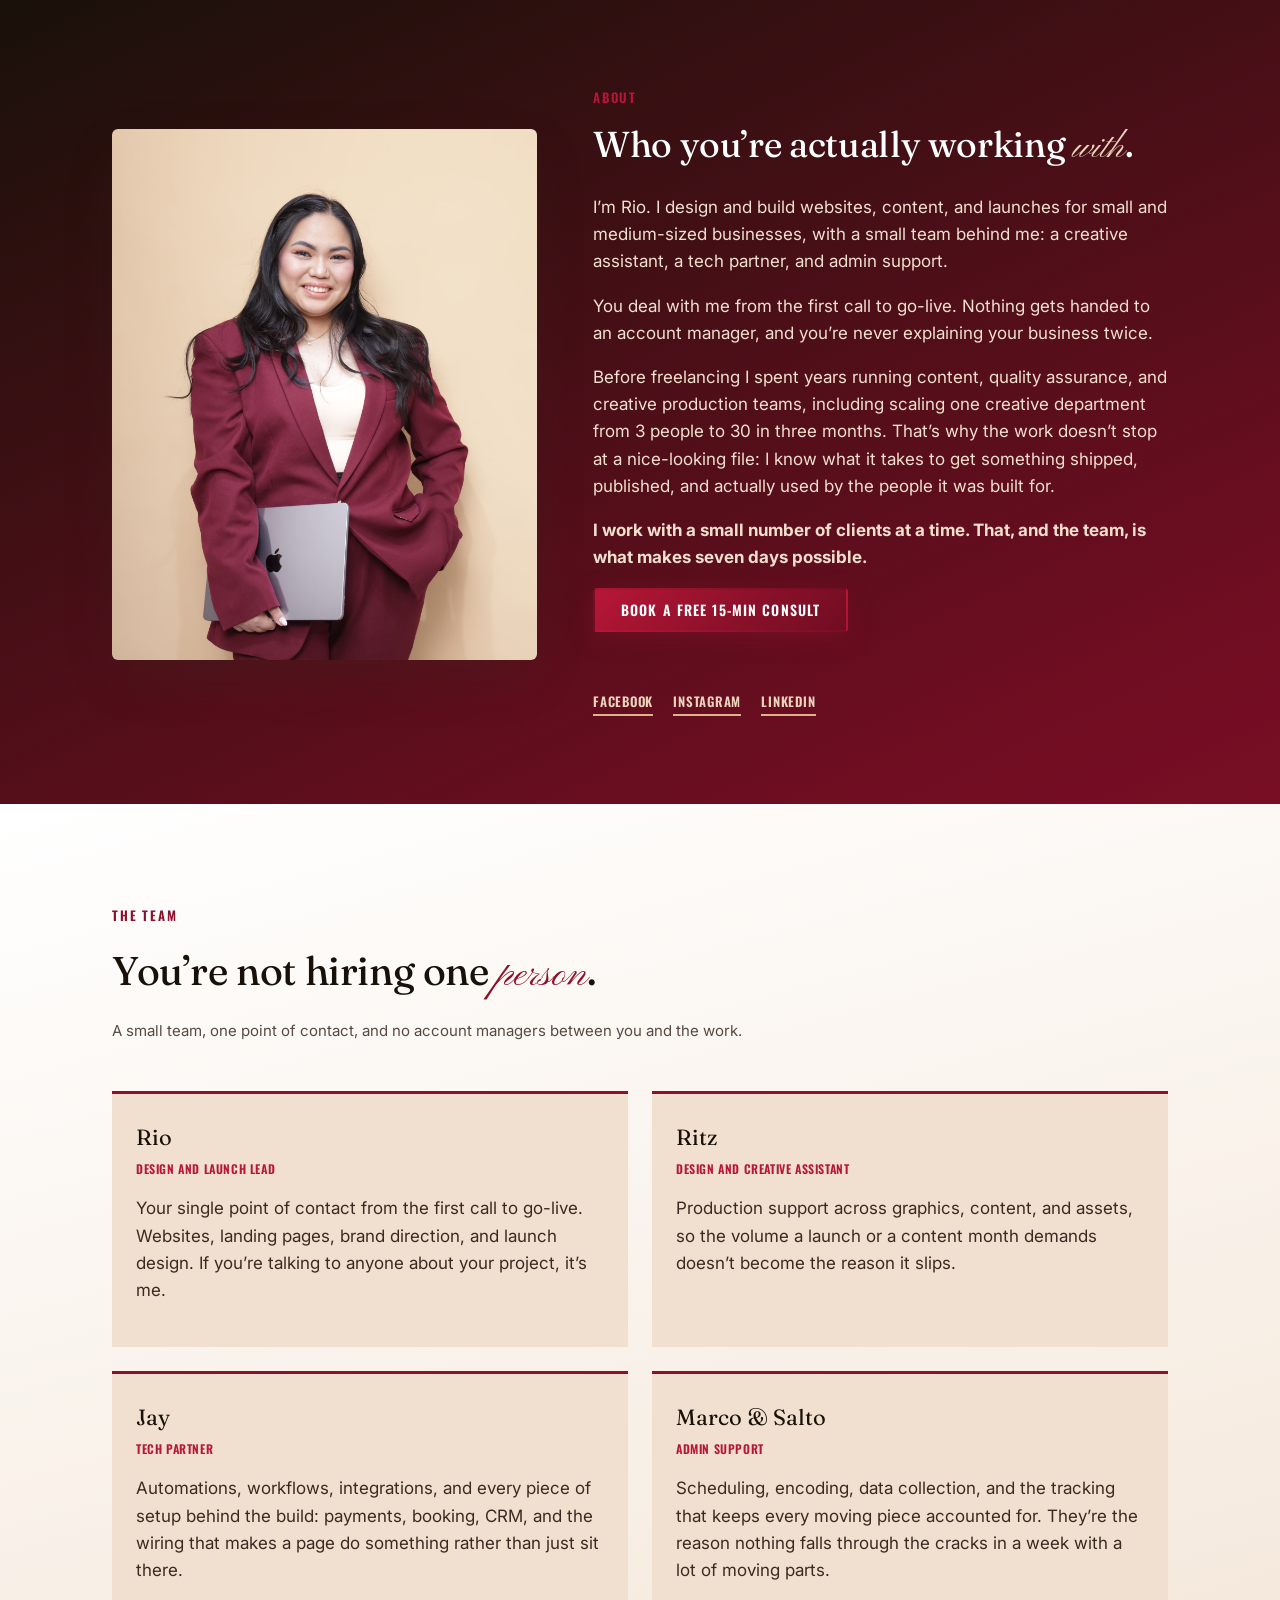
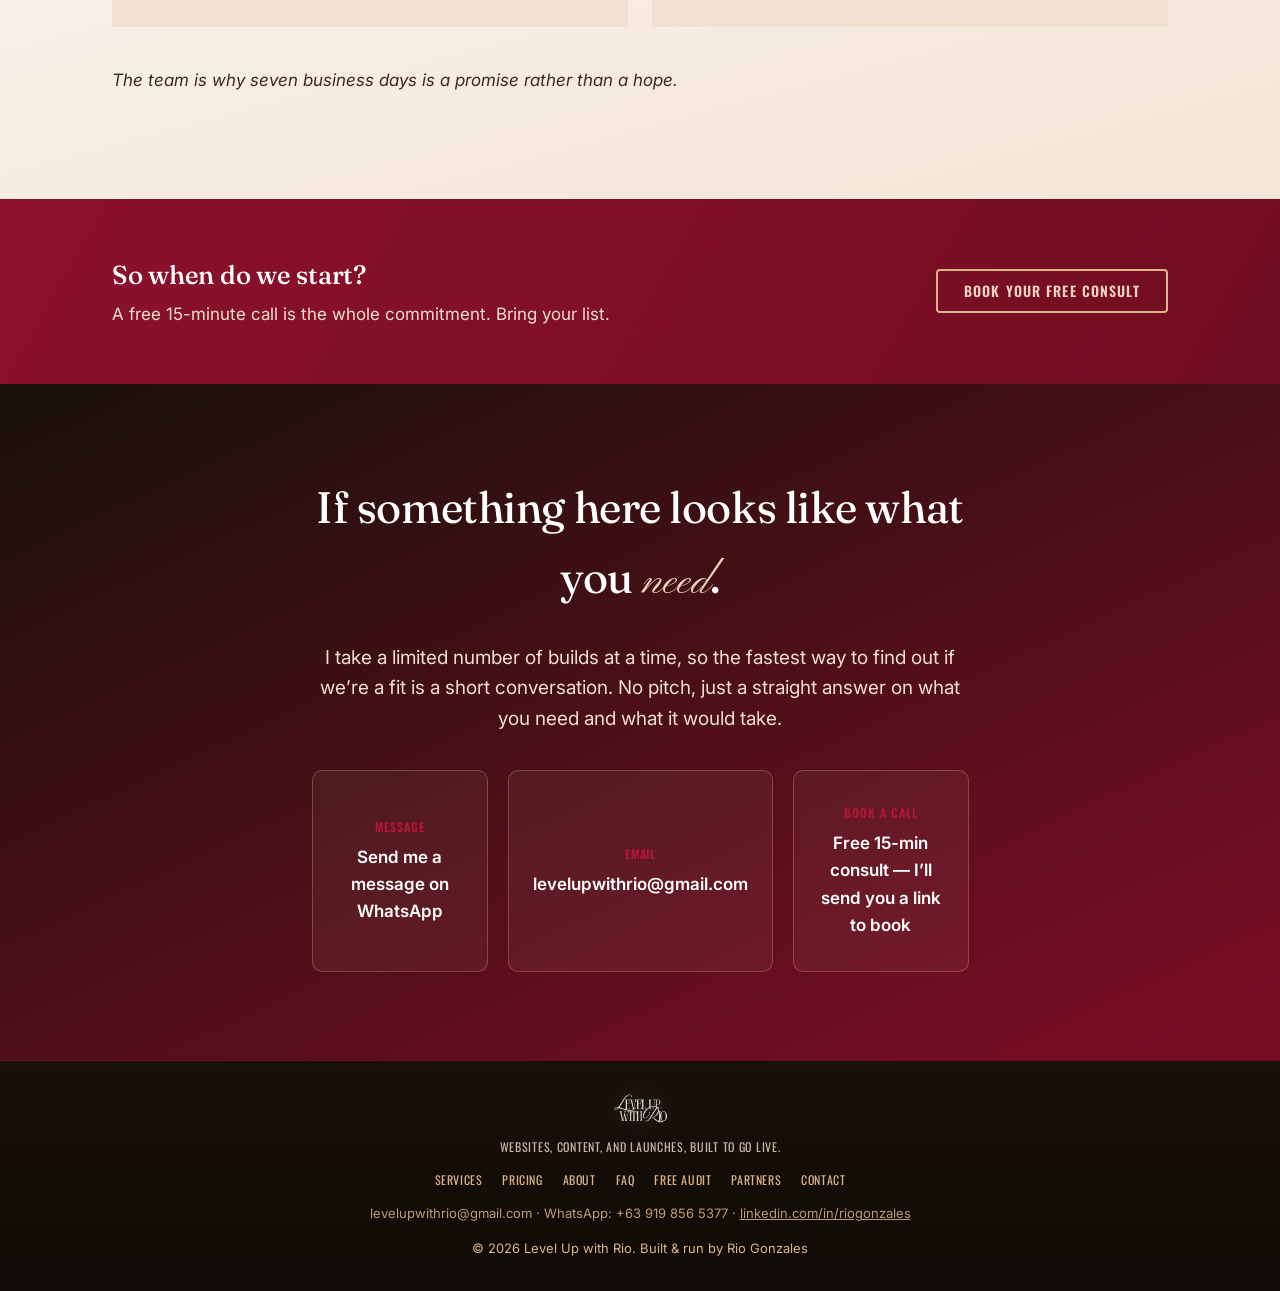
==== commit 1e509837: "Add real video to Website & Landing Page pricing panel" ====
--- a/index.html
+++ b/index.html
@@ -459,10 +459,7 @@
         </button>
         <div class="accordion-panel-content">
           <div class="accordion-media">
-            <div class="accordion-media-slide"></div>
-            <div class="accordion-media-slide"></div>
-            <div class="accordion-media-slide"></div>
-            <span class="accordion-media-label">Video presentation placeholder &middot; auto-plays here</span>
+            <video src="assets/video/website-landing.mp4" autoplay muted loop playsinline preload="metadata"></video>
           </div>
           <div class="accordion-packages">
             <details class="package-item">
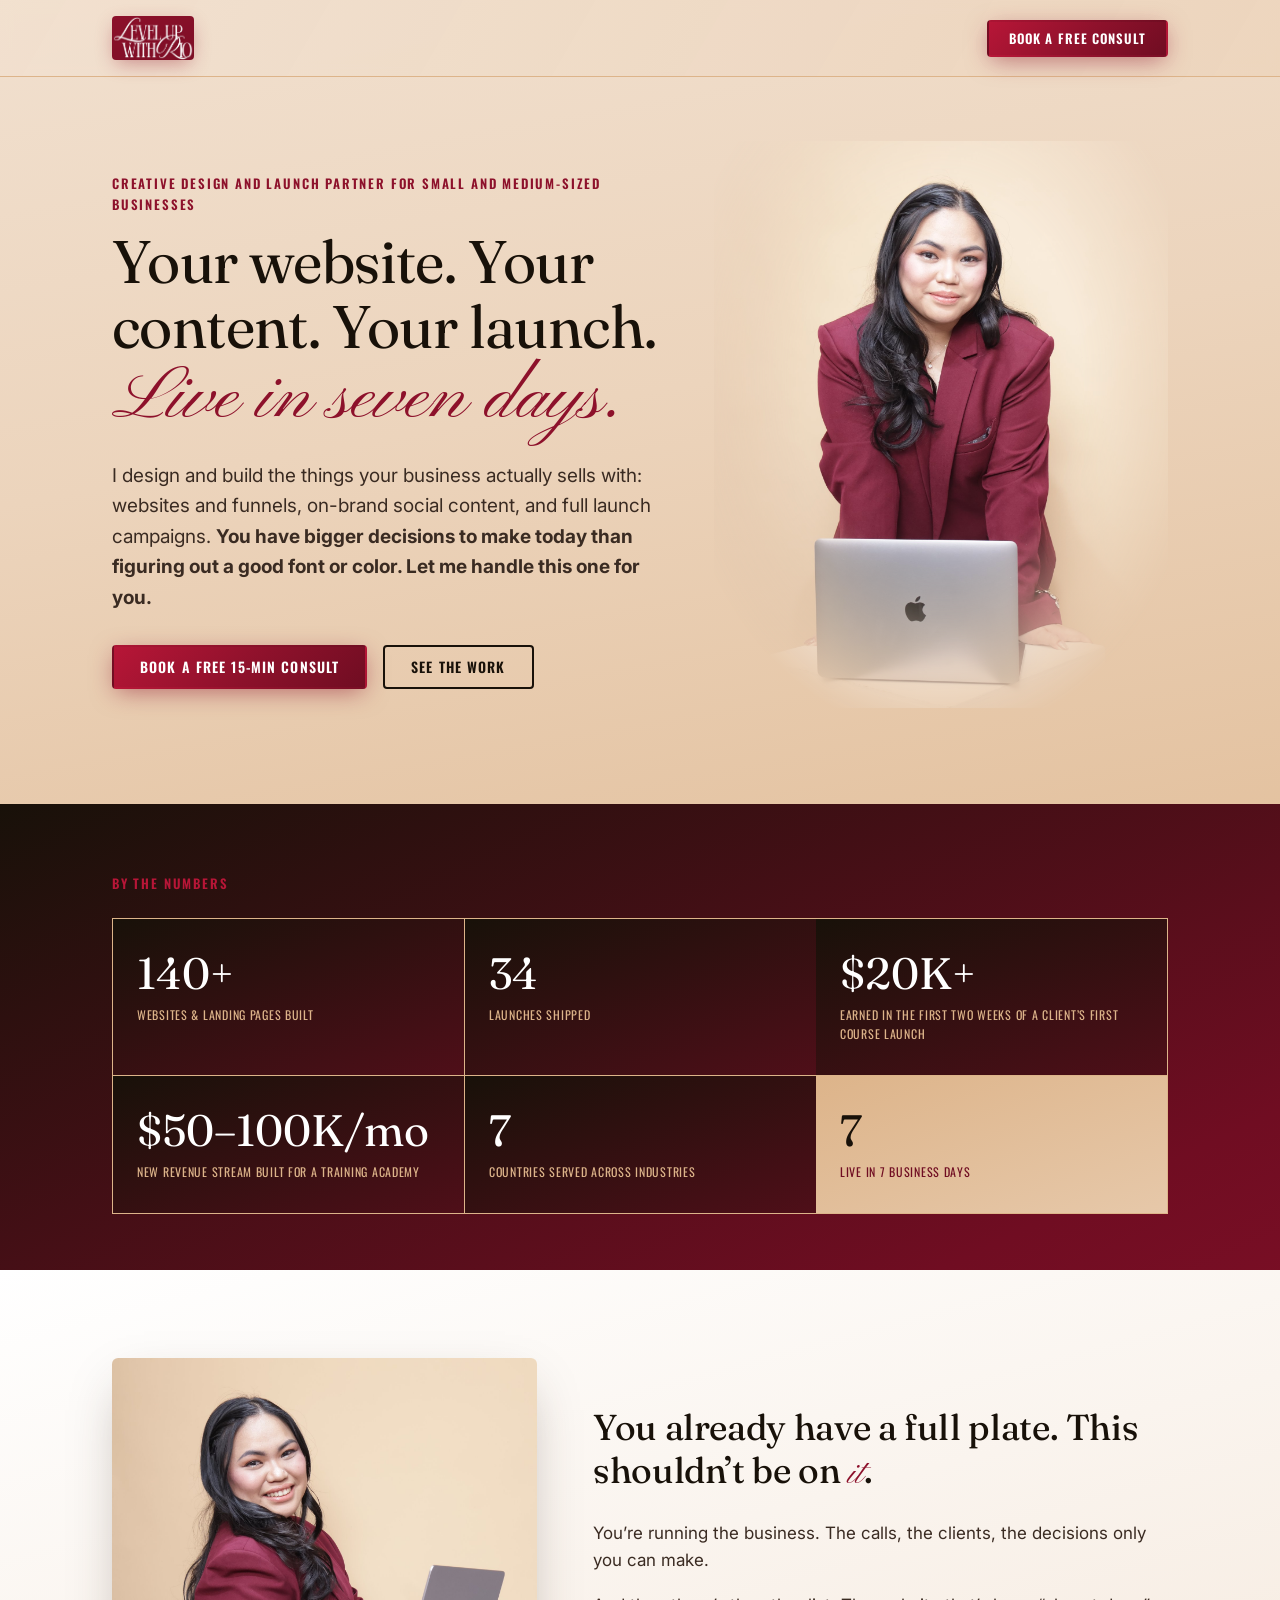
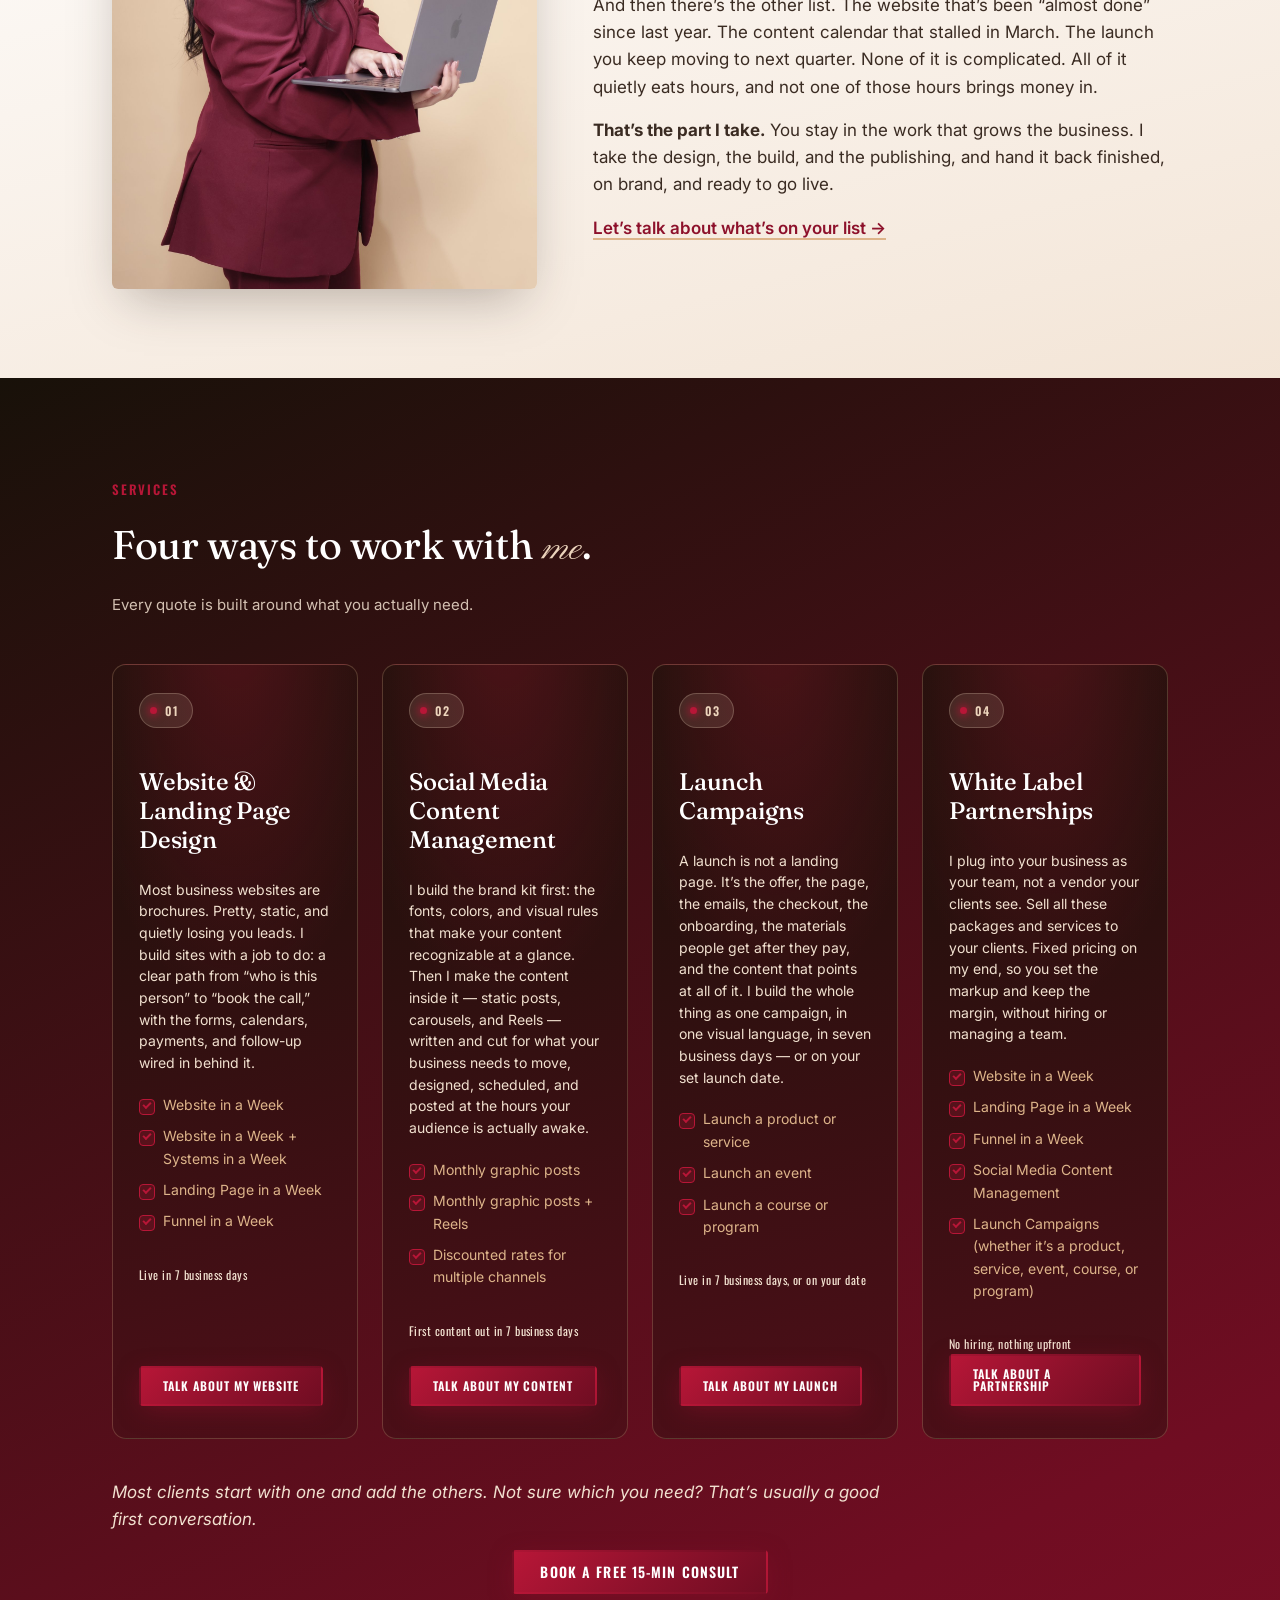
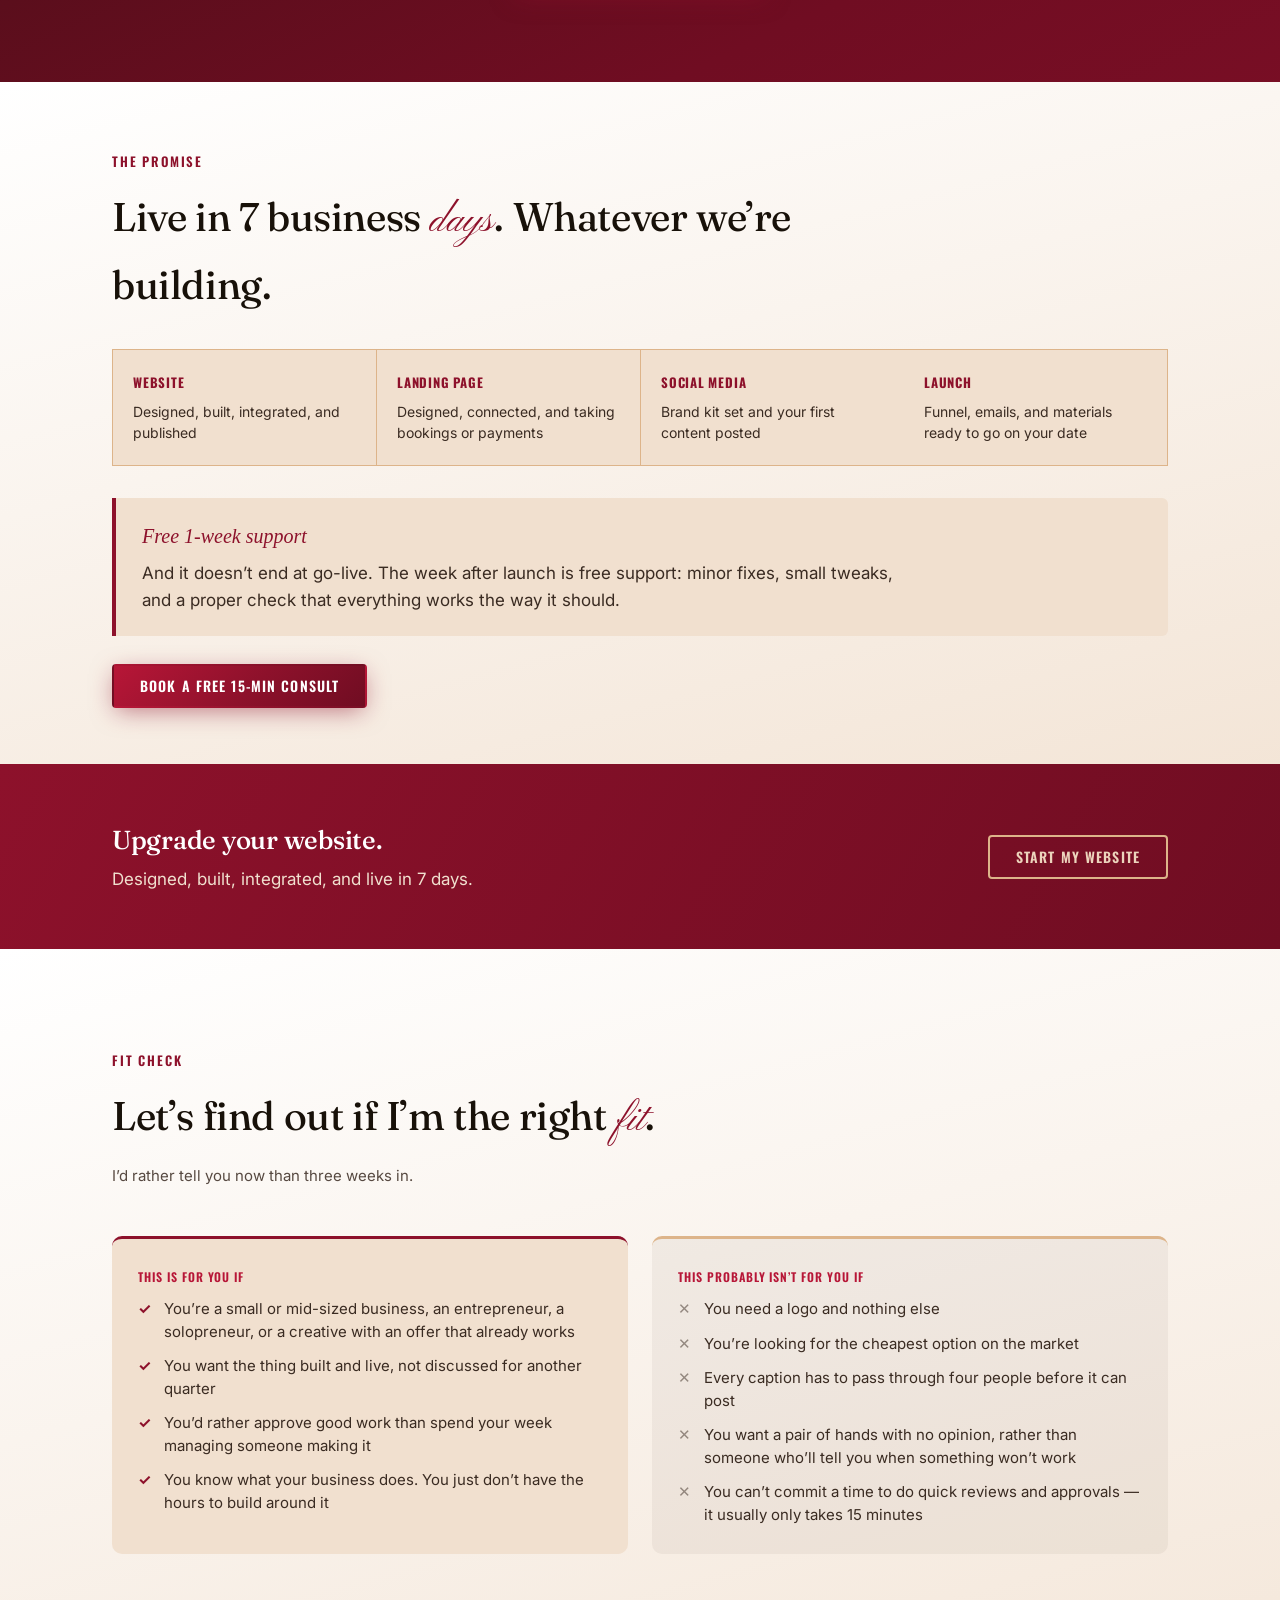
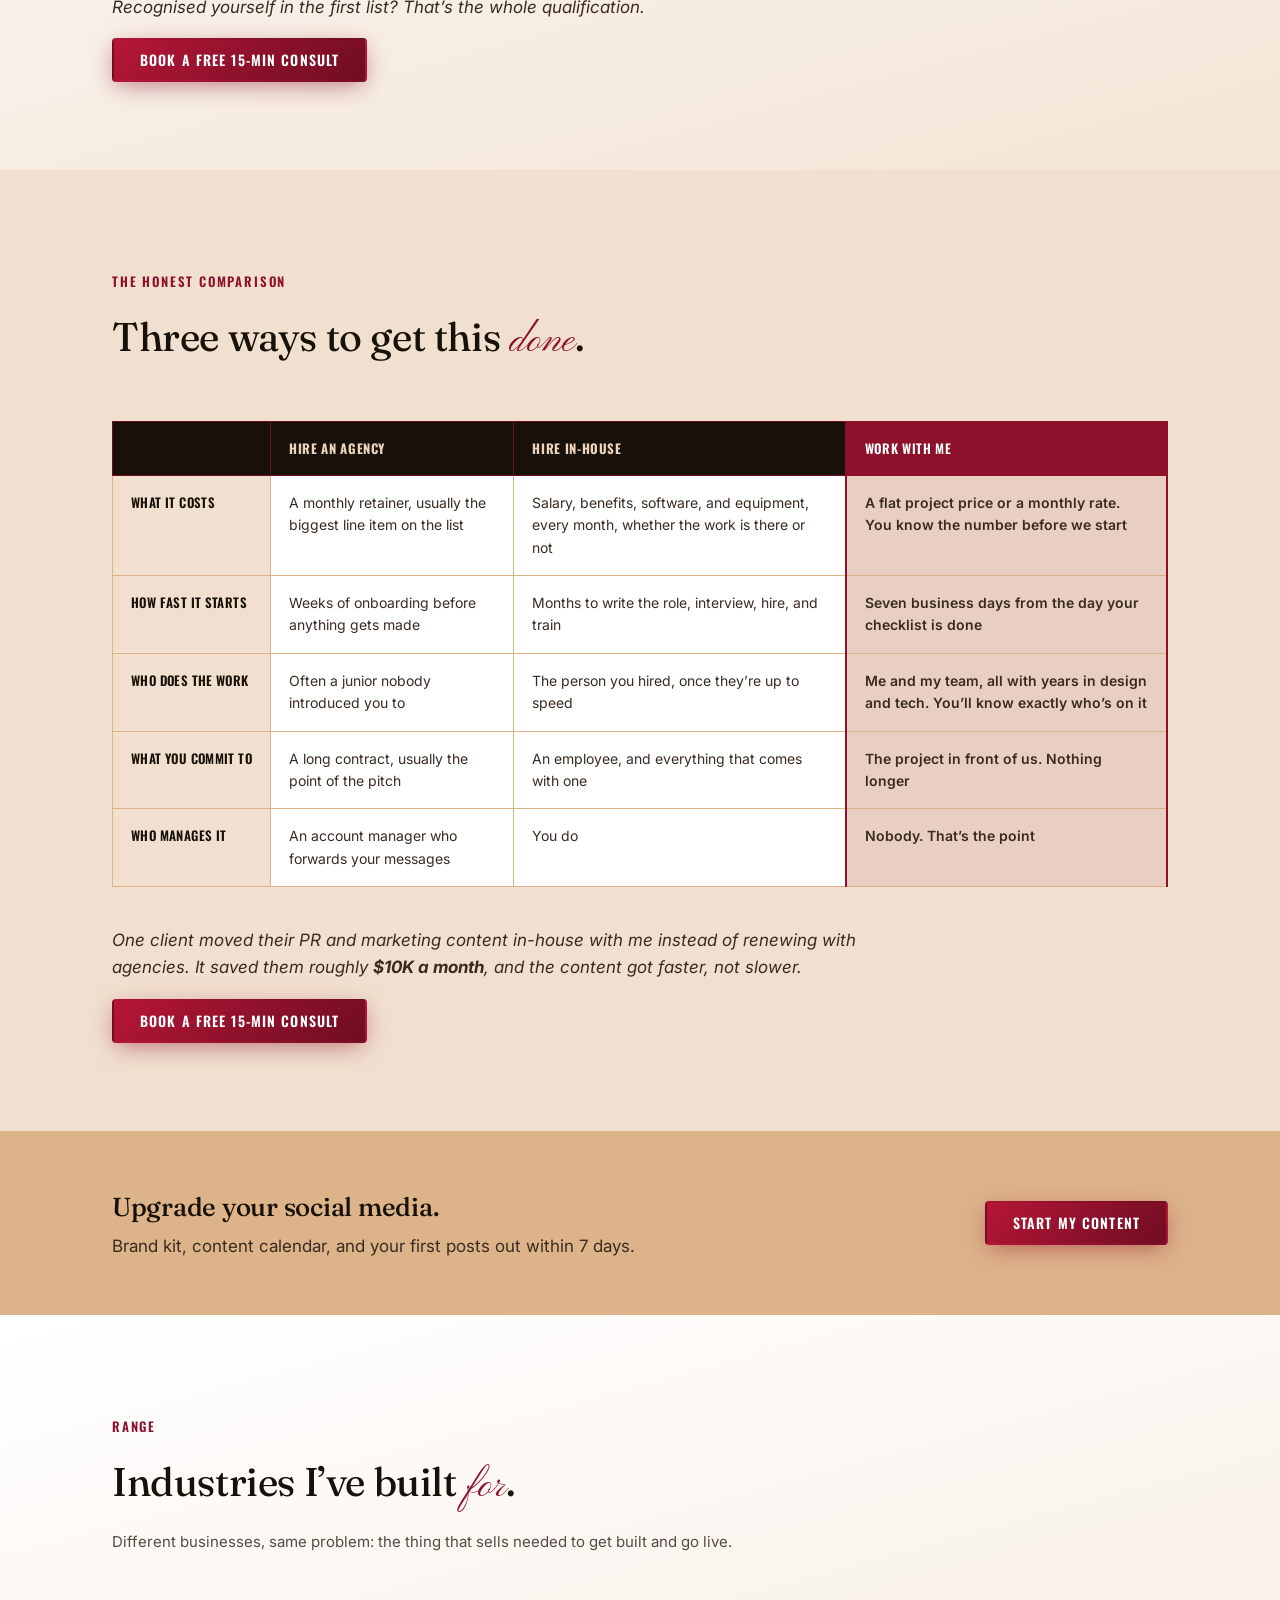
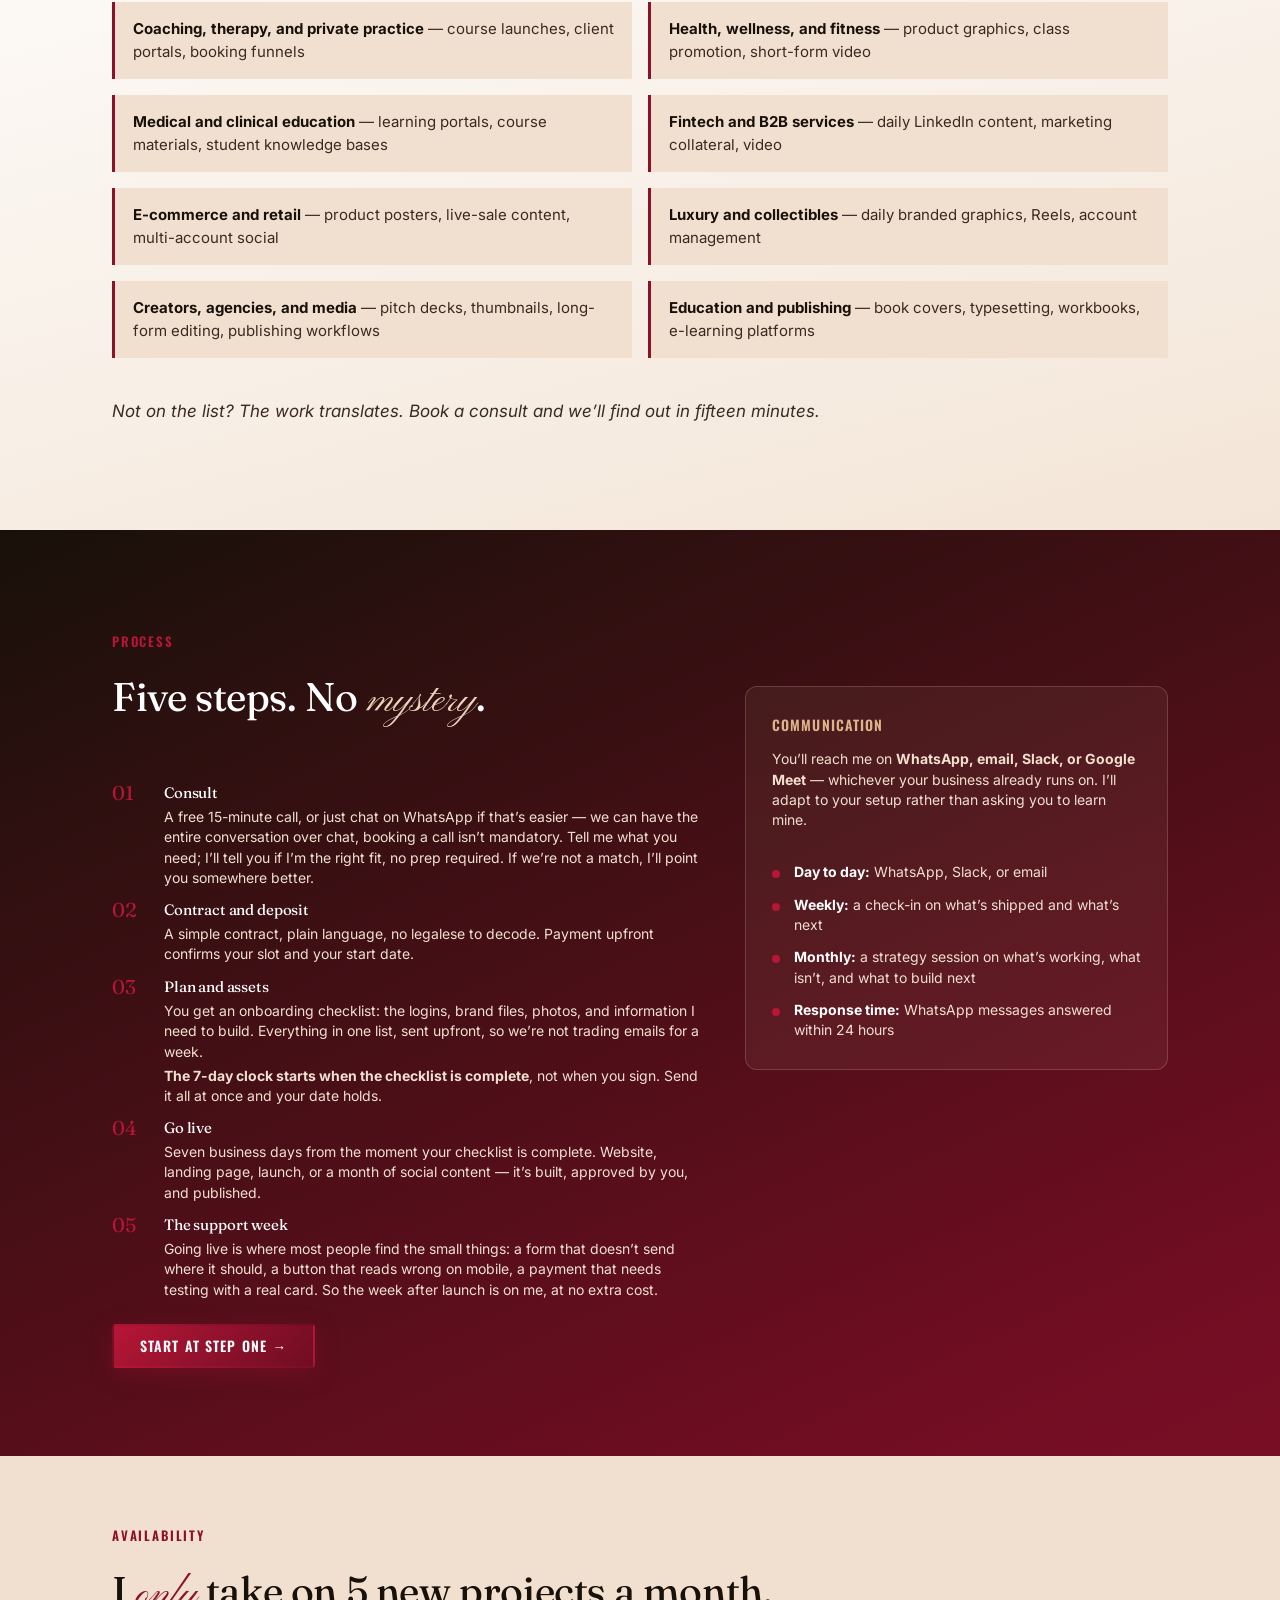
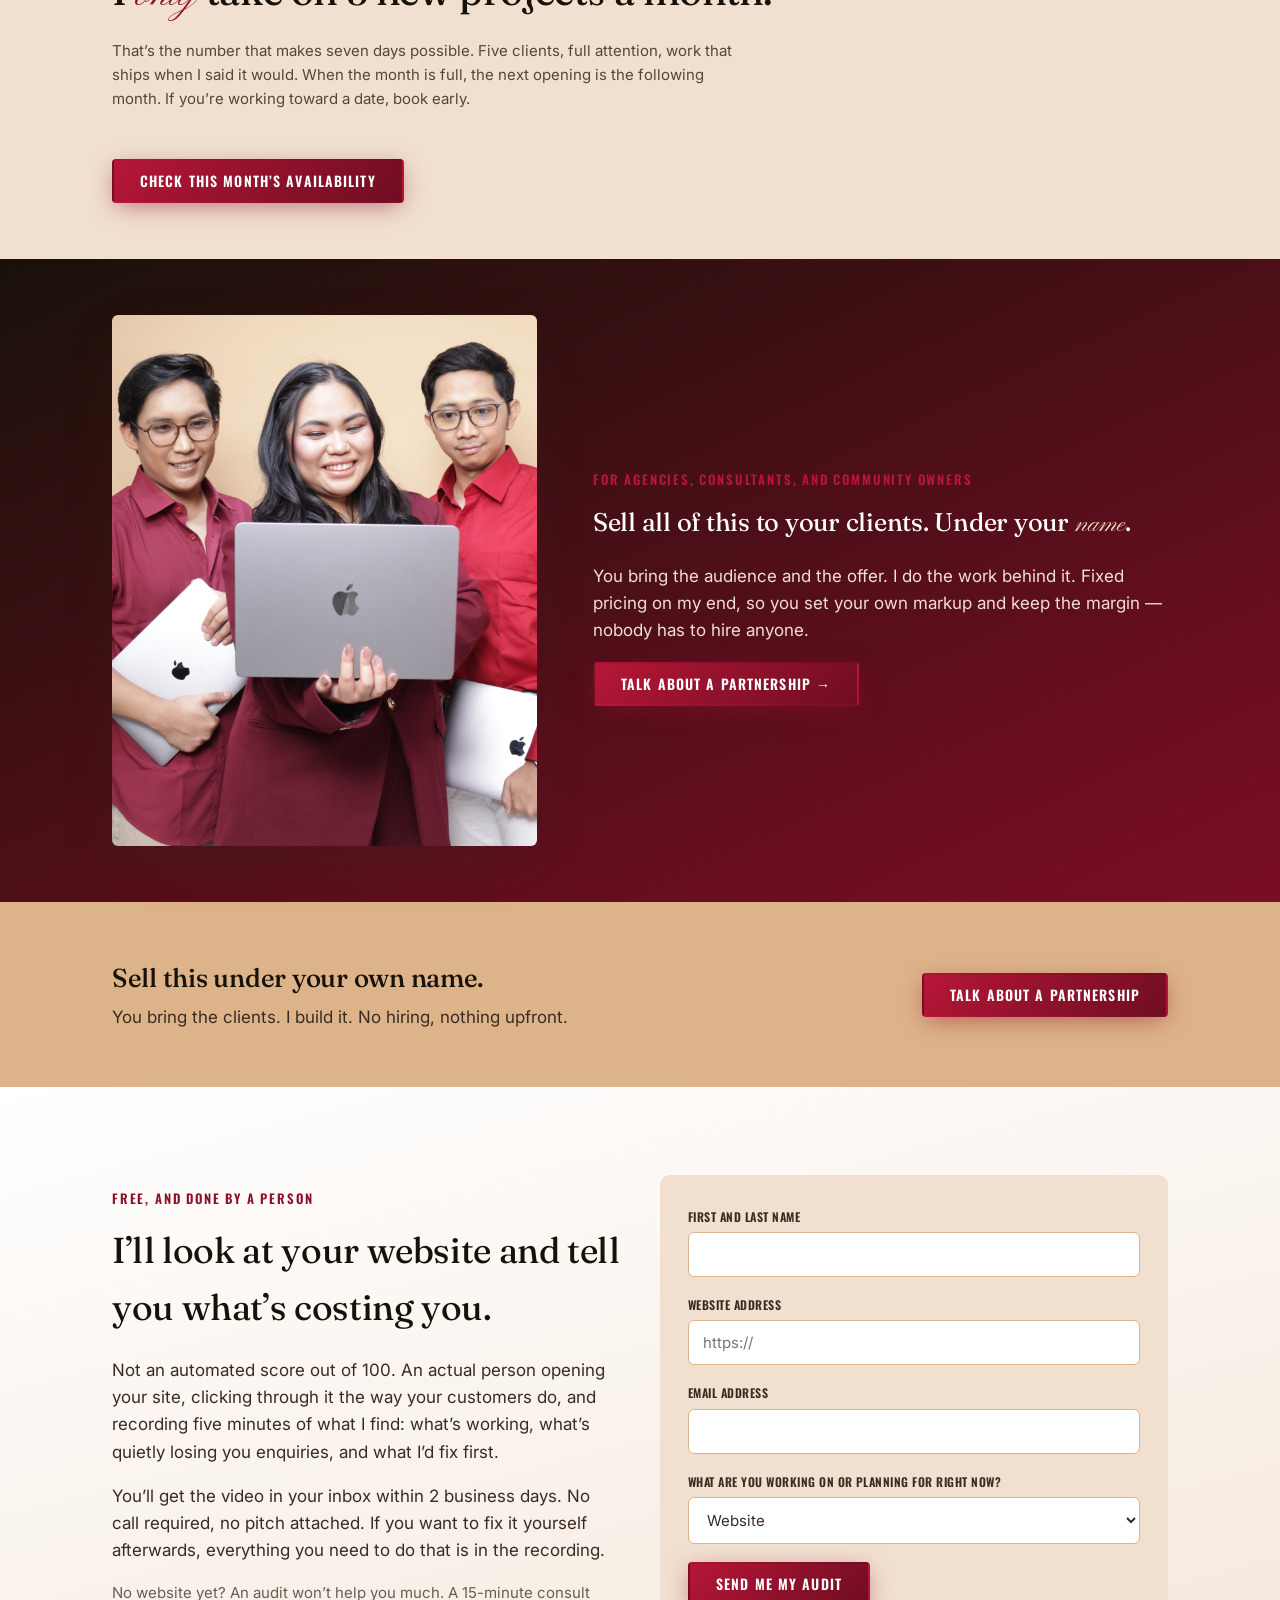
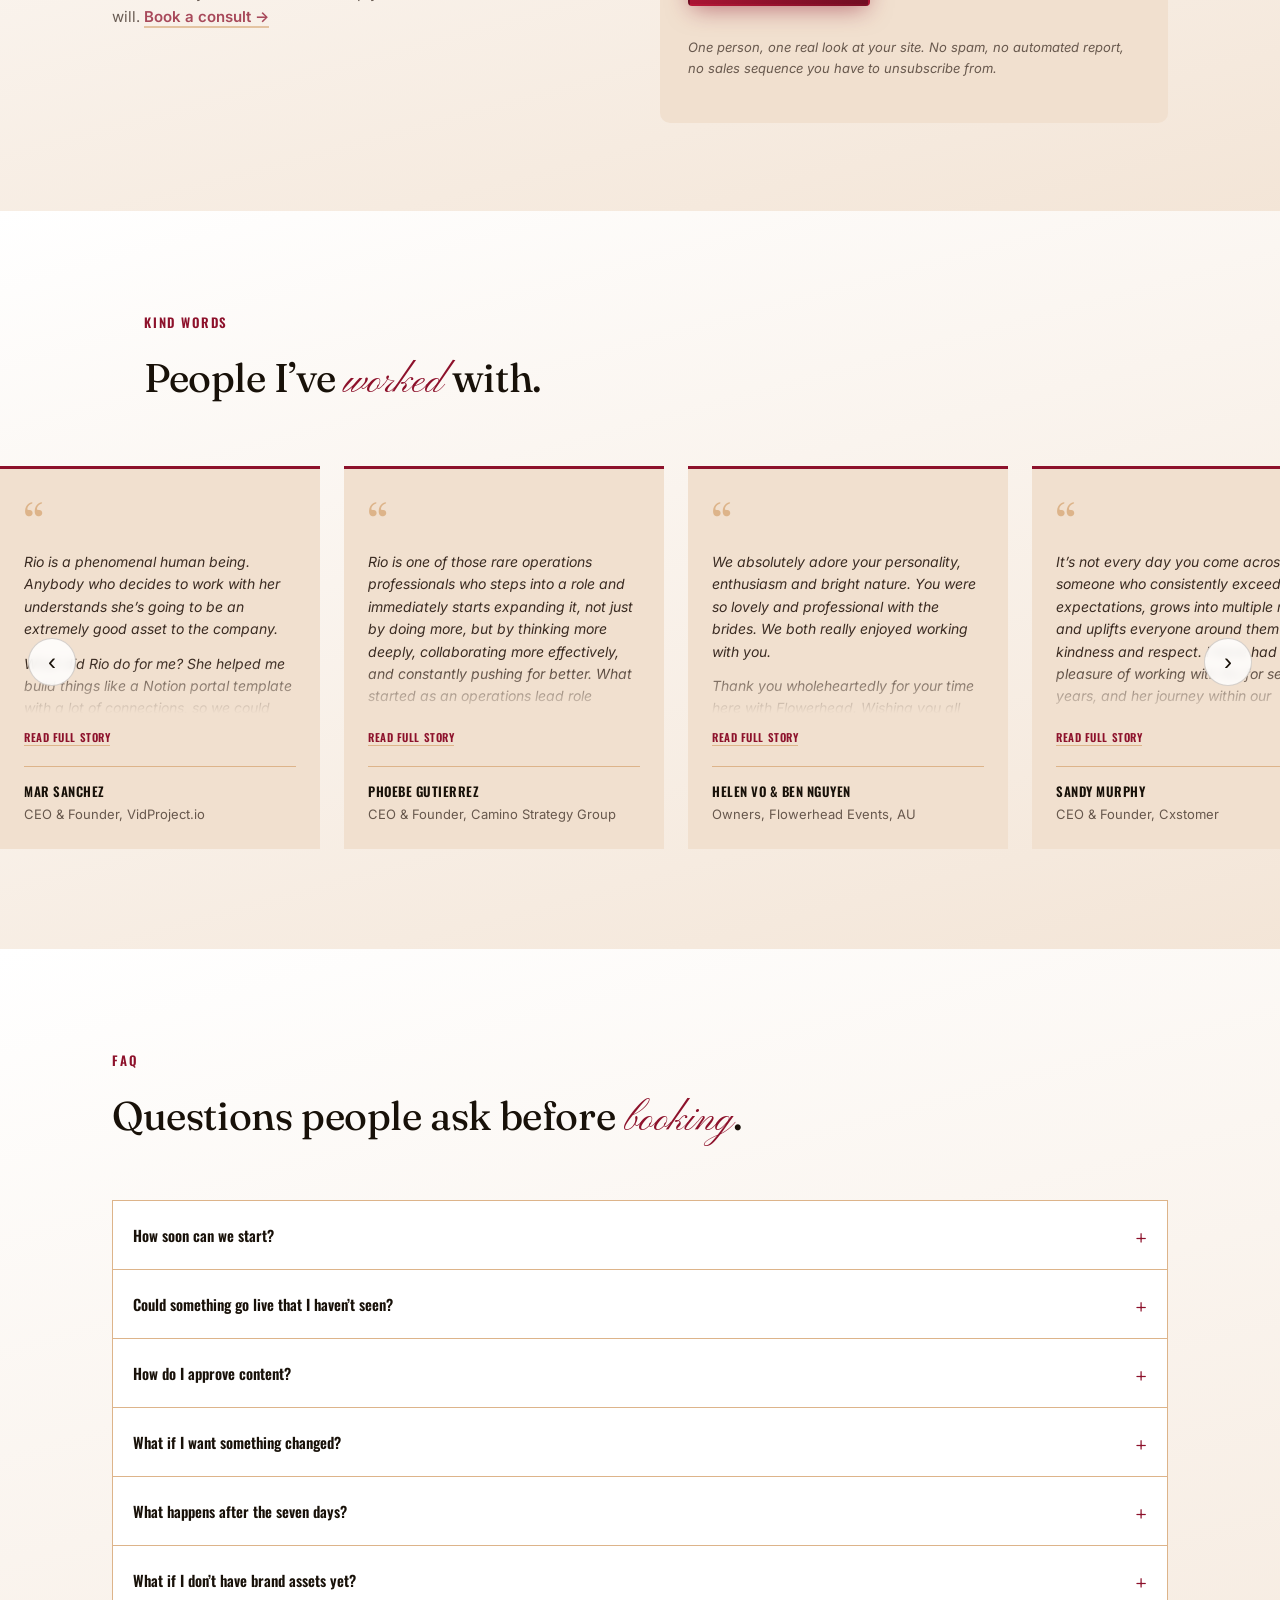
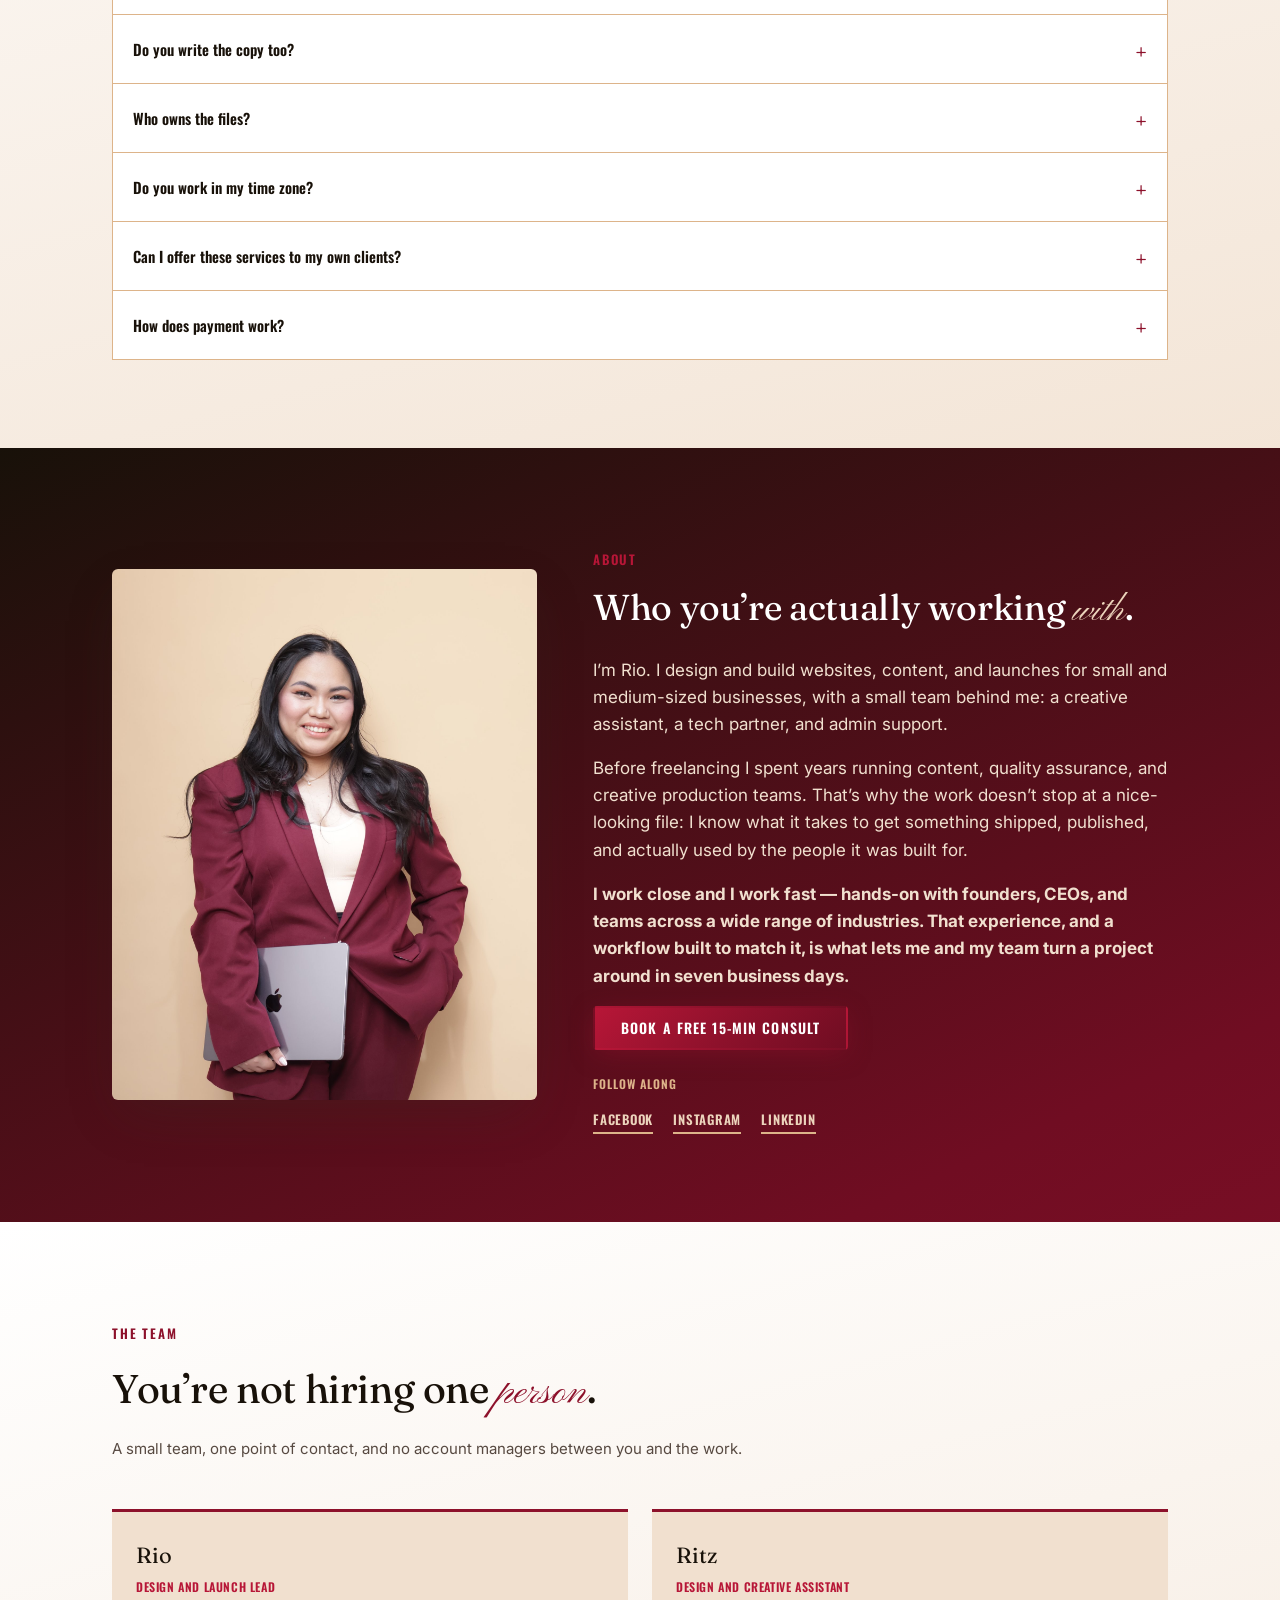
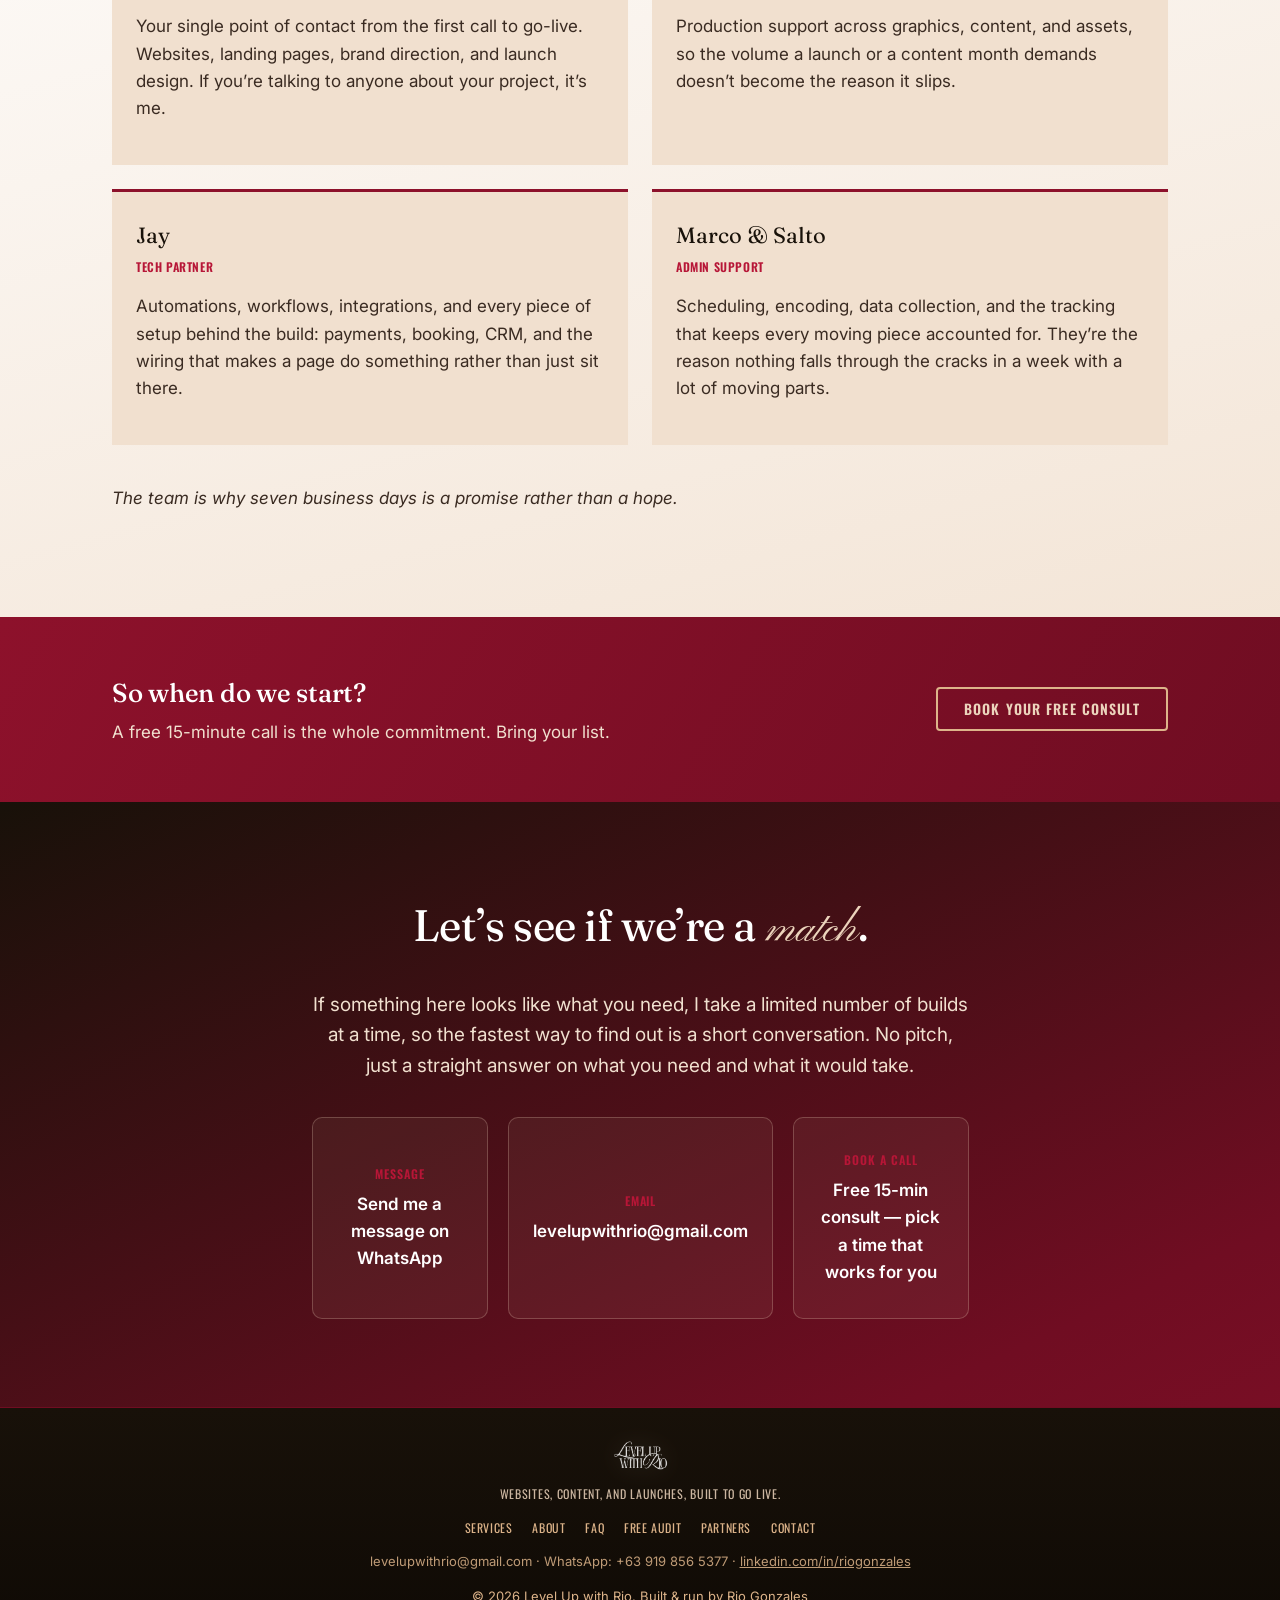
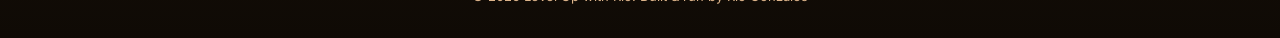
==== commit eeb376e9: "Remove public pricing, rework CTAs and About/contact copy" ====
--- a/index.html
+++ b/index.html
@@ -137,8 +137,8 @@
               <li>Landing Page in a Week</li>
               <li>Funnel in a Week</li>
             </ul>
-            <p class="service-price">From $999 &middot; live in 7 business days</p>
-            <a href="#pricing" class="btn btn-primary service-cta">See pricing</a>
+            <p class="service-price">Live in 7 business days</p>
+            <a href="#contact" class="btn btn-primary service-cta">Talk about my website</a>
           </div>
         </div>
 
@@ -152,8 +152,8 @@
               <li>Monthly graphic posts + Reels</li>
               <li>Discounted rates for multiple channels</li>
             </ul>
-            <p class="service-price">From $499/month &middot; first content out in 7 business days</p>
-            <a href="#pricing" class="btn btn-primary service-cta">See pricing</a>
+            <p class="service-price">First content out in 7 business days</p>
+            <a href="#contact" class="btn btn-primary service-cta">Talk about my content</a>
           </div>
         </div>
 
@@ -167,8 +167,8 @@
               <li>Launch an event</li>
               <li>Launch a course or program</li>
             </ul>
-            <p class="service-price">From $999 &middot; live in 7 business days, or on your date</p>
-            <a href="#pricing" class="btn btn-primary service-cta">See pricing</a>
+            <p class="service-price">Live in 7 business days, or on your date</p>
+            <a href="#contact" class="btn btn-primary service-cta">Talk about my launch</a>
           </div>
         </div>
 
@@ -383,7 +383,7 @@
               <span class="step-num">01</span>
               <div>
                 <h3 class="step-title">Consult</h3>
-                <p>A free 15-minute call, or just chat on WhatsApp if that&rsquo;s easier &mdash; I close deals over chat too. Tell me what you need; I&rsquo;ll tell you if I&rsquo;m the right fit, no prep required. If we&rsquo;re not a match, I&rsquo;ll point you somewhere better.</p>
+                <p>A free 15-minute call, or just chat on WhatsApp if that&rsquo;s easier &mdash; we can have the entire conversation over chat, booking a call isn&rsquo;t mandatory. Tell me what you need; I&rsquo;ll tell you if I&rsquo;m the right fit, no prep required. If we&rsquo;re not a match, I&rsquo;ll point you somewhere better.</p>
               </div>
             </li>
             <li>
@@ -430,301 +430,20 @@
               <li><strong>Response time:</strong> WhatsApp messages answered within 24 hours</li>
             </ul>
           </div>
-
-          <div class="process-sidebar">
-            <p class="detail-label" style="color:var(--sand);">What I guarantee</p>
-            <p><strong>You approve every piece of content, every time.</strong> Nothing gets published that you haven&rsquo;t seen and signed off on. That&rsquo;s the default, and it stays the default for as long as you want it.</p>
-            <p>Over time, most clients find we&rsquo;ve landed in the same voice and the same taste, and they&rsquo;d rather hand me the calendar than review it. When you get to that point, you can hand over as much of the approval as you like, and get those hours back for work that actually earns. But it&rsquo;s your call, and it&rsquo;s never assumed.</p>
-          </div>
-        </div>
-      </div>
-    </div>
-  </section>
-
-  <!-- ============ PRICING (SWIPE SLIDER) ============ -->
-  <section id="pricing" class="section-ivory">
+        </div>
+      </div>
+    </div>
+  </section>
+
+  <!-- ============ AVAILABILITY ============ -->
+  <section id="availability" class="section-ivory tight">
     <div class="wrap">
       <div class="section-head">
-        <p class="eyebrow">Pricing</p>
-        <h2 style="color:var(--espresso);">Clear pricing. No packages that mean <span class="script">nothing</span>.</h2>
-        <p class="section-subtext" style="color:var(--ink); opacity:0.85;">Every price below is the full build, not a starting point that grows once we start talking. Included in every plan: a free support week after go-live. Hover a service to open its packages.</p>
-      </div>
-    </div>
-
-    <div class="accordion-row" data-accordion>
-      <div class="accordion-panel is-active" data-panel>
-        <button type="button" class="accordion-panel-rail" data-panel-toggle aria-expanded="true">
-          <span class="accordion-panel-num">01</span>
-          <span class="accordion-panel-title">Website &amp; Landing Page Design</span>
-        </button>
-        <div class="accordion-panel-content">
-          <div class="accordion-media">
-            <video src="assets/video/website-landing.mp4" autoplay muted loop playsinline preload="metadata"></video>
-          </div>
-          <div class="accordion-packages">
-            <details class="package-item">
-              <summary><span class="package-item-title">Website in a Week</span><span class="package-item-price">$1,999</span></summary>
-              <div class="package-item-body">
-                <ul class="cred-bullets cred-bullets-light">
-                  <li>Custom design or redesign, up to 10 pages</li>
-                  <li>Clear calls to action (Book Now, Contact Us, Buy)</li>
-                  <li>Contact and lead form integration</li>
-                  <li>Booking and calendar integration</li>
-                  <li><strong>Live in 7 business days</strong></li>
-                </ul>
-                <a href="#contact" class="btn btn-primary">Start my website</a>
-              </div>
-            </details>
-            <details class="package-item">
-              <summary><span class="package-item-title">Website in a Week + Systems in a Week</span><span class="package-item-price">$3,999</span></summary>
-              <div class="package-item-body">
-                <p class="pricing-note" style="color:var(--sand);">Everything in Website in a Week, plus everything that runs behind the site.</p>
-                <ul class="cred-bullets cred-bullets-light">
-                  <li>Everything in Website in a Week</li>
-                  <li>Payment gateway setup (Stripe or PayPal)</li>
-                  <li>Membership sign-up and user registration</li>
-                  <li>Simple e-commerce, up to 10 products</li>
-                  <li>Automated booking and backend funnel workflows</li>
-                  <li>Optional add-on: an AI chat and phone bot</li>
-                  <li><strong>Website live in 7 business days, then systems live in another 7 business days &mdash; 14 days total</strong></li>
-                </ul>
-                <a href="#contact" class="btn btn-primary">Build my website and systems</a>
-              </div>
-            </details>
-            <details class="package-item">
-              <summary><span class="package-item-title">Landing Page in a Week</span><span class="package-item-price">$999</span></summary>
-              <div class="package-item-body">
-                <ul class="cred-bullets cred-bullets-light">
-                  <li>Custom design or redesign</li>
-                  <li>Copywriting</li>
-                  <li><strong>Live in 7 business days</strong></li>
-                </ul>
-                <a href="#contact" class="btn btn-primary">Start my landing page</a>
-              </div>
-            </details>
-            <details class="package-item">
-              <summary><span class="package-item-title">Funnel in a Week</span><span class="package-item-price">$1,499</span></summary>
-              <div class="package-item-body">
-                <ul class="cred-bullets cred-bullets-light">
-                  <li>Everything in Landing Page in a Week</li>
-                  <li>All integrations your page needs (booking, scheduling, payment integration, etc.)</li>
-                  <li>Automated workflow depending on your offer</li>
-                  <li><strong>Live in 7 business days</strong></li>
-                </ul>
-                <a href="#contact" class="btn btn-primary">Build my page and systems</a>
-              </div>
-            </details>
-          </div>
-        </div>
-      </div>
-
-      <div class="accordion-panel" data-panel>
-        <button type="button" class="accordion-panel-rail" data-panel-toggle aria-expanded="false">
-          <span class="accordion-panel-num">02</span>
-          <span class="accordion-panel-title">Social Media Content Management</span>
-        </button>
-        <div class="accordion-panel-content">
-          <div class="accordion-media">
-            <div class="accordion-media-slide"></div>
-            <div class="accordion-media-slide"></div>
-            <div class="accordion-media-slide"></div>
-            <span class="accordion-media-label">Video presentation placeholder &middot; auto-plays here</span>
-          </div>
-          <div class="accordion-packages">
-            <details class="package-item">
-              <summary><span class="package-item-title">Monthly graphic posts</span><span class="package-item-price">$499<span class="pricing-period">/mo</span></span></summary>
-              <div class="package-item-body">
-                <ul class="cred-bullets cred-bullets-light">
-                  <li>1 business account or channel</li>
-                  <li>12 posts per month</li>
-                  <li>High-quality visuals, on-brand captions and hashtags</li>
-                  <li>Brand kit</li>
-                  <li>Posted at your audience&rsquo;s peak hours</li>
-                  <li>Monthly performance report</li>
-                  <li><strong>First content out in 7 business days</strong></li>
-                </ul>
-                <p class="pricing-note" style="color:var(--sand);">Discounted rates for multiple channels: 3&ndash;5 accounts $449/mo each &middot; 6&ndash;10 accounts $400/mo each</p>
-                <a href="#contact" class="btn btn-primary">Start with graphics</a>
-              </div>
-            </details>
-            <details class="package-item">
-              <summary><span class="package-item-title">Monthly graphic posts + Reels</span><span class="package-item-price">$799<span class="pricing-period">/mo</span></span></summary>
-              <div class="package-item-body">
-                <ul class="cred-bullets cred-bullets-light">
-                  <li>1 business account or channel</li>
-                  <li>12 posts per month</li>
-                  <li><strong>12 Reels per month</strong></li>
-                  <li>High-quality visuals, on-brand captions and hashtags</li>
-                  <li>Brand kit</li>
-                  <li>Posted at your audience&rsquo;s peak hours</li>
-                  <li>Monthly performance report</li>
-                  <li><strong>First content out in 7 business days</strong></li>
-                </ul>
-                <p class="pricing-note" style="color:var(--sand);">Discounted rates for multiple channels: 3&ndash;5 accounts $749/mo each &middot; 6&ndash;10 accounts $600/mo each</p>
-                <a href="#contact" class="btn btn-primary">Start with video</a>
-              </div>
-            </details>
-          </div>
-        </div>
-      </div>
-
-      <div class="accordion-panel" data-panel>
-        <button type="button" class="accordion-panel-rail" data-panel-toggle aria-expanded="false">
-          <span class="accordion-panel-num">03</span>
-          <span class="accordion-panel-title">Launch Campaigns</span>
-        </button>
-        <div class="accordion-panel-content">
-          <div class="accordion-media">
-            <div class="accordion-media-slide"></div>
-            <div class="accordion-media-slide"></div>
-            <div class="accordion-media-slide"></div>
-            <span class="accordion-media-label">Video presentation placeholder &middot; auto-plays here</span>
-          </div>
-          <div class="accordion-packages">
-            <details class="package-item">
-              <summary><span class="package-item-title">Launch a product or service</span><span class="package-item-price">$999&ndash;$4,999</span></summary>
-              <div class="package-item-body">
-                <p>Priced on what&rsquo;s being launched and what needs building: a single offer with a page and an email sequence sits at the low end; a full course with a funnel, portal, materials, and social campaign sits at the high end. You&rsquo;ll get the exact number on the consult, before you commit to anything.</p>
-                <p><strong>Earliest launch: 7 business days.</strong> Or your set launch date, if you already have one.</p>
-                <a href="#contact" class="btn btn-primary">Book a free consult</a>
-              </div>
-            </details>
-            <details class="package-item">
-              <summary><span class="package-item-title">Launch an event</span><span class="package-item-price">$999&ndash;$4,999</span></summary>
-              <div class="package-item-body">
-                <p>Same range, priced on what the event needs built: registration page, email sequence, and materials at the low end; a full multi-part campaign at the high end. Exact number confirmed on the consult.</p>
-                <p><strong>Earliest launch: 7 business days.</strong> Or your set date, if you already have one.</p>
-                <a href="#contact" class="btn btn-primary">Book a free consult</a>
-              </div>
-            </details>
-            <details class="package-item">
-              <summary><span class="package-item-title">Launch a course or program</span><span class="package-item-price">$999&ndash;$4,999</span></summary>
-              <div class="package-item-body">
-                <p>Priced on scope: a single-offer course page and email sequence at the low end; a full course with a funnel, portal, materials, and social campaign at the high end. Exact number confirmed on the consult.</p>
-                <p><strong>Earliest launch: 7 business days.</strong> Or your set date, if you already have one.</p>
-                <a href="#contact" class="btn btn-primary">Book a free consult</a>
-              </div>
-            </details>
-          </div>
-        </div>
-      </div>
-
-      <div class="accordion-panel" data-panel id="partners-pricing">
-        <button type="button" class="accordion-panel-rail" data-panel-toggle aria-expanded="false">
-          <span class="accordion-panel-num">04</span>
-          <span class="accordion-panel-title">White Label Partnerships</span>
-        </button>
-        <div class="accordion-panel-content">
-          <div class="accordion-media">
-            <div class="accordion-media-slide"></div>
-            <div class="accordion-media-slide"></div>
-            <div class="accordion-media-slide"></div>
-            <span class="accordion-media-label">Video presentation placeholder &middot; auto-plays here</span>
-          </div>
-          <div class="accordion-packages">
-            <div class="package-item package-item-static">
-              <div class="package-item-header">
-                <span class="package-item-title">You set the price, I give you fixed costs</span>
-                <span class="package-item-price">Custom</span>
-              </div>
-              <div class="package-item-body">
-                <p>If you run an agency, a consultancy, or a community, you already know what your people keep asking for. A website that works. Content that actually ships. A launch that doesn&rsquo;t stall in the planning stage. Most of the time you say no, because saying yes means hiring designers, managing them, and carrying the payroll whether the work comes in or not.</p>
-                <p>There&rsquo;s an easier version. You sell it. I build it. Your client only ever sees your brand. You set your own prices and keep the difference &mdash; no team to hire, no salaries to cover, and nothing out of your pocket to start, because your client&rsquo;s payment funds the build. Same systems, same standards, same seven-day turnaround my own clients get.</p>
-
-                <details class="info-dropdown">
-                  <summary>How it works</summary>
-                  <div class="info-dropdown-body">
-                    <ol class="steps-list steps-list-compact">
-                      <li><span class="step-num">1</span><div><p>We agree which services you want to offer, and what each one costs you.</p></div></li>
-                      <li><span class="step-num">2</span><div><p>You price them however you like and sell them to your people.</p></div></li>
-                      <li><span class="step-num">3</span><div><p>Your client pays you. You pay me and send me the brief/assets.</p></div></li>
-                      <li><span class="step-num">4</span><div><p>I build it under your brand and hand it back ready to deliver.</p></div></li>
-                    </ol>
-                  </div>
-                </details>
-
-                <details class="info-dropdown">
-                  <summary>What you get</summary>
-                  <div class="info-dropdown-body">
-                    <ul class="cred-bullets cred-bullets-light">
-                      <li>Your name on all of it: the files, the dashboard, the delivery</li>
-                      <li>Your pricing, your margin</li>
-                      <li>No hiring, no payroll, no managing a team</li>
-                      <li>Nothing upfront from you, because your client pays first</li>
-                      <li>The same 7-day turnaround</li>
-                    </ul>
-                  </div>
-                </details>
-
-                <details class="info-dropdown">
-                  <summary>Who this fits</summary>
-                  <div class="info-dropdown-body">
-                    <ul class="cred-bullets cred-bullets-light">
-                      <li>Agencies that want to add web, design, or social without adding headcount</li>
-                      <li>Coaches and community owners whose members keep asking for this exact work</li>
-                      <li>Consultants who sell the strategy but don&rsquo;t want to build the thing</li>
-                      <li>Anyone with an audience already asking for something they can&rsquo;t currently sell</li>
-                    </ul>
-                  </div>
-                </details>
-
-                <a href="#contact" class="btn btn-primary" style="margin-top:16px;">Talk about a partnership</a>
-              </div>
-            </div>
-          </div>
-        </div>
-      </div>
-    </div>
-
-    <script>
-      (function () {
-        var row = document.querySelector('[data-accordion]');
-        if (!row) return;
-        var panels = Array.prototype.slice.call(row.querySelectorAll('[data-panel]'));
-
-        function activate(panel) {
-          panels.forEach(function (p) {
-            var isActive = p === panel;
-            p.classList.toggle('is-active', isActive);
-            p.querySelector('[data-panel-toggle]').setAttribute('aria-expanded', isActive ? 'true' : 'false');
-          });
-        }
-
-        panels.forEach(function (panel) {
-          var toggle = panel.querySelector('[data-panel-toggle]');
-          toggle.addEventListener('click', function () { activate(panel); });
-          panel.addEventListener('mouseenter', function () {
-            if (window.matchMedia && window.matchMedia('(hover: hover)').matches) activate(panel);
-          });
-        });
-
-        function goToPanelId(id) {
-          var panel = document.getElementById(id);
-          if (!panel) return;
-          activate(panel);
-          panel.scrollIntoView({ behavior: 'smooth', block: 'start' });
-        }
-
-        document.addEventListener('click', function (e) {
-          var link = e.target.closest ? e.target.closest('a[href="#partners-pricing"]') : null;
-          if (!link) return;
-          e.preventDefault();
-          goToPanelId('partners-pricing');
-        });
-
-        if (window.location.hash === '#partners-pricing') goToPanelId('partners-pricing');
-      })();
-    </script>
-
-    <div class="wrap">
-      <p class="section-closer">Want something that isn&rsquo;t on this list? Custom scopes are welcome. <a href="#contact" class="text-link">Chat with me</a>, or book a free 15-minute consult and we&rsquo;ll size it properly.</p>
-
-      <div class="detail-block" style="margin-top:56px;">
         <p class="eyebrow">Availability</p>
-        <h3 style="font-family: var(--font-display); font-size: clamp(22px,3vw,28px); color:var(--espresso); margin: 8px 0 16px;">I <span class="script">only</span> take on 5 new projects a month.</h3>
-        <p>That&rsquo;s the number that makes seven days possible. Five clients, full attention, work that ships when I said it would. When the month is full, the next opening is the following month. If you&rsquo;re working toward a date, book early.</p>
-        <a href="#contact" class="btn btn-primary">Check this month&rsquo;s availability</a>
-      </div>
+        <h2 style="color:var(--espresso);">I <span class="script">only</span> take on 5 new projects a month.</h2>
+        <p class="section-subtext" style="color:var(--ink); opacity:0.85;">That&rsquo;s the number that makes seven days possible. Five clients, full attention, work that ships when I said it would. When the month is full, the next opening is the following month. If you&rsquo;re working toward a date, book early.</p>
+      </div>
+      <a href="#contact" class="btn btn-primary">Check this month&rsquo;s availability</a>
     </div>
   </section>
 
@@ -738,7 +457,7 @@
         <p class="eyebrow" style="color: var(--ruby);">For agencies, consultants, and community owners</p>
         <h2>Sell all of this to your clients. Under your <span class="script script-light">name</span>.</h2>
         <p>You bring the audience and the offer. I do the work behind it. Fixed pricing on my end, so you set your own markup and keep the margin &mdash; nobody has to hire anyone.</p>
-        <a href="#partners-pricing" class="btn btn-primary">See white label pricing &amp; details &rarr;</a>
+        <a href="#contact" class="btn btn-primary">Talk about a partnership &rarr;</a>
       </div>
     </div>
   </section>
@@ -966,9 +685,8 @@
         <p class="eyebrow" style="color: var(--ruby);">About</p>
         <h2 style="margin-top:10px;">Who you&rsquo;re actually working <span class="script script-light">with</span>.</h2>
         <p>I&rsquo;m Rio. I design and build websites, content, and launches for small and medium-sized businesses, with a small team behind me: a creative assistant, a tech partner, and admin support.</p>
-        <p>You deal with me from the first call to go-live. Nothing gets handed to an account manager, and you&rsquo;re never explaining your business twice.</p>
-        <p>Before freelancing I spent years running content, quality assurance, and creative production teams, including scaling one creative department from 3 people to 30 in three months. That&rsquo;s why the work doesn&rsquo;t stop at a nice-looking file: I know what it takes to get something shipped, published, and actually used by the people it was built for.</p>
-        <p><strong>I work with a small number of clients at a time. That, and the team, is what makes seven days possible.</strong></p>
+        <p>Before freelancing I spent years running content, quality assurance, and creative production teams. That&rsquo;s why the work doesn&rsquo;t stop at a nice-looking file: I know what it takes to get something shipped, published, and actually used by the people it was built for.</p>
+        <p><strong>I work close and I work fast &mdash; hands-on with founders, CEOs, and teams across a wide range of industries. That experience, and a workflow built to match it, is what lets me and my team turn a project around in seven business days.</strong></p>
         <a href="#contact" class="btn btn-primary">Book a free 15-min consult</a>
         <p class="detail-label" style="color:var(--sand); margin-top:24px;">Follow along</p>
         <div class="social-links">
@@ -1030,8 +748,8 @@
   <!-- ============ CONTACT ============ -->
   <section id="contact" class="section-espresso close-section">
     <div class="wrap">
-      <h2>If something here looks like what you <span class="script script-light">need</span>.</h2>
-      <p class="lede">I take a limited number of builds at a time, so the fastest way to find out if we&rsquo;re a fit is a short conversation. No pitch, just a straight answer on what you need and what it would take.</p>
+      <h2>Let&rsquo;s see if we&rsquo;re a <span class="script script-light">match</span>.</h2>
+      <p class="lede">If something here looks like what you need, I take a limited number of builds at a time, so the fastest way to find out is a short conversation. No pitch, just a straight answer on what you need and what it would take.</p>
 
       <div class="contact-grid">
         <a href="https://wa.me/639198565377" class="contact-card">
@@ -1042,9 +760,9 @@
           <span class="contact-label">Email</span>
           <span class="contact-value">levelupwithrio@gmail.com</span>
         </a>
-        <a href="mailto:levelupwithrio@gmail.com?subject=Book%20a%20free%2015-min%20consult" class="contact-card">
+        <a href="https://calendar.app.google/QUxn3aF2yetLoUJ28" class="contact-card" target="_blank" rel="noopener">
           <span class="contact-label">Book a call</span>
-          <span class="contact-value">Free 15-min consult &mdash; I&rsquo;ll send you a link to book</span>
+          <span class="contact-value">Free 15-min consult &mdash; pick a time that works for you</span>
         </a>
       </div>
     </div>
@@ -1058,7 +776,6 @@
     <p class="footer-tagline">Websites, content, and launches, built to go live.</p>
     <nav class="footer-nav">
       <a href="#services">Services</a>
-      <a href="#pricing">Pricing</a>
       <a href="#about">About</a>
       <a href="#faq">FAQ</a>
       <a href="#audit">Free audit</a>
@@ -1152,7 +869,6 @@
       '.cta-band-inner > div', '.cta-band-inner > a',
       '.fit-col',
       '.compare-scroll',
-      '.accordion-row',
       '.industries-list li',
       '.steps-list li', '.process-sidebar',
       '.audit-form-wrap',
--- a/styles.css
+++ b/styles.css
@@ -1399,12 +1399,19 @@
 
 .accordion-media {
   position: relative;
-  height: 140px;
+  height: 200px;
   border-radius: 10px;
   overflow: hidden;
   margin-bottom: 20px;
   background: var(--espresso);
   flex-shrink: 0;
+}
+
+.accordion-media video {
+  width: 100%;
+  height: 100%;
+  object-fit: cover;
+  display: block;
 }
 
 .accordion-media-slide {
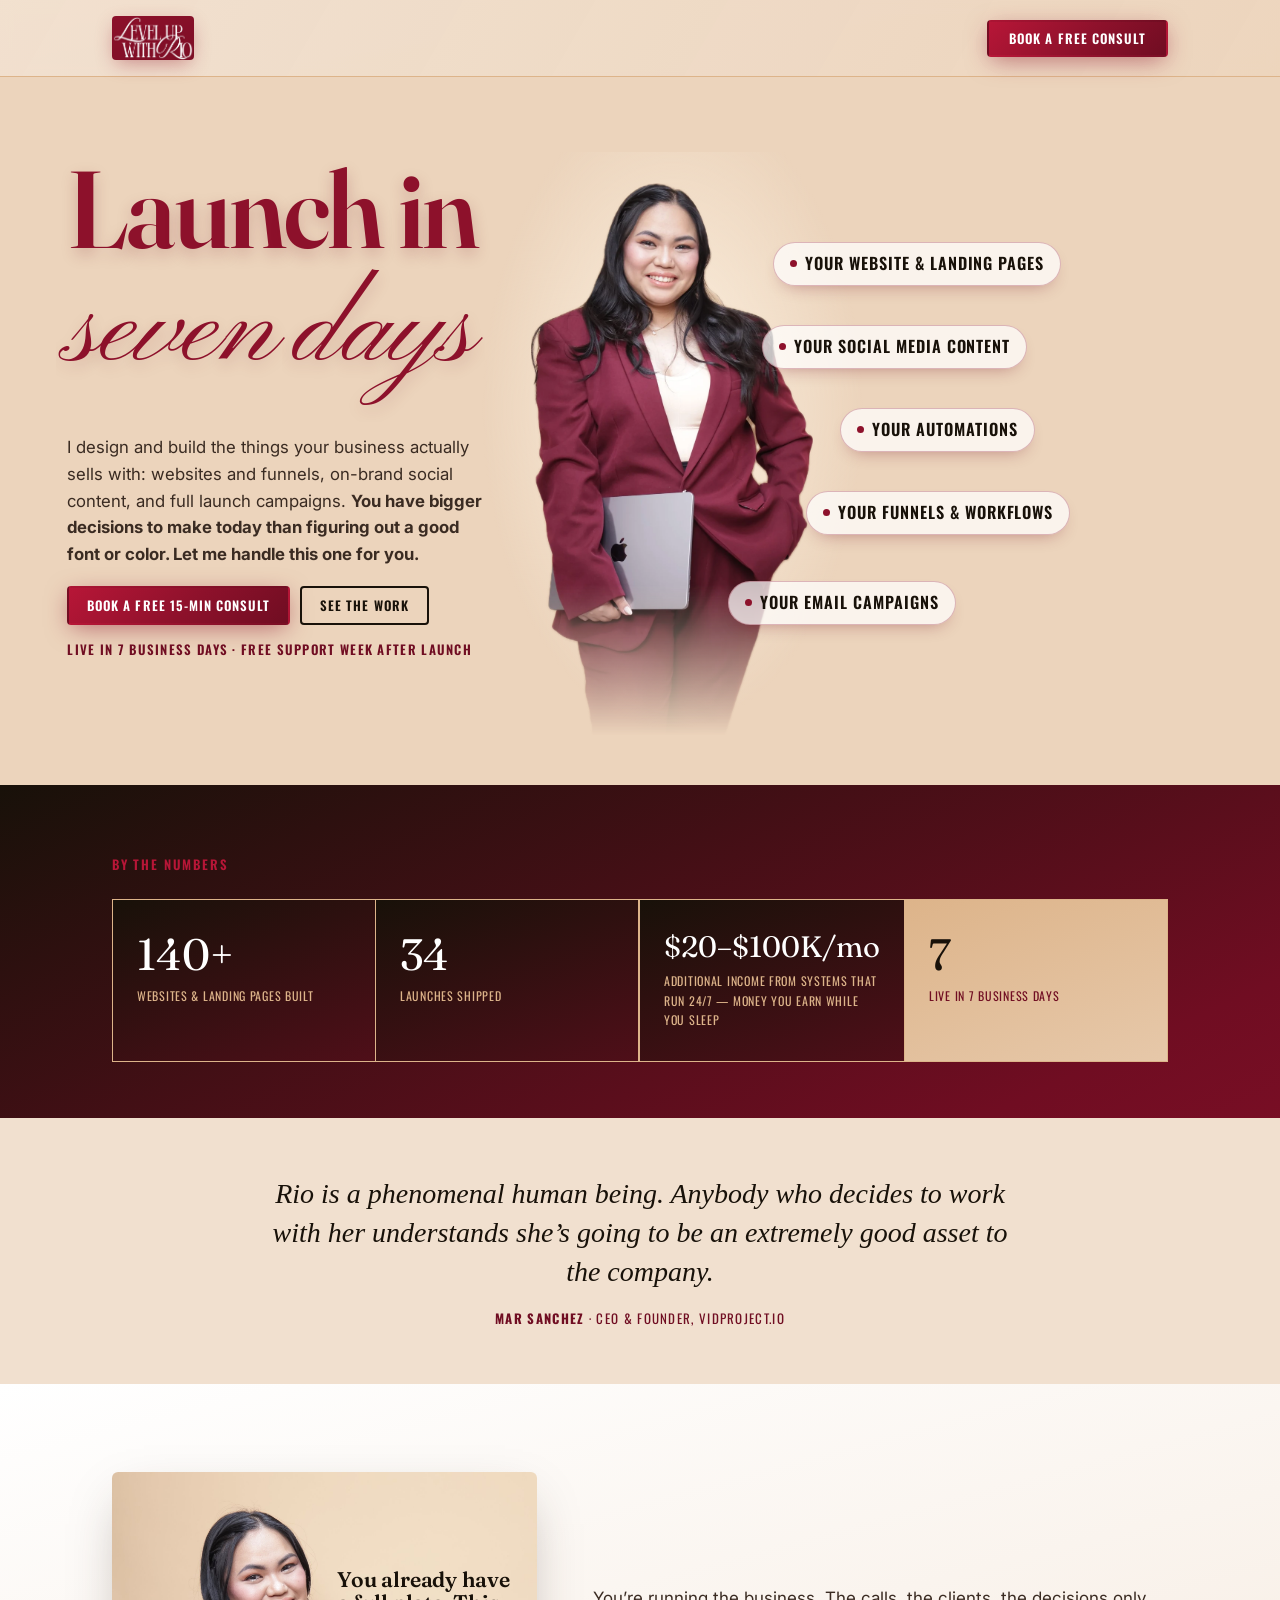
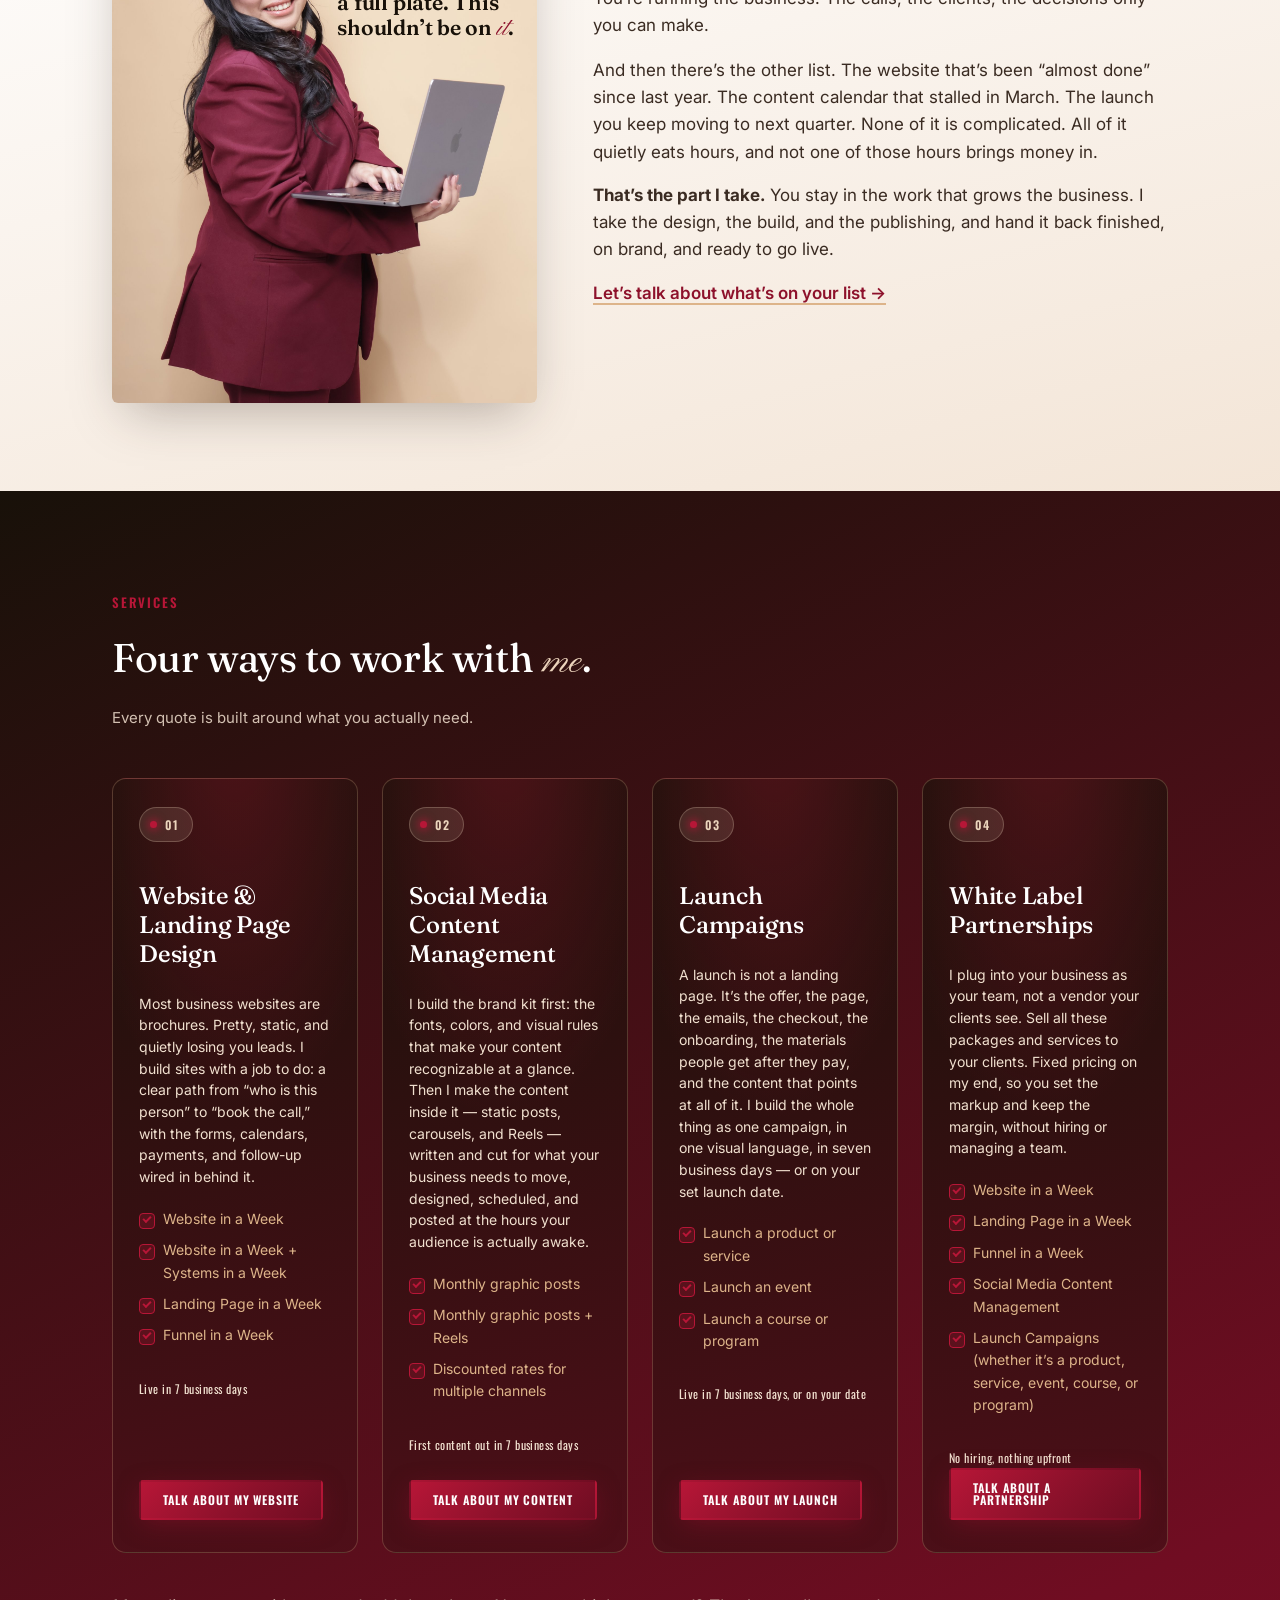
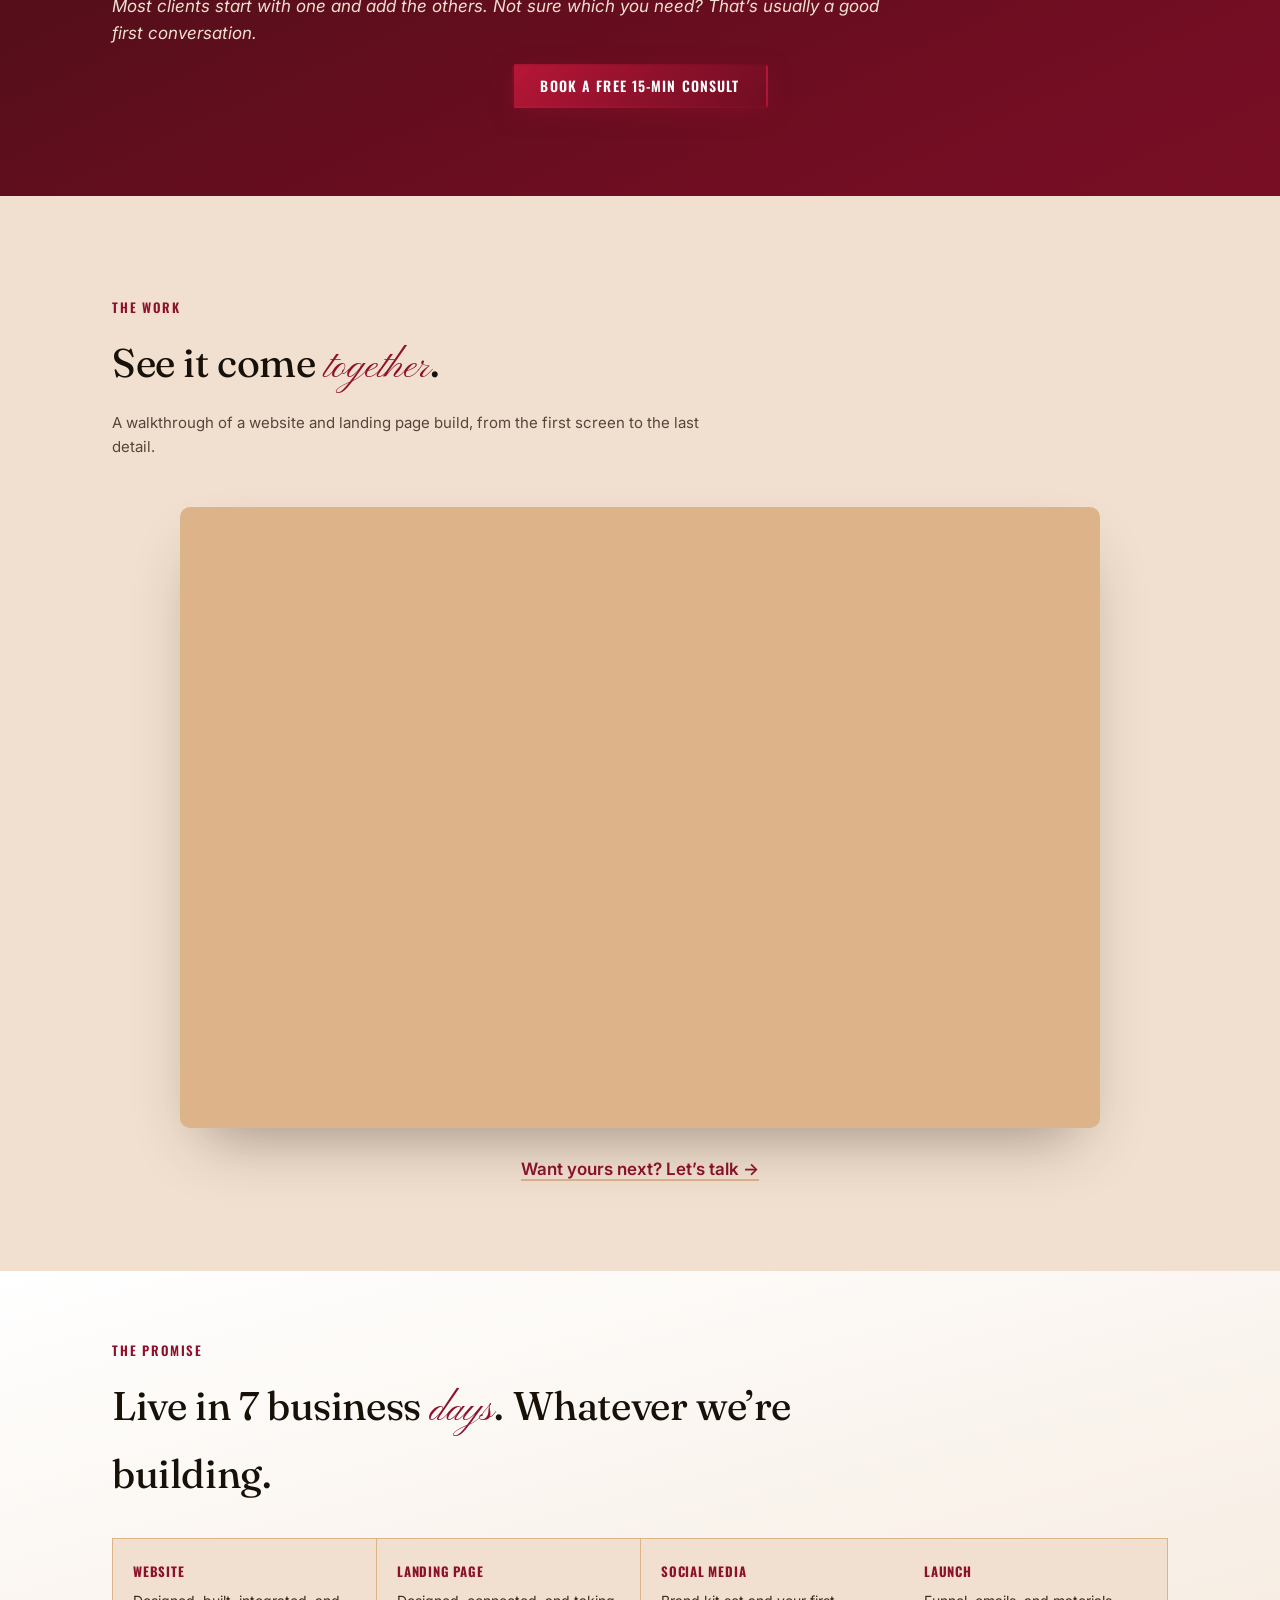
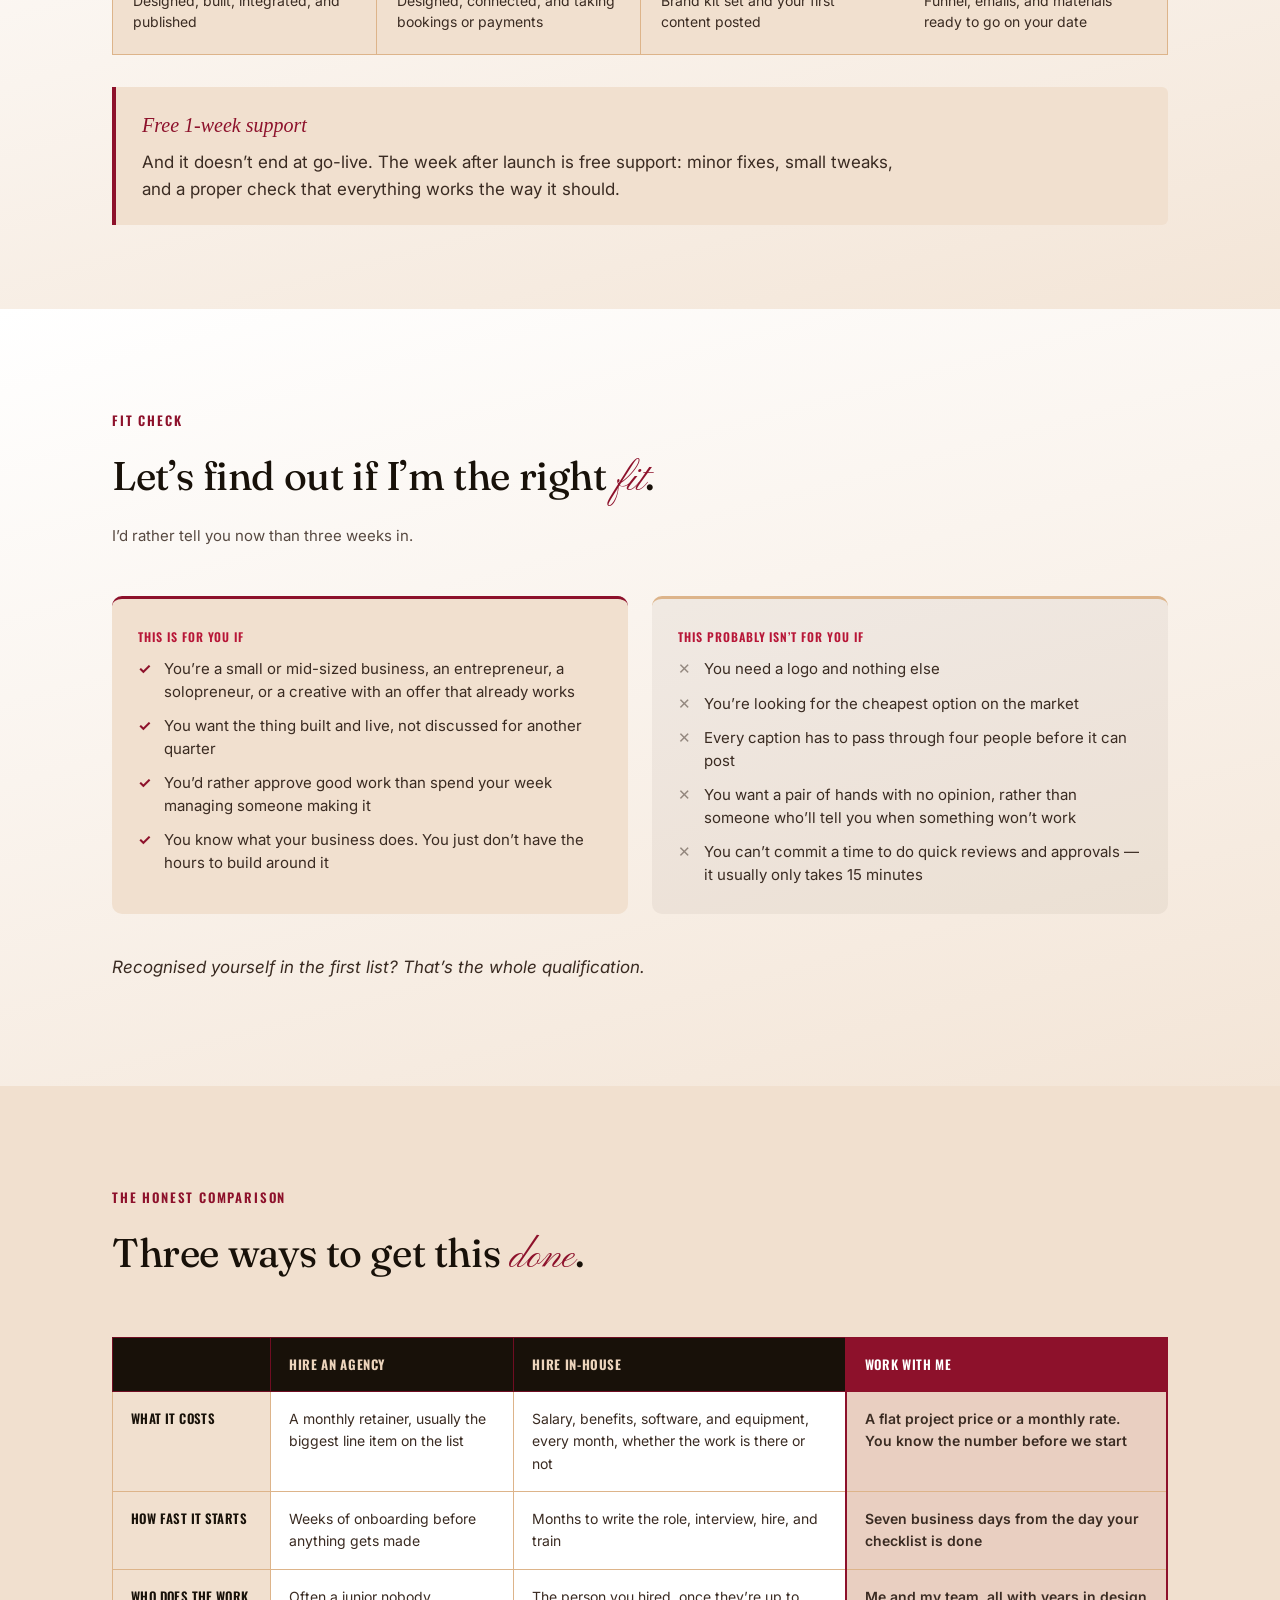
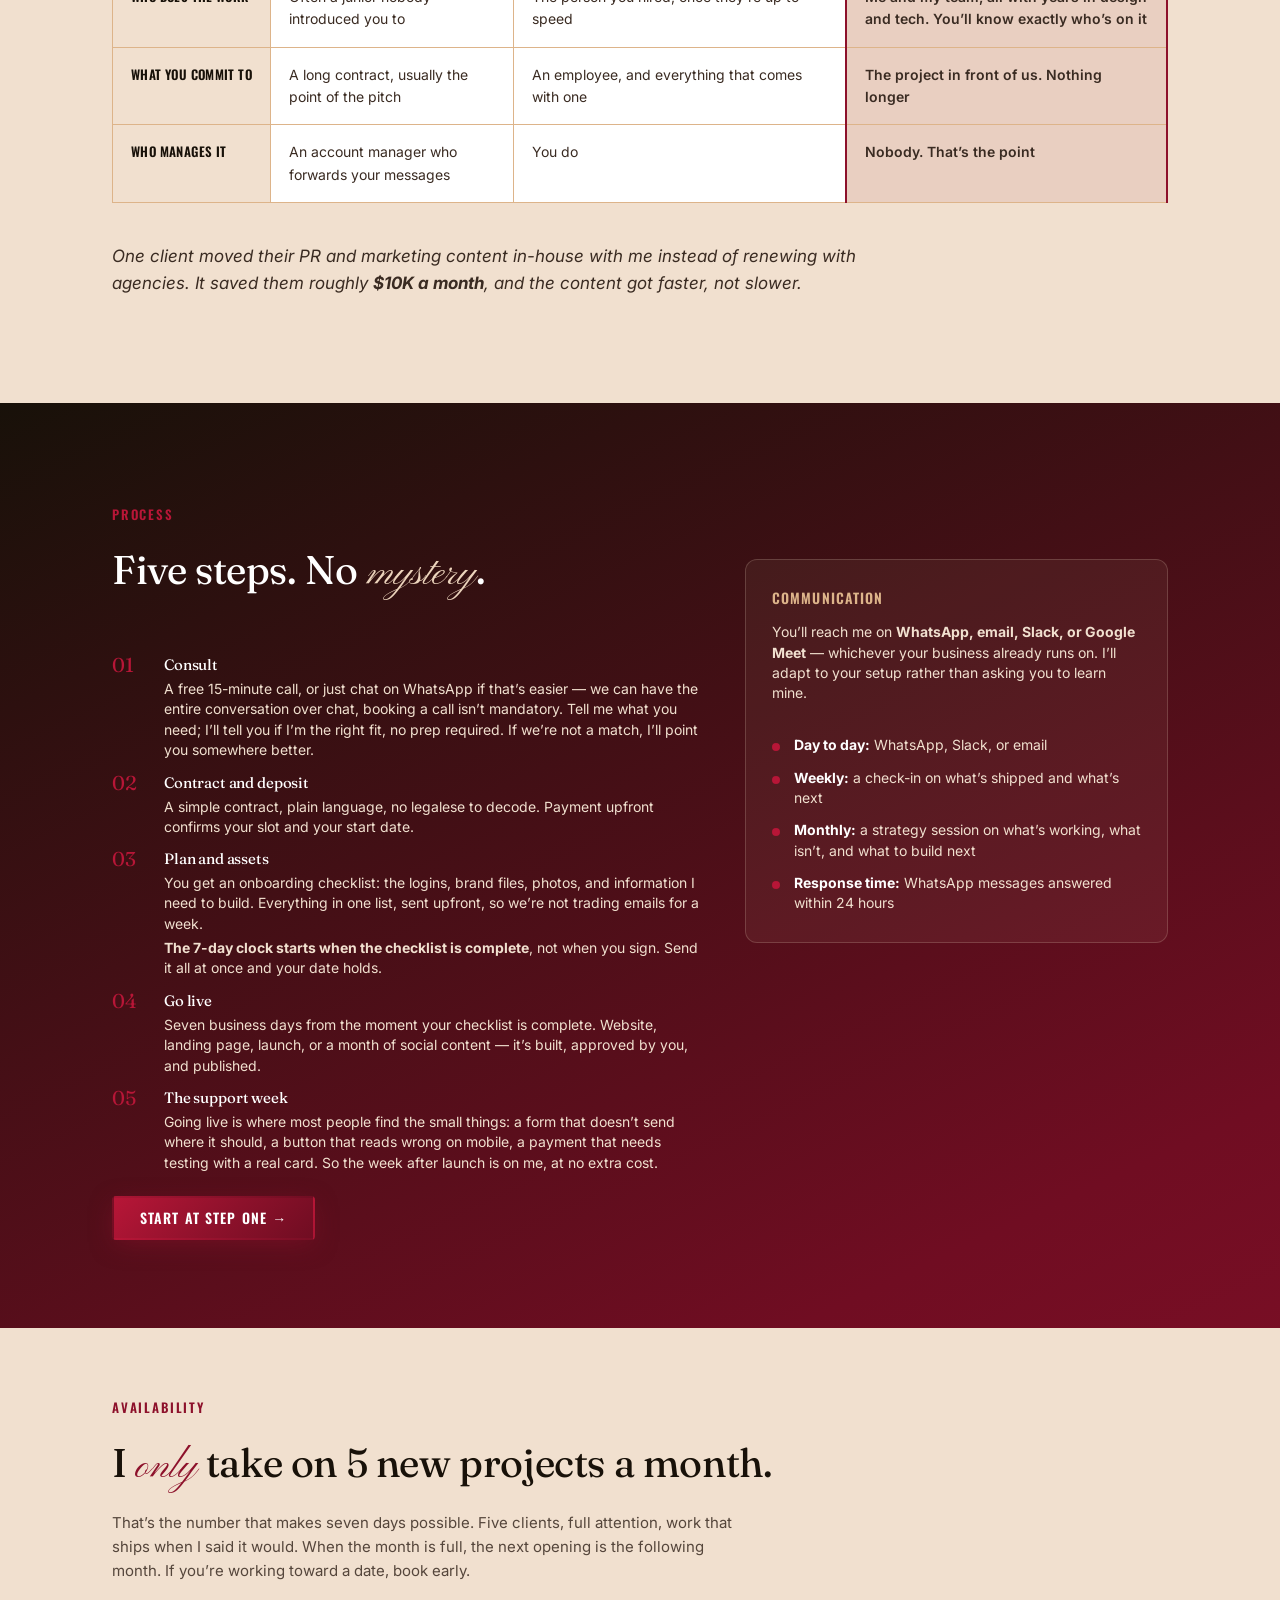
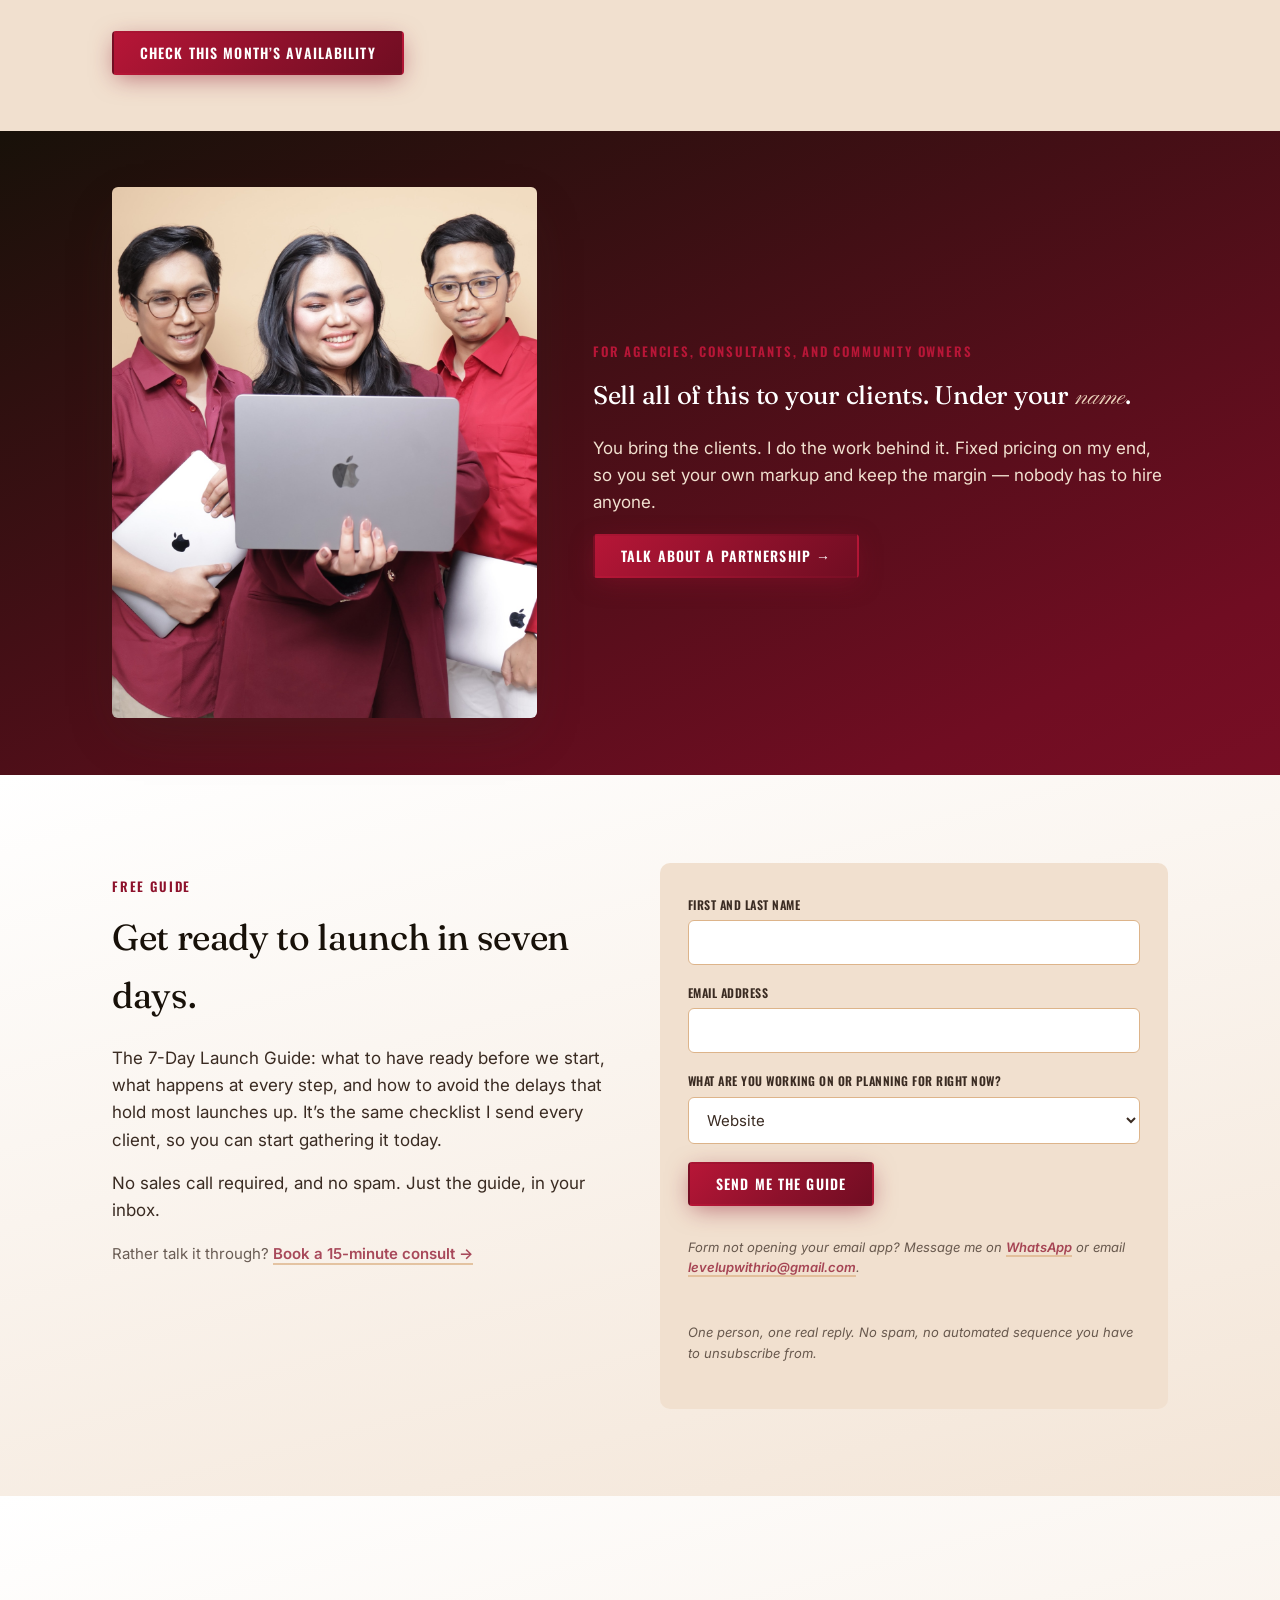
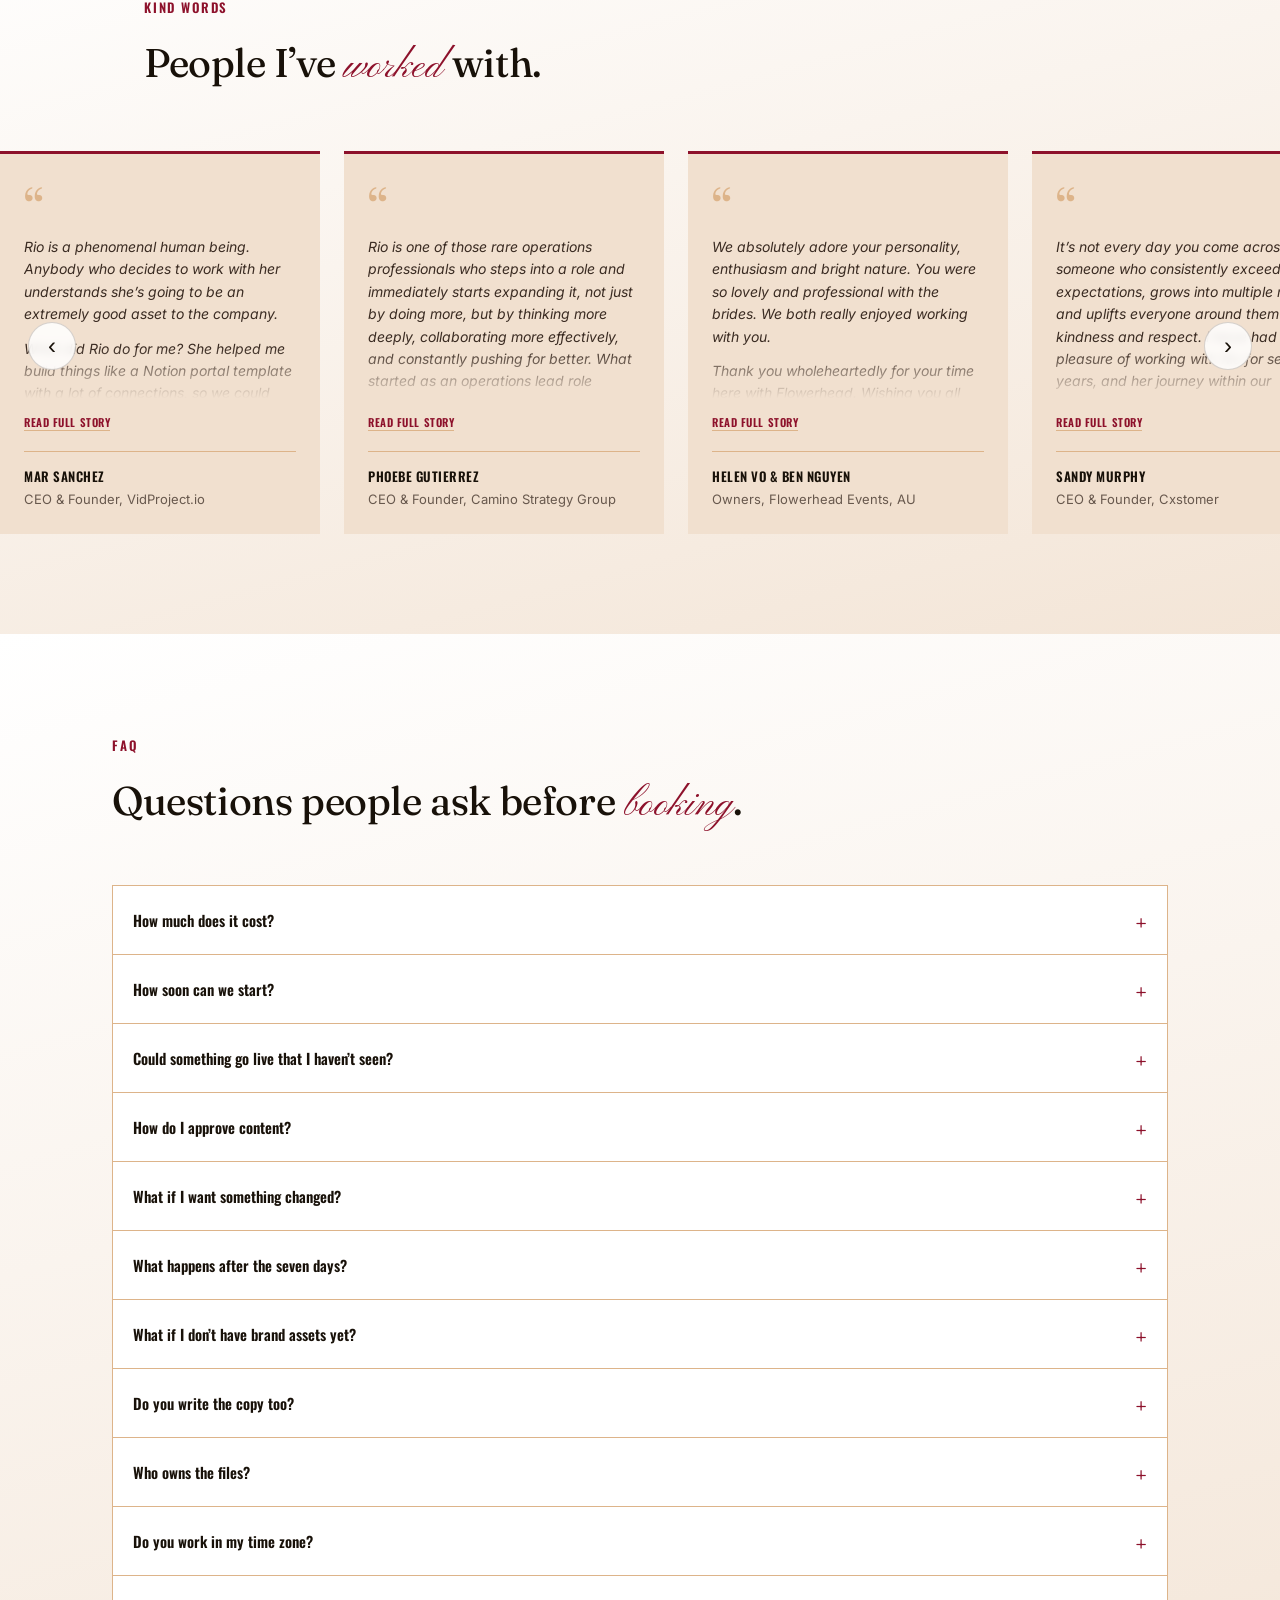
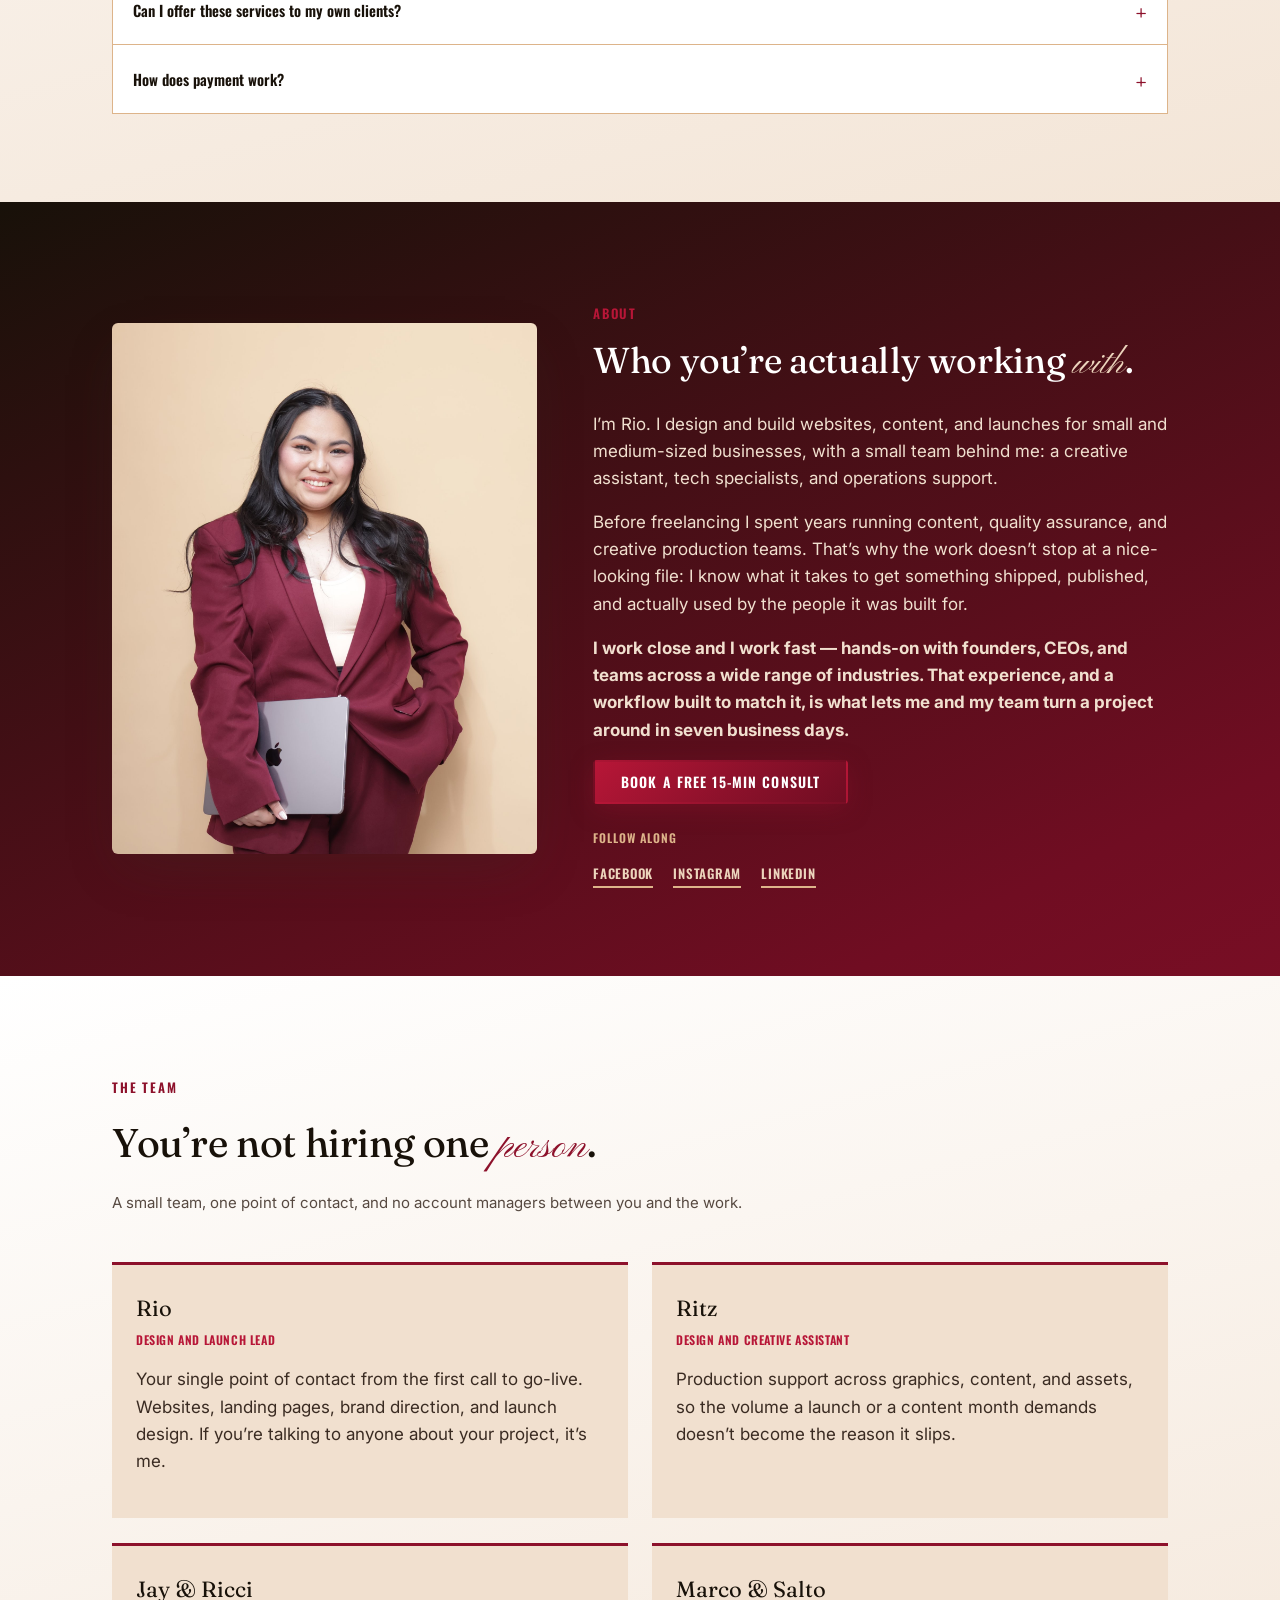
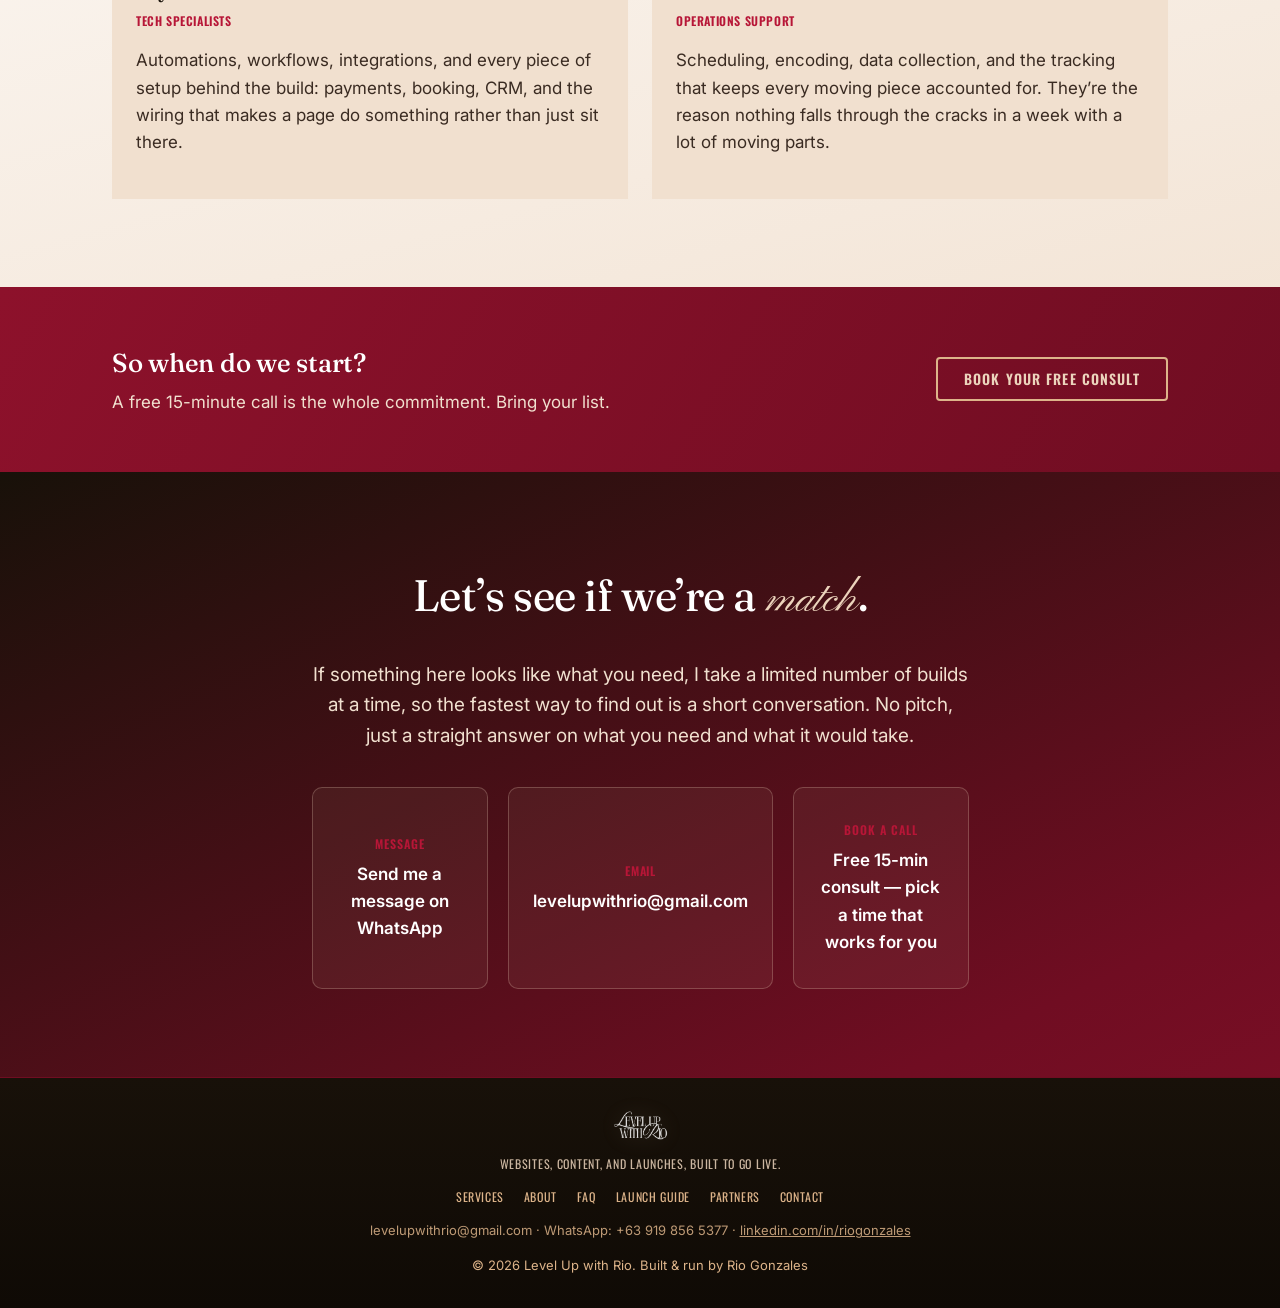
==== commit e13b5c95: "Redesign hero with intro animation, launch guide, work video and cleanup" ====
--- a/index.html
+++ b/index.html
@@ -11,14 +11,15 @@
 <meta property="og:description" content="Websites, social content, and launch campaigns, designed and live in 7 days. Book a free 15-minute consult.">
 <meta property="og:url" content="https://levelupwithrio.com/">
 <meta property="og:type" content="website">
-<meta property="og:image" content="https://levelupwithrio.com/assets/img/rio/hero.jpg">
+<meta property="og:image" content="https://levelupwithrio.com/assets/img/og-share.jpg">
 <meta name="twitter:card" content="summary_large_image">
 <meta name="twitter:title" content="Level Up with Rio &mdash; Creative Design &amp; Launch Partner">
 <meta name="twitter:description" content="Websites, social content, and launch campaigns, designed and live in 7 days. Book a free 15-minute consult.">
-<meta name="twitter:image" content="https://levelupwithrio.com/assets/img/rio/hero.jpg">
+<meta name="twitter:image" content="https://levelupwithrio.com/assets/img/og-share.jpg">
 <link rel="preconnect" href="https://fonts.googleapis.com">
 <link rel="preconnect" href="https://fonts.gstatic.com" crossorigin>
 <link href="https://fonts.googleapis.com/css2?family=Fraunces:ital,opsz,wght@0,9..144,300..600;1,9..144,300..600&family=Pinyon+Script&family=Oswald:wght@500;600;700&family=Inter:wght@400;500;600;700&display=swap" rel="stylesheet">
+<script>document.documentElement.classList.add("js");</script>
 <link rel="stylesheet" href="styles.css">
 <script src="https://analytics.ahrefs.com/analytics.js" data-key="ZhD1nDN/fZB5XUwH6r/0uQ" async></script>
 <script type="application/ld+json">
@@ -42,7 +43,7 @@
   <div class="wrap">
     <a class="brand-mark" href="#top"><img src="assets/img/logo-burgundy.png" alt="Level Up with Rio" class="logo-img"></a>
     <nav>
-      <a href="#contact" class="header-cta btn btn-primary" style="padding:10px 20px;">Book a free consult</a>
+      <a href="https://calendar.app.google/QUxn3aF2yetLoUJ28" target="_blank" rel="noopener" class="header-cta btn btn-primary" style="padding:10px 20px;">Book a free consult</a>
     </nav>
   </div>
 </header>
@@ -51,18 +52,30 @@
 
   <!-- ============ HERO ============ -->
   <section class="hero">
-    <div class="wrap hero-grid">
-      <div>
-        <p class="eyebrow">Creative design and launch partner for small and medium-sized businesses</p>
-        <h1>Your website. Your content. Your launch. <span class="script">Live in seven days.</span></h1>
-        <p class="lede">I design and build the things your business actually sells with: websites and funnels, on-brand social content, and full launch campaigns. <strong>You have bigger decisions to make today than figuring out a good font or color. Let me handle this one for you.</strong></p>
-        <div class="hero-ctas">
-          <a href="#contact" class="btn btn-primary">Book a free 15-min consult</a>
-          <a href="#services" class="btn btn-ghost">See the work</a>
-        </div>
-      </div>
-      <div class="photo-frame">
-        <img src="assets/img/rio/hero.jpg" alt="Rio Gonzales working at her laptop">
+    <div class="wrap">
+      <div class="hero-composition">
+        <div class="hero-stage">
+          <h1 class="hero-title" aria-label="Launch in seven days">
+            <span class="hero-title-main">Launch in</span>
+            <span class="hero-title-script script"><span class="hero-seven">seven</span><span class="hero-days">days</span></span>
+          </h1>
+          <img class="hero-cutout" src="assets/img/rio/hero-cutout.webp" alt="Rio Gonzales holding her laptop">
+        </div>
+        <ul class="hero-chips">
+          <li class="hero-chip hero-chip-website">Your Website &amp; Landing Pages</li>
+          <li class="hero-chip hero-chip-social">Your Social Media Content</li>
+          <li class="hero-chip hero-chip-auto">Your Automations</li>
+          <li class="hero-chip hero-chip-funnels">Your Funnels &amp; Workflows</li>
+          <li class="hero-chip hero-chip-email">Your Email Campaigns</li>
+        </ul>
+        <div class="hero-copy">
+          <p class="lede hero-lede">I design and build the things your business actually sells with: websites and funnels, on-brand social content, and full launch campaigns. <strong>You have bigger decisions to make today than figuring out a good font or color. Let me handle this one for you.</strong></p>
+          <div class="hero-ctas">
+            <a href="#contact" class="btn btn-primary">Book a free 15-min consult</a>
+            <a href="#work" class="btn btn-ghost">See the work</a>
+          </div>
+          <p class="hero-fineprint">Live in 7 business days &middot; free support week after launch</p>
+        </div>
       </div>
     </div>
   </section>
@@ -81,16 +94,8 @@
           <div class="stat-label">Launches shipped</div>
         </div>
         <div class="stat-cell">
-          <div class="stat-num" data-prefix="$" data-count-to="20" data-suffix="K+">0</div>
-          <div class="stat-label">Earned in the first two weeks of a client&rsquo;s first course launch</div>
-        </div>
-        <div class="stat-cell">
-          <div class="stat-num">$50&ndash;100K/mo</div>
-          <div class="stat-label">New revenue stream built for a training academy</div>
-        </div>
-        <div class="stat-cell">
-          <div class="stat-num" data-count-to="7" data-suffix="">0</div>
-          <div class="stat-label">Countries served across industries</div>
+          <div class="stat-num stat-num-range">$20&ndash;$100K/mo</div>
+          <div class="stat-label">Additional income from systems that run 24/7 &mdash; money you earn while you sleep</div>
         </div>
         <div class="stat-cell stat-cell-accent">
           <div class="stat-num" data-count-to="7" data-suffix="">0</div>
@@ -100,14 +105,24 @@
     </div>
   </section>
 
+  <!-- ============ QUOTE BAND ============ -->
+  <section class="quote-band tight">
+    <div class="wrap">
+      <blockquote class="quote-band-inner">
+        <p>Rio is a phenomenal human being. Anybody who decides to work with her understands she&rsquo;s going to be an extremely good asset to the company.</p>
+        <span class="quote-band-by"><strong>Mar Sanchez</strong> &middot; CEO &amp; Founder, VidProject.io</span>
+      </blockquote>
+    </div>
+  </section>
+
   <!-- ============ THE PROBLEM ============ -->
   <section id="about" class="section-white">
     <div class="wrap intro-grid intro-grid-photo">
-      <div class="intro-photo">
+      <div class="intro-photo intro-photo-quote">
         <img src="assets/img/rio/about.jpg" alt="Rio Gonzales working on her laptop">
+        <h2 class="photo-quote">You already have a full plate. This shouldn&rsquo;t be on <span class="script">it</span>.</h2>
       </div>
       <div class="intro">
-        <h2>You already have a full plate. This shouldn&rsquo;t be on <span class="script">it</span>.</h2>
         <p>You&rsquo;re running the business. The calls, the clients, the decisions only you can make.</p>
         <p>And then there&rsquo;s the other list. The website that&rsquo;s been &ldquo;almost done&rdquo; since last year. The content calendar that stalled in March. The launch you keep moving to next quarter. None of it is complicated. All of it quietly eats hours, and not one of those hours brings money in.</p>
         <p><strong>That&rsquo;s the part I take.</strong> You stay in the work that grows the business. I take the design, the build, and the publishing, and hand it back finished, on brand, and ready to go live.</p>
@@ -195,6 +210,21 @@
     </div>
   </section>
 
+  <!-- ============ SEE THE WORK ============ -->
+  <section id="work" class="section-ivory work-section">
+    <div class="wrap">
+      <div class="section-head">
+        <p class="eyebrow">The work</p>
+        <h2 style="color:var(--espresso);">See it come <span class="script">together</span>.</h2>
+        <p class="section-subtext" style="color:var(--ink); opacity:0.85;">A walkthrough of a website and landing page build, from the first screen to the last detail.</p>
+      </div>
+      <div class="work-frame">
+        <video src="assets/video/website-landing.mp4" muted loop playsinline preload="none" aria-label="Walkthrough of a website and landing page design by Rio Gonzales"></video>
+      </div>
+      <p class="work-cta"><a href="#contact" class="text-link">Want yours next? Let&rsquo;s talk &rarr;</a></p>
+    </div>
+  </section>
+
   <!-- ============ LIVE IN 7 BUSINESS DAYS ============ -->
   <section class="section-white live-band tight">
     <div class="wrap">
@@ -226,22 +256,10 @@
         <p class="support-callout-label">Free 1-week support</p>
         <p>And it doesn&rsquo;t end at go-live. The week after launch is free support: minor fixes, small tweaks, and a proper check that everything works the way it should.</p>
       </div>
-      <a href="#contact" class="btn btn-primary">Book a free 15-min consult</a>
-    </div>
-  </section>
-
-  <!-- ============ MID-BAND: WEBSITE ============ -->
-  <section class="cta-band cta-band-burgundy tight">
-    <div class="wrap cta-band-inner">
-      <div>
-        <h3>Upgrade your website.</h3>
-        <p>Designed, built, integrated, and live in 7 days.</p>
-      </div>
-      <a href="#contact" class="btn btn-ghost-light">Start my website</a>
-    </div>
-  </section>
-
-  <!-- ============ WHO THIS IS FOR ============ -->
+    </div>
+  </section>
+
+    <!-- ============ WHO THIS IS FOR ============ -->
   <section class="section-white">
     <div class="wrap">
       <div class="section-head">
@@ -273,7 +291,6 @@
       </div>
 
       <p class="section-closer">Recognised yourself in the first list? That&rsquo;s the whole qualification.</p>
-      <a href="#contact" class="btn btn-primary">Book a free 15-min consult</a>
     </div>
   </section>
 
@@ -331,40 +348,6 @@
       </div>
 
       <p class="section-closer">One client moved their PR and marketing content in-house with me instead of renewing with agencies. It saved them roughly <strong>$10K a month</strong>, and the content got faster, not slower.</p>
-      <a href="#contact" class="btn btn-primary">Book a free 15-min consult</a>
-    </div>
-  </section>
-
-  <!-- ============ MID-BAND: SOCIAL ============ -->
-  <section class="cta-band cta-band-cream tight">
-    <div class="wrap cta-band-inner">
-      <div>
-        <h3 style="color:var(--espresso);">Upgrade your social media.</h3>
-        <p style="color:var(--ink);">Brand kit, content calendar, and your first posts out within 7 days.</p>
-      </div>
-      <a href="#contact" class="btn btn-primary">Start my content</a>
-    </div>
-  </section>
-
-  <!-- ============ INDUSTRIES SERVED ============ -->
-  <section class="section-white">
-    <div class="wrap">
-      <div class="section-head">
-        <p class="eyebrow">Range</p>
-        <h2 style="color:var(--espresso);">Industries I&rsquo;ve built <span class="script">for</span>.</h2>
-        <p class="section-subtext" style="color:var(--ink); opacity:0.85;">Different businesses, same problem: the thing that sells needed to get built and go live.</p>
-      </div>
-      <ul class="industries-list">
-        <li><strong>Coaching, therapy, and private practice</strong> &mdash; course launches, client portals, booking funnels</li>
-        <li><strong>Health, wellness, and fitness</strong> &mdash; product graphics, class promotion, short-form video</li>
-        <li><strong>Medical and clinical education</strong> &mdash; learning portals, course materials, student knowledge bases</li>
-        <li><strong>Fintech and B2B services</strong> &mdash; daily LinkedIn content, marketing collateral, video</li>
-        <li><strong>E-commerce and retail</strong> &mdash; product posters, live-sale content, multi-account social</li>
-        <li><strong>Luxury and collectibles</strong> &mdash; daily branded graphics, Reels, account management</li>
-        <li><strong>Creators, agencies, and media</strong> &mdash; pitch decks, thumbnails, long-form editing, publishing workflows</li>
-        <li><strong>Education and publishing</strong> &mdash; book covers, typesetting, workbooks, e-learning platforms</li>
-      </ul>
-      <p class="section-closer">Not on the list? The work translates. Book a consult and we&rsquo;ll find out in fifteen minutes.</p>
     </div>
   </section>
 
@@ -456,37 +439,25 @@
       <div>
         <p class="eyebrow" style="color: var(--ruby);">For agencies, consultants, and community owners</p>
         <h2>Sell all of this to your clients. Under your <span class="script script-light">name</span>.</h2>
-        <p>You bring the audience and the offer. I do the work behind it. Fixed pricing on my end, so you set your own markup and keep the margin &mdash; nobody has to hire anyone.</p>
+        <p>You bring the clients. I do the work behind it. Fixed pricing on my end, so you set your own markup and keep the margin &mdash; nobody has to hire anyone.</p>
         <a href="#contact" class="btn btn-primary">Talk about a partnership &rarr;</a>
       </div>
     </div>
   </section>
 
-  <!-- ============ MID-BAND: WHITE LABEL ============ -->
-  <section class="cta-band cta-band-cream tight">
-    <div class="wrap cta-band-inner">
-      <div>
-        <h3 style="color:var(--espresso);">Sell this under your own name.</h3>
-        <p style="color:var(--ink);">You bring the clients. I build it. No hiring, nothing upfront.</p>
-      </div>
-      <a href="#contact" class="btn btn-primary">Talk about a partnership</a>
-    </div>
-  </section>
-
-  <!-- ============ FREE WEBSITE AUDIT ============ -->
-  <section id="audit" class="section-white">
+    <!-- ============ FREE WEBSITE AUDIT ============ -->
+  <section id="guide" class="section-white">
     <div class="wrap intro-grid">
       <div>
-        <p class="eyebrow">Free, and done by a person</p>
-        <h2 style="color:var(--espresso); font-size:clamp(26px,3.6vw,36px); margin:10px 0 20px;">I&rsquo;ll look at your website and tell you what&rsquo;s costing you.</h2>
-        <p>Not an automated score out of 100. An actual person opening your site, clicking through it the way your customers do, and recording five minutes of what I find: what&rsquo;s working, what&rsquo;s quietly losing you enquiries, and what I&rsquo;d fix first.</p>
-        <p>You&rsquo;ll get the video in your inbox within 2 business days. No call required, no pitch attached. If you want to fix it yourself afterwards, everything you need to do that is in the recording.</p>
-        <p style="opacity:0.75; font-size:15px;">No website yet? An audit won&rsquo;t help you much. A 15-minute consult will. <a href="#contact" class="text-link">Book a consult &rarr;</a></p>
+        <p class="eyebrow">Free guide</p>
+        <h2 style="color:var(--espresso); font-size:clamp(26px,3.6vw,36px); margin:10px 0 20px;">Get ready to launch in seven days.</h2>
+        <p>The 7-Day Launch Guide: what to have ready before we start, what happens at every step, and how to avoid the delays that hold most launches up. It&rsquo;s the same checklist I send every client, so you can start gathering it today.</p>
+        <p>No sales call required, and no spam. Just the guide, in your inbox.</p>
+        <p style="opacity:0.75; font-size:15px;">Rather talk it through? <a href="#contact" class="text-link">Book a 15-minute consult &rarr;</a></p>
       </div>
       <div class="audit-form-wrap">
-        <form class="audit-form" id="audit-form">
+        <form class="audit-form" id="guide-form">
           <label>First and last name<input type="text" name="fullname" required></label>
-          <label>Website address<input type="url" name="website" placeholder="https://" required></label>
           <label>Email address<input type="email" name="email" required></label>
           <label>What are you working on or planning for right now?
             <select name="focus">
@@ -496,8 +467,9 @@
               <option>Not sure yet</option>
             </select>
           </label>
-          <button type="submit" class="btn btn-primary">Send me my audit</button>
-          <p class="fine-print">One person, one real look at your site. No spam, no automated report, no sales sequence you have to unsubscribe from.</p>
+          <button type="submit" class="btn btn-primary">Send me the guide</button>
+          <p class="fine-print">Form not opening your email app? Message me on <a href="https://wa.me/639198565377" class="text-link">WhatsApp</a> or email <a href="mailto:levelupwithrio@gmail.com" class="text-link">levelupwithrio@gmail.com</a>.</p>
+          <p class="fine-print">One person, one real reply. No spam, no automated sequence you have to unsubscribe from.</p>
         </form>
       </div>
     </div>
@@ -505,15 +477,15 @@
 
   <script>
     (function () {
-      var form = document.getElementById('audit-form');
+      var form = document.getElementById('guide-form');
       if (!form) return;
       form.addEventListener('submit', function (e) {
         e.preventDefault();
         var data = new FormData(form);
-        var subject = 'Free website audit request \u2014 ' + (data.get('fullname') || '');
+        var subject = 'Launch guide request \u2014 ' + (data.get('fullname') || '');
         var body = 'Name: ' + data.get('fullname') +
-          '\nWebsite: ' + data.get('website') +
           '\nEmail: ' + data.get('email') +
+          '\nRequested: The 7-Day Launch Guide' +
           '\nWorking on or planning right now: ' + data.get('focus');
         window.location.href = 'mailto:levelupwithrio@gmail.com?subject=' + encodeURIComponent(subject) + '&body=' + encodeURIComponent(body);
       });
@@ -611,6 +583,12 @@
 
       <div class="faq-list">
         <details class="faq-item">
+          <summary>How much does it cost?</summary>
+          <div class="faq-answer">
+            <p>It depends on what you need. Every project is customized to your requirements, so I quote it after a short conversation, and you&rsquo;ll know the exact number before we start. Projects start at $499+, with the price rising to match the scope. <a href="#contact" class="text-link">Tell me what you&rsquo;re building</a> and I&rsquo;ll send you a clear quote, along with my pricing guide if you&rsquo;d like to see the packages.</p>
+          </div>
+        </details>
+        <details class="faq-item">
           <summary>How soon can we start?</summary>
           <div class="faq-answer">
             <p>As soon as your onboarding checklist is complete. The seven business days are intensive and fully hands-on, so the clock starts when I have everything on the list: logins, brand files, photos, and the information about your business I need to write with.</p>
@@ -684,7 +662,7 @@
       <div class="intro">
         <p class="eyebrow" style="color: var(--ruby);">About</p>
         <h2 style="margin-top:10px;">Who you&rsquo;re actually working <span class="script script-light">with</span>.</h2>
-        <p>I&rsquo;m Rio. I design and build websites, content, and launches for small and medium-sized businesses, with a small team behind me: a creative assistant, a tech partner, and admin support.</p>
+        <p>I&rsquo;m Rio. I design and build websites, content, and launches for small and medium-sized businesses, with a small team behind me: a creative assistant, tech specialists, and operations support.</p>
         <p>Before freelancing I spent years running content, quality assurance, and creative production teams. That&rsquo;s why the work doesn&rsquo;t stop at a nice-looking file: I know what it takes to get something shipped, published, and actually used by the people it was built for.</p>
         <p><strong>I work close and I work fast &mdash; hands-on with founders, CEOs, and teams across a wide range of industries. That experience, and a workflow built to match it, is what lets me and my team turn a project around in seven business days.</strong></p>
         <a href="#contact" class="btn btn-primary">Book a free 15-min consult</a>
@@ -719,18 +697,17 @@
           <p>Production support across graphics, content, and assets, so the volume a launch or a content month demands doesn&rsquo;t become the reason it slips.</p>
         </div>
         <div class="team-card">
-          <p class="team-name">Jay</p>
-          <p class="team-role">Tech partner</p>
+          <p class="team-name">Jay &amp; Ricci</p>
+          <p class="team-role">Tech specialists</p>
           <p>Automations, workflows, integrations, and every piece of setup behind the build: payments, booking, CRM, and the wiring that makes a page do something rather than just sit there.</p>
         </div>
         <div class="team-card">
           <p class="team-name">Marco &amp; Salto</p>
-          <p class="team-role">Admin support</p>
+          <p class="team-role">Operations support</p>
           <p>Scheduling, encoding, data collection, and the tracking that keeps every moving piece accounted for. They&rsquo;re the reason nothing falls through the cracks in a week with a lot of moving parts.</p>
         </div>
       </div>
 
-      <p class="section-closer">The team is why seven business days is a promise rather than a hope.</p>
     </div>
   </section>
 
@@ -778,7 +755,7 @@
       <a href="#services">Services</a>
       <a href="#about">About</a>
       <a href="#faq">FAQ</a>
-      <a href="#audit">Free audit</a>
+      <a href="#guide">Launch guide</a>
       <a href="#partners">Partners</a>
       <a href="#contact">Contact</a>
     </nav>
@@ -859,7 +836,7 @@
   // Scroll reveal: fade + rise for text, cards, and other elements site-wide
   (function () {
     var selectors = [
-      '.hero .eyebrow', '.hero h1', '.hero .lede', '.hero-ctas', '.photo-frame',
+      '.quote-band-inner', '.work-frame',
       '.section-head',
       '.intro-grid > div > p', '.intro-grid > div > a.text-link', '.intro-grid > div > a.btn',
       '.intro-photo', '.photo-placeholder',
@@ -869,7 +846,6 @@
       '.cta-band-inner > div', '.cta-band-inner > a',
       '.fit-col',
       '.compare-scroll',
-      '.industries-list li',
       '.steps-list li', '.process-sidebar',
       '.audit-form-wrap',
       '.testimonial-card',
@@ -935,5 +911,64 @@
   })();
 </script>
 
+<script>
+  // Hero intro: split the headline into letters, then let CSS run the sequence
+  (function () {
+    var reduce = window.matchMedia && window.matchMedia('(prefers-reduced-motion: reduce)').matches;
+    var main = document.querySelector('.hero-title-main');
+    if (main) {
+      if (!reduce) {
+        var text = main.textContent;
+        main.textContent = '';
+        for (var i = 0; i < text.length; i++) {
+          var ch = document.createElement('span');
+          ch.className = 'ch';
+          ch.setAttribute('aria-hidden', 'true');
+          ch.style.setProperty('--i', i);
+          ch.textContent = text.charAt(i) === ' ' ? '\u00a0' : text.charAt(i);
+          main.appendChild(ch);
+        }
+      }
+      main.classList.add('is-split');
+    }
+
+    // Gentle pointer parallax for depth (desktop only)
+    var comp = document.querySelector('.hero-composition');
+    var hero = document.querySelector('.hero');
+    if (!comp || !hero || reduce || !window.matchMedia('(hover: hover)').matches) return;
+    var tx = 0, ty = 0, cx = 0, cy = 0, raf = null;
+    function tick() {
+      cx += (tx - cx) * 0.08;
+      cy += (ty - cy) * 0.08;
+      comp.style.setProperty('--mx', cx.toFixed(3));
+      comp.style.setProperty('--my', cy.toFixed(3));
+      if (Math.abs(tx - cx) > 0.001 || Math.abs(ty - cy) > 0.001) raf = requestAnimationFrame(tick);
+      else raf = null;
+    }
+    hero.addEventListener('mousemove', function (e) {
+      var r = hero.getBoundingClientRect();
+      tx = (e.clientX - r.left) / r.width - 0.5;
+      ty = (e.clientY - r.top) / r.height - 0.5;
+      if (!raf) raf = requestAnimationFrame(tick);
+    }, { passive: true });
+    hero.addEventListener('mouseleave', function () {
+      tx = 0; ty = 0;
+      if (!raf) raf = requestAnimationFrame(tick);
+    });
+  })();
+
+  // Play the work video only while it is on screen
+  (function () {
+    var v = document.querySelector('.work-frame video');
+    if (!v || !('IntersectionObserver' in window)) return;
+    new IntersectionObserver(function (entries) {
+      entries.forEach(function (entry) {
+        if (entry.isIntersecting) { var p = v.play(); if (p && p.catch) p.catch(function () {}); }
+        else v.pause();
+      });
+    }, { threshold: 0.25 }).observe(v);
+  })();
+</script>
+
 </body>
 </html>
--- a/styles.css
+++ b/styles.css
@@ -46,7 +46,9 @@
 
 /* ---------- type ---------- */
 
-h1, h2, h3 {
+h1,
+h2,
+h3 {
   font-family: var(--font-display);
   font-optical-sizing: auto;
   font-weight: 440;
@@ -108,6 +110,7 @@
   color: var(--white);
   box-shadow: 0 6px 24px -4px rgba(141, 17, 43, 0.55);
 }
+
 .btn-primary:hover {
   background: linear-gradient(135deg, var(--burgundy), var(--deep-wine) 70%);
   box-shadow: 0 10px 32px -4px rgba(141, 17, 43, 0.7);
@@ -119,6 +122,7 @@
   border-color: var(--espresso);
   box-shadow: 0 0 0 rgba(0,0,0,0);
 }
+
 .btn-ghost:hover {
   background: var(--espresso);
   color: var(--cream);
@@ -130,6 +134,7 @@
   color: var(--cream);
   border-color: var(--sand);
 }
+
 .btn-ghost-light:hover {
   background: var(--cream);
   color: var(--espresso);
@@ -143,6 +148,7 @@
   text-decoration: none;
   border-bottom: 2px solid var(--sand);
 }
+
 .text-link:hover { border-color: var(--burgundy); }
 
 /* ---------- header ---------- */
@@ -169,6 +175,7 @@
   align-items: center;
   text-decoration: none;
 }
+
 .logo-img {
   height: 44px;
   width: auto;
@@ -186,21 +193,29 @@
   text-decoration: none;
   margin-left: 28px;
 }
+
 .site-header nav a:hover { color: var(--burgundy); }
+
 .site-header nav a.header-cta,
 .site-header nav a.header-cta:hover { color: var(--white); }
+
 .header-cta { display: inline-block; }
 
 /* ---------- section rhythm ---------- */
 
 section { padding: 88px 0; }
+
 section.tight { padding: 56px 0; }
 
 .section-espresso {
   background: linear-gradient(155deg, var(--espresso) 0%, var(--deep-wine) 85%, var(--burgundy) 140%);
   color: var(--cream);
 }
-.section-espresso h1, .section-espresso h2, .section-espresso h3 { color: var(--white); }
+
+.section-espresso h1,
+.section-espresso h2,
+.section-espresso h3 { color: var(--white); }
+
 .section-espresso p { color: var(--ivory); }
 
 .section-ivory { background: var(--ivory); }
@@ -210,6 +225,7 @@
 }
 
 .section-head { max-width: 760px; margin-bottom: 48px; }
+
 .section-head h2 { font-size: clamp(28px, 4vw, 40px); margin-top: 10px; }
 
 .section-subtext {
@@ -222,45 +238,133 @@
 /* ---------- hero ---------- */
 
 .hero {
-  padding: 64px 0 96px;
-}
-
-.hero-grid {
-  display: grid;
-  gap: 48px;
+  padding: 24px 0 44px;
+  background: var(--cream);
+}
+
+.hero-composition {
+  --w: min(100vw - 64px, 640px, (100vh - 250px) * 0.884);
+  --u: calc(var(--w) / 40);
+  position: relative;
+  width: var(--w);
+  margin: 0 auto;
+}
+
+.hero-stage {
+  position: relative;
+  width: 100%;
+  aspect-ratio: 619 / 700;
+}
+
+.hero-stage::before {
+  content: "";
+  position: absolute;
+  z-index: 0;
+  left: 14%;
+  top: 10%;
+  width: 72%;
+  height: 92%;
+  background: radial-gradient(ellipse 50% 52% at 50% 42%, rgba(255, 245, 230, 0.9), rgba(255, 245, 230, 0) 100%);
+  pointer-events: none;
+}
+
+.hero-title {
+  position: absolute;
+  top: 0;
+  left: 0;
+  width: 100%;
+  margin: 0;
+  z-index: 1;
+  text-align: center;
+  color: var(--burgundy);
+}
+
+.hero-title-main {
+  display: block;
+  font-family: var(--font-display);
+  font-weight: 600;
+  font-size: calc(var(--u) * 6.9);
+  line-height: 1.05;
+  letter-spacing: -0.02em;
+  text-shadow: 0 6px 16px rgba(112, 13, 34, 0.22);
+}
+
+.hero-title-script {
+  display: flex;
+  justify-content: space-between;
   align-items: center;
-}
-
-@media (min-width: 900px) {
-  .hero-grid { grid-template-columns: 1.1fr 0.9fr; }
-}
-
-.hero h1 {
-  font-size: clamp(36px, 5.4vw, 60px);
-  line-height: 1.08;
-  margin-top: 14px;
-  letter-spacing: -0.01em;
-}
-
-.hero h1 .script { font-size: 1.25em; }
-
-.hero .lede { margin-top: 22px; margin-bottom: 32px; }
-
-.hero-ctas { display: flex; flex-wrap: wrap; gap: 16px; }
-
-.photo-frame {
+  gap: 0.12em;
+  width: 82%;
+  margin: calc(var(--u) * -0.4) auto 0;
+  font-size: calc(var(--u) * 5.4);
+  line-height: 1.1;
+  text-shadow: 0 6px 16px rgba(112, 13, 34, 0.18);
+}
+
+.hero-days {
+  font-size: 1em;
+  text-align: left;
+}
+
+.hero-cutout {
+  position: absolute;
+  z-index: 2;
+  left: 29.7%;
+  bottom: 0;
+  width: 48%;
+  height: auto;
+  display: block;
+  -webkit-mask-image: linear-gradient(to bottom, #000 72%, transparent 99%);
+  mask-image: linear-gradient(to bottom, #000 72%, transparent 99%);
+}
+
+.hero-chips {
   position: relative;
-  aspect-ratio: 4 / 5;
-}
-
-.photo-frame img {
-  width: 100%;
-  height: 100%;
-  object-fit: cover;
-  object-position: top center;
-  -webkit-mask-image: radial-gradient(ellipse 68% 72% at 50% 42%, black 45%, transparent 88%);
-  mask-image: radial-gradient(ellipse 68% 72% at 50% 42%, black 45%, transparent 88%);
-}
+  z-index: 4;
+  list-style: none;
+  margin: -46px 0 0;
+  padding: 0;
+  display: flex;
+  flex-wrap: wrap;
+  justify-content: center;
+  gap: 8px;
+}
+
+.hero-chip {
+  display: inline-flex;
+  align-items: center;
+  gap: 8px;
+  padding: 6px 12px;
+  border-radius: 999px;
+  background: rgba(255, 255, 255, 0.72);
+  border: 1px solid rgba(141, 17, 43, 0.28);
+  box-shadow: 0 8px 18px -10px rgba(112, 13, 34, 0.45);
+  font-family: var(--font-sub);
+  font-size: 11px;
+  font-weight: 600;
+  letter-spacing: 0.06em;
+  text-transform: uppercase;
+  color: var(--espresso);
+  white-space: nowrap;
+  position: relative;
+  animation: hero-float 6s ease-in-out infinite;
+}
+
+.hero-chip:nth-child(odd) { top: -3px; }
+
+.hero-chip:nth-child(even) { top: 3px; }
+
+.hero-chip::before {
+  content: "";
+  width: 7px;
+  height: 7px;
+  border-radius: 50%;
+  background: var(--burgundy);
+}
+
+.hero-lede { margin: 6px auto 22px; text-align: center; max-width: 640px; font-size: 17px; }
+
+.hero-ctas { display: flex; flex-wrap: wrap; justify-content: center; gap: 16px; }
 
 /* ---------- intro ---------- */
 
@@ -270,7 +374,7 @@
 }
 
 @media (min-width: 820px) {
-  .intro-grid { grid-template-columns: 1fr 1fr; align-items: start; }
+.intro-grid { grid-template-columns: 1fr 1fr; align-items: start; }
 }
 
 .intro-grid-photo {
@@ -278,7 +382,7 @@
 }
 
 @media (min-width: 820px) {
-  .intro-grid-photo { grid-template-columns: 0.85fr 1.15fr; gap: 56px; }
+.intro-grid-photo { grid-template-columns: 0.85fr 1.15fr; gap: 56px; }
 }
 
 .intro-photo {
@@ -295,27 +399,6 @@
   object-position: top center;
 }
 
-.photo-placeholder {
-  display: flex;
-  align-items: center;
-  justify-content: center;
-  background:
-    repeating-linear-gradient(135deg, rgba(236, 212, 188, 0.07), rgba(236, 212, 188, 0.07) 12px, transparent 12px, transparent 24px),
-    rgba(236, 212, 188, 0.04);
-  border: 1px dashed rgba(236, 212, 188, 0.35);
-  box-shadow: none;
-}
-
-.photo-placeholder span {
-  font-family: var(--font-sub);
-  text-transform: uppercase;
-  letter-spacing: 0.06em;
-  font-size: 12px;
-  color: var(--sand);
-  text-align: center;
-  padding: 0 24px;
-}
-
 .intro-grid-photo .intro p { margin-bottom: 16px; }
 
 .intro h2 { font-size: clamp(26px, 3.6vw, 36px); margin-bottom: 24px; line-height: 1.2; }
@@ -329,11 +412,11 @@
 }
 
 @media (min-width: 760px) {
-  .service-list { grid-template-columns: repeat(2, 1fr); align-items: stretch; }
+.service-list { grid-template-columns: repeat(2, 1fr); align-items: stretch; }
 }
 
 @media (min-width: 1100px) {
-  .service-list { grid-template-columns: repeat(4, 1fr); }
+.service-list { grid-template-columns: repeat(4, 1fr); }
 }
 
 .service-card {
@@ -357,7 +440,6 @@
   z-index: 2;
 }
 
-
 .service-pill {
   display: inline-flex;
   align-items: center;
@@ -463,36 +545,6 @@
   color: var(--ink);
 }
 
-/* ---------- flags ---------- */
-
-.flag-row {
-  display: flex;
-  flex-wrap: wrap;
-  gap: 12px;
-  margin-top: 28px;
-}
-
-.flag-chip {
-  display: inline-flex;
-  align-items: center;
-  gap: 8px;
-  font-family: var(--font-sub);
-  text-transform: uppercase;
-  letter-spacing: 0.04em;
-  font-size: 12px;
-  font-weight: 600;
-  color: var(--cream);
-  background: rgba(236, 212, 188, 0.08);
-  border: 1px solid rgba(236, 212, 188, 0.22);
-  border-radius: 999px;
-  padding: 8px 16px 8px 10px;
-}
-
-.flag-chip .flag {
-  font-size: 18px;
-  line-height: 1;
-}
-
 /* ---------- experience / stats ---------- */
 
 .stat-grid {
@@ -505,7 +557,7 @@
 }
 
 @media (min-width: 760px) {
-  .stat-grid { grid-template-columns: repeat(3, 1fr); }
+.stat-grid { grid-template-columns: repeat(4, 1fr); }
 }
 
 .stat-cell {
@@ -520,6 +572,7 @@
   font-size: clamp(32px, 4vw, 44px);
   line-height: 1;
 }
+
 .stat-num .script { font-size: 0.9em; }
 
 .stat-label {
@@ -536,38 +589,10 @@
 }
 
 .stat-cell-accent .stat-num { color: var(--espresso); }
+
 .stat-cell-accent .stat-label { color: var(--deep-wine); }
 
 /* ---------- credentials ---------- */
-
-.cred-inline {
-  margin-top: 56px;
-}
-
-.cred-card-box {
-  background: var(--ivory);
-  border-radius: 14px;
-  padding: 32px 30px;
-  box-shadow: 0 24px 48px -20px rgba(0,0,0,0.5);
-}
-
-.cred-card-box .cred-inline-eyebrow {
-  font-family: var(--font-sub);
-  text-transform: uppercase;
-  letter-spacing: 0.06em;
-  font-size: 12px;
-  font-weight: 600;
-  color: var(--ruby);
-  margin: 0 0 8px;
-}
-
-.cred-card-box .cred-inline-heading {
-  font-family: var(--font-display);
-  font-weight: 500;
-  font-size: clamp(22px, 3vw, 28px);
-  color: var(--espresso);
-  margin: 0 0 20px;
-}
 
 .cred-bullets {
   list-style: none;
@@ -603,53 +628,15 @@
 }
 
 .cred-bullets-light li { color: var(--ivory); }
+
 .cred-bullets-light li::before { background: var(--ruby); }
+
 .cred-bullets-light strong { color: var(--white); }
 
-.cert-strip {
-  display: flex;
-  gap: 16px;
-  overflow-x: auto;
-  margin-top: 32px;
-  padding-bottom: 10px;
-  -ms-overflow-style: none;
-  scrollbar-width: none;
-}
-
-.cert-strip::-webkit-scrollbar { display: none; }
-
-.cert-thumb {
-  flex: 0 0 auto;
-  width: 150px;
-  text-decoration: none;
-  display: block;
-}
-
-.cert-thumb img {
-  width: 100%;
-  aspect-ratio: 4 / 3;
-  object-fit: cover;
-  border: 1px solid var(--sand);
-  border-radius: 4px;
-  transition: transform 0.15s ease, box-shadow 0.15s ease;
-}
-
-.cert-thumb:hover img {
-  transform: translateY(-3px);
-  box-shadow: 0 10px 24px -8px rgba(58, 43, 34, 0.35);
-}
-
-.cert-thumb span {
-  display: block;
-  margin-top: 8px;
-  font-size: 12px;
-  line-height: 1.35;
-  color: var(--ink);
-}
-
 /* ---------- testimonials ---------- */
 
 .testimonials-section { padding-left: 0; padding-right: 0; }
+
 .testimonials-section .section-head { padding: 0 32px; }
 
 .testimonial-viewport {
@@ -672,11 +659,13 @@
 .testimonial-track::-webkit-scrollbar { display: none; }
 
 .testimonial-arrow-prev { left: 12px; }
+
 .testimonial-arrow-next { right: 12px; }
 
 @media (min-width: 760px) {
-  .testimonial-arrow-prev { left: 28px; }
-  .testimonial-arrow-next { right: 28px; }
+.testimonial-arrow-prev { left: 28px; }
+
+.testimonial-arrow-next { right: 28px; }
 }
 
 .testimonial-card {
@@ -732,6 +721,7 @@
 }
 
 .testimonial-quote p { margin: 0 0 12px; }
+
 .testimonial-quote p:last-child { margin-bottom: 0; }
 
 .testimonial-toggle {
@@ -776,16 +766,8 @@
   opacity: 0.75;
 }
 
-.testimonial-card-pending { border-top-color: var(--sand); }
-.testimonial-card-pending .testimonial-quote-wrap { max-height: none; }
-.testimonial-card-pending .testimonial-quote-wrap::after { display: none; }
-
-.testimonial-pending-text {
-  opacity: 0.6;
-}
-
 @media (max-width: 600px) {
-  .testimonial-card { width: 260px; }
+.testimonial-card { width: 260px; }
 }
 
 /* ---------- shared arrow button (used by testimonials) ---------- */
@@ -817,16 +799,17 @@
   background: var(--espresso);
 }
 
-
 /* ---------- close ---------- */
 
 .close-section { text-align: center; }
+
 .close-section .wrap { max-width: 720px; }
+
 .close-section h2 { font-size: clamp(30px, 5vw, 44px); }
+
 .close-section .lede { margin: 24px auto 36px; }
+
 .close-section .hero-ctas { justify-content: center; }
-.close-section .secondary-line { margin-top: 28px; color: var(--ivory); font-size: 15px; }
-.close-section .secondary-line a { color: var(--sand); }
 
 .contact-grid {
   display: grid;
@@ -835,7 +818,7 @@
 }
 
 @media (min-width: 600px) {
-  .contact-grid { grid-template-columns: repeat(3, 1fr); }
+.contact-grid { grid-template-columns: repeat(3, 1fr); }
 }
 
 .contact-card {
@@ -885,6 +868,7 @@
   text-align: center;
   border-top: 1px solid var(--deep-wine);
 }
+
 footer a { color: var(--sand); }
 
 .footer-inner {
@@ -947,8 +931,9 @@
 }
 
 @media (prefers-reduced-motion: reduce) {
-  .cursor-sparkle { display: none; }
-  .reveal {
+.cursor-sparkle { display: none; }
+
+.reveal {
     opacity: 1;
     transform: none;
     transition: none;
@@ -1016,7 +1001,7 @@
 }
 
 @media (min-width: 700px) {
-  .live-table { grid-template-columns: repeat(4, 1fr); }
+.live-table { grid-template-columns: repeat(4, 1fr); }
 }
 
 .live-row {
@@ -1063,20 +1048,10 @@
   background: linear-gradient(120deg, var(--burgundy) 0%, var(--deep-wine) 100%);
   color: var(--white);
 }
+
 .cta-band-burgundy h3 { color: var(--white); }
+
 .cta-band-burgundy p { color: var(--ivory); }
-
-.cta-band-cream {
-  background: var(--sand);
-}
-
-/* ---------- misc detail blocks (e.g. availability) ---------- */
-
-.detail-block {
-  padding: 40px 0;
-  border-top: 1px solid var(--sand);
-}
-.detail-block:first-of-type { border-top: none; }
 
 /* ---------- who this is for ---------- */
 
@@ -1087,7 +1062,7 @@
 }
 
 @media (min-width: 760px) {
-  .fit-columns { grid-template-columns: 1fr 1fr; }
+.fit-columns { grid-template-columns: 1fr 1fr; }
 }
 
 .fit-col {
@@ -1102,8 +1077,11 @@
 }
 
 .fit-yes { background: var(--ivory); border-top: 3px solid var(--burgundy); }
+
 .fit-yes:hover { border-top-color: var(--ruby); }
+
 .fit-no { background: rgba(58, 43, 34, 0.05); border-top: 3px solid var(--sand); }
+
 .fit-no:hover { border-top-color: var(--burgundy); }
 
 .fit-list {
@@ -1150,7 +1128,8 @@
   font-size: 14px;
 }
 
-.compare-table th, .compare-table td {
+.compare-table th,
+.compare-table td {
   text-align: left;
   padding: 16px 18px;
   border: 1px solid var(--sand);
@@ -1192,38 +1171,6 @@
   color: var(--white);
   border-color: var(--burgundy);
 }
-
-/* ---------- industries ---------- */
-
-.industries-list {
-  list-style: none;
-  margin: 32px 0 0;
-  padding: 0;
-  display: grid;
-  gap: 16px;
-}
-
-@media (min-width: 700px) {
-  .industries-list { grid-template-columns: 1fr 1fr; }
-}
-
-.industries-list li {
-  font-size: 15px;
-  line-height: 1.5;
-  padding: 16px 18px;
-  background: var(--ivory);
-  border-left: 3px solid var(--burgundy);
-  transition: transform 0.2s ease, box-shadow 0.2s ease, border-color 0.2s ease, background 0.2s ease;
-}
-
-.industries-list li:hover {
-  transform: translateY(-4px) translateX(2px);
-  border-left-color: var(--ruby);
-  background: var(--white);
-  box-shadow: 0 14px 32px -18px rgba(58, 43, 34, 0.4);
-}
-
-.industries-list strong { color: var(--espresso); }
 
 /* ---------- steps ---------- */
 
@@ -1255,15 +1202,16 @@
   color: inherit;
 }
 
-.steps-list-compact li { grid-template-columns: 32px 1fr; gap: 14px; }
-.steps-list-compact .step-num { font-size: 18px; }
-.steps-list-compact p { margin: 0; }
-
 .steps-list-tight { gap: 10px; margin-top: 18px; }
+
 .steps-list-tight li { grid-template-columns: 40px 1fr; gap: 12px; }
+
 .steps-list-tight .step-num { font-size: 20px; }
+
 .steps-list-tight .step-title { font-size: 15px; margin-bottom: 2px; }
+
 .steps-list-tight p { font-size: 14px; line-height: 1.45; margin: 0 0 4px; }
+
 .steps-list-tight p:last-child { margin-bottom: 0; }
 
 .process-layout {
@@ -1272,7 +1220,7 @@
 }
 
 @media (min-width: 900px) {
-  .process-layout { grid-template-columns: 1.4fr 1fr; align-items: start; }
+.process-layout { grid-template-columns: 1.4fr 1fr; align-items: start; }
 }
 
 .process-sidebar-stack {
@@ -1281,7 +1229,7 @@
 }
 
 @media (min-width: 900px) {
-  .process-sidebar-stack { margin-top: 68px; }
+.process-sidebar-stack { margin-top: 68px; }
 }
 
 .process-sidebar {
@@ -1292,238 +1240,8 @@
 }
 
 .process-sidebar p { font-size: 14px; line-height: 1.45; }
+
 .process-sidebar .cred-bullets li { font-size: 14px; line-height: 1.45; }
-
-/* ---------- pricing ---------- */
-
-.pricing-period {
-  font-size: 14px;
-  opacity: 0.75;
-}
-
-.pricing-note {
-  font-size: 13px;
-  opacity: 0.85;
-  margin: -6px 0 12px;
-}
-
-/* ---------- pricing accordion ---------- */
-
-.accordion-row {
-  display: flex;
-  gap: 6px;
-  margin-top: 40px;
-  padding: 0 32px;
-  align-items: stretch;
-}
-
-@media (max-width: 900px) {
-  .accordion-row { flex-direction: column; gap: 12px; }
-}
-
-.accordion-panel {
-  position: relative;
-  flex: 1 1 0;
-  min-width: 0;
-  border-radius: 14px;
-  overflow: hidden;
-  background:
-    radial-gradient(120% 90% at 50% -10%, rgba(183, 22, 55, 0.28), transparent 60%),
-    linear-gradient(165deg, var(--espresso) 0%, var(--deep-wine) 160%);
-  border: 1px solid rgba(221, 180, 138, 0.25);
-  transition: flex-grow 0.5s cubic-bezier(0.22, 0.61, 0.36, 1), min-width 0.5s ease;
-  display: flex;
-  flex-direction: column;
-}
-
-.accordion-panel.is-active {
-  flex-grow: 5;
-  min-width: 320px;
-}
-
-@media (max-width: 900px) {
-  .accordion-panel { flex: none !important; width: 100%; min-width: 0 !important; }
-}
-
-.accordion-panel-rail {
-  all: unset;
-  box-sizing: border-box;
-  display: flex;
-  align-items: center;
-  justify-content: center;
-  gap: 12px;
-  flex-shrink: 0;
-  width: 100%;
-  padding: 22px 16px;
-  cursor: pointer;
-}
-
-@media (min-width: 901px) {
-  .accordion-panel:not(.is-active) .accordion-panel-rail {
-    position: absolute;
-    inset: 0;
-    writing-mode: vertical-rl;
-    transform: rotate(180deg);
-    width: auto;
-    height: auto;
-    padding: 24px 0;
-  }
-}
-
-.accordion-panel-num {
-  font-family: var(--font-sub);
-  font-weight: 700;
-  font-size: 12px;
-  letter-spacing: 0.08em;
-  color: var(--ruby);
-  flex-shrink: 0;
-}
-
-.accordion-panel-title {
-  font-family: var(--font-display);
-  color: var(--white);
-  font-size: 17px;
-  line-height: 1.2;
-}
-
-.accordion-panel.is-active .accordion-panel-title { font-size: 20px; }
-
-.accordion-panel-content {
-  display: none;
-  flex-direction: column;
-  padding: 0 22px 28px;
-  overflow-y: auto;
-}
-
-.accordion-panel.is-active .accordion-panel-content { display: flex; }
-
-.accordion-media {
-  position: relative;
-  height: 200px;
-  border-radius: 10px;
-  overflow: hidden;
-  margin-bottom: 20px;
-  background: var(--espresso);
-  flex-shrink: 0;
-}
-
-.accordion-media video {
-  width: 100%;
-  height: 100%;
-  object-fit: cover;
-  display: block;
-}
-
-.accordion-media-slide {
-  position: absolute;
-  inset: 0;
-  opacity: 0;
-  background: linear-gradient(120deg, var(--burgundy), var(--sand) 140%);
-  animation: accordion-media-cycle 9s infinite;
-}
-
-.accordion-media-slide:nth-child(2) {
-  background: linear-gradient(120deg, var(--deep-wine), var(--ruby) 140%);
-  animation-delay: 3s;
-}
-
-.accordion-media-slide:nth-child(3) {
-  background: linear-gradient(120deg, var(--ink), var(--burgundy) 140%);
-  animation-delay: 6s;
-}
-
-@keyframes accordion-media-cycle {
-  0%, 30% { opacity: 1; }
-  40%, 100% { opacity: 0; }
-}
-
-.accordion-media-label {
-  position: absolute;
-  left: 50%;
-  top: 50%;
-  transform: translate(-50%, -50%);
-  z-index: 2;
-  font-family: var(--font-sub);
-  text-transform: uppercase;
-  letter-spacing: 0.06em;
-  font-size: 11px;
-  color: var(--cream);
-  text-align: center;
-  padding: 0 16px;
-  opacity: 0.85;
-}
-
-.accordion-packages {
-  display: grid;
-  gap: 10px;
-}
-
-.package-item {
-  background: rgba(236, 212, 188, 0.06);
-  border: 1px solid rgba(236, 212, 188, 0.2);
-  border-radius: 8px;
-}
-
-.package-item summary {
-  cursor: pointer;
-  list-style: none;
-  display: flex;
-  align-items: center;
-  justify-content: space-between;
-  gap: 12px;
-  padding: 14px 16px;
-}
-
-.package-item summary::-webkit-details-marker { display: none; }
-
-.package-item-header {
-  display: flex;
-  align-items: center;
-  justify-content: space-between;
-  gap: 12px;
-  padding: 14px 16px;
-  border-bottom: 1px solid rgba(236, 212, 188, 0.15);
-}
-
-.package-item-static .package-item-body { padding-top: 16px; }
-
-.info-dropdown {
-  border-top: 1px solid rgba(236, 212, 188, 0.15);
-  margin-top: 16px;
-  padding-top: 4px;
-}
-
-.info-dropdown summary {
-  cursor: pointer;
-  list-style: none;
-  position: relative;
-  padding: 10px 26px 10px 0;
-  font-family: var(--font-sub);
-  text-transform: uppercase;
-  letter-spacing: 0.08em;
-  font-size: 12px;
-  font-weight: 600;
-  color: var(--sand);
-}
-
-.info-dropdown summary::-webkit-details-marker { display: none; }
-
-.info-dropdown summary::after {
-  content: "+";
-  position: absolute;
-  right: 4px;
-  top: 6px;
-  font-family: var(--font-display);
-  font-size: 18px;
-  color: var(--ruby);
-}
-
-.info-dropdown[open] summary::after { content: "\2212"; }
-
-.info-dropdown-body { padding: 4px 0 12px; }
-
-.info-dropdown-body .cred-bullets,
-.info-dropdown-body .steps-list { margin-top: 0; }
 
 /* ---------- social links ---------- */
 
@@ -1552,33 +1270,6 @@
   border-color: var(--ruby);
 }
 
-.package-item-title {
-  font-family: var(--font-sub);
-  font-weight: 600;
-  font-size: 14px;
-  color: var(--cream);
-}
-
-.package-item-price {
-  font-family: var(--font-display);
-  font-size: 18px;
-  color: var(--white);
-  white-space: nowrap;
-}
-
-.package-item-price .pricing-period { color: var(--sand); }
-
-.package-item-body {
-  padding: 0 16px 18px;
-}
-
-.package-item-body p {
-  font-size: 13px;
-  color: var(--ivory);
-}
-
-.package-item-body .cred-bullets { margin-top: 0; }
-
 /* ---------- team ---------- */
 
 .team-grid {
@@ -1588,7 +1279,7 @@
 }
 
 @media (min-width: 700px) {
-  .team-grid { grid-template-columns: repeat(2, 1fr); }
+.team-grid { grid-template-columns: repeat(2, 1fr); }
 }
 
 .team-card {
@@ -1706,6 +1397,7 @@
   line-height: 1.6;
   margin: 0 0 12px;
 }
+
 .faq-answer p:last-child { margin-bottom: 0; }
 
 /* ---------- footer additions ---------- */
@@ -1733,6 +1425,299 @@
   font-size: 12px;
   text-decoration: none;
 }
+
 .footer-nav a:hover { color: var(--ruby); }
 
 .footer-contact { opacity: 0.85; }
+
+.stat-num-range {
+  white-space: nowrap;
+  font-size: clamp(20px, 2.3vw, 32px);
+}
+
+.hero-fineprint {
+  margin: 16px auto 0;
+  text-align: center;
+  font-family: var(--font-sub);
+  font-size: 13px;
+  font-weight: 600;
+  letter-spacing: 0.1em;
+  text-transform: uppercase;
+  color: var(--deep-wine);
+}
+
+/* ---------- hero: wide desktop composition ---------- */
+
+@media (min-width: 1000px) {
+.hero-composition {
+    --w: min(100vw - 64px, 1120px, (100vh - 250px) * 1.75);
+  }
+
+.hero-stage { aspect-ratio: 1120 / 640; }
+
+.hero-stage::before { left: 33%; top: 8%; width: 34%; height: 96%; }
+
+.hero-title {
+    left: -4%;
+    top: 8%;
+    width: 36%;
+    text-align: left;
+  }
+
+.hero-title-main { font-size: calc(var(--u) * 3.9); white-space: nowrap; }
+
+.hero-title-script {
+    justify-content: flex-start;
+    width: auto;
+    margin: calc(var(--u) * 0.1) 0 0 0;
+    gap: 0.12em;
+    font-size: calc(var(--u) * 4.1);
+  }
+
+.hero-cutout { left: 37.4%; width: 25.2%; }
+
+.hero-copy {
+    position: absolute;
+    left: -4%;
+    top: 52%;
+    width: 38%;
+  }
+
+.hero-lede {
+    margin: 0 0 18px;
+    text-align: left;
+    max-width: none;
+    font-size: max(14px, calc(var(--u) * 0.6));
+  }
+
+.hero-ctas { justify-content: flex-start; gap: 10px; }
+
+.hero-ctas .btn { padding: 11px 18px; font-size: 13px; }
+
+.hero-fineprint { margin: 14px 0 0; text-align: left; }
+
+.hero-chips {
+    position: absolute;
+    z-index: 4;
+    top: 0;
+    left: 0;
+    width: 100%;
+    aspect-ratio: 1120 / 640;
+    margin: 0;
+    pointer-events: none;
+  }
+
+.hero-chip {
+    position: absolute;
+    left: auto;
+    padding: 8px 16px;
+    font-size: max(13px, calc(var(--u) * 0.58));
+    animation: hero-float 6s ease-in-out infinite;
+  }
+
+.hero-chip.hero-chip-website { left: 59%; top: 22%; animation-delay: 0s; }
+
+.hero-chip.hero-chip-social { left: 58%; top: 35%; animation-delay: -1.4s; animation-duration: 7s; }
+
+.hero-chip.hero-chip-auto { left: 65%; top: 48%; animation-delay: -2.8s; animation-duration: 5.5s; }
+
+.hero-chip.hero-chip-funnels { left: 62%; top: 61%; animation-delay: -4.2s; animation-duration: 6.5s; }
+
+.hero-chip.hero-chip-email { left: 55%; top: 75%; animation-delay: -5.6s; animation-duration: 7.5s; }
+}
+
+@keyframes hero-float {
+  0%, 100% { transform: translateY(0); }
+  50% { transform: translateY(-5px); }
+}
+
+@media (prefers-reduced-motion: reduce) {
+.hero-chip { animation: none; }
+}
+
+/* ---------- quote band ---------- */
+
+.quote-band {
+  background: var(--ivory);
+  text-align: center;
+}
+
+.quote-band-inner {
+  max-width: 760px;
+  margin: 0 auto;
+}
+
+.quote-band-inner p {
+  max-width: none;
+  margin: 0;
+  font-family: var(--font-display);
+  font-style: italic;
+  font-size: clamp(20px, 2.6vw, 28px);
+  line-height: 1.4;
+  color: var(--espresso);
+}
+
+.quote-band-by {
+  display: block;
+  margin-top: 16px;
+  font-family: var(--font-sub);
+  font-size: 13px;
+  letter-spacing: 0.1em;
+  text-transform: uppercase;
+  color: var(--deep-wine);
+}
+
+/* ---------- see the work ---------- */
+
+.work-section .section-head { max-width: 760px; }
+
+.work-frame {
+  max-width: 920px;
+  margin: 0 auto;
+  border-radius: 10px;
+  overflow: hidden;
+  background: var(--sand);
+  aspect-ratio: 1600 / 1080;
+  box-shadow: 0 30px 60px -24px rgba(58, 43, 34, 0.45);
+}
+
+.work-frame video {
+  display: block;
+  width: 100%;
+  height: 100%;
+  object-fit: cover;
+}
+
+.work-cta { margin: 28px auto 0; text-align: center; max-width: none; }
+
+.audit-form [hidden] { display: none; }
+
+/* ---------- hero intro animation ---------- */
+
+@keyframes hero-char {
+  from { opacity: 0; transform: translateY(0.55em) rotate(5deg); filter: blur(6px); }
+  to   { opacity: 1; transform: none; filter: blur(0); }
+}
+
+@keyframes hero-write {
+  from { clip-path: inset(-20% 102% -20% -5%); opacity: 0.2; transform: translateY(6px); }
+  to   { clip-path: inset(-20% -5% -20% -5%); opacity: 1; transform: none; }
+}
+
+@keyframes hero-rise {
+  from { opacity: 0; transform: translateY(56px) scale(0.965); filter: blur(8px); }
+  to   { opacity: 1; transform: none; filter: blur(0); }
+}
+
+@keyframes hero-glow-in {
+  from { opacity: 0; transform: scale(0.8); }
+  to   { opacity: 1; transform: none; }
+}
+
+@keyframes hero-pop {
+  from { opacity: 0; transform: scale(0.55) translateY(14px); }
+  to   { opacity: 1; transform: none; }
+}
+
+@keyframes hero-fade-up {
+  from { opacity: 0; transform: translateY(18px); }
+  to   { opacity: 1; transform: none; }
+}
+
+@keyframes hero-drop {
+  from { opacity: 0; transform: translateY(-100%); }
+  to   { opacity: 1; transform: none; }
+}
+
+.js .hero-title-main { visibility: hidden; }
+
+.js .hero-title-main.is-split { visibility: visible; }
+
+.js .hero-title-main .ch {
+  display: inline-block;
+  animation: hero-char 0.9s cubic-bezier(0.2, 0.8, 0.2, 1) both;
+  animation-delay: calc(var(--i) * 60ms + 250ms);
+}
+
+.js .hero-seven { animation: hero-write 1.3s cubic-bezier(0.65, 0, 0.25, 1) 0.95s both; }
+
+.js .hero-days { animation: hero-write 1.1s cubic-bezier(0.65, 0, 0.25, 1) 1.7s both; }
+
+.js .hero-cutout { animation: hero-rise 1.3s cubic-bezier(0.2, 0.8, 0.2, 1) 0.5s both; }
+
+.js .hero-stage::before { animation: hero-glow-in 1.8s ease-out 0.1s both; }
+
+.js .hero-chip {
+  animation:
+    hero-pop 0.8s cubic-bezier(0.34, 1.56, 0.64, 1) var(--pop, 2s) both,
+    hero-float 6s ease-in-out calc(var(--pop, 2s) + 0.8s) infinite;
+}
+
+.js .hero-chip:nth-child(1) { --pop: 1.7s; }
+
+.js .hero-chip:nth-child(2) { --pop: 1.9s; }
+
+.js .hero-chip:nth-child(3) { --pop: 2.1s; }
+
+.js .hero-chip:nth-child(4) { --pop: 2.3s; }
+
+.js .hero-chip:nth-child(5) { --pop: 2.5s; }
+
+.js .hero .hero-lede { animation: hero-fade-up 0.9s ease-out 1.5s both; }
+
+.js .hero .hero-ctas { animation: hero-fade-up 0.9s ease-out 1.75s both; }
+
+.js .hero .hero-fineprint { animation: hero-fade-up 0.9s ease-out 2s both; }
+
+.js .site-header { animation: hero-drop 0.8s cubic-bezier(0.2, 0.8, 0.2, 1) both; }
+
+.hero-cutout { translate: calc(var(--mx, 0) * -10px) calc(var(--my, 0) * -6px); }
+
+.hero-title { translate: calc(var(--mx, 0) * 14px) calc(var(--my, 0) * 8px); }
+
+.hero-chips { translate: calc(var(--mx, 0) * 22px) calc(var(--my, 0) * 12px); }
+
+@media (prefers-reduced-motion: reduce) {
+.js .hero-title-main,
+.js .hero-title-main .ch,
+.js .hero-seven,
+.js .hero-days,
+.js .hero-cutout,
+.js .hero-stage::before,
+.js .hero .hero-lede,
+.js .hero .hero-ctas,
+.js .hero .hero-fineprint,
+.js .site-header {
+    animation: none !important;
+    visibility: visible;
+  }
+
+.js .hero-chip { animation: none !important; }
+}
+
+/* ---------- headline set inside the photo ---------- */
+
+.intro-photo-quote {
+  position: relative;
+  container-type: inline-size;
+}
+
+.photo-quote {
+  position: absolute;
+  top: 18%;
+  left: 53%;
+  width: 44%;
+  margin: 0;
+  font-family: var(--font-display);
+  font-weight: 600;
+  font-size: 20px;
+  font-size: clamp(15px, 5cqw, 30px);
+  line-height: 1.12;
+  letter-spacing: -0.01em;
+  color: var(--espresso);
+}
+
+.photo-quote .script {
+  font-size: 1.2em;
+  color: var(--burgundy);
+}
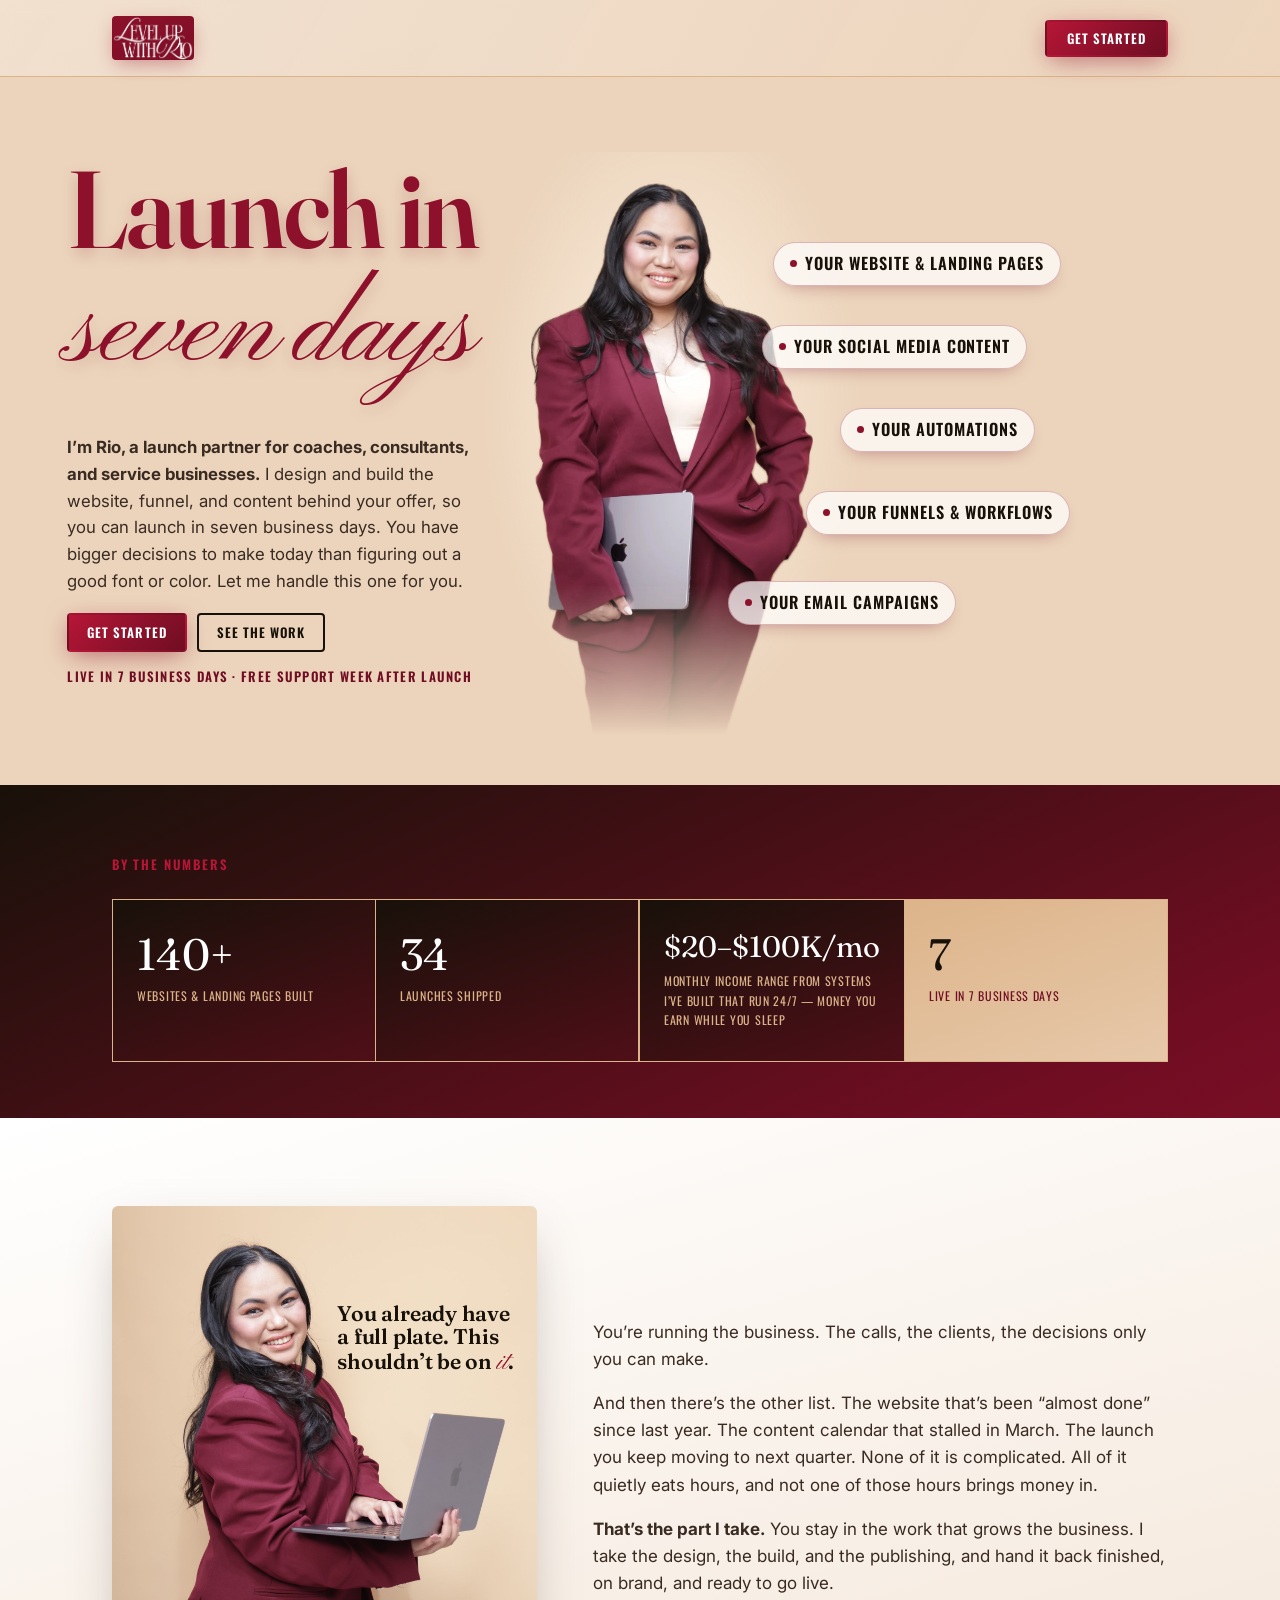
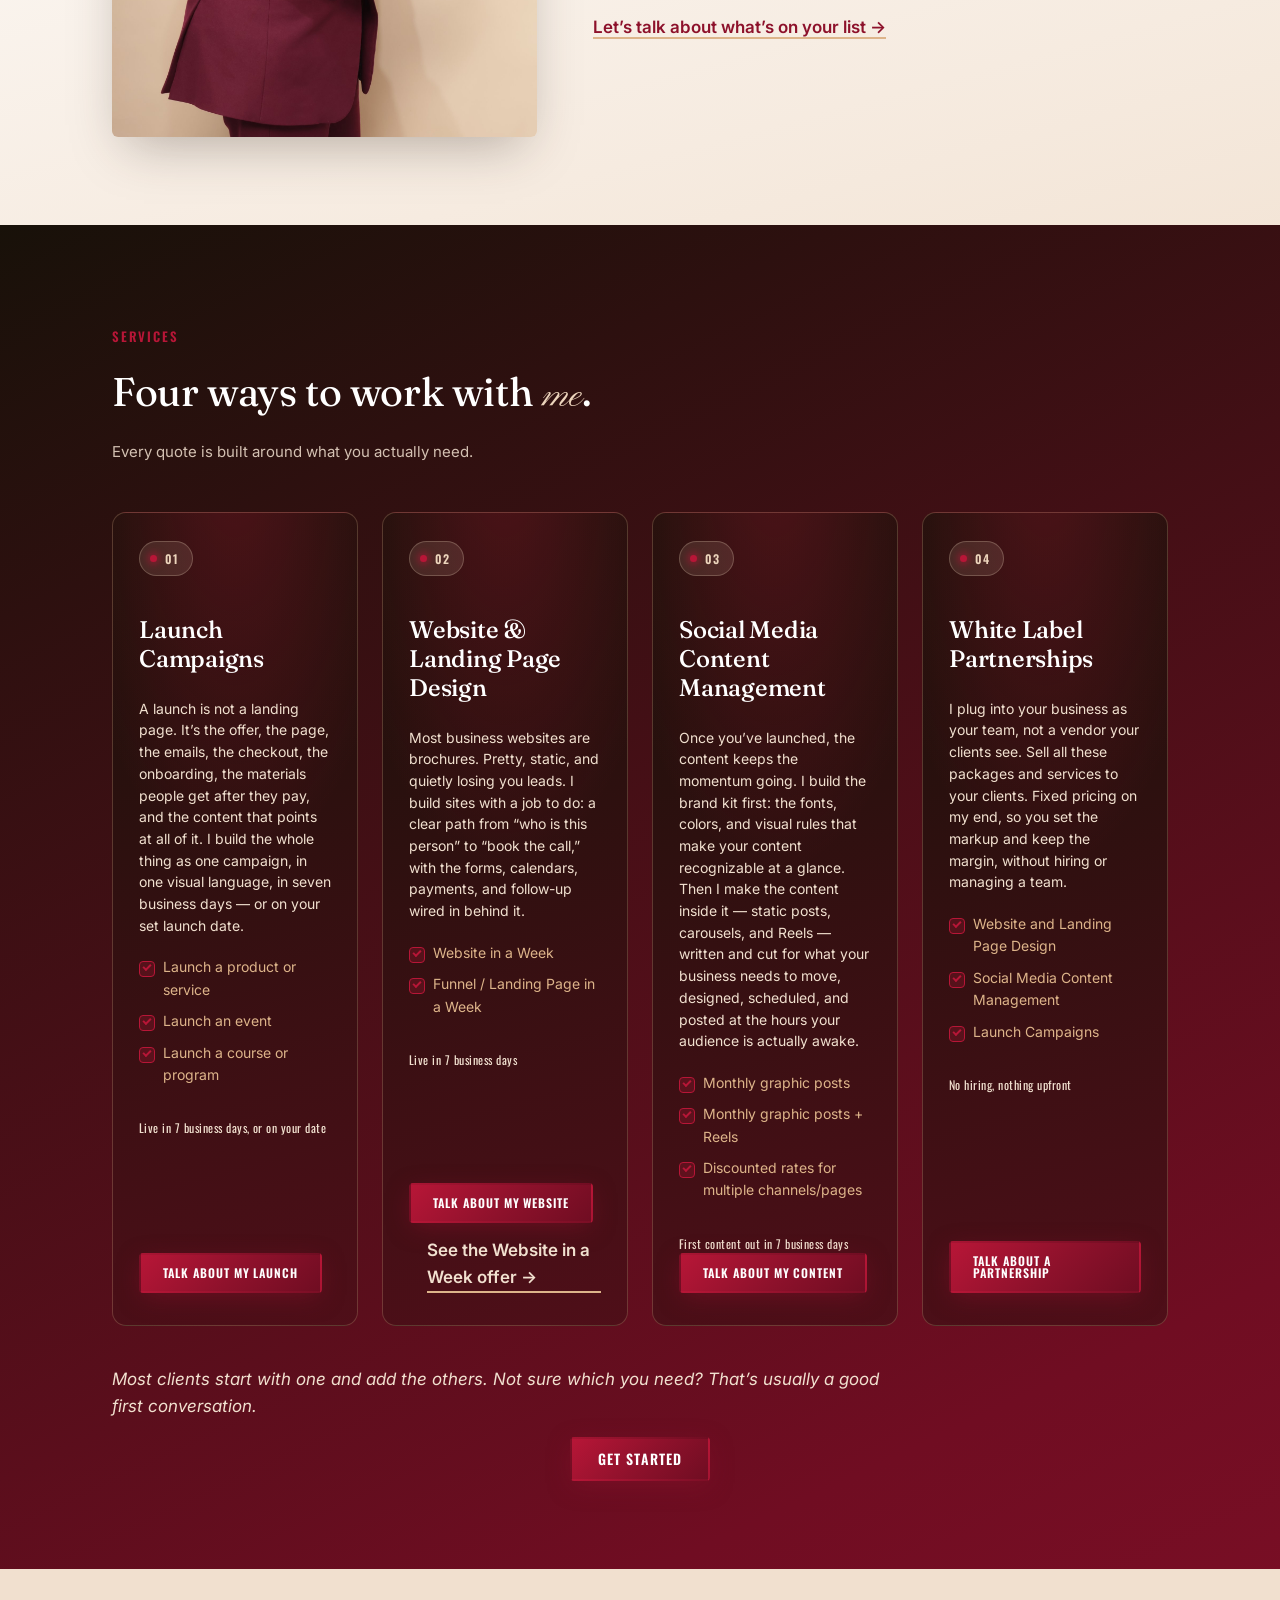
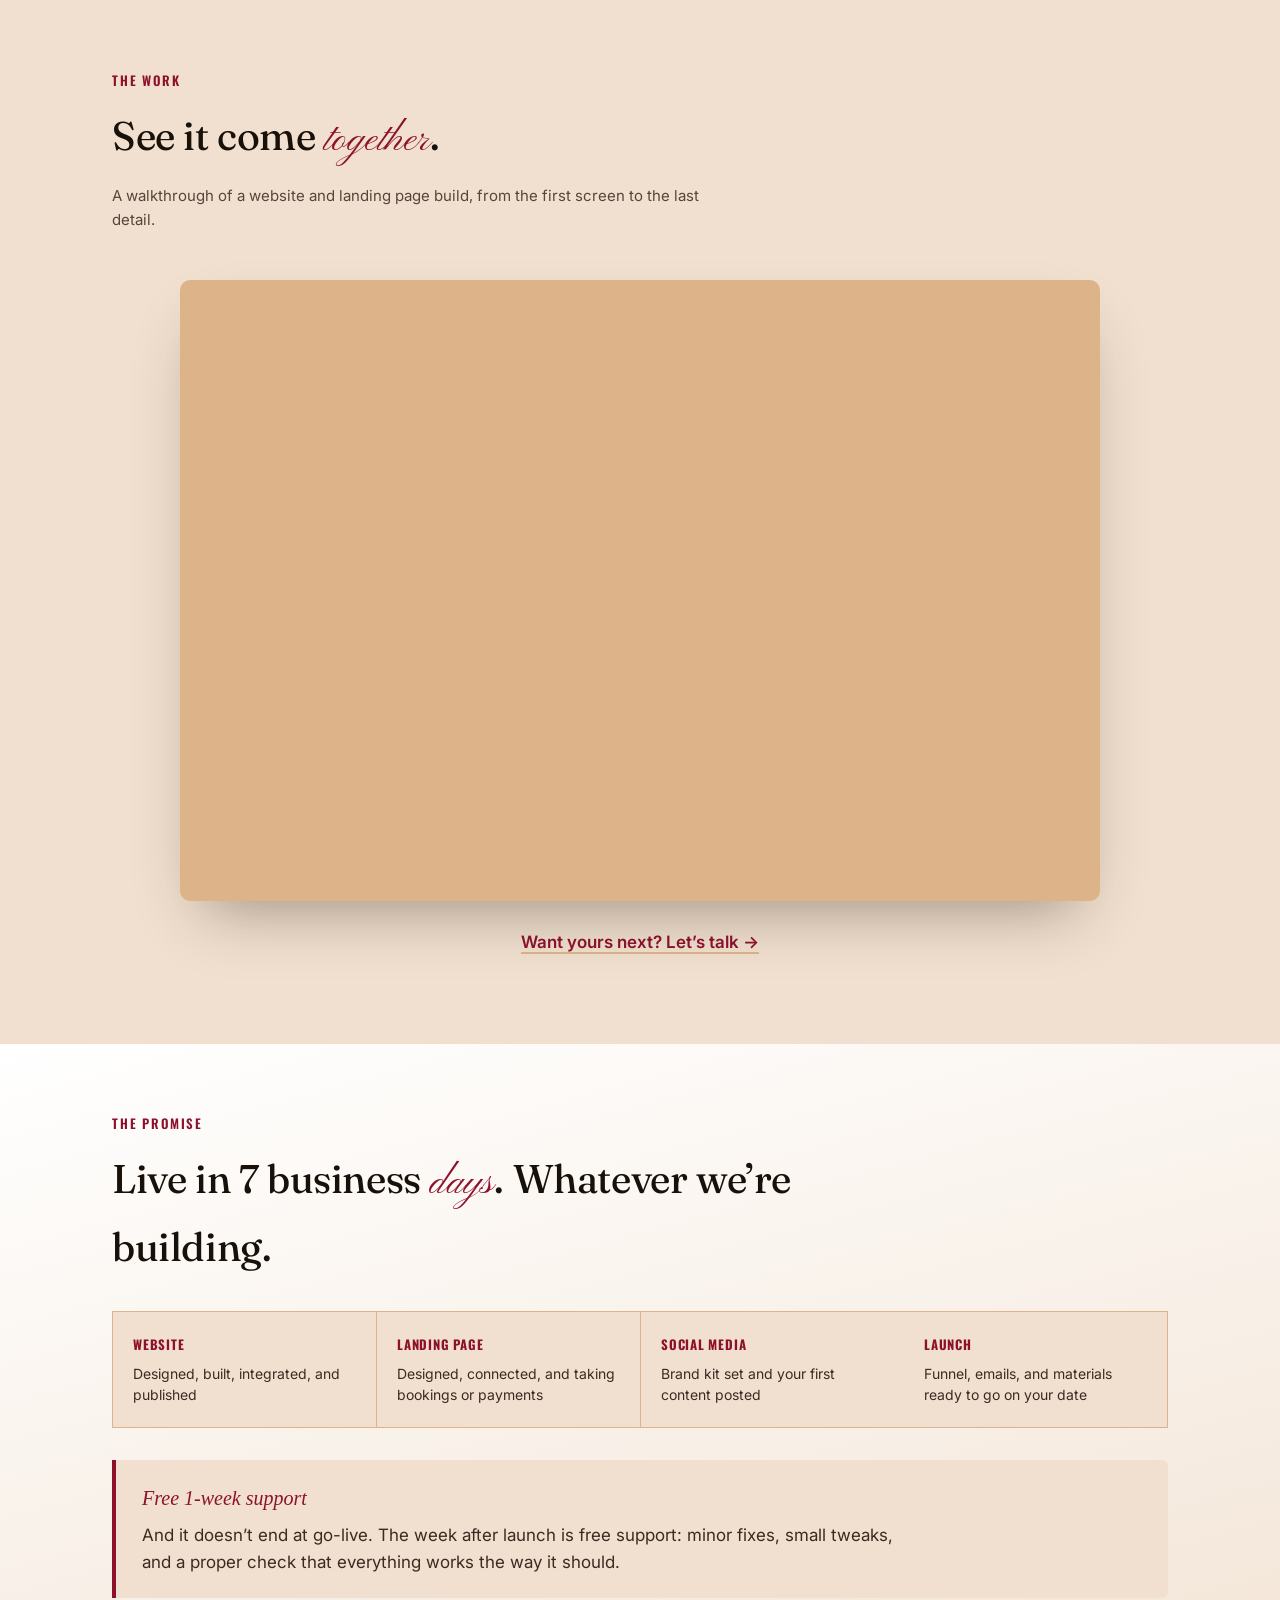
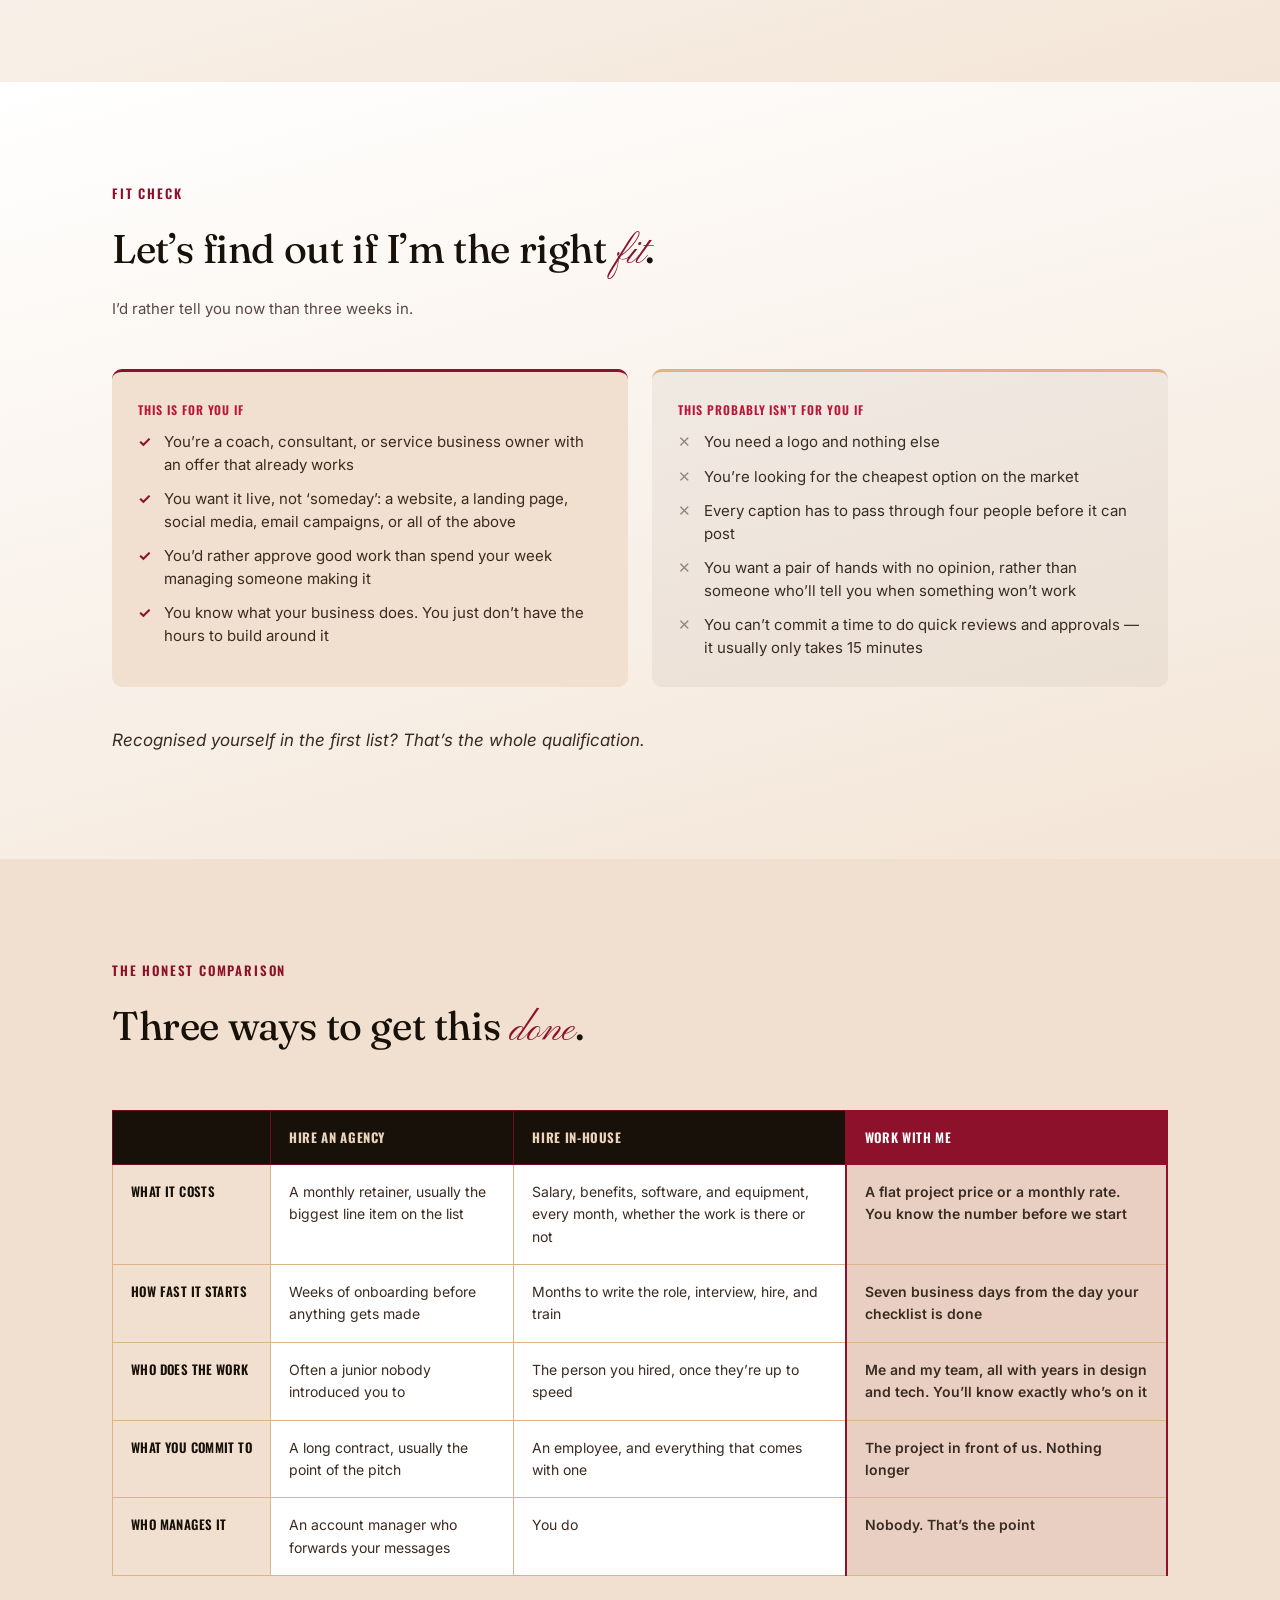
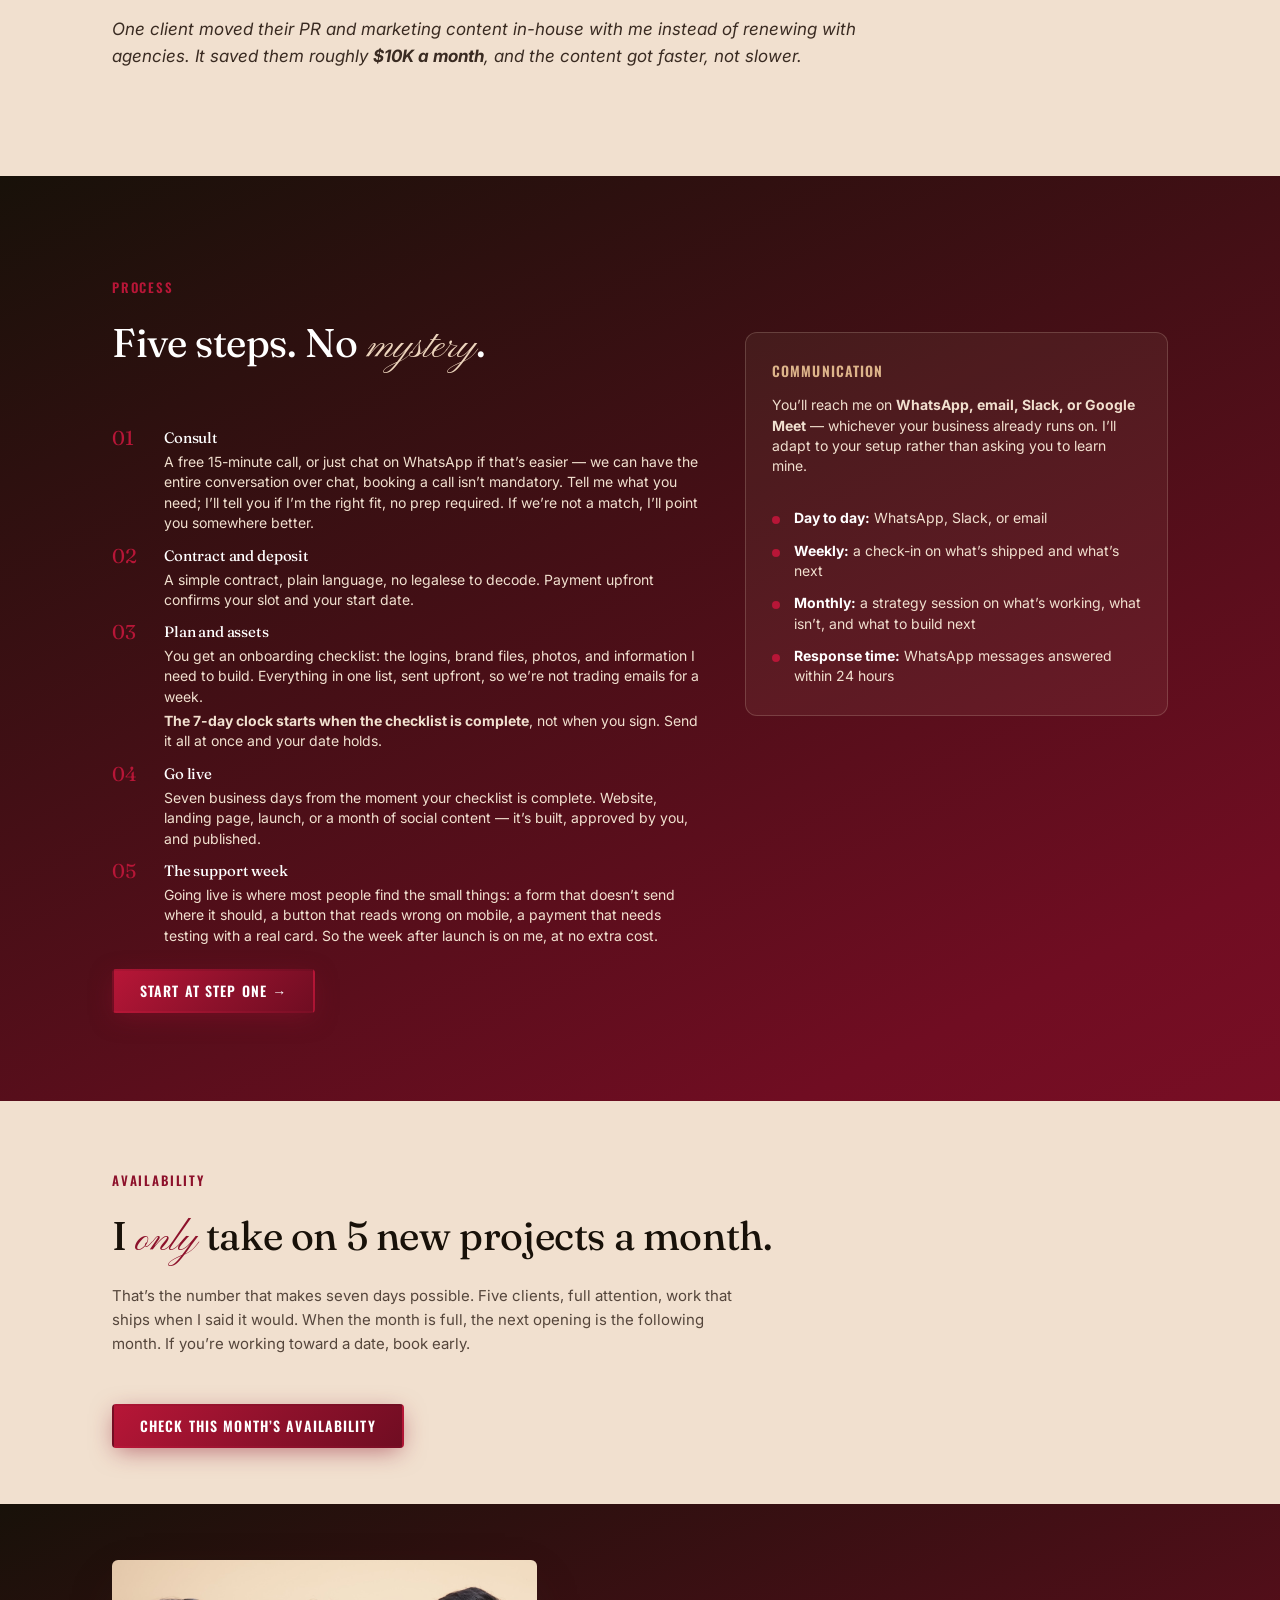
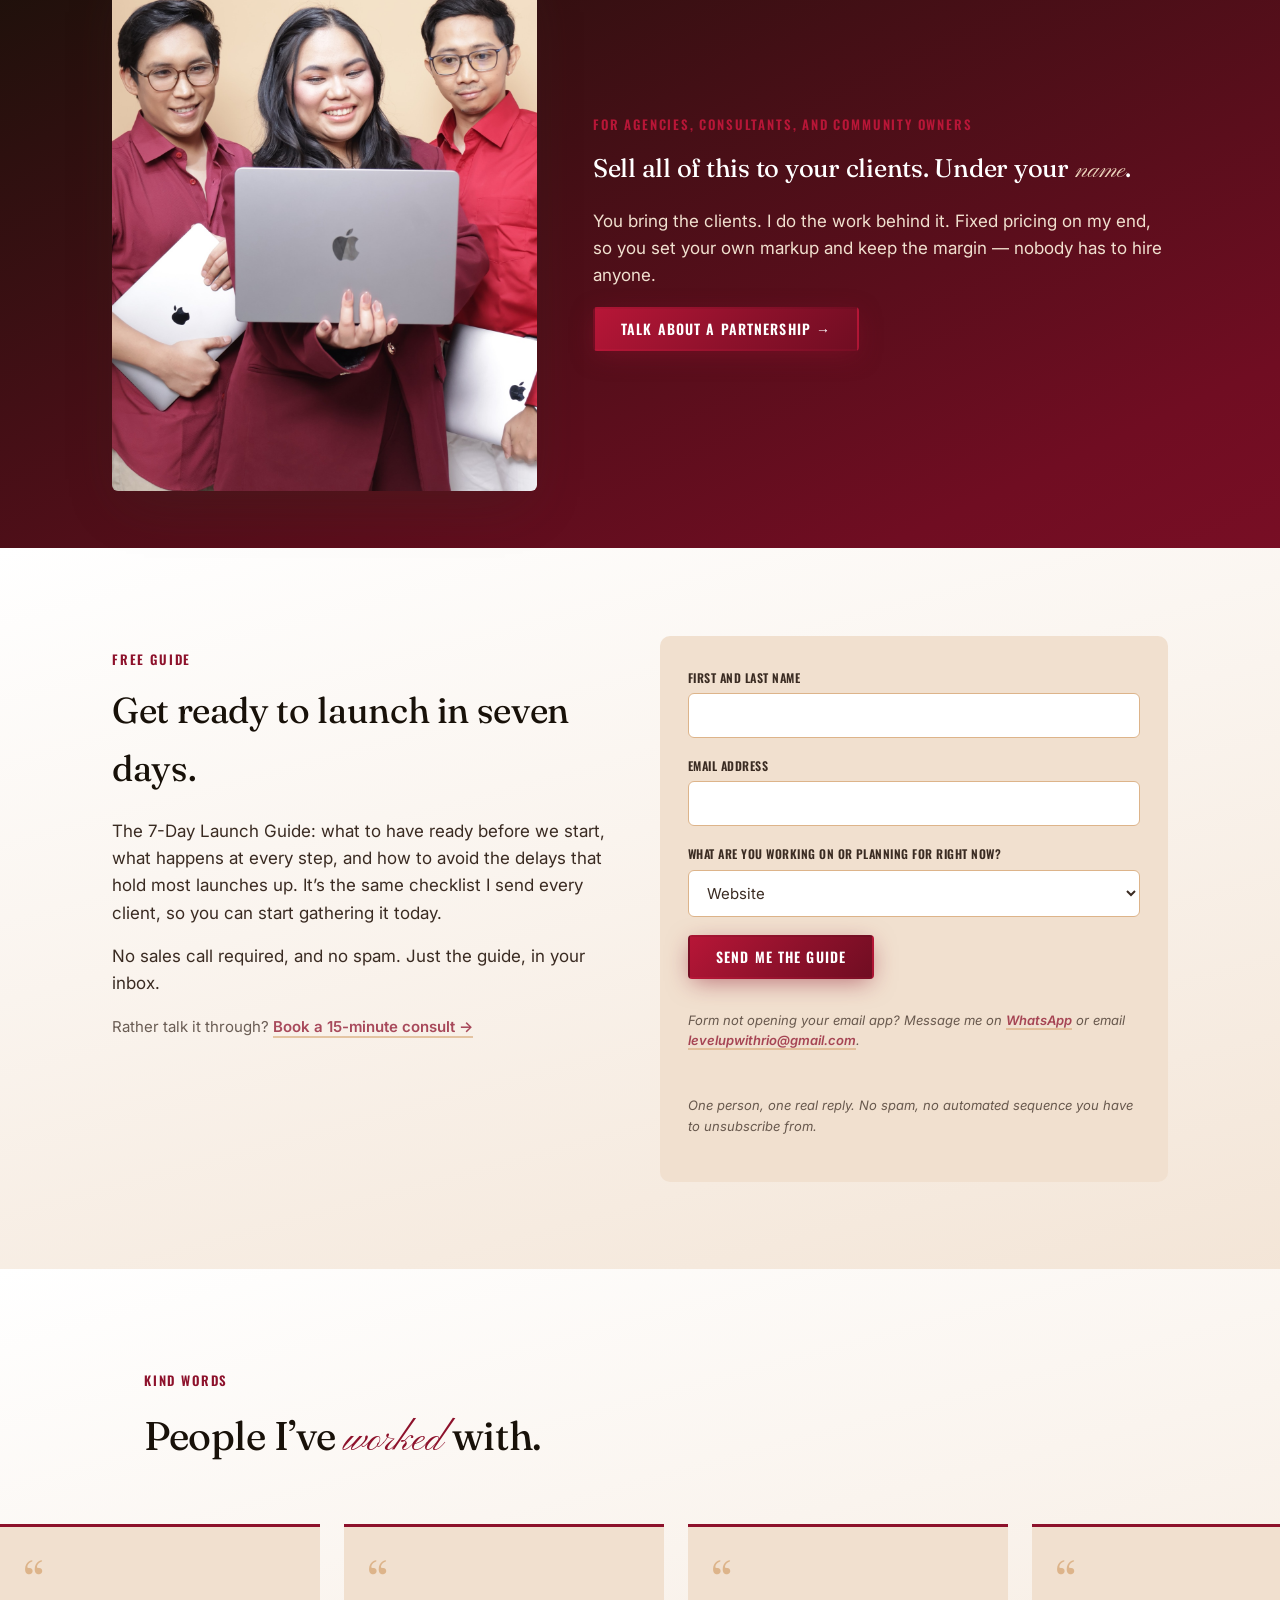
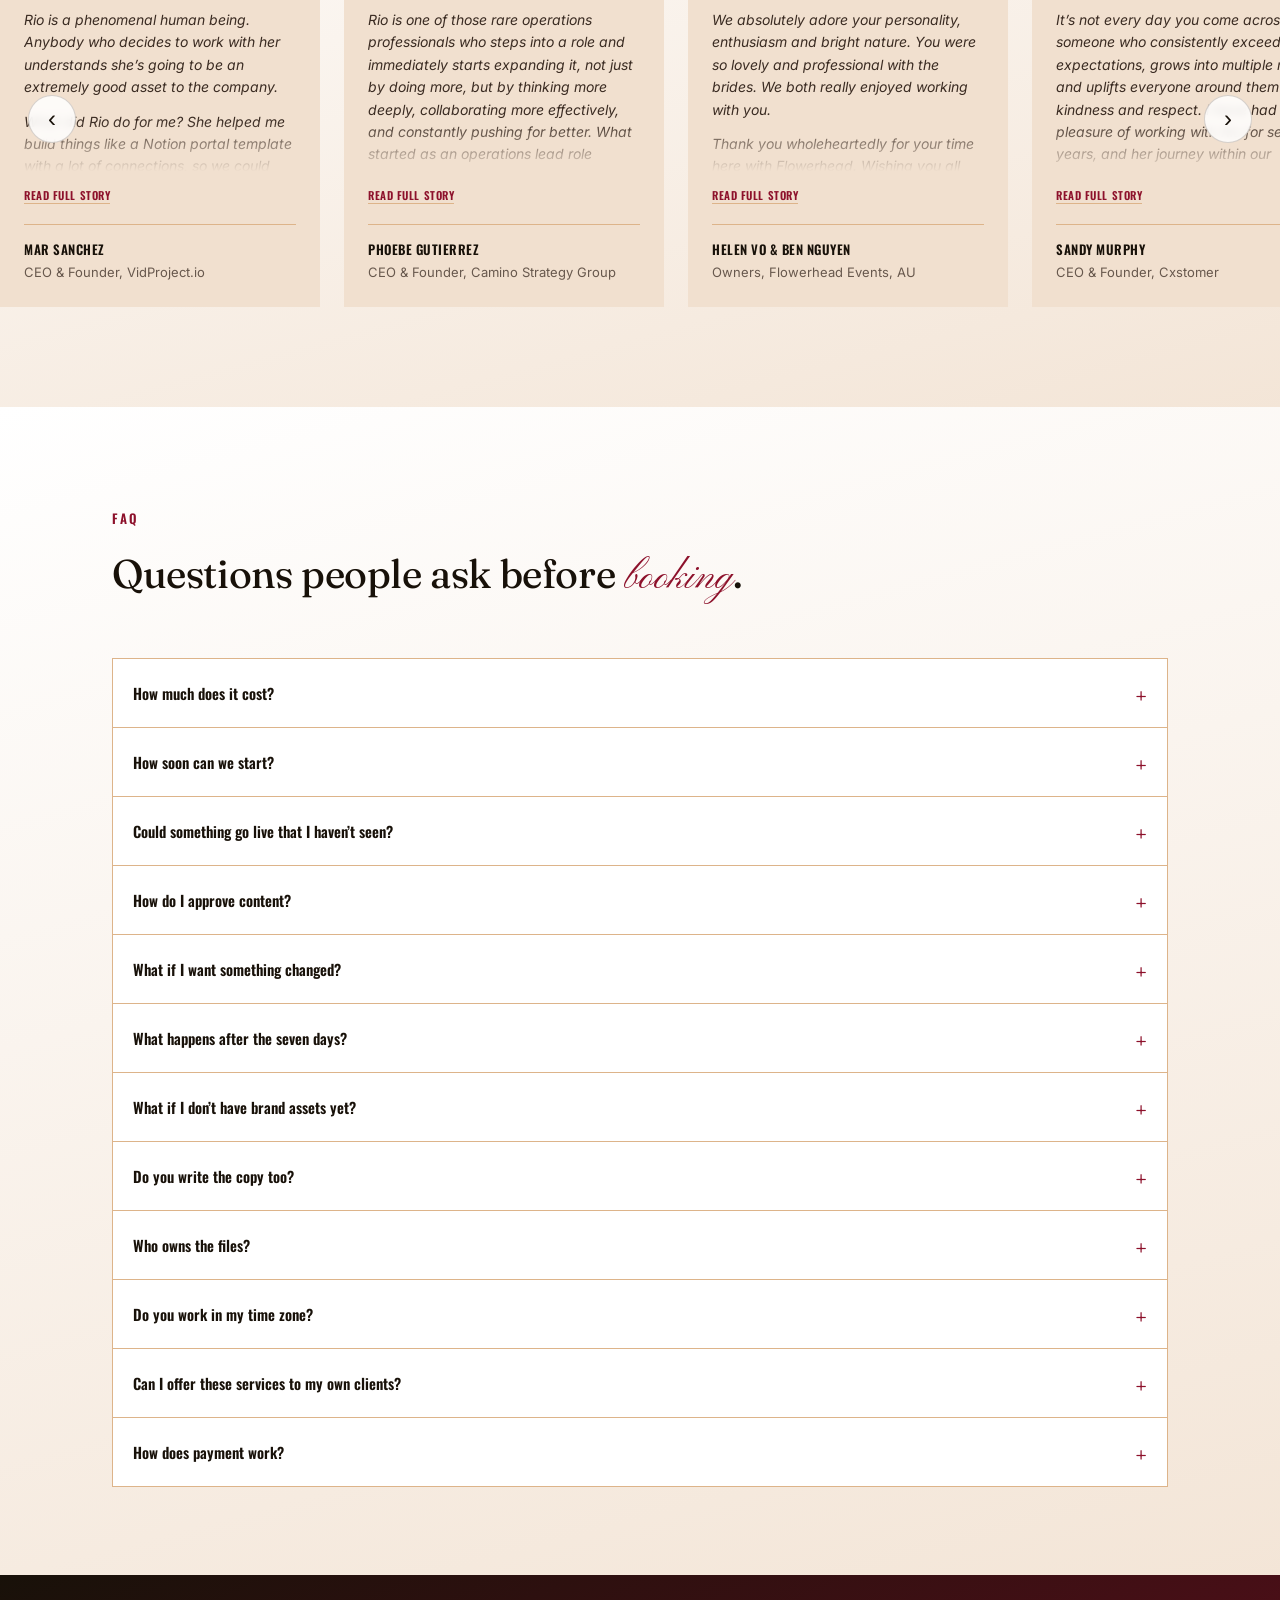
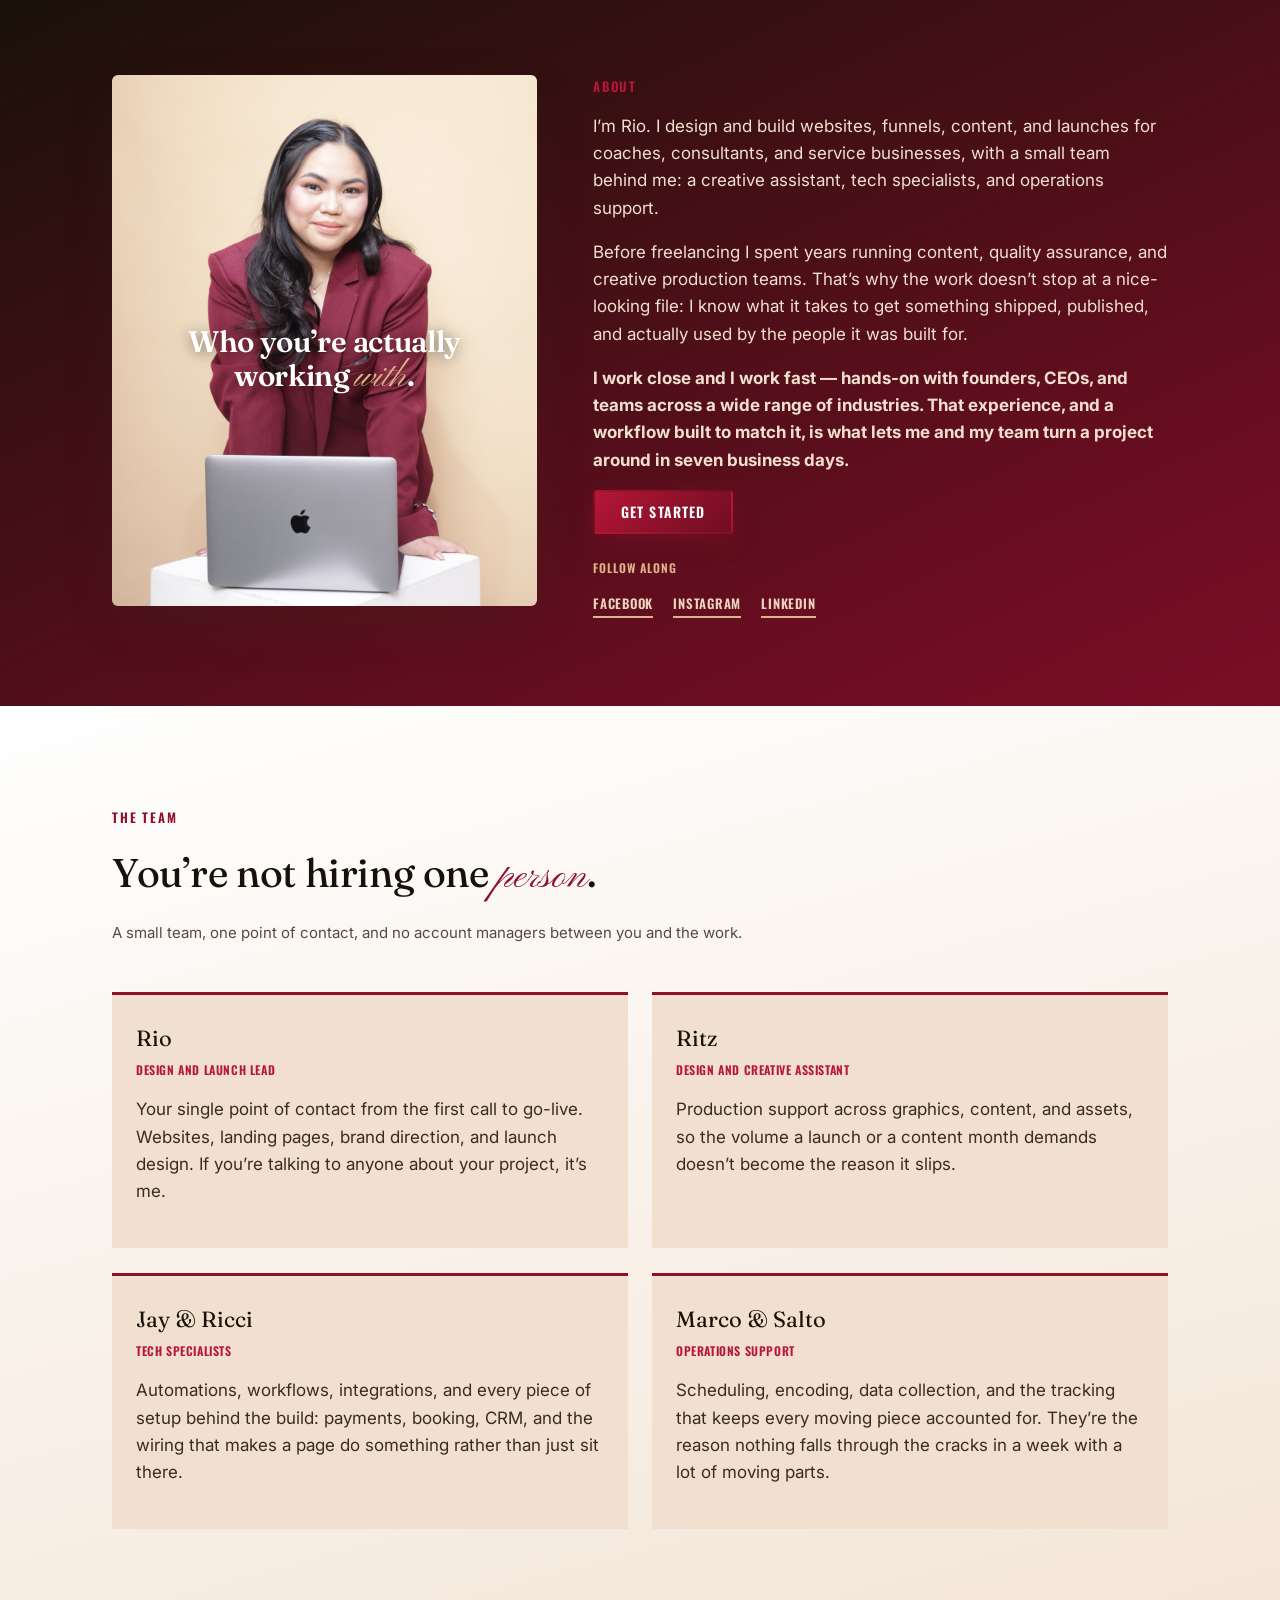
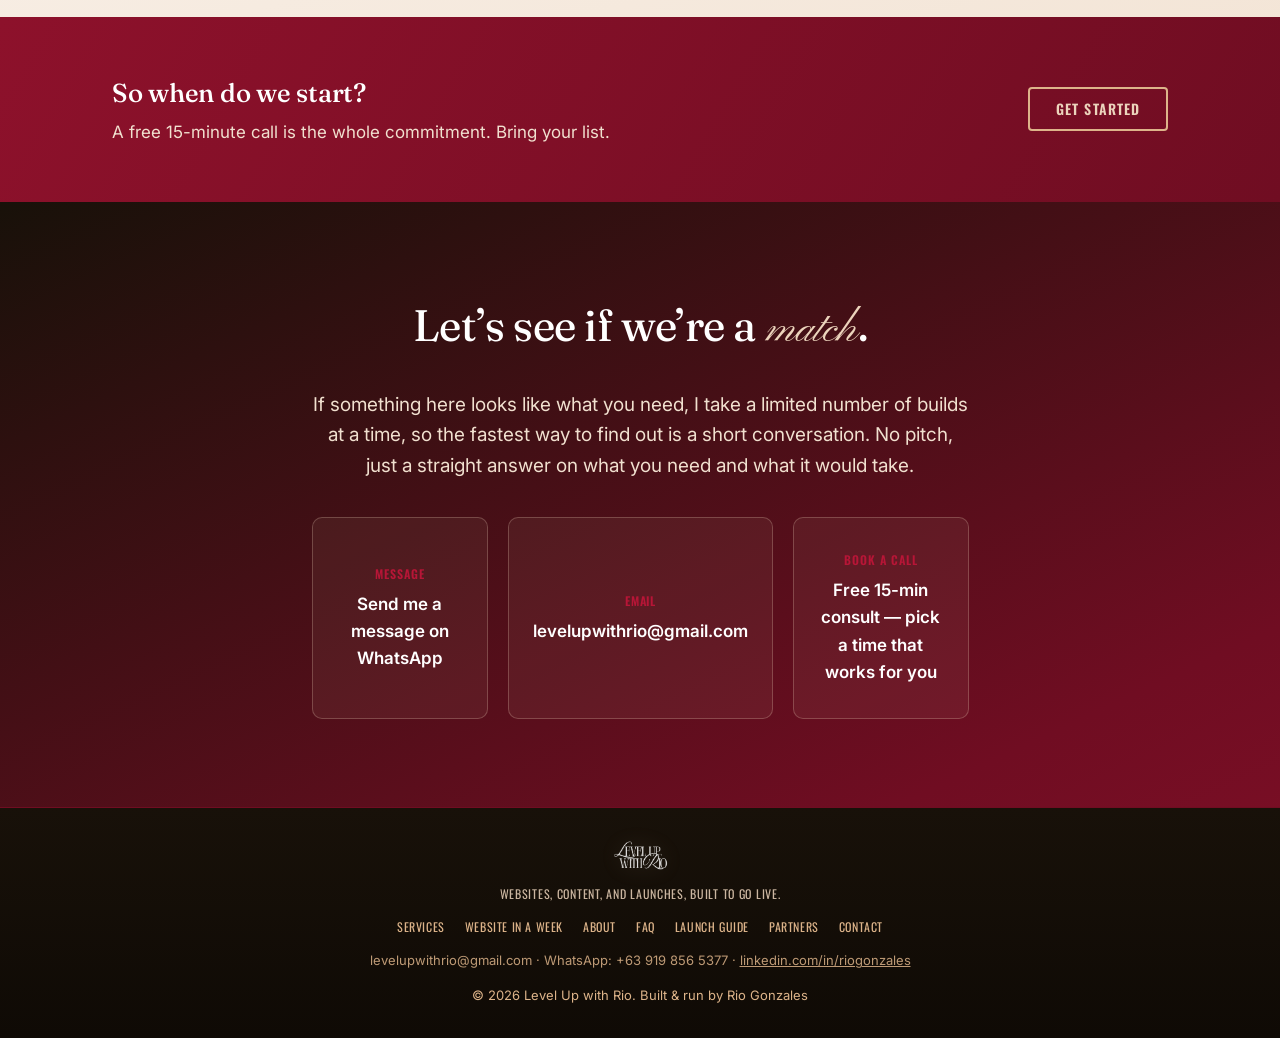
==== commit 4abb42e2: "Sharpen positioning, Get Started buttons, new About photo, link to website page" ====
--- a/index.html
+++ b/index.html
@@ -4,17 +4,17 @@
 <meta charset="UTF-8">
 <meta name="viewport" content="width=device-width, initial-scale=1.0">
 <meta name="ahrefs-site-verification" content="9805195d41ec721fc3036247f90e1dec44cff1a0590593c168c27acf7bde44f2">
-<title>Level Up with Rio &mdash; Creative Design &amp; Launch Partner</title>
-<meta name="description" content="Websites, social content, and launch campaigns, designed and live in 7 days. Book a free 15-minute consult.">
+<title>Level Up with Rio &mdash; Launch Partner for Coaches &amp; Service Businesses</title>
+<meta name="description" content="Launch partner for coaches, consultants, and service businesses. Website, funnel, and content, live in 7 business days. Book a free 15-minute consult.">
 <link rel="canonical" href="https://levelupwithrio.com/">
-<meta property="og:title" content="Level Up with Rio &mdash; Creative Design &amp; Launch Partner">
-<meta property="og:description" content="Websites, social content, and launch campaigns, designed and live in 7 days. Book a free 15-minute consult.">
+<meta property="og:title" content="Level Up with Rio &mdash; Launch Partner for Coaches &amp; Service Businesses">
+<meta property="og:description" content="Launch partner for coaches, consultants, and service businesses. Website, funnel, and content, live in 7 business days. Book a free 15-minute consult.">
 <meta property="og:url" content="https://levelupwithrio.com/">
 <meta property="og:type" content="website">
 <meta property="og:image" content="https://levelupwithrio.com/assets/img/og-share.jpg">
 <meta name="twitter:card" content="summary_large_image">
-<meta name="twitter:title" content="Level Up with Rio &mdash; Creative Design &amp; Launch Partner">
-<meta name="twitter:description" content="Websites, social content, and launch campaigns, designed and live in 7 days. Book a free 15-minute consult.">
+<meta name="twitter:title" content="Level Up with Rio &mdash; Launch Partner for Coaches &amp; Service Businesses">
+<meta name="twitter:description" content="Launch partner for coaches, consultants, and service businesses. Website, funnel, and content, live in 7 business days. Book a free 15-minute consult.">
 <meta name="twitter:image" content="https://levelupwithrio.com/assets/img/og-share.jpg">
 <link rel="preconnect" href="https://fonts.googleapis.com">
 <link rel="preconnect" href="https://fonts.gstatic.com" crossorigin>
@@ -28,11 +28,11 @@
   "@type": "Person",
   "name": "Rio Gonzales",
   "alternateName": "Level Up with Rio",
-  "jobTitle": "Creative Design & Launch Partner",
+  "jobTitle": "Launch Partner for coaches, consultants, and service businesses",
   "url": "https://levelupwithrio.com/",
   "image": "https://levelupwithrio.com/assets/img/rio/hero.jpg",
   "email": "levelupwithrio@gmail.com",
-  "description": "I design and build the things your business actually sells with: websites and funnels, on-brand social content, and full launch campaigns.",
+  "description": "I design and build the website, funnel, and content behind your offer, so coaches, consultants, and service businesses can launch in seven business days.",
   "knowsAbout": ["Website design", "Landing page design", "Sales funnels", "Social media management", "Branding", "Launch campaigns"]
 }
 </script>
@@ -43,7 +43,7 @@
   <div class="wrap">
     <a class="brand-mark" href="#top"><img src="assets/img/logo-burgundy.png" alt="Level Up with Rio" class="logo-img"></a>
     <nav>
-      <a href="https://calendar.app.google/QUxn3aF2yetLoUJ28" target="_blank" rel="noopener" class="header-cta btn btn-primary" style="padding:10px 20px;">Book a free consult</a>
+      <a href="#contact" class="header-cta btn btn-primary" style="padding:10px 20px;">Get Started</a>
     </nav>
   </div>
 </header>
@@ -69,9 +69,9 @@
           <li class="hero-chip hero-chip-email">Your Email Campaigns</li>
         </ul>
         <div class="hero-copy">
-          <p class="lede hero-lede">I design and build the things your business actually sells with: websites and funnels, on-brand social content, and full launch campaigns. <strong>You have bigger decisions to make today than figuring out a good font or color. Let me handle this one for you.</strong></p>
+          <p class="lede hero-lede"><strong>I&rsquo;m Rio, a launch partner for coaches, consultants, and service businesses.</strong> I design and build the website, funnel, and content behind your offer, so you can launch in seven business days. You have bigger decisions to make today than figuring out a good font or color. Let me handle this one for you.</p>
           <div class="hero-ctas">
-            <a href="#contact" class="btn btn-primary">Book a free 15-min consult</a>
+            <a href="#contact" class="btn btn-primary">Get Started</a>
             <a href="#work" class="btn btn-ghost">See the work</a>
           </div>
           <p class="hero-fineprint">Live in 7 business days &middot; free support week after launch</p>
@@ -95,23 +95,13 @@
         </div>
         <div class="stat-cell">
           <div class="stat-num stat-num-range">$20&ndash;$100K/mo</div>
-          <div class="stat-label">Additional income from systems that run 24/7 &mdash; money you earn while you sleep</div>
+          <div class="stat-label">Monthly income range from systems I&rsquo;ve built that run 24/7 &mdash; money you earn while you sleep</div>
         </div>
         <div class="stat-cell stat-cell-accent">
           <div class="stat-num" data-count-to="7" data-suffix="">0</div>
           <div class="stat-label">Live in 7 business days</div>
         </div>
       </div>
-    </div>
-  </section>
-
-  <!-- ============ QUOTE BAND ============ -->
-  <section class="quote-band tight">
-    <div class="wrap">
-      <blockquote class="quote-band-inner">
-        <p>Rio is a phenomenal human being. Anybody who decides to work with her understands she&rsquo;s going to be an extremely good asset to the company.</p>
-        <span class="quote-band-by"><strong>Mar Sanchez</strong> &middot; CEO &amp; Founder, VidProject.io</span>
-      </blockquote>
     </div>
   </section>
 
@@ -143,37 +133,6 @@
       <div class="service-list">
         <div class="service-card">
           <span class="service-pill"><i></i>01</span>
-          <div class="service-card-body">
-            <h3>Website &amp; Landing Page Design</h3>
-            <p class="service-desc">Most business websites are brochures. Pretty, static, and quietly losing you leads. I build sites with a job to do: a clear path from &ldquo;who is this person&rdquo; to &ldquo;book the call,&rdquo; with the forms, calendars, payments, and follow-up wired in behind it.</p>
-            <ul class="service-check">
-              <li>Website in a Week</li>
-              <li>Website in a Week + Systems in a Week</li>
-              <li>Landing Page in a Week</li>
-              <li>Funnel in a Week</li>
-            </ul>
-            <p class="service-price">Live in 7 business days</p>
-            <a href="#contact" class="btn btn-primary service-cta">Talk about my website</a>
-          </div>
-        </div>
-
-        <div class="service-card">
-          <span class="service-pill"><i></i>02</span>
-          <div class="service-card-body">
-            <h3>Social Media Content Management</h3>
-            <p class="service-desc">I build the brand kit first: the fonts, colors, and visual rules that make your content recognizable at a glance. Then I make the content inside it &mdash; static posts, carousels, and Reels &mdash; written and cut for what your business needs to move, designed, scheduled, and posted at the hours your audience is actually awake.</p>
-            <ul class="service-check">
-              <li>Monthly graphic posts</li>
-              <li>Monthly graphic posts + Reels</li>
-              <li>Discounted rates for multiple channels</li>
-            </ul>
-            <p class="service-price">First content out in 7 business days</p>
-            <a href="#contact" class="btn btn-primary service-cta">Talk about my content</a>
-          </div>
-        </div>
-
-        <div class="service-card">
-          <span class="service-pill"><i></i>03</span>
           <div class="service-card-body">
             <h3>Launch Campaigns</h3>
             <p class="service-desc">A launch is not a landing page. It&rsquo;s the offer, the page, the emails, the checkout, the onboarding, the materials people get after they pay, and the content that points at all of it. I build the whole thing as one campaign, in one visual language, in seven business days &mdash; or on your set launch date.</p>
@@ -188,16 +147,44 @@
         </div>
 
         <div class="service-card">
+          <span class="service-pill"><i></i>02</span>
+          <div class="service-card-body">
+            <h3>Website &amp; Landing Page Design</h3>
+            <p class="service-desc">Most business websites are brochures. Pretty, static, and quietly losing you leads. I build sites with a job to do: a clear path from &ldquo;who is this person&rdquo; to &ldquo;book the call,&rdquo; with the forms, calendars, payments, and follow-up wired in behind it.</p>
+            <ul class="service-check">
+              <li>Website in a Week</li>
+              <li>Funnel / Landing Page in a Week</li>
+            </ul>
+            <p class="service-price">Live in 7 business days</p>
+            <a href="#contact" class="btn btn-primary service-cta">Talk about my website</a>
+            <a href="/website/" class="text-link service-link">See the Website in a Week offer &rarr;</a>
+          </div>
+        </div>
+
+        <div class="service-card">
+          <span class="service-pill"><i></i>03</span>
+          <div class="service-card-body">
+            <h3>Social Media Content Management</h3>
+            <p class="service-desc">Once you&rsquo;ve launched, the content keeps the momentum going. I build the brand kit first: the fonts, colors, and visual rules that make your content recognizable at a glance. Then I make the content inside it &mdash; static posts, carousels, and Reels &mdash; written and cut for what your business needs to move, designed, scheduled, and posted at the hours your audience is actually awake.</p>
+            <ul class="service-check">
+              <li>Monthly graphic posts</li>
+              <li>Monthly graphic posts + Reels</li>
+              <li>Discounted rates for multiple channels/pages</li>
+            </ul>
+            <p class="service-price">First content out in 7 business days</p>
+            <a href="#contact" class="btn btn-primary service-cta">Talk about my content</a>
+          </div>
+        </div>
+
+        <div class="service-card">
           <span class="service-pill"><i></i>04</span>
           <div class="service-card-body">
             <h3>White Label Partnerships</h3>
             <p class="service-desc">I plug into your business as your team, not a vendor your clients see. Sell all these packages and services to your clients. Fixed pricing on my end, so you set the markup and keep the margin, without hiring or managing a team.</p>
             <ul class="service-check">
-              <li>Website in a Week</li>
-              <li>Landing Page in a Week</li>
-              <li>Funnel in a Week</li>
+              <li>Website and Landing Page Design</li>
               <li>Social Media Content Management</li>
-              <li>Launch Campaigns (whether it&rsquo;s a product, service, event, course, or program)</li>
+              <li>Launch Campaigns</li>
             </ul>
             <p class="service-price">No hiring, nothing upfront</p>
             <a href="#partners" class="btn btn-primary service-cta">Talk about a partnership</a>
@@ -206,7 +193,7 @@
       </div>
 
       <p class="section-closer" style="color: var(--ivory);">Most clients start with one and add the others. Not sure which you need? That&rsquo;s usually a good first conversation.</p>
-      <div class="center" style="margin-top:8px;"><a href="#contact" class="btn btn-primary">Book a free 15-min consult</a></div>
+      <div class="center" style="margin-top:8px;"><a href="#contact" class="btn btn-primary">Get Started</a></div>
     </div>
   </section>
 
@@ -272,8 +259,8 @@
         <div class="fit-col fit-yes">
           <p class="detail-label">This is for you if</p>
           <ul class="fit-list fit-list-yes">
-            <li>You&rsquo;re a small or mid-sized business, an entrepreneur, a solopreneur, or a creative with an offer that already works</li>
-            <li>You want the thing built and live, not discussed for another quarter</li>
+            <li>You&rsquo;re a coach, consultant, or service business owner with an offer that already works</li>
+            <li>You want it live, not &lsquo;someday&rsquo;: a website, a landing page, social media, email campaigns, or all of the above</li>
             <li>You&rsquo;d rather approve good work than spend your week managing someone making it</li>
             <li>You know what your business does. You just don&rsquo;t have the hours to build around it</li>
           </ul>
@@ -585,7 +572,7 @@
         <details class="faq-item">
           <summary>How much does it cost?</summary>
           <div class="faq-answer">
-            <p>It depends on what you need. Every project is customized to your requirements, so I quote it after a short conversation, and you&rsquo;ll know the exact number before we start. Projects start at $499+, with the price rising to match the scope. <a href="#contact" class="text-link">Tell me what you&rsquo;re building</a> and I&rsquo;ll send you a clear quote, along with my pricing guide if you&rsquo;d like to see the packages.</p>
+            <p>It depends on what you need. Every project is customized to your requirements, so I quote it after a short conversation, and you&rsquo;ll know the exact number before we start. Websites and launches start at $999, and social media content starts at $499 a month, with the price rising to match the scope. <a href="#contact" class="text-link">Tell me what you&rsquo;re building</a> and I&rsquo;ll send you a clear quote, along with my pricing guide if you&rsquo;d like to see the packages.</p>
           </div>
         </details>
         <details class="faq-item">
@@ -656,16 +643,16 @@
   <!-- ============ ABOUT ============ -->
   <section class="section-espresso">
     <div class="wrap intro-grid intro-grid-photo">
-      <div class="intro-photo">
-        <img src="assets/img/rio/standing.jpg" alt="Rio Gonzales">
+      <div class="intro-photo intro-photo-quote">
+        <img src="assets/img/rio/working-with.jpg" alt="Rio Gonzales leaning on her laptop">
+        <h2 class="photo-quote photo-quote-center">Who you&rsquo;re actually working <span class="script">with</span>.</h2>
       </div>
       <div class="intro">
         <p class="eyebrow" style="color: var(--ruby);">About</p>
-        <h2 style="margin-top:10px;">Who you&rsquo;re actually working <span class="script script-light">with</span>.</h2>
-        <p>I&rsquo;m Rio. I design and build websites, content, and launches for small and medium-sized businesses, with a small team behind me: a creative assistant, tech specialists, and operations support.</p>
+        <p>I&rsquo;m Rio. I design and build websites, funnels, content, and launches for coaches, consultants, and service businesses, with a small team behind me: a creative assistant, tech specialists, and operations support.</p>
         <p>Before freelancing I spent years running content, quality assurance, and creative production teams. That&rsquo;s why the work doesn&rsquo;t stop at a nice-looking file: I know what it takes to get something shipped, published, and actually used by the people it was built for.</p>
         <p><strong>I work close and I work fast &mdash; hands-on with founders, CEOs, and teams across a wide range of industries. That experience, and a workflow built to match it, is what lets me and my team turn a project around in seven business days.</strong></p>
-        <a href="#contact" class="btn btn-primary">Book a free 15-min consult</a>
+        <a href="#contact" class="btn btn-primary">Get Started</a>
         <p class="detail-label" style="color:var(--sand); margin-top:24px;">Follow along</p>
         <div class="social-links">
           <a href="https://www.facebook.com/share/17yaBkFxVW/?mibextid=wwXIfr" target="_blank" rel="noopener">Facebook</a>
@@ -718,7 +705,7 @@
         <h3>So when do we start?</h3>
         <p>A free 15-minute call is the whole commitment. Bring your list.</p>
       </div>
-      <a href="#contact" class="btn btn-ghost-light">Book your free consult</a>
+      <a href="#contact" class="btn btn-ghost-light">Get Started</a>
     </div>
   </section>
 
@@ -753,6 +740,7 @@
     <p class="footer-tagline">Websites, content, and launches, built to go live.</p>
     <nav class="footer-nav">
       <a href="#services">Services</a>
+      <a href="/website/">Website in a Week</a>
       <a href="#about">About</a>
       <a href="#faq">FAQ</a>
       <a href="#guide">Launch guide</a>
@@ -836,7 +824,7 @@
   // Scroll reveal: fade + rise for text, cards, and other elements site-wide
   (function () {
     var selectors = [
-      '.quote-band-inner', '.work-frame',
+      '.work-frame',
       '.section-head',
       '.intro-grid > div > p', '.intro-grid > div > a.text-link', '.intro-grid > div > a.btn',
       '.intro-photo', '.photo-placeholder',
--- a/styles.css
+++ b/styles.css
@@ -1535,38 +1535,6 @@
 .hero-chip { animation: none; }
 }
 
-/* ---------- quote band ---------- */
-
-.quote-band {
-  background: var(--ivory);
-  text-align: center;
-}
-
-.quote-band-inner {
-  max-width: 760px;
-  margin: 0 auto;
-}
-
-.quote-band-inner p {
-  max-width: none;
-  margin: 0;
-  font-family: var(--font-display);
-  font-style: italic;
-  font-size: clamp(20px, 2.6vw, 28px);
-  line-height: 1.4;
-  color: var(--espresso);
-}
-
-.quote-band-by {
-  display: block;
-  margin-top: 16px;
-  font-family: var(--font-sub);
-  font-size: 13px;
-  letter-spacing: 0.1em;
-  text-transform: uppercase;
-  color: var(--deep-wine);
-}
-
 /* ---------- see the work ---------- */
 
 .work-section .section-head { max-width: 760px; }
@@ -1721,3 +1689,125 @@
   font-size: 1.2em;
   color: var(--burgundy);
 }
+
+.photo-quote-center {
+  top: 54%;
+  left: 50%;
+  width: 78%;
+  transform: translate(-50%, -50%);
+  text-align: center;
+  color: var(--ivory);
+  font-size: clamp(16px, 7cqw, 38px);
+  text-shadow: 0 2px 14px rgba(24, 17, 9, 0.55);
+}
+
+.photo-quote-center .script {
+  color: var(--sand);
+}
+
+/* ---------- /website page ---------- */
+
+.wk-hero {
+  padding: 40px 0 56px;
+  background: var(--cream);
+}
+
+.wk-hero-grid {
+  display: grid;
+  gap: 32px;
+  align-items: center;
+}
+
+.wk-hero-copy h1 {
+  font-size: clamp(34px, 5.4vw, 60px);
+  line-height: 1.08;
+  letter-spacing: -0.015em;
+  margin: 12px 0 0;
+  color: var(--burgundy);
+}
+
+.wk-hero-copy h1 .script { font-size: 1.12em; }
+
+.wk-hero-copy .lede { margin: 22px 0 28px; max-width: 520px; }
+
+.wk-ctas { justify-content: flex-start; }
+
+.wk-fineprint { margin: 18px 0 0; text-align: left; }
+
+.wk-photo {
+  position: relative;
+  max-width: 440px;
+  margin: 0 auto;
+}
+
+.wk-photo::before {
+  content: "";
+  position: absolute;
+  left: 8%;
+  top: 6%;
+  width: 84%;
+  height: 90%;
+  background: radial-gradient(ellipse 50% 52% at 50% 42%, rgba(255, 245, 230, 0.9), rgba(255, 245, 230, 0) 100%);
+}
+
+.wk-photo img {
+  position: relative;
+  width: 100%;
+  height: auto;
+  -webkit-mask-image: linear-gradient(to bottom, #000 76%, transparent 99%);
+  mask-image: linear-gradient(to bottom, #000 76%, transparent 99%);
+}
+
+@media (min-width: 900px) {
+  .wk-hero { padding: 56px 0 64px; }
+  .wk-hero-grid { grid-template-columns: 1.15fr 0.85fr; gap: 48px; }
+}
+
+.pain-grid {
+  display: grid;
+  gap: 18px;
+  margin-top: 8px;
+}
+
+.pain-card {
+  background: var(--ivory);
+  border: 1px solid var(--sand);
+  border-radius: 8px;
+  padding: 26px 24px;
+}
+
+.pain-card h3 {
+  margin: 0 0 8px;
+  font-size: 20px;
+  color: var(--espresso);
+}
+
+.pain-card p { margin: 0; font-size: 15.5px; }
+
+@media (min-width: 820px) {
+  .pain-grid { grid-template-columns: repeat(3, 1fr); }
+}
+
+.included-layout {
+  display: grid;
+  gap: 32px;
+  align-items: start;
+  margin-top: 8px;
+}
+
+.included-layout .service-check { margin-top: 0; }
+
+.callout-card {
+  background: rgba(255, 255, 255, 0.06);
+  border: 1px solid rgba(221, 180, 138, 0.35);
+  border-radius: 8px;
+  padding: 28px 26px;
+}
+
+.callout-card p { margin: 0 0 14px; }
+
+@media (min-width: 900px) {
+  .included-layout { grid-template-columns: 1.3fr 0.7fr; gap: 56px; }
+}
+
+.service-link { display: inline-block; margin: 14px 0 0 18px; color: var(--ivory); }
